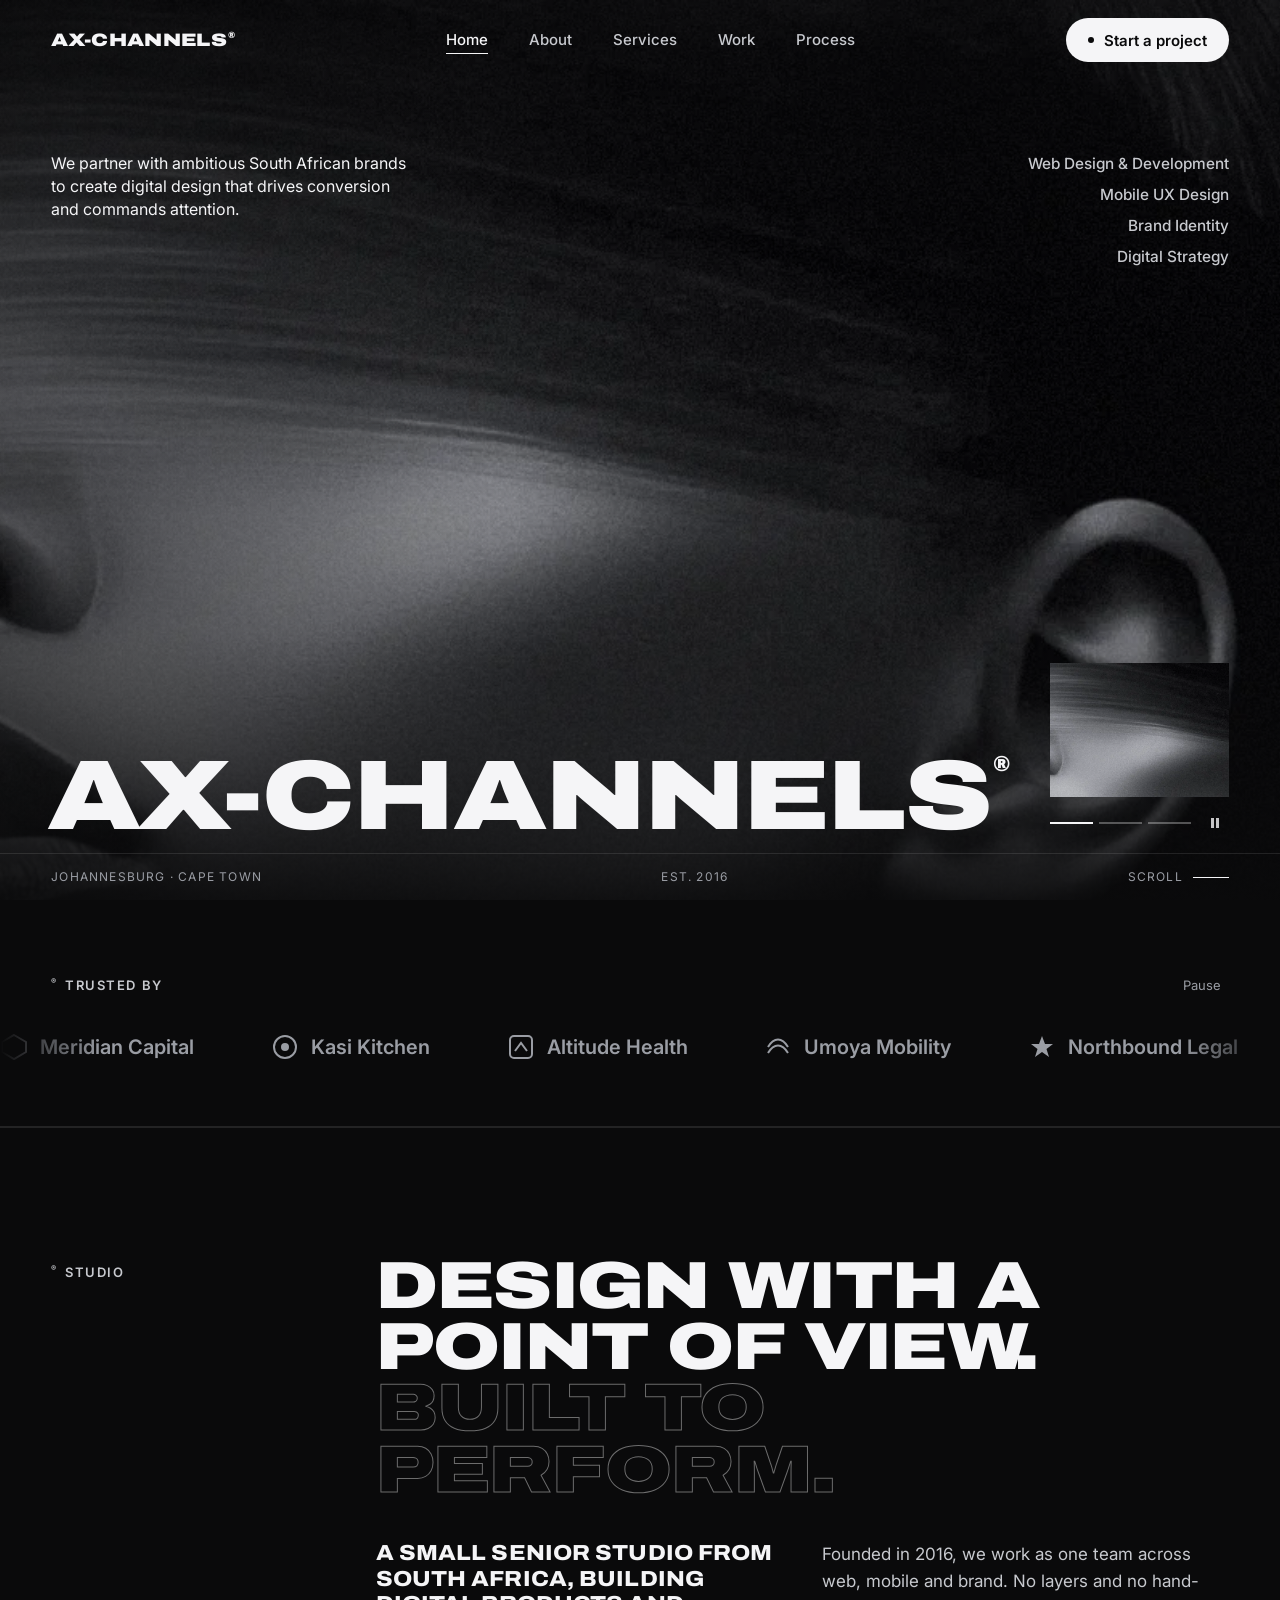
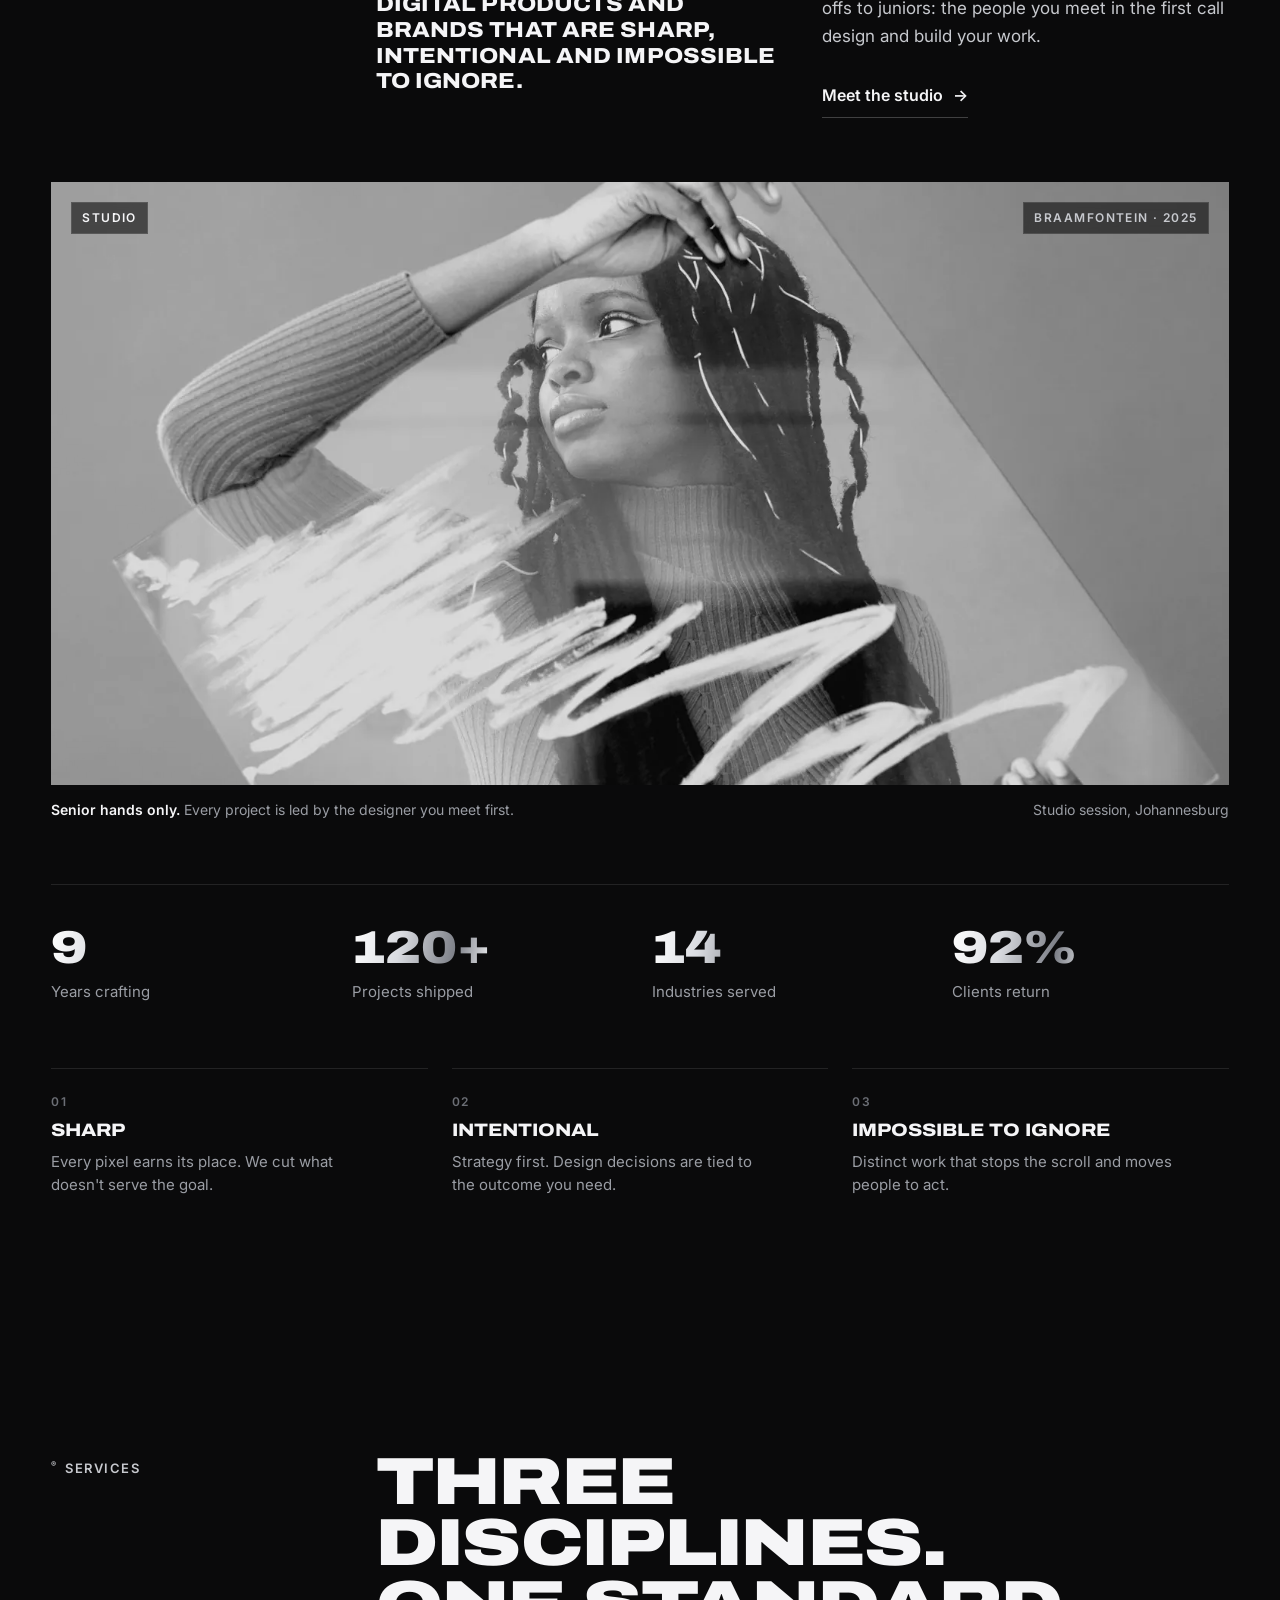
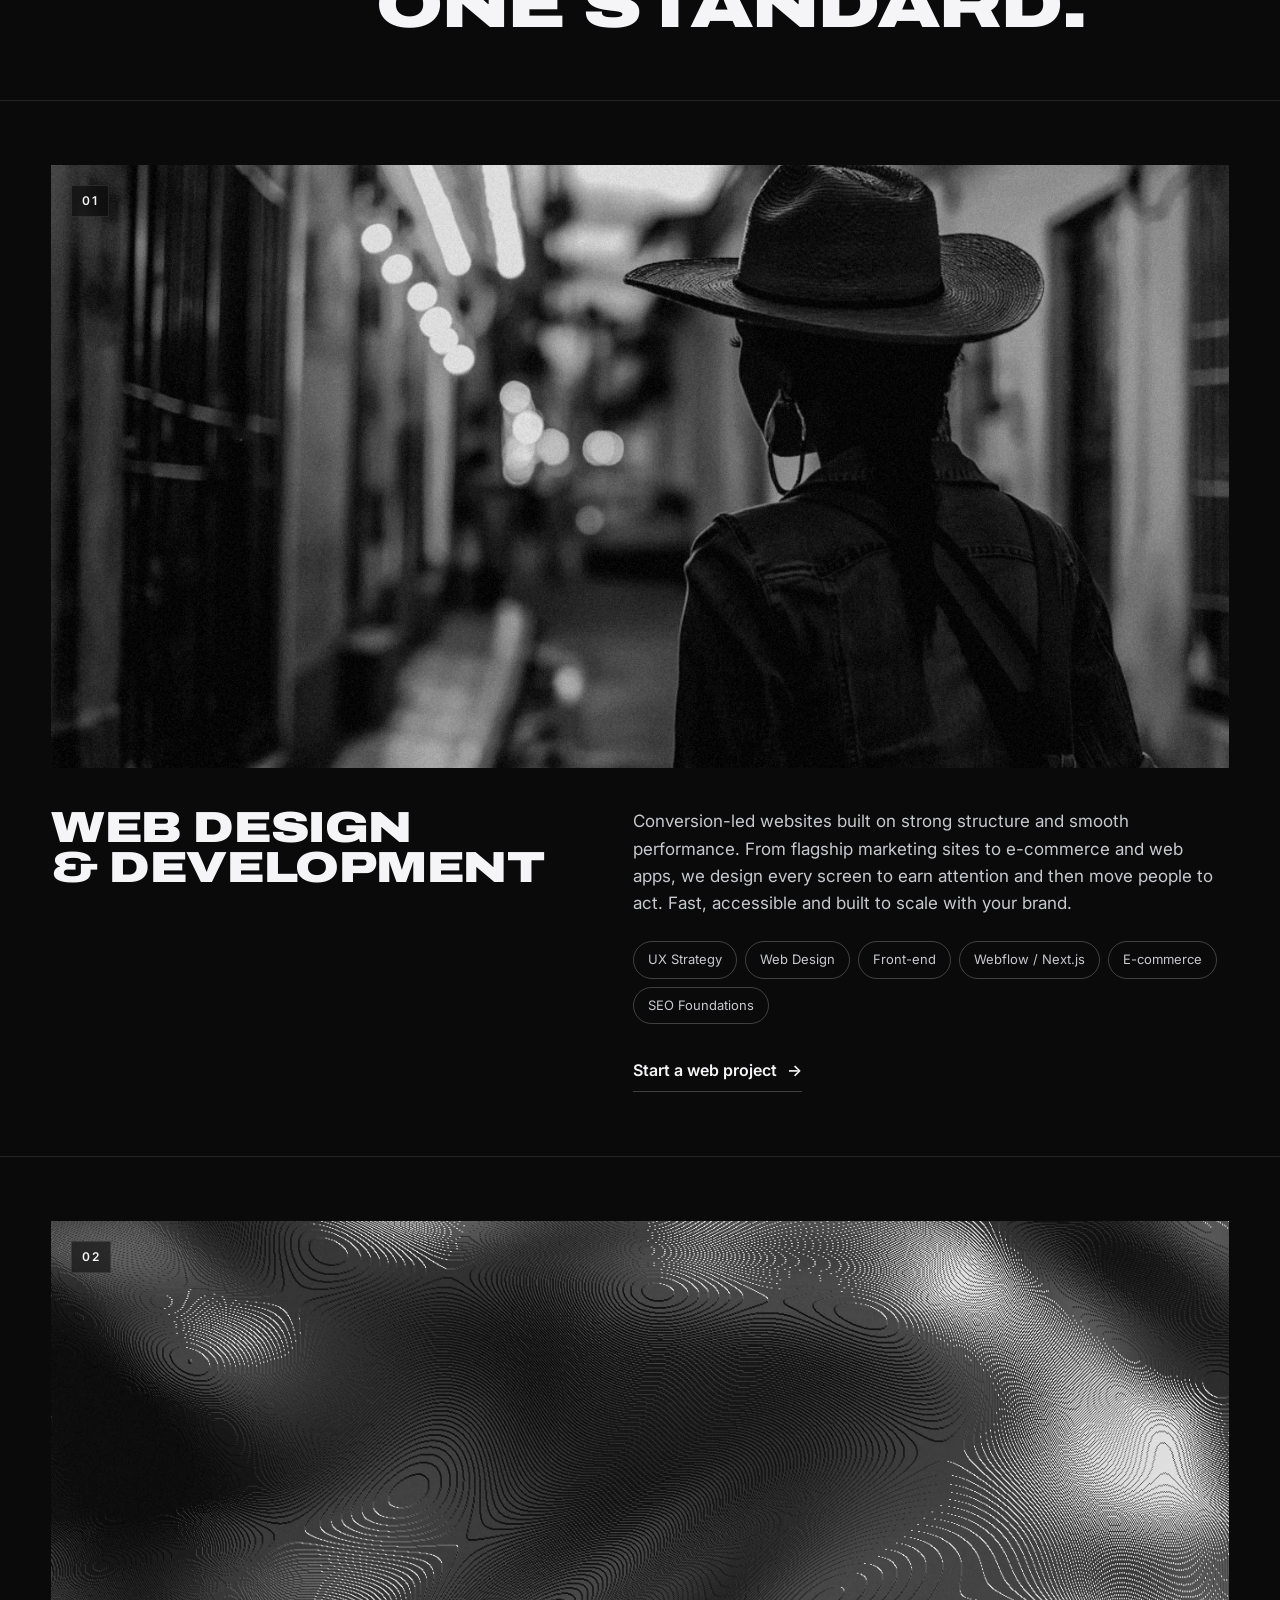
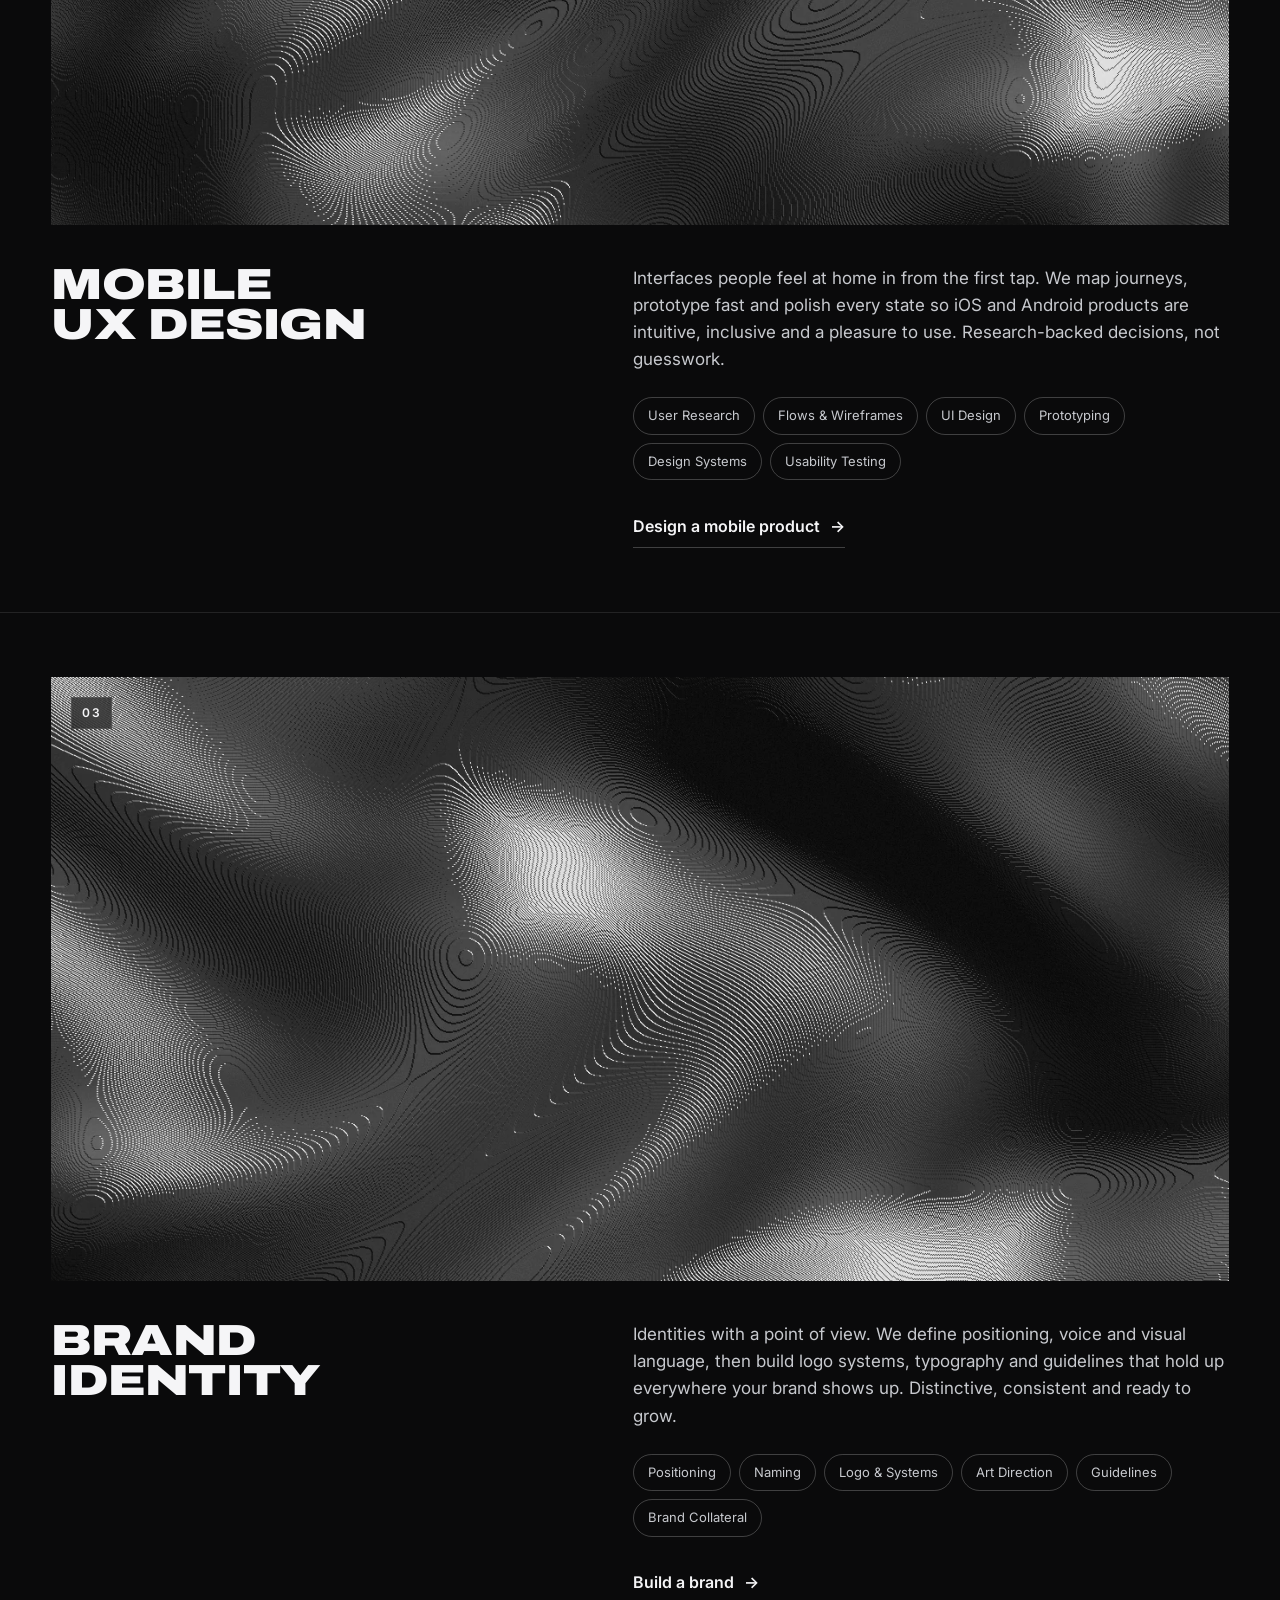
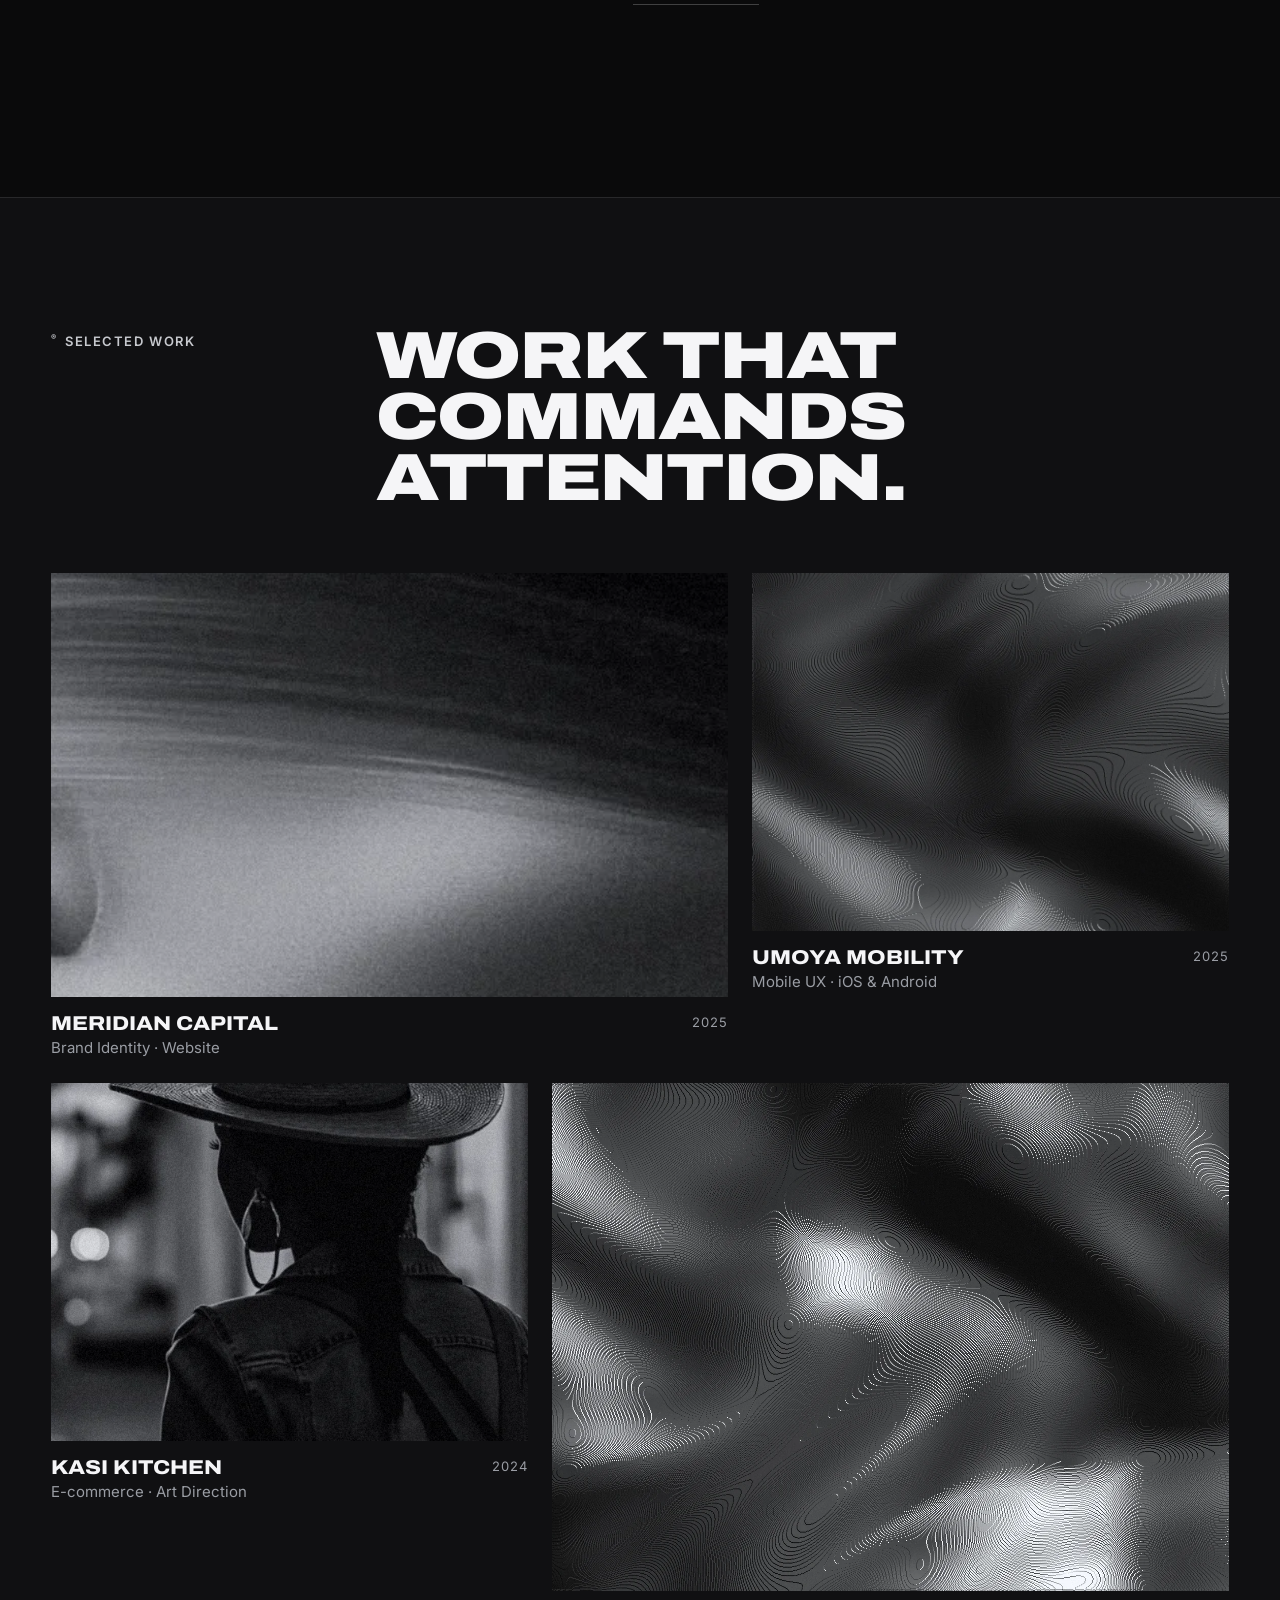
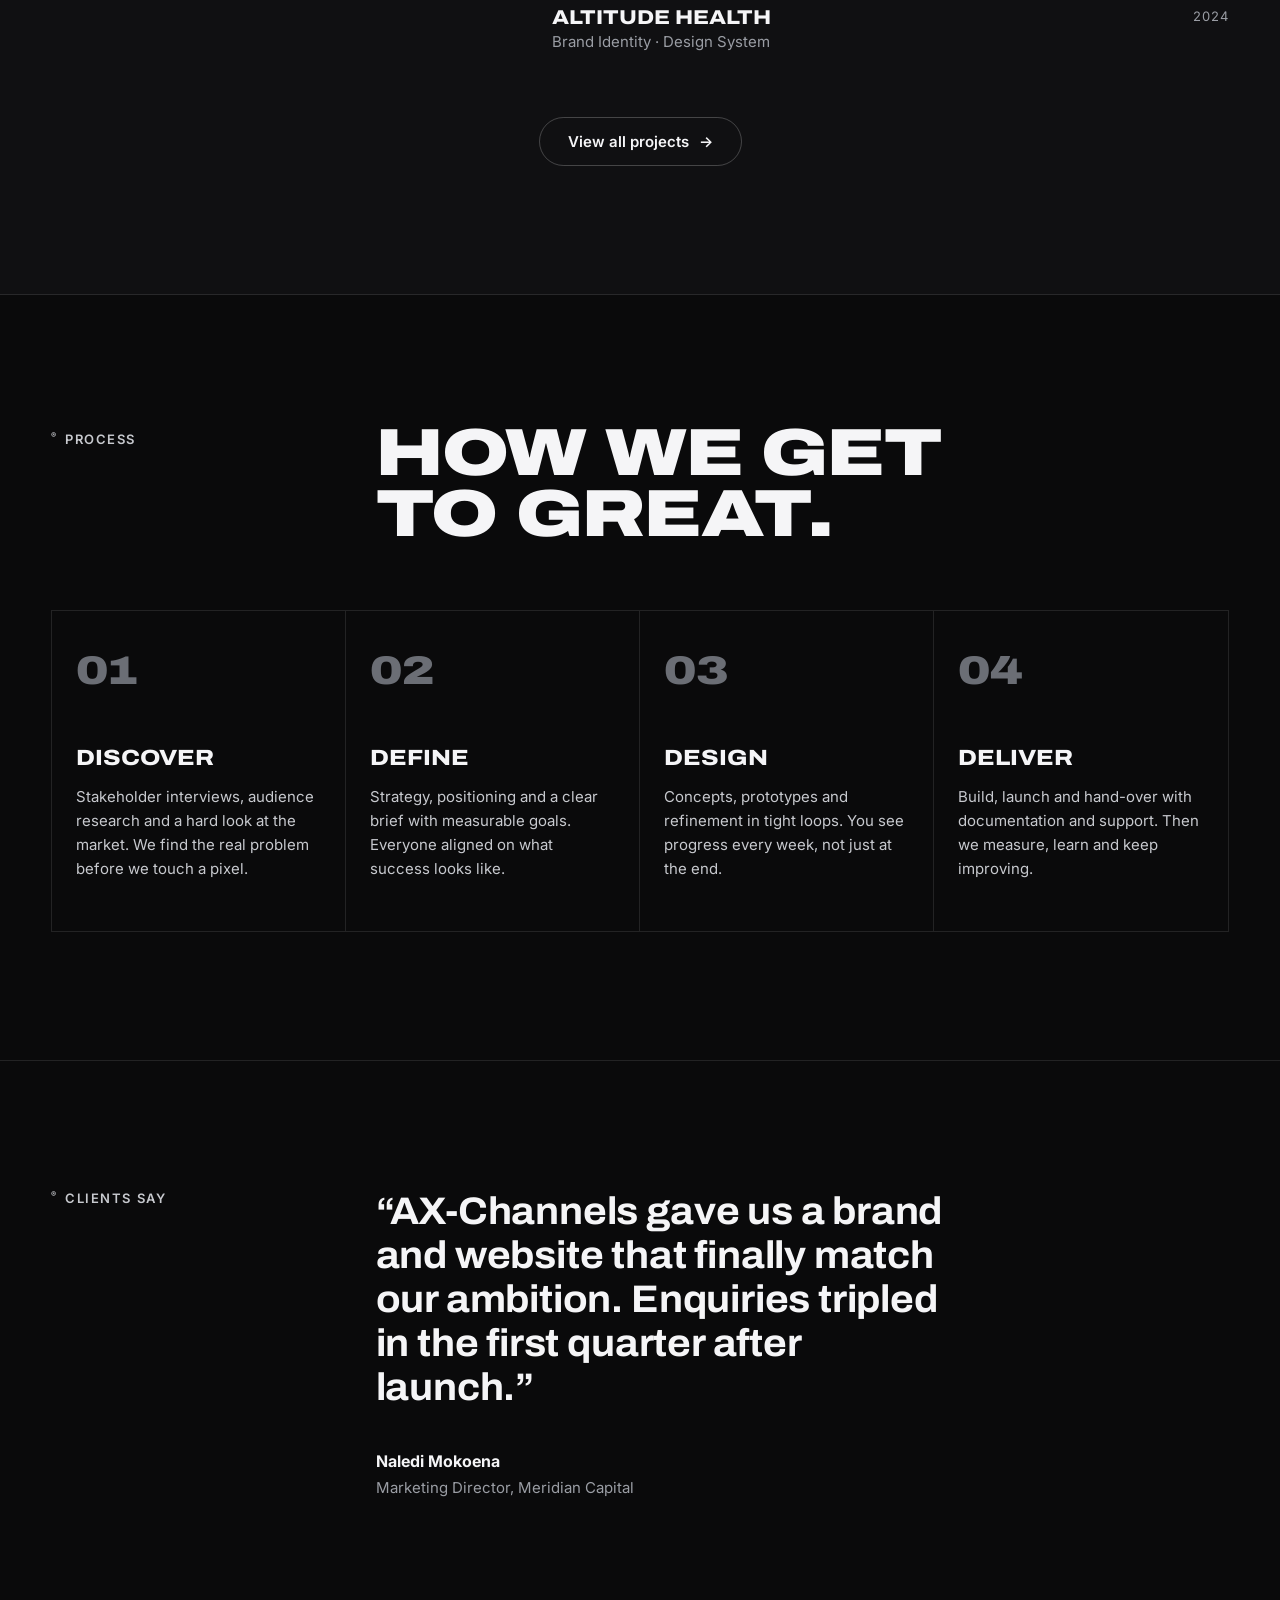
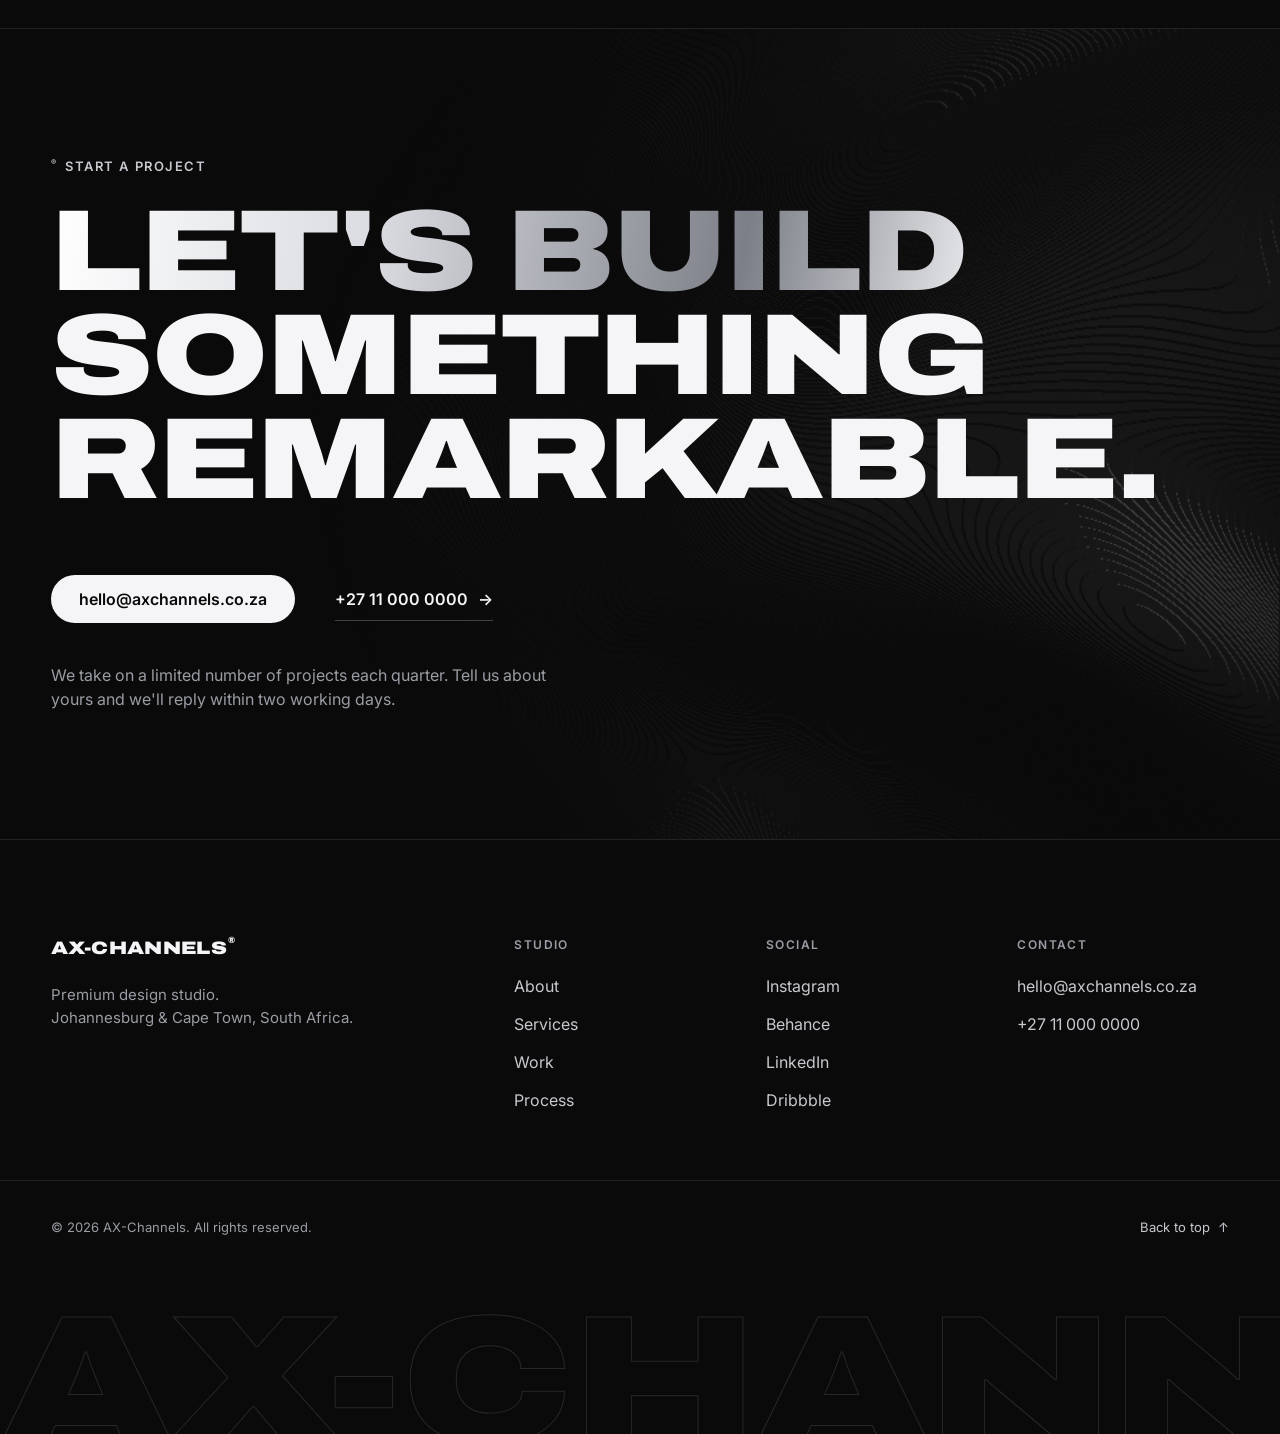
==== index.html @ a3851e59 "Rework About, Work and home studio section around a single image band system - Every photo now uses " ====
<!doctype html>
<html lang="en">
<head>
  <meta charset="utf-8">
  <meta name="viewport" content="width=device-width, initial-scale=1">
  <title>AX-Channels® — Premium Design Studio, South Africa</title>
  <meta name="description" content="AX-Channels is a premium South African design studio crafting web design & development, mobile UX and brand identities that command attention and convert.">
  <meta property="og:title" content="AX-Channels® — Premium Design Studio">
  <meta property="og:description" content="Web design & development, mobile UX and brand identity for ambitious brands.">
  <meta property="og:image" content="assets/img/og-base.webp">
  <meta property="og:type" content="website">
  <meta name="theme-color" content="#0a0a0b">
  <link rel="icon" href="favicon.svg" type="image/svg+xml">
  <link rel="preconnect" href="https://fonts.googleapis.com">
  <link rel="preconnect" href="https://fonts.gstatic.com" crossorigin>
  <link rel="preload" as="image" href="assets/img/hero-portrait.webp">
  <link href="https://fonts.googleapis.com/css2?family=Archivo:wdth,wght@100..125,500..900&family=Inter:wght@400;500;600&display=swap" rel="stylesheet">
  <link rel="stylesheet" href="assets/css/styles.css?v=20261105b">
</head>
<body>
  <a class="skip-link" href="#main">Skip to content</a>
  <div class="cursor" aria-hidden="true"></div>

  <!-- ============ HEADER ============ -->
  <header class="site-header" id="top">
    <div class="container header-inner">
      <a href="#top" class="brand" aria-label="AX-Channels home">AX-CHANNELS<sup>®</sup></a>

      <nav class="nav" aria-label="Primary">
        <ul class="nav-list">
          <li><a href="#top" class="nav-link is-active">Home</a></li>
          <li><a href="about.html" class="nav-link">About</a></li>
          <li><a href="#services" class="nav-link">Services</a></li>
          <li><a href="work.html" class="nav-link">Work</a></li>
          <li><a href="#process" class="nav-link">Process</a></li>
        </ul>
      </nav>

      <div class="header-actions">
        <a href="#contact" class="btn btn-pill"><span class="dot" aria-hidden="true"></span>Start a project</a>
        <button class="menu-toggle" type="button" aria-expanded="false" aria-controls="mobile-menu" aria-label="Open menu">
          <span></span><span></span>
        </button>
      </div>
    </div>

    <div class="mobile-menu" id="mobile-menu" hidden>
      <ul>
        <li><a href="#top">Home</a></li>
        <li><a href="about.html">About</a></li>
        <li><a href="#services">Services</a></li>
        <li><a href="work.html">Work</a></li>
        <li><a href="#process">Process</a></li>
        <li><a href="#contact" class="mobile-cta">Start a project</a></li>
      </ul>
    </div>
  </header>

  <main id="main">
    <!-- ============ HERO ============ -->
    <section class="hero" aria-labelledby="hero-title">
      <div class="hero-media" aria-hidden="true">
        <img class="hero-slide is-active" src="assets/img/hero-portrait.webp" width="940" height="560" alt="" data-slide="0" fetchpriority="high">
        <img class="hero-slide" src="assets/img/chrome-1.webp" width="1400" height="1000" alt="" data-slide="1" loading="lazy">
        <img class="hero-slide" src="assets/img/work-street.webp" width="1435" height="750" alt="" data-slide="2" loading="lazy">
        <div class="hero-shade"></div>
      </div>

      <div class="container hero-grid">
        <p class="hero-lede reveal">
          We partner with ambitious South African brands to create digital design that drives conversion and commands attention.
        </p>

        <ul class="hero-services reveal" aria-label="What we do">
          <li>Web Design &amp; Development</li>
          <li>Mobile UX Design</li>
          <li>Brand Identity</li>
          <li>Digital Strategy</li>
        </ul>

        <div class="hero-bottom">
          <h1 class="wordmark" id="hero-title">
            <span class="wordmark-text">AX-CHANNELS<sup>®</sup></span>
          </h1>

          <div class="hero-carousel" role="region" aria-roledescription="carousel" aria-label="Studio highlights">
            <div class="carousel-frame">
              <img src="assets/img/hero-thumb.webp" width="450" height="560" alt="Silver-toned portrait with flowing hair, the AX-Channels hero visual" data-thumb="0" class="is-active">
              <img src="assets/img/chrome-2.webp" width="1000" height="1300" alt="Liquid chrome texture used across AX-Channels brand work" data-thumb="1" loading="lazy">
              <img src="assets/img/work-street-tall.webp" width="600" height="750" alt="Monochrome street scene from a recent campaign shoot" data-thumb="2" loading="lazy">
            </div>
            <div class="carousel-controls">
              <div class="carousel-progress" role="tablist" aria-label="Choose slide">
                <button role="tab" aria-selected="true" aria-label="Slide 1 of 3" data-go="0" class="is-active"><i></i></button>
                <button role="tab" aria-selected="false" aria-label="Slide 2 of 3" data-go="1"><i></i></button>
                <button role="tab" aria-selected="false" aria-label="Slide 3 of 3" data-go="2"><i></i></button>
              </div>
              <button class="carousel-pause" type="button" aria-pressed="false" aria-label="Pause slideshow">
                <svg class="ico-pause" width="12" height="12" viewBox="0 0 12 12" aria-hidden="true"><rect x="2" y="1" width="3" height="10" fill="currentColor"/><rect x="7" y="1" width="3" height="10" fill="currentColor"/></svg>
                <svg class="ico-play" width="12" height="12" viewBox="0 0 12 12" aria-hidden="true"><path d="M3 1l8 5-8 5z" fill="currentColor"/></svg>
              </button>
            </div>
            <p class="sr-only" aria-live="polite" data-live></p>
          </div>
        </div>
      </div>

      <div class="hero-meta container" aria-hidden="true">
        <span>Johannesburg · Cape Town</span>
        <span>Est. 2016</span>
        <span class="scroll-hint">Scroll <i></i></span>
      </div>
    </section>

    <!-- ============ TRUST MARQUEE ============ -->
    <section class="marquee-section" aria-label="Brands we have worked with">
      <div class="container marquee-head">
        <p class="eyebrow"><sup>®</sup> Trusted by</p>
        <button class="marquee-pause" type="button" aria-pressed="false">Pause</button>
      </div>
      <div class="marquee" data-marquee>
        <ul class="marquee-track">
          <li><svg width="28" height="28" viewBox="0 0 28 28" aria-hidden="true"><path d="M14 2l12 7v10l-12 7L2 19V9z" fill="none" stroke="currentColor" stroke-width="2"/></svg>Meridian Capital</li>
          <li><svg width="28" height="28" viewBox="0 0 28 28" aria-hidden="true"><circle cx="14" cy="14" r="11" fill="none" stroke="currentColor" stroke-width="2"/><circle cx="14" cy="14" r="4" fill="currentColor"/></svg>Kasi Kitchen</li>
          <li><svg width="28" height="28" viewBox="0 0 28 28" aria-hidden="true"><rect x="3" y="3" width="22" height="22" rx="4" fill="none" stroke="currentColor" stroke-width="2"/><path d="M8 18l6-8 6 8" fill="none" stroke="currentColor" stroke-width="2"/></svg>Altitude Health</li>
          <li><svg width="28" height="28" viewBox="0 0 28 28" aria-hidden="true"><path d="M4 20c6-10 14-10 20 0M4 14c6-10 14-10 20 0" fill="none" stroke="currentColor" stroke-width="2"/></svg>Umoya Mobility</li>
          <li><svg width="28" height="28" viewBox="0 0 28 28" aria-hidden="true"><path d="M14 3l3 8h8l-6.5 5 2.5 8-7-5-7 5 2.5-8L3 11h8z" fill="currentColor"/></svg>Northbound Legal</li>
          <li><svg width="28" height="28" viewBox="0 0 28 28" aria-hidden="true"><path d="M5 23L14 5l9 18H5z" fill="none" stroke="currentColor" stroke-width="2"/></svg>Vela Energy</li>
          <li><svg width="28" height="28" viewBox="0 0 28 28" aria-hidden="true"><path d="M4 14h20M14 4v20" stroke="currentColor" stroke-width="2"/></svg>Thandi &amp; Co.</li>
          <li><svg width="28" height="28" viewBox="0 0 28 28" aria-hidden="true"><path d="M4 8h20v12H4z" fill="none" stroke="currentColor" stroke-width="2"/><path d="M4 12h20" stroke="currentColor" stroke-width="2"/></svg>Harbour Bank</li>
        </ul>
      </div>
    </section>

    <!-- ============ STUDIO ============ -->
    <section class="studio section" id="about" aria-labelledby="studio-title">
      <div class="container">
        <div class="studio-head">
          <p class="eyebrow reveal" id="studio-title"><sup>®</sup> Studio</p>
          <div>
            <h2 class="display studio-title reveal">Design with a point of view. <span class="muted">Built to perform.</span></h2>
            <div class="studio-intro">
              <p class="statement reveal">A small senior studio from South Africa, building digital products and brands that are sharp, intentional and impossible to ignore.</p>
              <div class="reveal">
                <p>Founded in 2016, we work as one team across web, mobile and brand. No layers and no hand-offs to juniors: the people you meet in the first call design and build your work.</p>
                <a href="about.html" class="link-arrow">Meet the studio <span aria-hidden="true">→</span></a>
              </div>
            </div>
          </div>
        </div>

        <figure class="band reveal">
          <img src="assets/img/portrait-acrylic.webp" width="1600" height="1148" alt="A designer holding a sheet of acrylic marked with brush strokes, during a studio session" loading="lazy" style="--pos: 55% 30%">
          <span class="index">Studio</span>
          <span class="tag">Braamfontein · 2025</span>
        </figure>
        <figcaption class="band-caption reveal"><span><strong>Senior hands only.</strong> Every project is led by the designer you meet first.</span><span>Studio session, Johannesburg</span></figcaption>

        <div class="stats reveal" role="list" aria-label="Studio in numbers">
          <div role="listitem"><strong data-count="9">9</strong><span>Years crafting</span></div>
          <div role="listitem"><strong data-count="120" data-suffix="+">120+</strong><span>Projects shipped</span></div>
          <div role="listitem"><strong data-count="14">14</strong><span>Industries served</span></div>
          <div role="listitem"><strong data-count="92" data-suffix="%">92%</strong><span>Clients return</span></div>
        </div>

        <ol class="principles" aria-label="What we stand for">
          <li class="reveal"><span class="principle-no">01</span><h3>Sharp</h3><p>Every pixel earns its place. We cut what doesn't serve the goal.</p></li>
          <li class="reveal"><span class="principle-no">02</span><h3>Intentional</h3><p>Strategy first. Design decisions are tied to the outcome you need.</p></li>
          <li class="reveal"><span class="principle-no">03</span><h3>Impossible to ignore</h3><p>Distinct work that stops the scroll and moves people to act.</p></li>
        </ol>
      </div>
    </section>

    <!-- ============ SERVICES ============ -->
    <section class="services section" id="services" aria-labelledby="services-title">
      <div class="container">
        <div class="section-head">
          <p class="eyebrow reveal" id="services-title"><sup>®</sup> Services</p>
          <h2 class="display reveal">Three disciplines.<br>One standard.</h2>
        </div>
      </div>

      <article class="service reveal">
        <div class="container">
          <figure class="service-media">
            <img src="assets/img/work-street.webp" width="1435" height="750" alt="Monochrome street scene with neon light, representing web experiences built by AX-Channels" loading="lazy">
            <span class="index">01</span>
          </figure>
          <div class="service-body">
            <h3 class="display-sm">Web Design<br>&amp; Development</h3>
            <div>
              <p>Conversion-led websites built on strong structure and smooth performance. From flagship marketing sites to e-commerce and web apps, we design every screen to earn attention and then move people to act. Fast, accessible and built to scale with your brand.</p>
              <ul class="tags" aria-label="Capabilities">
                <li>UX Strategy</li><li>Web Design</li><li>Front-end</li><li>Webflow / Next.js</li><li>E-commerce</li><li>SEO Foundations</li>
              </ul>
              <a href="#contact" class="link-arrow">Start a web project <span aria-hidden="true">→</span></a>
            </div>
          </div>
        </div>
      </article>

      <article class="service reveal">
        <div class="container">
          <figure class="service-media">
            <img src="assets/img/chrome-3.webp" width="1600" height="700" alt="Flowing liquid chrome surface, representing refined mobile interfaces" loading="lazy">
            <span class="index">02</span>
          </figure>
          <div class="service-body">
            <h3 class="display-sm">Mobile<br>UX Design</h3>
            <div>
              <p>Interfaces people feel at home in from the first tap. We map journeys, prototype fast and polish every state so iOS and Android products are intuitive, inclusive and a pleasure to use. Research-backed decisions, not guesswork.</p>
              <ul class="tags" aria-label="Capabilities">
                <li>User Research</li><li>Flows &amp; Wireframes</li><li>UI Design</li><li>Prototyping</li><li>Design Systems</li><li>Usability Testing</li>
              </ul>
              <a href="#contact" class="link-arrow">Design a mobile product <span aria-hidden="true">→</span></a>
            </div>
          </div>
        </div>
      </article>

      <article class="service reveal">
        <div class="container">
          <figure class="service-media">
            <img src="assets/img/chrome-1.webp" width="1400" height="1000" alt="Sculpted silver chrome texture, representing a premium brand identity system" loading="lazy">
            <span class="index">03</span>
          </figure>
          <div class="service-body">
            <h3 class="display-sm">Brand<br>Identity</h3>
            <div>
              <p>Identities with a point of view. We define positioning, voice and visual language, then build logo systems, typography and guidelines that hold up everywhere your brand shows up. Distinctive, consistent and ready to grow.</p>
              <ul class="tags" aria-label="Capabilities">
                <li>Positioning</li><li>Naming</li><li>Logo &amp; Systems</li><li>Art Direction</li><li>Guidelines</li><li>Brand Collateral</li>
              </ul>
              <a href="#contact" class="link-arrow">Build a brand <span aria-hidden="true">→</span></a>
            </div>
          </div>
        </div>
      </article>
    </section>

    <!-- ============ WORK ============ -->
    <section class="work section" id="work" aria-labelledby="work-title">
      <div class="container">
        <div class="section-head">
          <p class="eyebrow reveal" id="work-title"><sup>®</sup> Selected work</p>
          <h2 class="display reveal">Work that<br>commands attention.</h2>
        </div>

        <div class="work-grid">
          <a href="#contact" class="work-card reveal span-7 tall">
            <figure><img src="assets/img/hero-thumb.webp" width="450" height="560" alt="Silver-toned campaign portrait for Meridian Capital" loading="lazy"></figure>
            <div class="work-meta">
              <h3>Meridian Capital</h3>
              <p>Brand Identity · Website</p>
              <span>2025</span>
            </div>
          </a>
          <a href="#contact" class="work-card reveal span-5">
            <figure><img src="assets/img/chrome-2.webp" width="1000" height="1300" alt="Liquid chrome key visual for the Umoya Mobility app" loading="lazy"></figure>
            <div class="work-meta">
              <h3>Umoya Mobility</h3>
              <p>Mobile UX · iOS &amp; Android</p>
              <span>2025</span>
            </div>
          </a>
          <a href="#contact" class="work-card reveal span-5">
            <figure><img src="assets/img/work-street-tall.webp" width="600" height="750" alt="Monochrome editorial photograph for Kasi Kitchen" loading="lazy"></figure>
            <div class="work-meta">
              <h3>Kasi Kitchen</h3>
              <p>E-commerce · Art Direction</p>
              <span>2024</span>
            </div>
          </a>
          <a href="#contact" class="work-card reveal span-7">
            <figure><img src="assets/img/chrome-1.webp" width="1400" height="1000" alt="Sculpted chrome texture from the Altitude Health identity" loading="lazy"></figure>
            <div class="work-meta">
              <h3>Altitude Health</h3>
              <p>Brand Identity · Design System</p>
              <span>2024</span>
            </div>
          </a>
        </div>

        <div class="work-foot reveal">
          <a href="work.html" class="btn btn-outline">View all projects <span aria-hidden="true">→</span></a>
        </div>
      </div>
    </section>

    <!-- ============ PROCESS ============ -->
    <section class="process section" id="process" aria-labelledby="process-title">
      <div class="container">
        <div class="section-head">
          <p class="eyebrow reveal" id="process-title"><sup>®</sup> Process</p>
          <h2 class="display reveal">How we get<br>to great.</h2>
        </div>
        <ol class="steps">
          <li class="reveal">
            <span class="step-no">01</span>
            <h3>Discover</h3>
            <p>Stakeholder interviews, audience research and a hard look at the market. We find the real problem before we touch a pixel.</p>
          </li>
          <li class="reveal">
            <span class="step-no">02</span>
            <h3>Define</h3>
            <p>Strategy, positioning and a clear brief with measurable goals. Everyone aligned on what success looks like.</p>
          </li>
          <li class="reveal">
            <span class="step-no">03</span>
            <h3>Design</h3>
            <p>Concepts, prototypes and refinement in tight loops. You see progress every week, not just at the end.</p>
          </li>
          <li class="reveal">
            <span class="step-no">04</span>
            <h3>Deliver</h3>
            <p>Build, launch and hand-over with documentation and support. Then we measure, learn and keep improving.</p>
          </li>
        </ol>
      </div>
    </section>

    <!-- ============ TESTIMONIAL ============ -->
    <section class="testimonial section" aria-labelledby="testimonial-title">
      <div class="container split">
        <p class="eyebrow reveal" id="testimonial-title"><sup>®</sup> Clients say</p>
        <figure class="quote reveal">
          <blockquote>
            “AX-Channels gave us a brand and website that finally match our ambition. Enquiries tripled in the first quarter after launch.”
          </blockquote>
          <figcaption>
            <strong>Naledi Mokoena</strong>
            <span>Marketing Director, Meridian Capital</span>
          </figcaption>
        </figure>
      </div>
    </section>

    <!-- ============ CTA ============ -->
    <section class="cta section" id="contact" aria-labelledby="cta-title">
      <div class="cta-bg" aria-hidden="true"></div>
      <div class="container">
        <p class="eyebrow reveal"><sup>®</sup> Start a project</p>
        <h2 class="display-xl reveal" id="cta-title">
          <span class="chrome-text">Let's build</span><br>something<br>remarkable.
        </h2>
        <div class="cta-row reveal">
          <a href="mailto:hello@axchannels.co.za" class="btn btn-solid">hello@axchannels.co.za</a>
          <a href="tel:+27110000000" class="link-arrow">+27 11 000 0000 <span aria-hidden="true">→</span></a>
        </div>
        <p class="cta-note reveal">We take on a limited number of projects each quarter. Tell us about yours and we'll reply within two working days.</p>
      </div>
    </section>
  </main>

  <!-- ============ FOOTER ============ -->
  <footer class="site-footer">
    <div class="container footer-grid">
      <div class="footer-brand">
        <a href="#top" class="brand">AX-CHANNELS<sup>®</sup></a>
        <p>Premium design studio.<br>Johannesburg &amp; Cape Town, South Africa.</p>
      </div>
      <nav aria-label="Footer">
        <h4>Studio</h4>
        <ul>
          <li><a href="about.html">About</a></li>
          <li><a href="#services">Services</a></li>
          <li><a href="work.html">Work</a></li>
          <li><a href="#process">Process</a></li>
        </ul>
      </nav>
      <div>
        <h4>Social</h4>
        <ul>
          <li><a href="#" rel="noopener">Instagram</a></li>
          <li><a href="#" rel="noopener">Behance</a></li>
          <li><a href="#" rel="noopener">LinkedIn</a></li>
          <li><a href="#" rel="noopener">Dribbble</a></li>
        </ul>
      </div>
      <div>
        <h4>Contact</h4>
        <ul>
          <li><a href="mailto:hello@axchannels.co.za">hello@axchannels.co.za</a></li>
          <li><a href="tel:+27110000000">+27 11 000 0000</a></li>
        </ul>
      </div>
    </div>
    <div class="container footer-bottom">
      <span>© <span data-year>2026</span> AX-Channels. All rights reserved.</span>
      <a href="#top" class="back-top">Back to top <span aria-hidden="true">↑</span></a>
    </div>
    <div class="footer-wordmark" aria-hidden="true">AX-CHANNELS</div>
  </footer>

  <script src="assets/js/main.js?v=20261105b" defer></script>
</body>
</html>
---- assets/css/styles.css ----
/* ==========================================================================
   AX-Channels® — Design tokens
   Dark · Silver · White. Display: Archivo (wide, heavy). Body: Inter.
   ========================================================================== */
:root {
  --ink: #0a0a0b;
  --ink-2: #101012;
  --ink-3: #18181b;
  --ink-4: #232327;
  --white: #f5f5f7;
  --silver: #c7c9ce;
  --silver-2: #9a9da4;
  --silver-3: #6b6e75;
  --line: rgba(255, 255, 255, 0.10);
  --line-strong: rgba(255, 255, 255, 0.22);
  --chrome: linear-gradient(100deg, #ffffff 0%, #d9dbe0 18%, #7c7f87 38%, #f2f3f5 52%, #8f929a 68%, #ffffff 84%, #c2c4ca 100%);

  --font-display: "Archivo", "Arial Black", Impact, sans-serif;
  --font-body: "Inter", system-ui, -apple-system, "Segoe UI", sans-serif;

  --container: 1440px;
  --gutter: clamp(16px, 4vw, 64px);
  --space-1: 8px;
  --space-2: 16px;
  --space-3: 24px;
  --space-4: 40px;
  --space-5: 64px;
  --space-6: 96px;
  --space-7: 144px;

  --ease-out: cubic-bezier(0.16, 1, 0.3, 1);
  --dur-fast: 180ms;
  --dur: 320ms;
  --dur-slow: 900ms;
  --radius-pill: 999px;
}

/* --------------------------------------------------------------------------
   Reset
   -------------------------------------------------------------------------- */
*, *::before, *::after { box-sizing: border-box; }
html { scroll-behavior: smooth; -webkit-text-size-adjust: 100%; }
body {
  margin: 0;
  background: var(--ink);
  color: var(--white);
  font-family: var(--font-body);
  font-size: 1rem;
  line-height: 1.5;
  -webkit-font-smoothing: antialiased;
  overflow-x: hidden;
}
img { display: block; max-width: 100%; height: auto; }
a { color: inherit; text-decoration: none; }
ul, ol { margin: 0; padding: 0; list-style: none; }
h1, h2, h3, h4, p, figure, blockquote { margin: 0; }
button { font: inherit; color: inherit; background: none; border: 0; padding: 0; cursor: pointer; }
a, button, [role="tab"] { touch-action: manipulation; }

:focus-visible { outline: 2px solid var(--white); outline-offset: 4px; }
.sr-only { position: absolute; width: 1px; height: 1px; overflow: hidden; clip: rect(0 0 0 0); white-space: nowrap; }
.skip-link {
  position: fixed; top: 12px; left: 12px; z-index: 1000;
  padding: 12px 16px; background: var(--white); color: var(--ink);
  font-weight: 600; transform: translateY(-200%);
}
.skip-link:focus { transform: none; }

.container { width: 100%; max-width: var(--container); margin-inline: auto; padding-inline: var(--gutter); }
.section { padding-block: clamp(var(--space-6), 10vw, var(--space-7)); }

/* --------------------------------------------------------------------------
   Typography
   -------------------------------------------------------------------------- */
.eyebrow {
  font-size: 0.8125rem; font-weight: 600; letter-spacing: 0.12em; text-transform: uppercase;
  color: var(--silver);
}
.eyebrow sup { font-size: 0.6em; vertical-align: top; margin-right: 0.35em; }

.display, .display-sm, .display-xl, .wordmark, .brand {
  font-family: var(--font-display);
  font-weight: 900;
  font-variation-settings: "wdth" 125;
  text-transform: uppercase;
  line-height: 0.92;
  letter-spacing: -0.01em;
}
.display { font-size: clamp(2.25rem, 5.2vw, 4.75rem); }
.display-sm { font-size: clamp(1.75rem, 3.4vw, 3rem); }
.display-xl { font-size: clamp(2.75rem, 9vw, 9rem); line-height: 0.9; }

.statement {
  font-family: var(--font-display);
  font-weight: 800;
  font-variation-settings: "wdth" 110;
  text-transform: uppercase;
  font-size: clamp(1.25rem, 2.3vw, 2.125rem);
  line-height: 1.18;
  letter-spacing: 0.005em;
}

.chrome-text {
  background: var(--chrome);
  background-size: 200% 100%;
  -webkit-background-clip: text; background-clip: text;
  color: transparent;
  animation: chrome-sweep 7s linear infinite;
}
@keyframes chrome-sweep { to { background-position: -200% 0; } }

/* --------------------------------------------------------------------------
   Buttons & links
   -------------------------------------------------------------------------- */
.btn {
  display: inline-flex; align-items: center; gap: 10px;
  min-height: 44px; padding: 10px 22px;
  font-weight: 600; font-size: 0.9375rem; line-height: 1;
  border-radius: var(--radius-pill);
  transition: background-color var(--dur) var(--ease-out), color var(--dur) var(--ease-out), transform var(--dur) var(--ease-out), border-color var(--dur) var(--ease-out);
}
.btn-pill { background: var(--white); color: var(--ink); }
.btn-pill .dot { width: 6px; height: 6px; border-radius: 50%; background: currentColor; transition: transform var(--dur) var(--ease-out); }
.btn-pill:hover { background: var(--silver); }
.btn-pill:hover .dot { transform: scale(1.6); }
.btn-solid { background: var(--white); color: var(--ink); padding: 16px 28px; font-size: 1rem; }
.btn-solid:hover { background: var(--silver); transform: translateY(-2px); }
.btn-outline { border: 1px solid var(--line-strong); color: var(--white); padding: 16px 28px; }
.btn-outline:hover { border-color: var(--white); background: rgba(255,255,255,0.05); }

.link-arrow {
  display: inline-flex; align-items: center; gap: 10px; min-height: 44px;
  font-weight: 600; color: var(--white);
  border-bottom: 1px solid var(--line-strong);
  transition: border-color var(--dur) var(--ease-out), gap var(--dur) var(--ease-out);
}
.link-arrow:hover { border-color: var(--white); gap: 16px; }

/* --------------------------------------------------------------------------
   Header
   -------------------------------------------------------------------------- */
.site-header {
  position: fixed; inset: 0 0 auto 0; z-index: 100;
  border-bottom: 1px solid transparent;
  transition: background-color var(--dur) var(--ease-out), border-color var(--dur) var(--ease-out), backdrop-filter var(--dur);
}
.site-header.is-scrolled {
  background: rgba(10, 10, 11, 0.72);
  backdrop-filter: blur(14px); -webkit-backdrop-filter: blur(14px);
  border-color: var(--line);
}
.header-inner { display: flex; align-items: center; justify-content: space-between; gap: var(--space-3); height: 80px; }
.brand { font-size: 1.125rem; letter-spacing: 0.02em; line-height: 1; }
.brand sup { font-size: 0.5em; vertical-align: top; margin-left: 1px; }

.nav-list { display: flex; gap: clamp(20px, 3.2vw, 56px); }
.nav-link {
  display: inline-flex; align-items: center; min-height: 44px;
  font-size: 0.9375rem; font-weight: 500; color: var(--silver);
  position: relative; transition: color var(--dur-fast);
}
.nav-link::after {
  content: ""; position: absolute; left: 0; bottom: 8px; width: 100%; height: 1px;
  background: var(--white); transform: scaleX(0); transform-origin: left;
  transition: transform var(--dur) var(--ease-out);
}
.nav-link:hover, .nav-link.is-active { color: var(--white); }
.nav-link:hover::after, .nav-link.is-active::after { transform: scaleX(1); }

.header-actions { display: flex; align-items: center; gap: var(--space-2); }
.menu-toggle {
  display: none; width: 44px; height: 44px; flex-direction: column; justify-content: center; align-items: center; gap: 6px;
}
.menu-toggle span { display: block; width: 22px; height: 2px; background: var(--white); transition: transform var(--dur) var(--ease-out); }
.menu-toggle[aria-expanded="true"] span:first-child { transform: translateY(4px) rotate(45deg); }
.menu-toggle[aria-expanded="true"] span:last-child { transform: translateY(-4px) rotate(-45deg); }

.mobile-menu {
  background: var(--ink); border-top: 1px solid var(--line);
  padding: var(--space-3) var(--gutter) var(--space-4);
}
.mobile-menu ul { display: grid; gap: 4px; }
.mobile-menu a {
  display: block; padding: 14px 0; font-family: var(--font-display); font-weight: 800;
  font-variation-settings: "wdth" 115; text-transform: uppercase; font-size: 1.75rem; line-height: 1;
  border-bottom: 1px solid var(--line);
}
.mobile-menu .mobile-cta { color: var(--silver); font-family: var(--font-body); font-size: 1rem; font-weight: 600; text-transform: none; border: 0; padding-top: 24px; }

/* --------------------------------------------------------------------------
   Hero
   -------------------------------------------------------------------------- */
.hero {
  position: relative; min-height: 100svh;
  display: flex; flex-direction: column; justify-content: flex-end;
  padding-top: 80px; overflow: hidden; isolation: isolate;
}
.hero-media { position: absolute; inset: 0; z-index: -1; background: var(--ink); }
.hero-slide {
  position: absolute; inset: 0; width: 100%; height: 100%; object-fit: cover; object-position: 42% 45%;
  opacity: 0; transform: scale(1.06);
  transition: opacity 1.1s var(--ease-out), transform 7s linear;
}
.hero-slide.is-active { opacity: 1; transform: scale(1); }
.hero-shade {
  position: absolute; inset: 0;
  background:
    linear-gradient(180deg, rgba(10,10,11,0.5) 0%, rgba(10,10,11,0.08) 35%, rgba(10,10,11,0.3) 70%, rgba(10,10,11,0.94) 100%),
    linear-gradient(90deg, rgba(10,10,11,0.45) 0%, rgba(10,10,11,0) 40%);
}

.hero-grid {
  display: grid; grid-template-columns: minmax(0, 420px) 1fr auto; grid-template-rows: auto 1fr auto;
  gap: var(--space-3); flex: 1; padding-top: clamp(32px, 8vh, 96px);
}
.hero-lede { grid-column: 1; grid-row: 1; max-width: 36ch; font-size: clamp(1rem, 1.25vw, 1.25rem); line-height: 1.45; color: var(--white); }
.hero-services {
  grid-column: 3; grid-row: 1; text-align: right; display: grid; gap: 8px;
  font-size: clamp(0.9375rem, 1.2vw, 1.25rem); font-weight: 500; color: var(--silver);
}
.hero-services li { transition: color var(--dur-fast), transform var(--dur) var(--ease-out); }
.hero-services li:hover { color: var(--white); transform: translateX(-6px); }

.hero-bottom {
  grid-column: 1 / -1; grid-row: 3;
  display: flex; align-items: flex-end; justify-content: space-between; gap: var(--space-4);
  padding-bottom: clamp(56px, 7vh, 80px);
}
.wordmark {
  font-size: clamp(2.5rem, 7vw, 9rem);
  line-height: 0.82; margin-left: -0.04em; flex: 1 1 auto; min-width: 0;
  display: flex; align-items: flex-start;
}
.wordmark.is-fitted { font-size: var(--wordmark-size); }
.wordmark-text { display: inline-block; white-space: nowrap; }
.wordmark sup { font-size: 0.22em; vertical-align: top; margin-top: 0.12em; margin-left: 0.06em; }

.hero-carousel { flex: 0 0 auto; width: clamp(140px, 14vw, 220px); }
.carousel-frame { position: relative; aspect-ratio: 4 / 3; overflow: hidden; background: var(--ink-3); }
.carousel-frame img {
  position: absolute; inset: 0; width: 100%; height: 100%; object-fit: cover;
  opacity: 0; transition: opacity 700ms var(--ease-out);
}
.carousel-frame img.is-active { opacity: 1; }
.carousel-controls { display: flex; align-items: center; gap: 10px; margin-top: 12px; }
.carousel-progress { display: flex; gap: 6px; flex: 1; }
.carousel-progress button { flex: 1; height: 24px; display: flex; align-items: center; }
.carousel-progress i { display: block; width: 100%; height: 2px; background: rgba(255,255,255,0.3); position: relative; overflow: hidden; }
.carousel-progress i::after {
  content: ""; position: absolute; inset: 0; background: var(--white);
  transform: scaleX(0); transform-origin: left;
}
.carousel-progress button.is-active i::after { transform: scaleX(1); transition: transform var(--carousel-dur, 6000ms) linear; }
.carousel-progress button.is-done i::after { transform: scaleX(1); }
.carousel-pause { width: 28px; height: 28px; display: grid; place-items: center; color: var(--white); opacity: 0.8; }
.carousel-pause:hover { opacity: 1; }
.carousel-pause .ico-play { display: none; }
.carousel-pause[aria-pressed="true"] .ico-play { display: block; }
.carousel-pause[aria-pressed="true"] .ico-pause { display: none; }
.hero-carousel.is-paused .carousel-progress button.is-active i::after { transition: none; transform: scaleX(1); }

.hero-meta {
  position: absolute; left: 0; right: 0; bottom: 0;
  display: flex; justify-content: space-between; gap: var(--space-3);
  padding-block: 14px; border-top: 1px solid var(--line);
  font-size: 0.75rem; letter-spacing: 0.1em; text-transform: uppercase; color: var(--silver-2);
}
.scroll-hint { display: inline-flex; align-items: center; gap: 10px; }
.scroll-hint i { width: 36px; height: 1px; background: var(--silver-2); position: relative; overflow: hidden; }
.scroll-hint i::after { content: ""; position: absolute; inset: 0; background: var(--white); animation: slide-x 1.8s var(--ease-out) infinite; }
@keyframes slide-x { from { transform: translateX(-100%); } to { transform: translateX(100%); } }

/* --------------------------------------------------------------------------
   Marquee
   -------------------------------------------------------------------------- */
.marquee-section { padding-block: var(--space-5); border-bottom: 1px solid var(--line); }
.marquee-head { display: flex; justify-content: space-between; align-items: center; margin-bottom: var(--space-3); }
.marquee-pause { font-size: 0.8125rem; color: var(--silver-2); min-height: 44px; padding-inline: 8px; }
.marquee-pause:hover { color: var(--white); }
.marquee { overflow: hidden; mask-image: linear-gradient(90deg, transparent, #000 8%, #000 92%, transparent); -webkit-mask-image: linear-gradient(90deg, transparent, #000 8%, #000 92%, transparent); }
.marquee-track {
  display: flex; gap: clamp(40px, 6vw, 96px); width: max-content;
  animation: marquee 40s linear infinite;
}
.marquee.is-paused .marquee-track, .marquee:hover .marquee-track, .marquee:focus-within .marquee-track { animation-play-state: paused; }
.marquee-track li {
  display: inline-flex; align-items: center; gap: 12px; white-space: nowrap;
  font-weight: 600; font-size: 1.25rem; color: var(--silver-2);
  transition: color var(--dur-fast);
}
.marquee-track li:hover { color: var(--white); }
@keyframes marquee { to { transform: translateX(-50%); } }

/* --------------------------------------------------------------------------
   Layout helpers
   -------------------------------------------------------------------------- */
.split { display: grid; grid-template-columns: minmax(180px, 1fr) minmax(0, 3fr); gap: var(--space-4); align-items: start; }
.section-head { display: grid; grid-template-columns: minmax(180px, 1fr) minmax(0, 3fr); gap: var(--space-4); margin-bottom: var(--space-5); align-items: start; }
.section-head .eyebrow { padding-top: 0.5em; }

/* --------------------------------------------------------------------------
   Media band — the single image treatment used across the site
   (same proportions as the service views: wide, grayscale, indexed)
   -------------------------------------------------------------------------- */
.band { position: relative; overflow: hidden; aspect-ratio: 16 / 8.2; background: var(--ink-3); }
.band img {
  width: 100%; height: 100%; object-fit: cover; object-position: var(--pos, 50% 35%);
  filter: grayscale(1) brightness(0.9); transform: scale(1.03);
  transition: transform 1.2s var(--ease-out), filter 1.2s var(--ease-out);
}
.band:hover img, a:hover > .band img { transform: scale(1); filter: grayscale(1) brightness(1); }
.band .index, .band .tag {
  position: absolute; top: 20px; left: 20px; padding: 6px 10px;
  font-size: 0.75rem; letter-spacing: 0.12em; font-weight: 600; text-transform: uppercase;
  background: rgba(10,10,11,0.6); backdrop-filter: blur(8px); -webkit-backdrop-filter: blur(8px); border: 1px solid var(--line);
}
.band .tag { left: auto; right: 20px; color: var(--silver); }
.band-caption {
  display: flex; justify-content: space-between; gap: var(--space-3); flex-wrap: wrap;
  padding-top: 14px; font-size: 0.875rem; color: var(--silver-2);
}
.band-caption strong { color: var(--white); font-weight: 600; }

/* --------------------------------------------------------------------------
   Studio (home)
   -------------------------------------------------------------------------- */
.studio { border-top: 1px solid var(--line); }
.studio-head { display: grid; grid-template-columns: minmax(180px, 1fr) minmax(0, 3fr); gap: var(--space-4); align-items: start; }
.studio-head .eyebrow { padding-top: 0.5em; }
.studio-title { max-width: 16ch; text-wrap: balance; }
.studio-title .muted { display: block; color: transparent; -webkit-text-stroke: 1px rgba(255,255,255,0.4); }
.studio-intro { display: grid; grid-template-columns: minmax(0, 1fr) minmax(0, 1fr); gap: var(--space-4); margin-top: var(--space-4); }
.studio-intro .statement { font-size: clamp(1.125rem, 1.7vw, 1.5rem); max-width: 30ch; }
.studio-intro p:not(.statement) { color: var(--silver); font-size: 1.0625rem; line-height: 1.6; max-width: 56ch; }
.studio-intro .link-arrow { margin-top: var(--space-3); }
.studio .band { margin-top: var(--space-5); }

.stats {
  display: grid; grid-template-columns: repeat(4, 1fr); gap: var(--space-3);
  margin-top: var(--space-5); padding-top: var(--space-4); border-top: 1px solid var(--line);
}
.stats strong {
  display: block; font-family: var(--font-display); font-weight: 900; font-variation-settings: "wdth" 120;
  font-size: clamp(2rem, 3.6vw, 3.5rem); line-height: 1;
  background: var(--chrome); -webkit-background-clip: text; background-clip: text; color: transparent;
}
.stats span { display: block; margin-top: 10px; color: var(--silver-2); font-size: 0.9375rem; }

.principles { display: grid; grid-template-columns: repeat(3, 1fr); gap: var(--space-3); margin-top: var(--space-5); }
.principles li { padding: var(--space-3) 0 0; border-top: 1px solid var(--line); display: grid; gap: 10px; align-content: start; }
.principle-no { font-size: 0.75rem; letter-spacing: 0.12em; color: var(--silver-3); font-weight: 600; }
.principles h3 { font-family: var(--font-display); font-weight: 800; font-variation-settings: "wdth" 115; text-transform: uppercase; font-size: 1.125rem; line-height: 1.05; }
.principles p { color: var(--silver-2); font-size: 0.9375rem; line-height: 1.55; max-width: 36ch; }

/* --------------------------------------------------------------------------
   Services
   -------------------------------------------------------------------------- */
.service { padding-block: var(--space-5); border-top: 1px solid var(--line); }
.service-media { position: relative; overflow: hidden; aspect-ratio: 16 / 8.2; background: var(--ink-3); }
.service-media img { width: 100%; height: 100%; object-fit: cover; transform: scale(1.03); transition: transform 1.2s var(--ease-out), filter 1.2s var(--ease-out); filter: grayscale(1) brightness(0.9); }
.service:hover .service-media img { transform: scale(1); filter: grayscale(1) brightness(1); }
.service-media .index {
  position: absolute; top: 20px; left: 20px; padding: 6px 10px;
  font-size: 0.75rem; letter-spacing: 0.12em; font-weight: 600;
  background: rgba(10,10,11,0.6); backdrop-filter: blur(8px); border: 1px solid var(--line);
}
.service-body {
  display: grid; grid-template-columns: minmax(0, 1fr) minmax(0, 1.1fr); gap: var(--space-4);
  padding-top: var(--space-4);
}
.service-body p { font-size: 1.0625rem; line-height: 1.6; color: var(--silver); max-width: 60ch; }
.tags { display: flex; flex-wrap: wrap; gap: 8px; margin-block: var(--space-3); }
.tags li { padding: 8px 14px; border: 1px solid var(--line-strong); border-radius: var(--radius-pill); font-size: 0.8125rem; color: var(--silver); white-space: nowrap; }

/* --------------------------------------------------------------------------
   Work
   -------------------------------------------------------------------------- */
.work { background: var(--ink-2); border-block: 1px solid var(--line); }
.work-grid { display: grid; grid-template-columns: repeat(12, 1fr); gap: var(--space-3); }
.work-card { display: block; position: relative; }
.span-7 { grid-column: span 7; }
.span-5 { grid-column: span 5; }
.work-card figure { overflow: hidden; aspect-ratio: 4 / 3; background: var(--ink-3); }
.work-card.tall figure { aspect-ratio: 16 / 10; }
.work-card img { width: 100%; height: 100%; object-fit: cover; transition: transform 1.2s var(--ease-out); }
.work-card:hover img { transform: scale(1.04); }
.work-meta { display: grid; grid-template-columns: 1fr auto; gap: 4px 16px; padding-top: 16px; }
.work-meta h3 { font-family: var(--font-display); font-weight: 800; font-variation-settings: "wdth" 115; text-transform: uppercase; font-size: 1.25rem; line-height: 1; }
.work-meta p { grid-column: 1; color: var(--silver-2); font-size: 0.9375rem; }
.work-meta span { grid-column: 2; grid-row: 1 / span 2; color: var(--silver-2); font-size: 0.8125rem; letter-spacing: 0.08em; }
.work-foot { margin-top: var(--space-5); display: flex; justify-content: center; }

/* --------------------------------------------------------------------------
   Process
   -------------------------------------------------------------------------- */
.steps { display: grid; grid-template-columns: repeat(4, 1fr); border: 1px solid var(--line); }
.steps li { padding: var(--space-4) var(--space-3); border-right: 1px solid var(--line); display: grid; align-content: start; gap: var(--space-2); min-height: 320px; transition: background-color var(--dur); }
.steps li:last-child { border-right: 0; }
.steps li:hover { background: rgba(255,255,255,0.03); }
.step-no { font-family: var(--font-display); font-weight: 900; font-variation-settings: "wdth" 125; font-size: 2.5rem; line-height: 1; color: var(--silver-3); margin-bottom: var(--space-4); }
.steps h3 { font-family: var(--font-display); font-weight: 800; font-variation-settings: "wdth" 115; text-transform: uppercase; font-size: 1.375rem; line-height: 1; }
.steps p { color: var(--silver); font-size: 0.9375rem; line-height: 1.6; }

/* --------------------------------------------------------------------------
   Testimonial
   -------------------------------------------------------------------------- */
.testimonial { border-top: 1px solid var(--line); }
.quote blockquote {
  font-family: var(--font-display); font-weight: 700; font-variation-settings: "wdth" 105;
  font-size: clamp(1.5rem, 3vw, 2.75rem); line-height: 1.15; letter-spacing: -0.005em; max-width: 24ch;
}
.quote figcaption { margin-top: var(--space-4); display: grid; gap: 4px; }
.quote figcaption span { color: var(--silver-2); font-size: 0.9375rem; }

/* --------------------------------------------------------------------------
   CTA
   -------------------------------------------------------------------------- */
.cta { position: relative; overflow: hidden; border-top: 1px solid var(--line); }
.cta-bg {
  position: absolute; inset: 0; z-index: -1;
  background: url("../img/chrome-2.webp") center / cover no-repeat;
  opacity: 0.22; filter: grayscale(1);
  mask-image: radial-gradient(70% 90% at 80% 50%, #000 20%, transparent 80%);
  -webkit-mask-image: radial-gradient(70% 90% at 80% 50%, #000 20%, transparent 80%);
}
.cta .display-xl { margin-top: var(--space-3); }
.cta-row { display: flex; flex-wrap: wrap; align-items: center; gap: var(--space-3) var(--space-4); margin-top: var(--space-5); }
.cta-note { margin-top: var(--space-4); color: var(--silver-2); max-width: 52ch; }

/* --------------------------------------------------------------------------
   Inner pages — hero (text first, proof second, image band third)
   -------------------------------------------------------------------------- */
.page-hero { padding-top: calc(80px + clamp(48px, 7vw, 96px)); padding-bottom: clamp(var(--space-5), 7vw, var(--space-6)); border-bottom: 1px solid var(--line); }
.page-hero-grid { display: grid; grid-template-columns: minmax(180px, 1fr) minmax(0, 3fr); gap: var(--space-4); align-items: start; }
.page-hero-grid .eyebrow { padding-top: 0.5em; }
.page-hero h1 { max-width: 14ch; text-wrap: balance; }
.page-hero .lede { margin-top: var(--space-4); max-width: 52ch; color: var(--silver); font-size: clamp(1.0625rem, 1.3vw, 1.25rem); line-height: 1.55; }
.hero-actions { display: flex; flex-wrap: wrap; align-items: center; gap: var(--space-2) var(--space-4); margin-top: var(--space-4); }
.proof { display: flex; flex-wrap: wrap; gap: var(--space-3) var(--space-5); margin-top: var(--space-5); padding-top: var(--space-3); border-top: 1px solid var(--line); }
.proof div { display: grid; gap: 4px; }
.proof strong { font-family: var(--font-display); font-weight: 900; font-variation-settings: "wdth" 120; font-size: 1.75rem; line-height: 1; }
.proof span { font-size: 0.8125rem; color: var(--silver-2); }
.page-hero .band { margin-top: clamp(var(--space-5), 6vw, var(--space-6)); }

/* --------------------------------------------------------------------------
   About
   -------------------------------------------------------------------------- */
.story .split p { color: var(--silver); font-size: 1.0625rem; line-height: 1.65; max-width: 60ch; }
.story .split p + p { margin-top: var(--space-3); }
.story .statement { color: var(--white); margin-bottom: var(--space-4); max-width: 24ch; }

.values { background: var(--ink-2); border-block: 1px solid var(--line); }
.values .steps li { min-height: 280px; }

.craft .band { margin-top: 0; }
.facts { display: grid; grid-template-columns: repeat(3, 1fr); gap: 0 var(--space-4); margin-top: var(--space-5); border-top: 1px solid var(--line); }
.facts > div { display: grid; gap: 6px; padding: 20px 0; border-bottom: 1px solid var(--line); }
.facts dt { font-size: 0.75rem; letter-spacing: 0.12em; text-transform: uppercase; color: var(--silver-2); font-weight: 600; }
.facts dd { margin: 0; font-weight: 500; }

.studios { border-top: 1px solid var(--line); }
.studios-grid { display: grid; grid-template-columns: minmax(0, 5fr) minmax(0, 7fr); gap: var(--space-4); align-items: start; }
.studios-grid .band { aspect-ratio: 4 / 3; }
.locations { display: grid; gap: 0; margin-top: var(--space-4); border-top: 1px solid var(--line); }
.locations li { display: grid; grid-template-columns: 1fr auto; gap: var(--space-3); align-items: baseline; padding: 20px 0; border-bottom: 1px solid var(--line); }
.locations h3 { font-family: var(--font-display); font-weight: 800; font-variation-settings: "wdth" 115; text-transform: uppercase; font-size: 1.25rem; line-height: 1; }
.locations p { color: var(--silver-2); font-size: 0.9375rem; margin-top: 6px; }
.locations span { font-size: 0.75rem; letter-spacing: 0.1em; text-transform: uppercase; color: var(--silver-2); }

.timeline { border-top: 1px solid var(--line); }
.timeline-track { display: grid; grid-template-columns: repeat(5, 1fr); gap: var(--space-3); border-top: 1px solid var(--line-strong); }
.timeline-track li { padding-top: var(--space-3); position: relative; }
.timeline-track li::before { content: ""; position: absolute; top: -1px; left: 0; width: 32px; height: 1px; background: var(--white); }
.timeline-track .year { font-family: var(--font-display); font-weight: 900; font-variation-settings: "wdth" 120; font-size: clamp(1.75rem, 3vw, 2.5rem); line-height: 1; background: var(--chrome); -webkit-background-clip: text; background-clip: text; color: transparent; }
.timeline-track h3 { margin-top: 14px; font-weight: 600; font-size: 1rem; }
.timeline-track p { margin-top: 6px; color: var(--silver-2); font-size: 0.9375rem; line-height: 1.5; max-width: 28ch; }

/* --------------------------------------------------------------------------
   Work
   -------------------------------------------------------------------------- */
.filters { display: flex; flex-wrap: wrap; gap: 8px; margin-top: var(--space-4); }
.filters button {
  min-height: 44px; padding: 10px 18px; border: 1px solid var(--line-strong); border-radius: var(--radius-pill);
  font-size: 0.875rem; font-weight: 600; color: var(--silver);
  transition: background-color var(--dur-fast), color var(--dur-fast), border-color var(--dur-fast);
}
.filters button:hover { color: var(--white); border-color: var(--white); }
.filters button[aria-pressed="true"] { background: var(--white); color: var(--ink); border-color: var(--white); }
.filters .count { margin-left: 6px; font-size: 0.75rem; opacity: 0.6; }

.featured { display: block; }
.featured .band-caption { align-items: baseline; }
.featured .band-caption .result { font-family: var(--font-display); font-weight: 800; font-variation-settings: "wdth" 115; text-transform: uppercase; color: var(--white); font-size: 1rem; }

.work-page { border-top: 1px solid var(--line); background: var(--ink); }
.work-page .work-grid { grid-template-columns: repeat(2, 1fr); gap: var(--space-4) var(--space-3); }
.work-page .work-card figure { aspect-ratio: 3 / 2; }
.work-page .work-card img { filter: grayscale(1) brightness(0.9); object-position: var(--pos, 50% 35%); transition: transform 1.2s var(--ease-out), filter 1.2s var(--ease-out); }
.work-page .work-card:hover img { filter: grayscale(1) brightness(1); transform: scale(1.03); }
.work-card figure { position: relative; }
.work-card .ref { position: absolute; top: 14px; left: 14px; font-size: 0.75rem; letter-spacing: 0.12em; font-weight: 600; padding: 6px 10px; background: rgba(10,10,11,0.6); backdrop-filter: blur(8px); -webkit-backdrop-filter: blur(8px); border: 1px solid var(--line); }
.work-card .hover-cta {
  position: absolute; right: 14px; bottom: 14px; display: inline-flex; align-items: center; gap: 8px;
  padding: 10px 16px; border-radius: var(--radius-pill); background: var(--white); color: var(--ink);
  font-size: 0.8125rem; font-weight: 600; opacity: 0; transform: translateY(6px);
  transition: opacity var(--dur) var(--ease-out), transform var(--dur) var(--ease-out);
}
.work-card:hover .hover-cta, .work-card:focus-visible .hover-cta { opacity: 1; transform: none; }
.work-page .work-meta { grid-template-columns: 1fr auto; }
.work-meta .result { grid-column: 1 / -1; margin-top: 8px; padding-top: 10px; border-top: 1px solid var(--line); font-size: 0.875rem; color: var(--silver); }
.work-meta .result strong { color: var(--white); font-weight: 600; }
.work-card.is-hidden { display: none; }
.work-card.is-entering { animation: card-in 500ms var(--ease-out) both; }
@keyframes card-in { from { opacity: 0; transform: translateY(12px); } }
.work-empty { padding: var(--space-5) 0; color: var(--silver-2); text-align: center; }

.outcomes { border-top: 1px solid var(--line); }
.outcomes .stats { margin-top: var(--space-4); }

/* --------------------------------------------------------------------------
   Footer
   -------------------------------------------------------------------------- */
.site-footer { border-top: 1px solid var(--line); padding-top: var(--space-6); overflow: hidden; }
.footer-grid { display: grid; grid-template-columns: 2fr 1fr 1fr 1fr; gap: var(--space-4); }
.footer-brand p { margin-top: var(--space-3); color: var(--silver-2); font-size: 0.9375rem; }
.site-footer h4 { font-size: 0.75rem; letter-spacing: 0.12em; text-transform: uppercase; color: var(--silver-2); margin-bottom: var(--space-2); font-weight: 600; }
.site-footer ul { display: grid; gap: 6px; }
.site-footer ul a { display: inline-block; min-height: 32px; line-height: 32px; color: var(--silver); transition: color var(--dur-fast); }
.site-footer ul a:hover { color: var(--white); }
.footer-bottom {
  display: flex; justify-content: space-between; align-items: center; gap: var(--space-3); flex-wrap: wrap;
  margin-top: var(--space-5); padding-block: var(--space-3); border-top: 1px solid var(--line);
  font-size: 0.8125rem; color: var(--silver-2);
}
.back-top { color: var(--silver); min-height: 44px; display: inline-flex; align-items: center; gap: 8px; }
.back-top:hover { color: var(--white); }
.footer-wordmark {
  font-family: var(--font-display); font-weight: 900; font-variation-settings: "wdth" 125;
  font-size: clamp(3rem, 14.2vw, 16rem); line-height: 0.75; text-align: center; white-space: nowrap;
  color: transparent; -webkit-text-stroke: 1px rgba(255,255,255,0.12);
  margin-top: var(--space-3); transform: translateY(12%);
  user-select: none;
}

/* --------------------------------------------------------------------------
   Motion: reveal & cursor
   -------------------------------------------------------------------------- */
.reveal { opacity: 0; transform: translateY(28px); transition: opacity var(--dur-slow) var(--ease-out), transform var(--dur-slow) var(--ease-out); }
.reveal.is-in { opacity: 1; transform: none; }
.no-js .reveal { opacity: 1; transform: none; }

.cursor {
  position: fixed; top: 0; left: 0; z-index: 999; width: 12px; height: 12px; border-radius: 50%;
  background: var(--white); mix-blend-mode: difference; pointer-events: none;
  transform: translate(-50%, -50%); opacity: 0;
  transition: width var(--dur) var(--ease-out), height var(--dur) var(--ease-out), opacity var(--dur);
}
body.has-cursor .cursor { opacity: 1; }
body.has-cursor .cursor.is-hover { width: 56px; height: 56px; }
@media (hover: none), (pointer: coarse) { .cursor { display: none; } }

/* --------------------------------------------------------------------------
   Responsive
   -------------------------------------------------------------------------- */
@media (max-width: 1024px) {
  .footer-grid { grid-template-columns: 1fr 1fr; }
  .timeline-track { grid-template-columns: repeat(3, 1fr); row-gap: var(--space-4); }
  .facts { grid-template-columns: repeat(2, 1fr); }
  .steps { grid-template-columns: repeat(2, 1fr); }
  .steps li { min-height: 260px; border-bottom: 1px solid var(--line); }
  .steps li:nth-child(2n) { border-right: 0; }
  .steps li:nth-last-child(-n+2) { border-bottom: 0; }
  .service-body { grid-template-columns: 1fr; gap: var(--space-3); }
}

@media (max-width: 860px) {
  .nav { display: none; }
  .menu-toggle { display: flex; }
  .header-actions .btn-pill { display: none; }
  .header-inner { height: 68px; }
  .hero { padding-top: 68px; }

  .hero-grid { grid-template-columns: 1fr; grid-template-rows: auto auto 1fr auto; }
  .hero-lede { grid-column: 1; grid-row: 1; }
  .hero-services { grid-column: 1; grid-row: 2; text-align: left; }
  .hero-bottom { grid-row: 4; flex-direction: column; align-items: flex-start; gap: var(--space-4); }
  .hero-carousel { width: 160px; }
  .hero-slide { object-position: 25% 50%; }
  .wordmark { display: block; font-size: 11vw; }
  .wordmark-text { white-space: normal; overflow-wrap: anywhere; }
  .hero-meta span:nth-child(2) { display: none; }

  .split, .section-head { grid-template-columns: 1fr; gap: var(--space-3); }
  .studio-head, .page-hero-grid { grid-template-columns: 1fr; gap: var(--space-3); }
  .studio-intro { grid-template-columns: 1fr; gap: var(--space-3); }
  .principles { grid-template-columns: 1fr; gap: var(--space-2); }
  .band { aspect-ratio: 4 / 3; }
  .page-hero { padding-top: calc(68px + var(--space-5)); }
  .proof { gap: var(--space-3) var(--space-4); }
  .values .steps li { min-height: 0; }
  .studios-grid { grid-template-columns: 1fr; }
  .work-page .work-grid { grid-template-columns: 1fr; }
  .work-card .hover-cta { display: none; }
  .section-head { margin-bottom: var(--space-4); }
  .stats { grid-template-columns: repeat(2, 1fr); }
  .work-grid { gap: var(--space-3); }
  .span-7, .span-5 { grid-column: span 12; }
  .work-card.tall figure, .work-card figure { aspect-ratio: 4 / 3; }
  .service-media { aspect-ratio: 4 / 3; }
}

@media (max-width: 520px) {
  .steps { grid-template-columns: 1fr; }
  .timeline-track { grid-template-columns: 1fr; }
  .facts { grid-template-columns: 1fr; }
  .steps li { border-right: 0; min-height: 0; }
  .steps li:nth-last-child(-n+2) { border-bottom: 1px solid var(--line); }
  .steps li:last-child { border-bottom: 0; }
  .footer-grid { grid-template-columns: 1fr; }
  .hero-carousel { width: 140px; }
}

/* --------------------------------------------------------------------------
   Reduced motion: render final states, no auto-rotation
   -------------------------------------------------------------------------- */
@media (prefers-reduced-motion: reduce) {
  html { scroll-behavior: auto; }
  *, *::before, *::after { animation-duration: 0.001ms !important; animation-iteration-count: 1 !important; transition-duration: 0.001ms !important; }
  .reveal { opacity: 1; transform: none; }
  .marquee-track { animation: none; }
  .hero-slide { transform: none; }
  .chrome-text, .stats strong { animation: none; }
  .band img { transform: none; }
  .scroll-hint i::after { animation: none; }
  .cursor { display: none; }
}
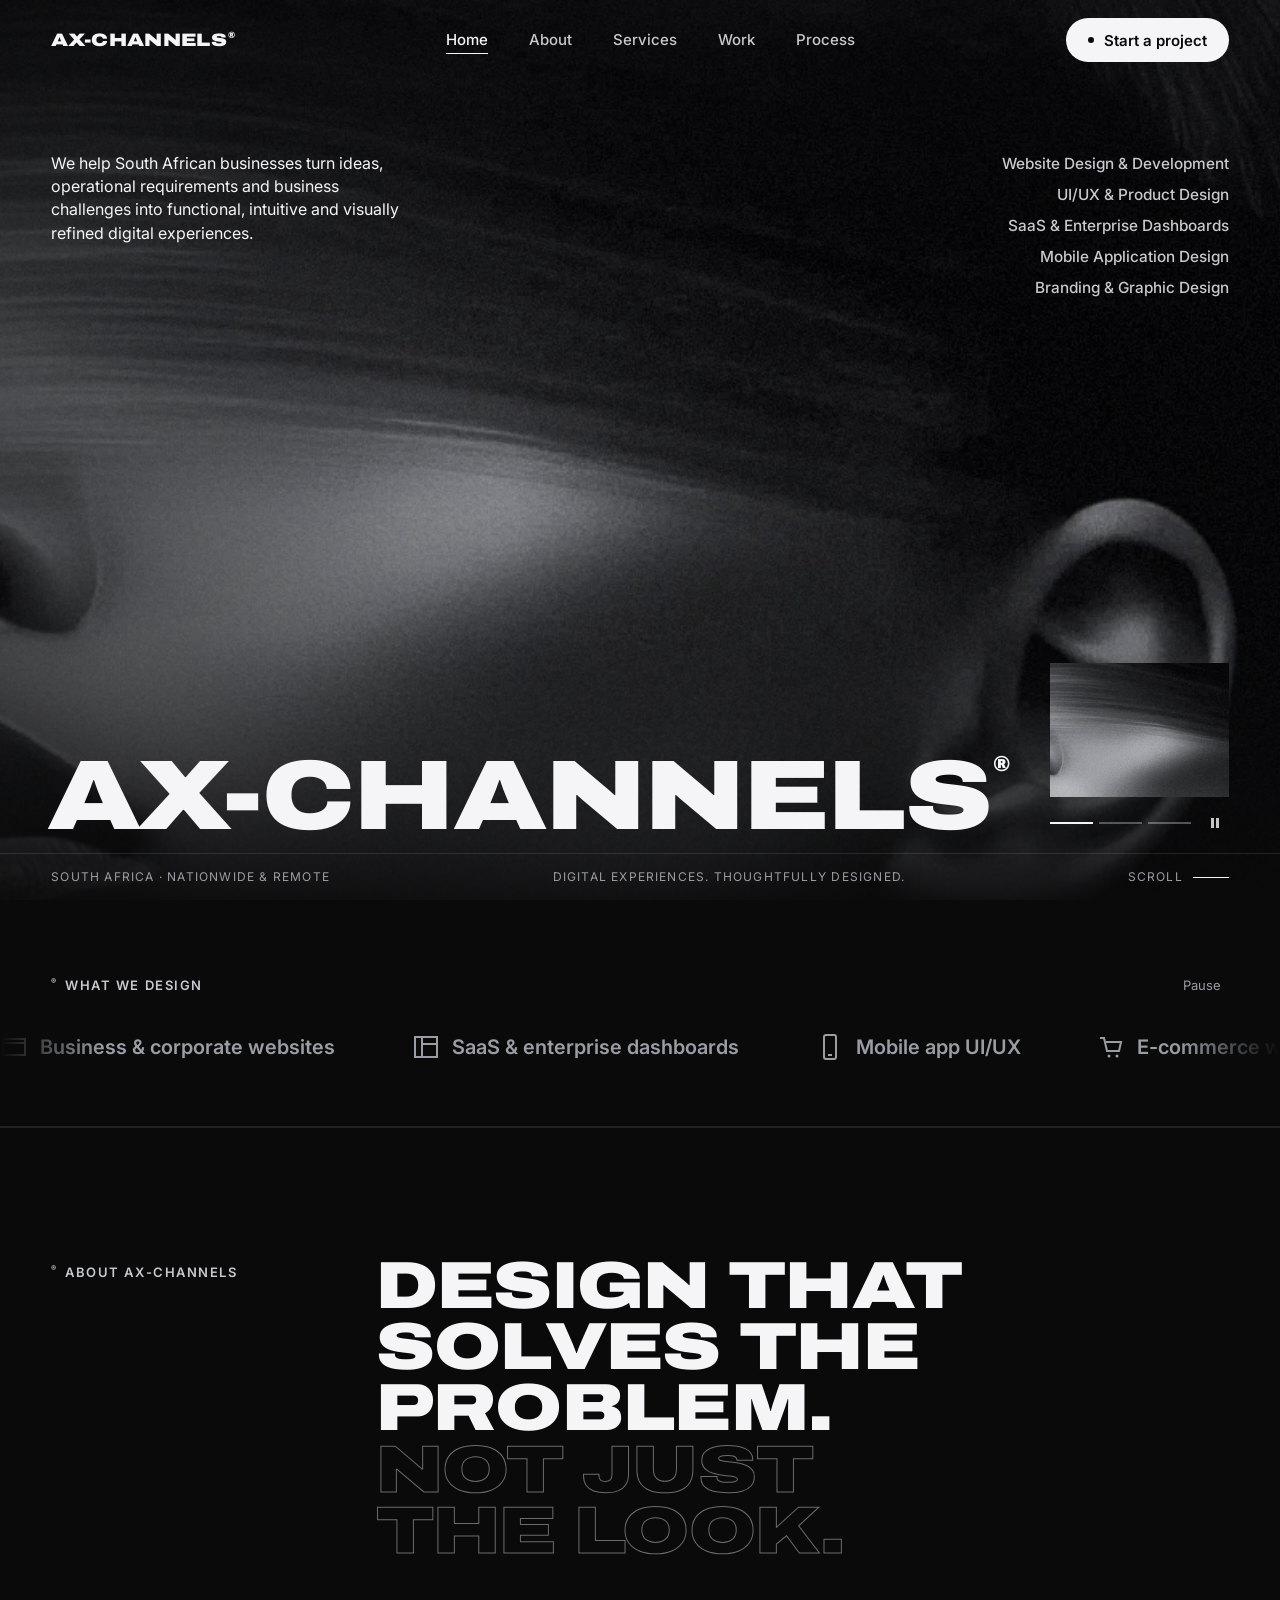
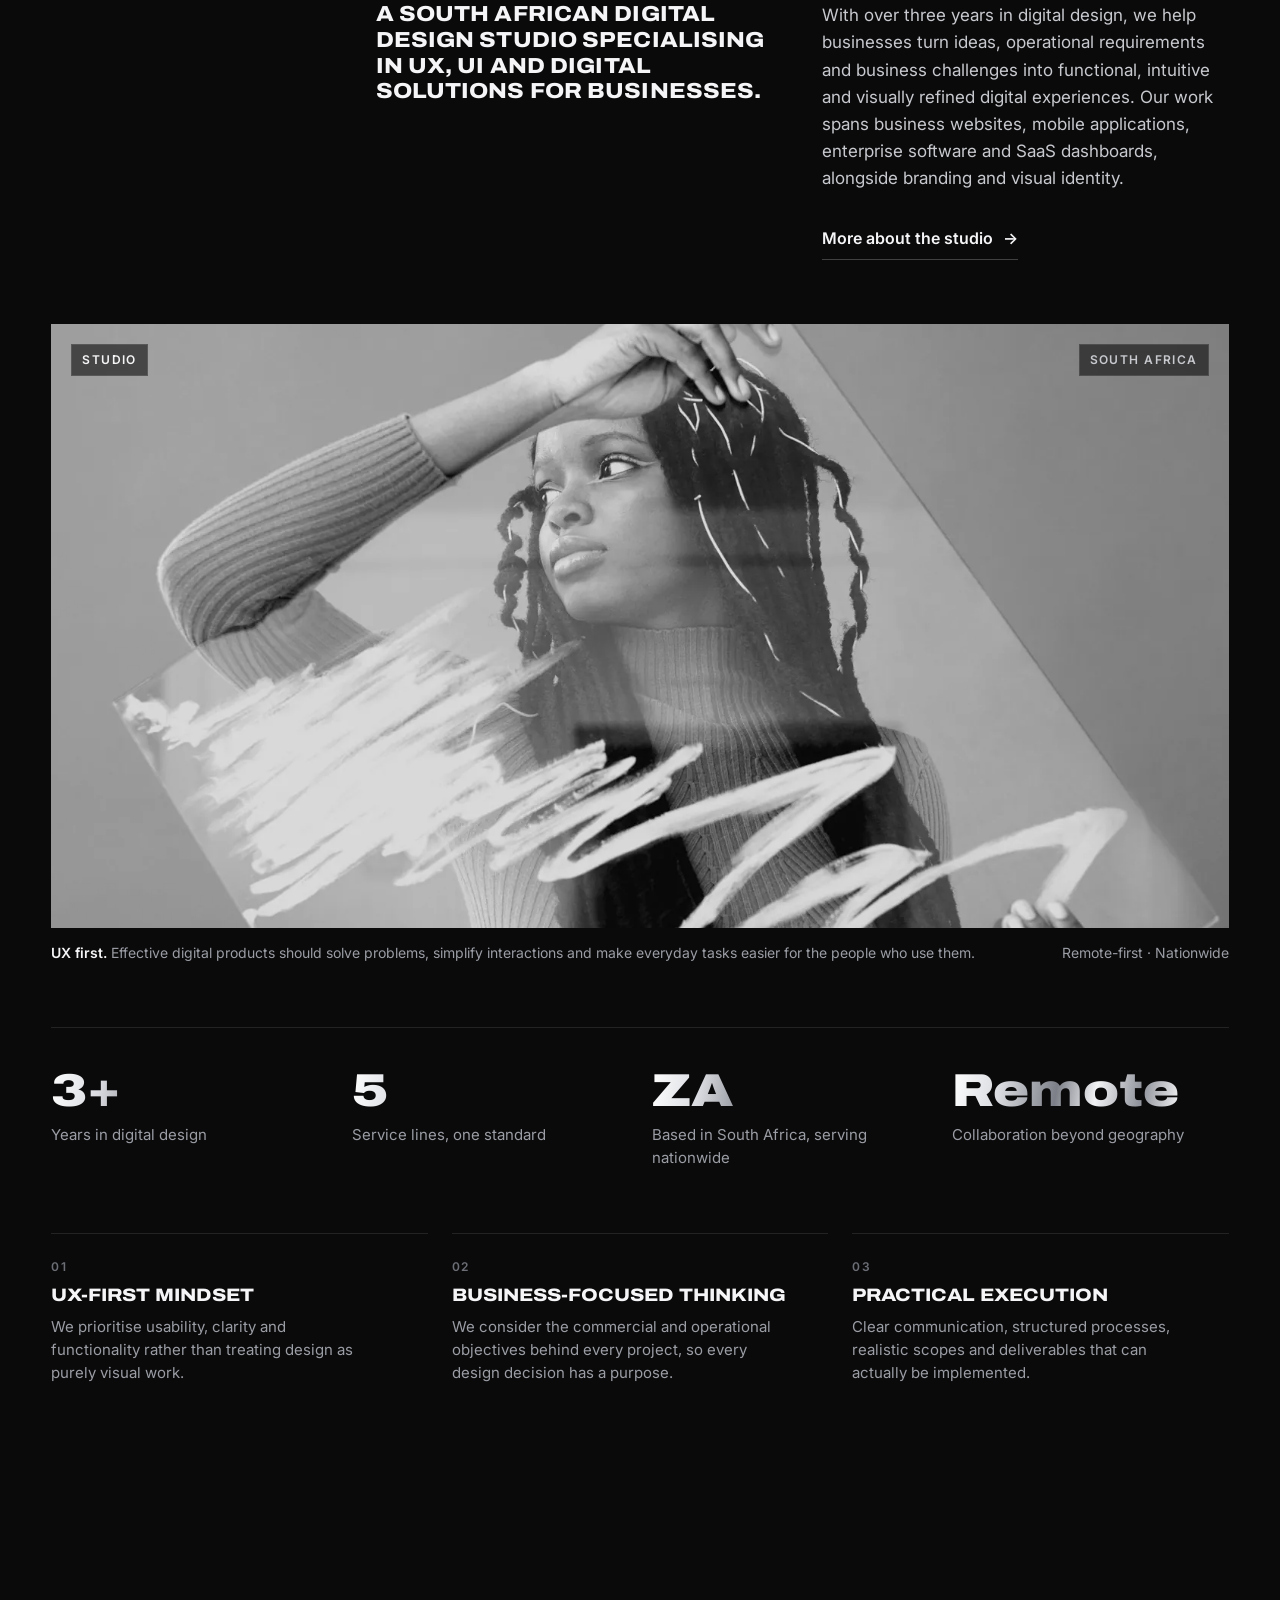
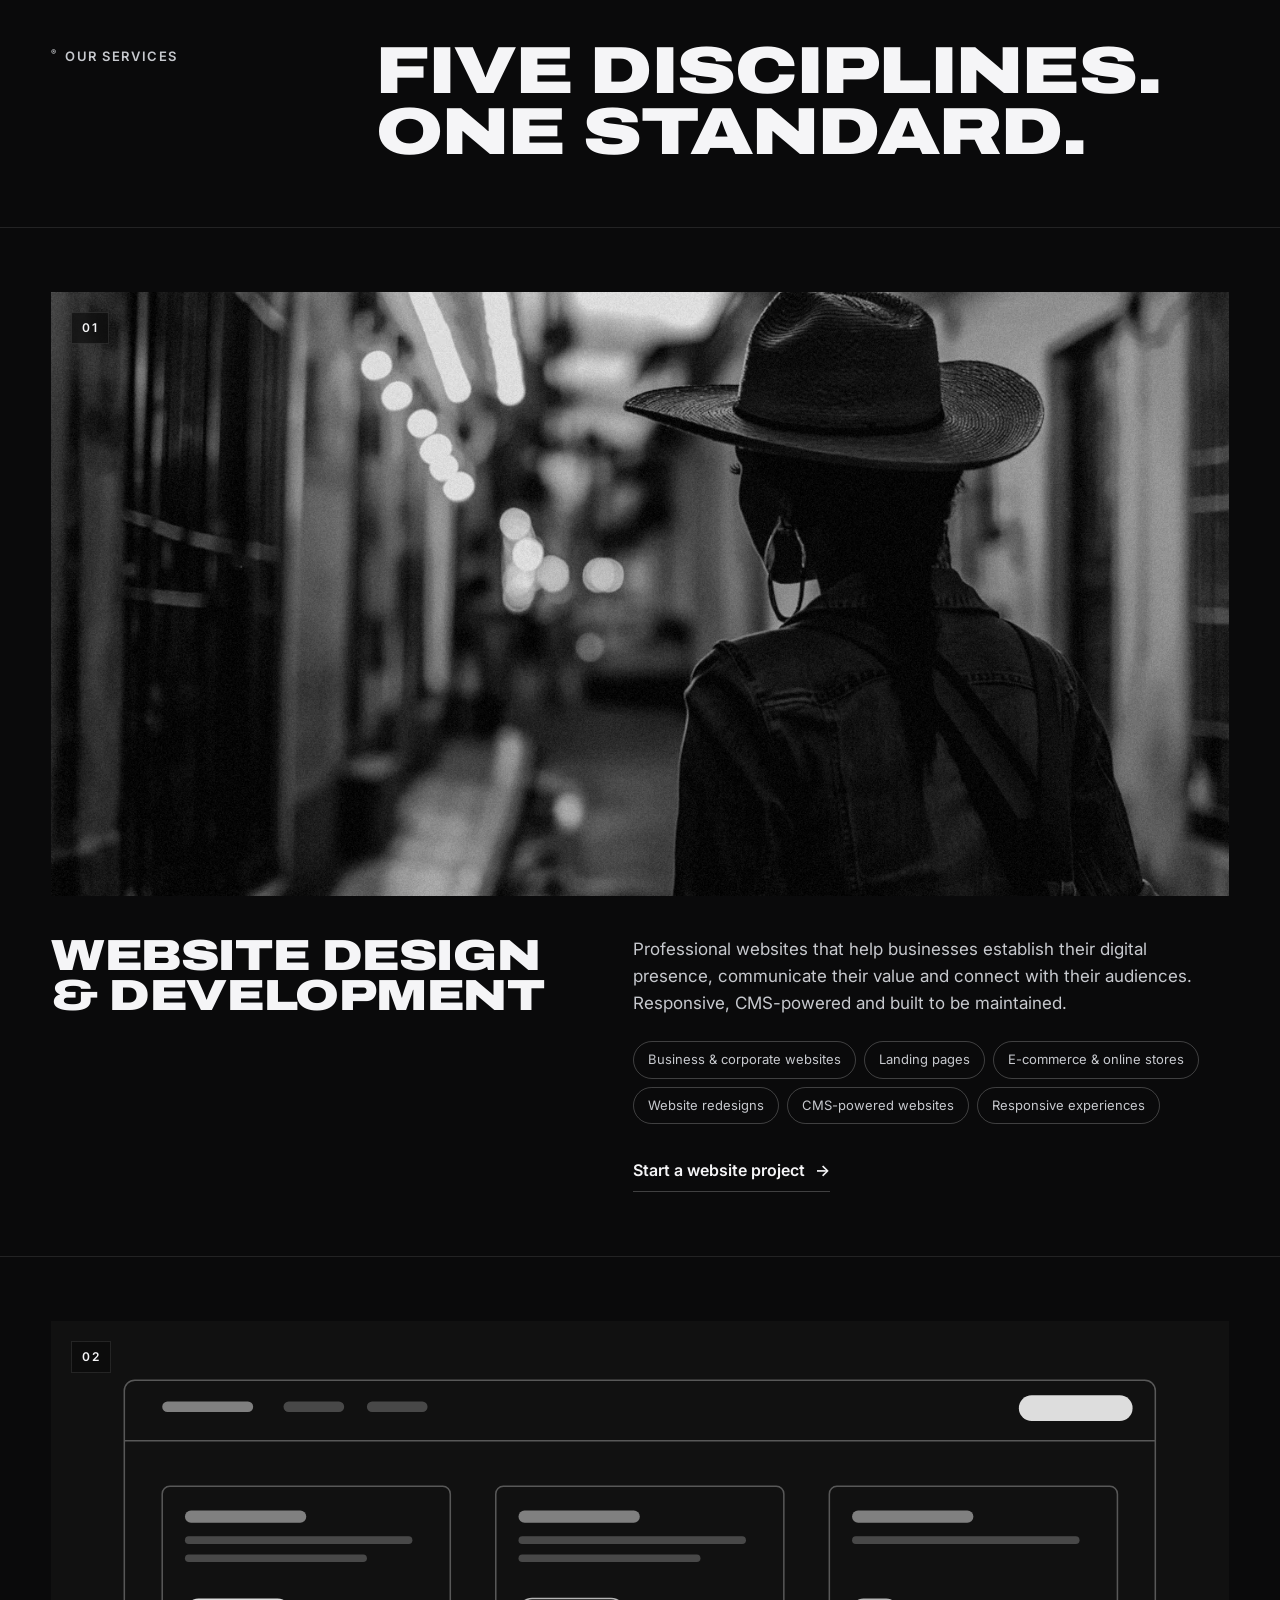
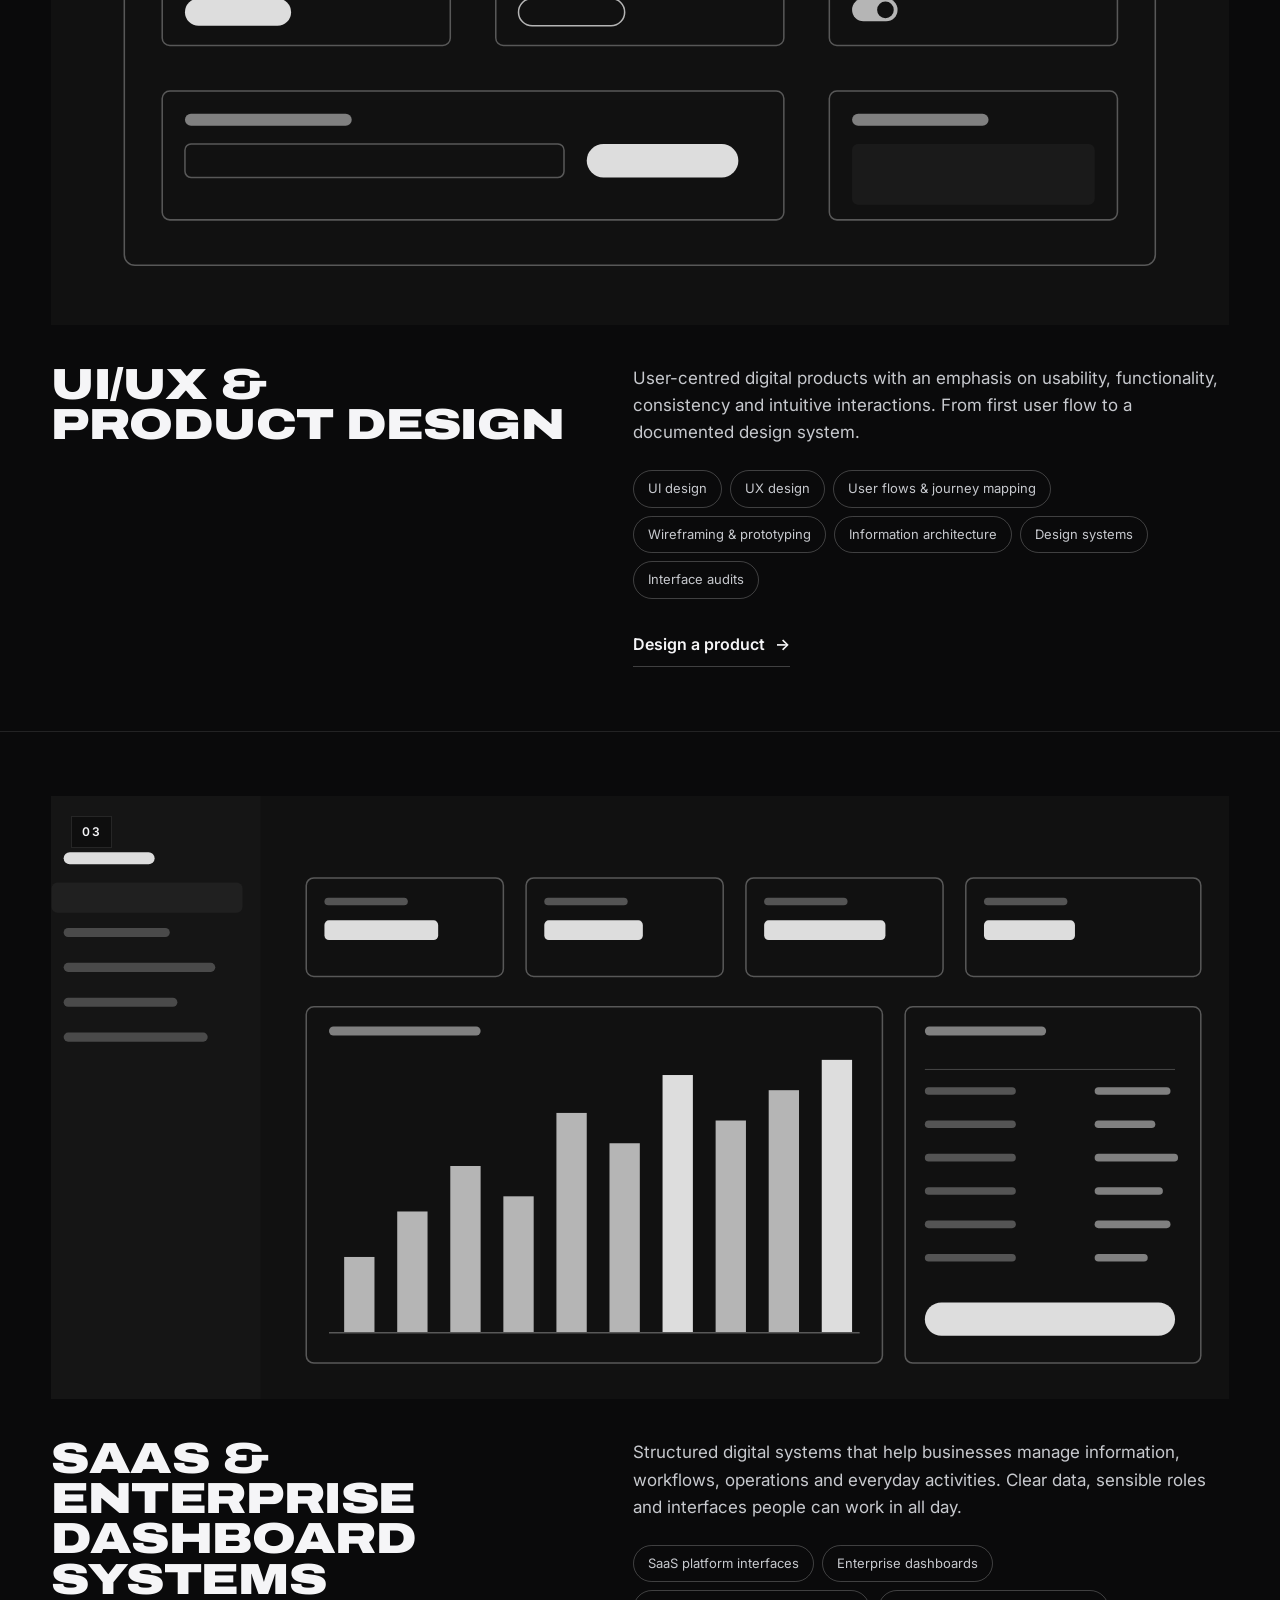
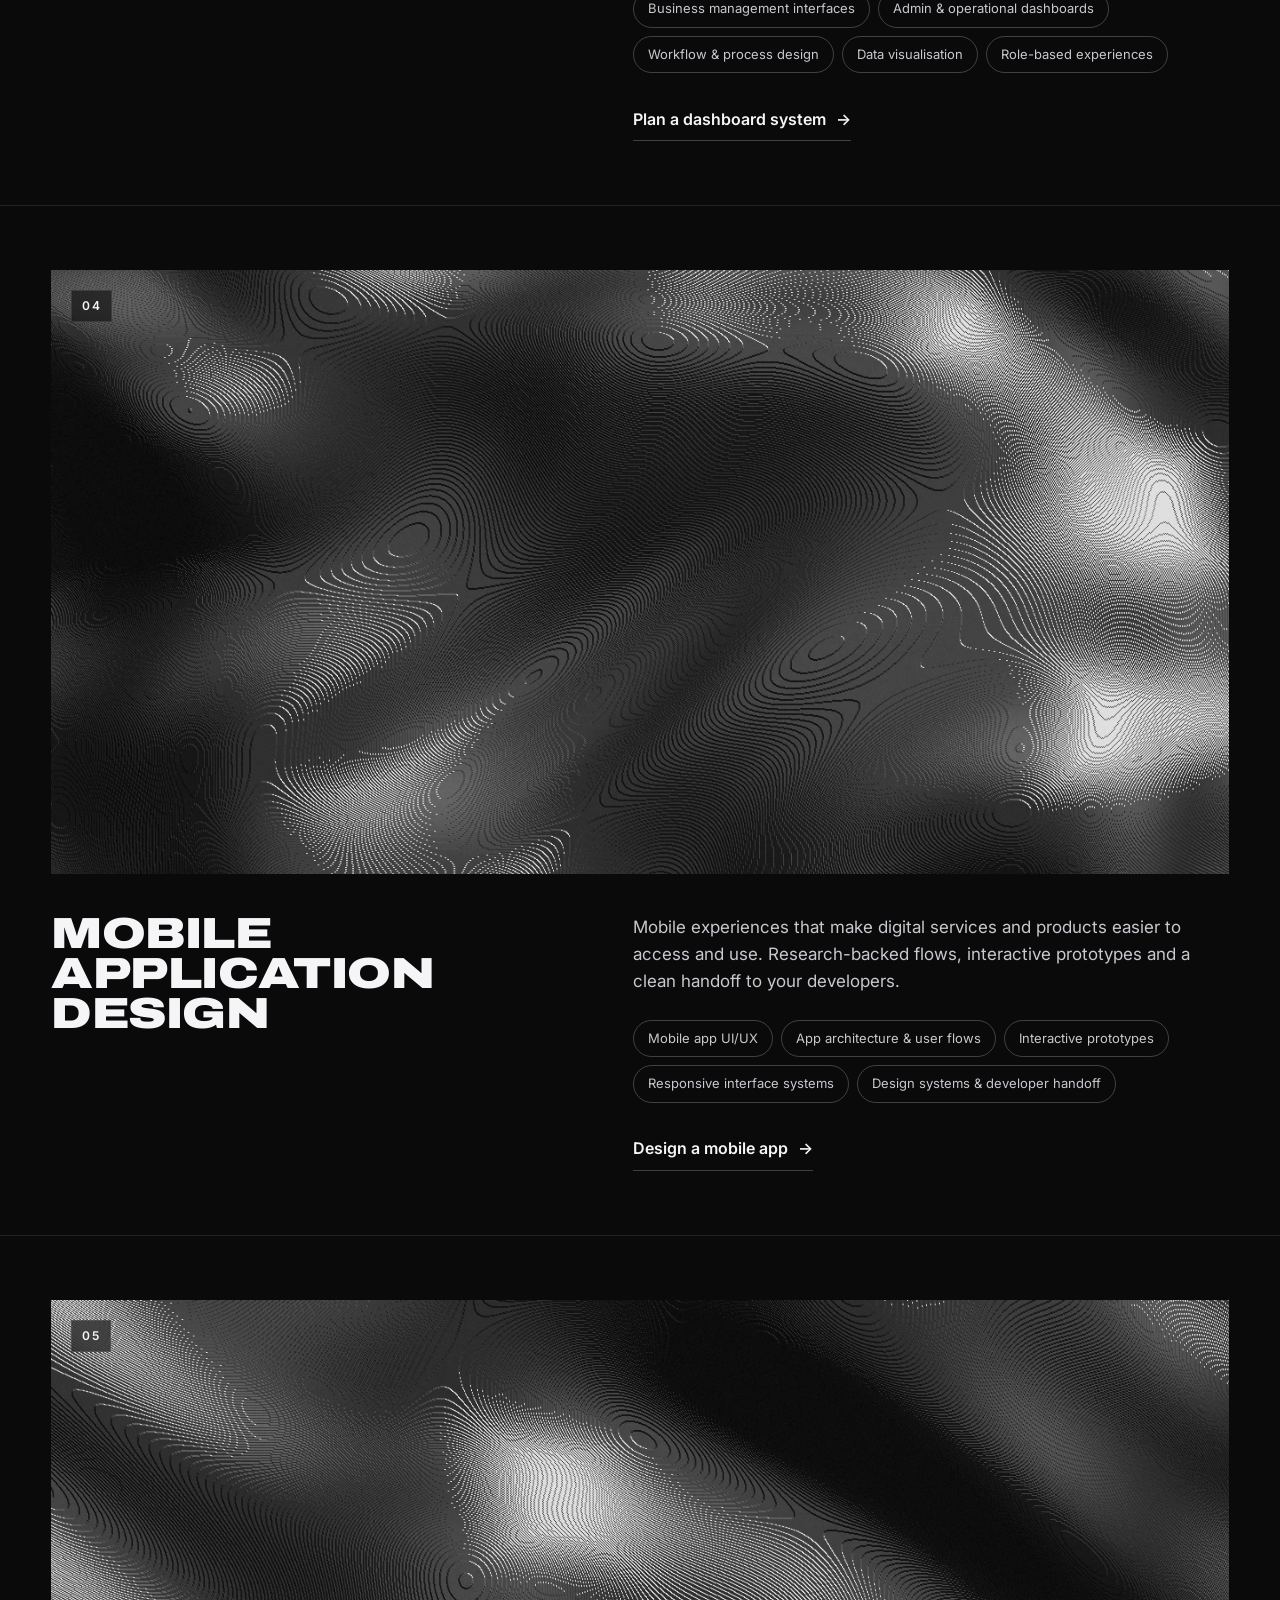
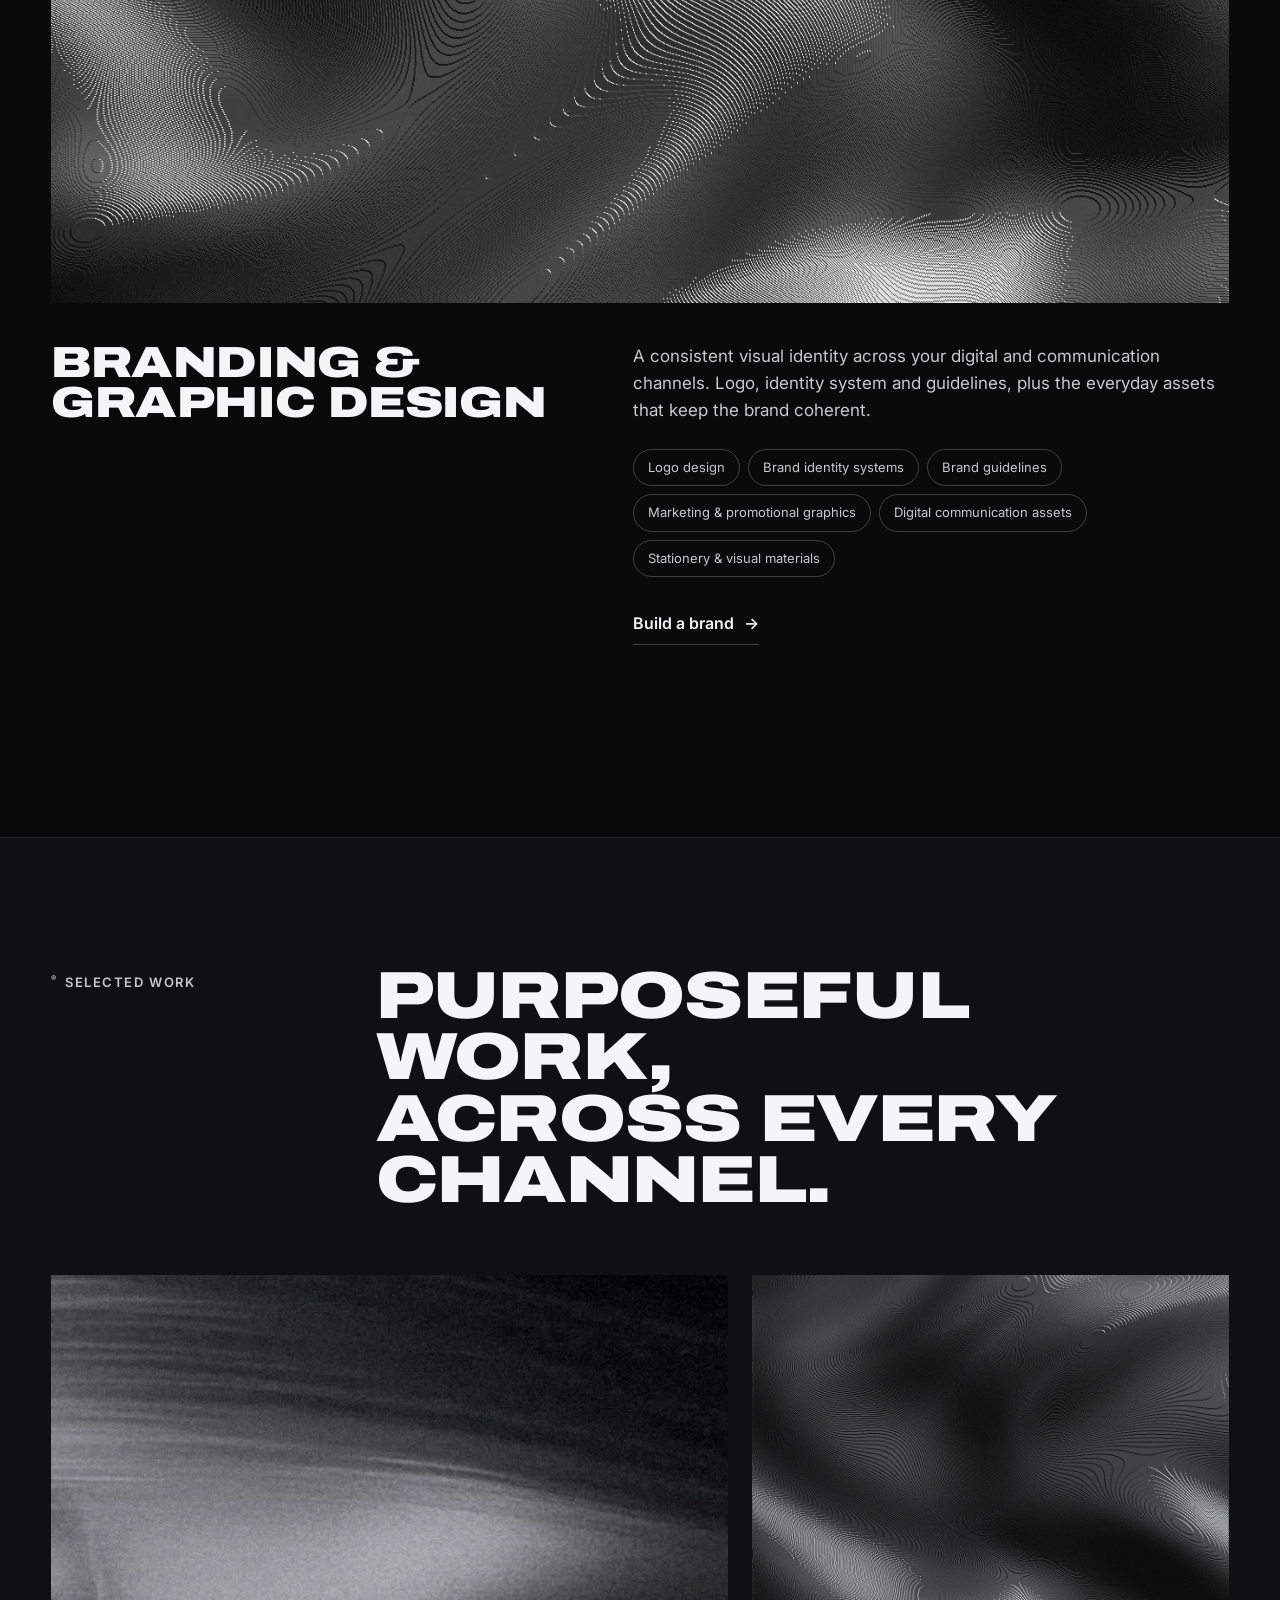
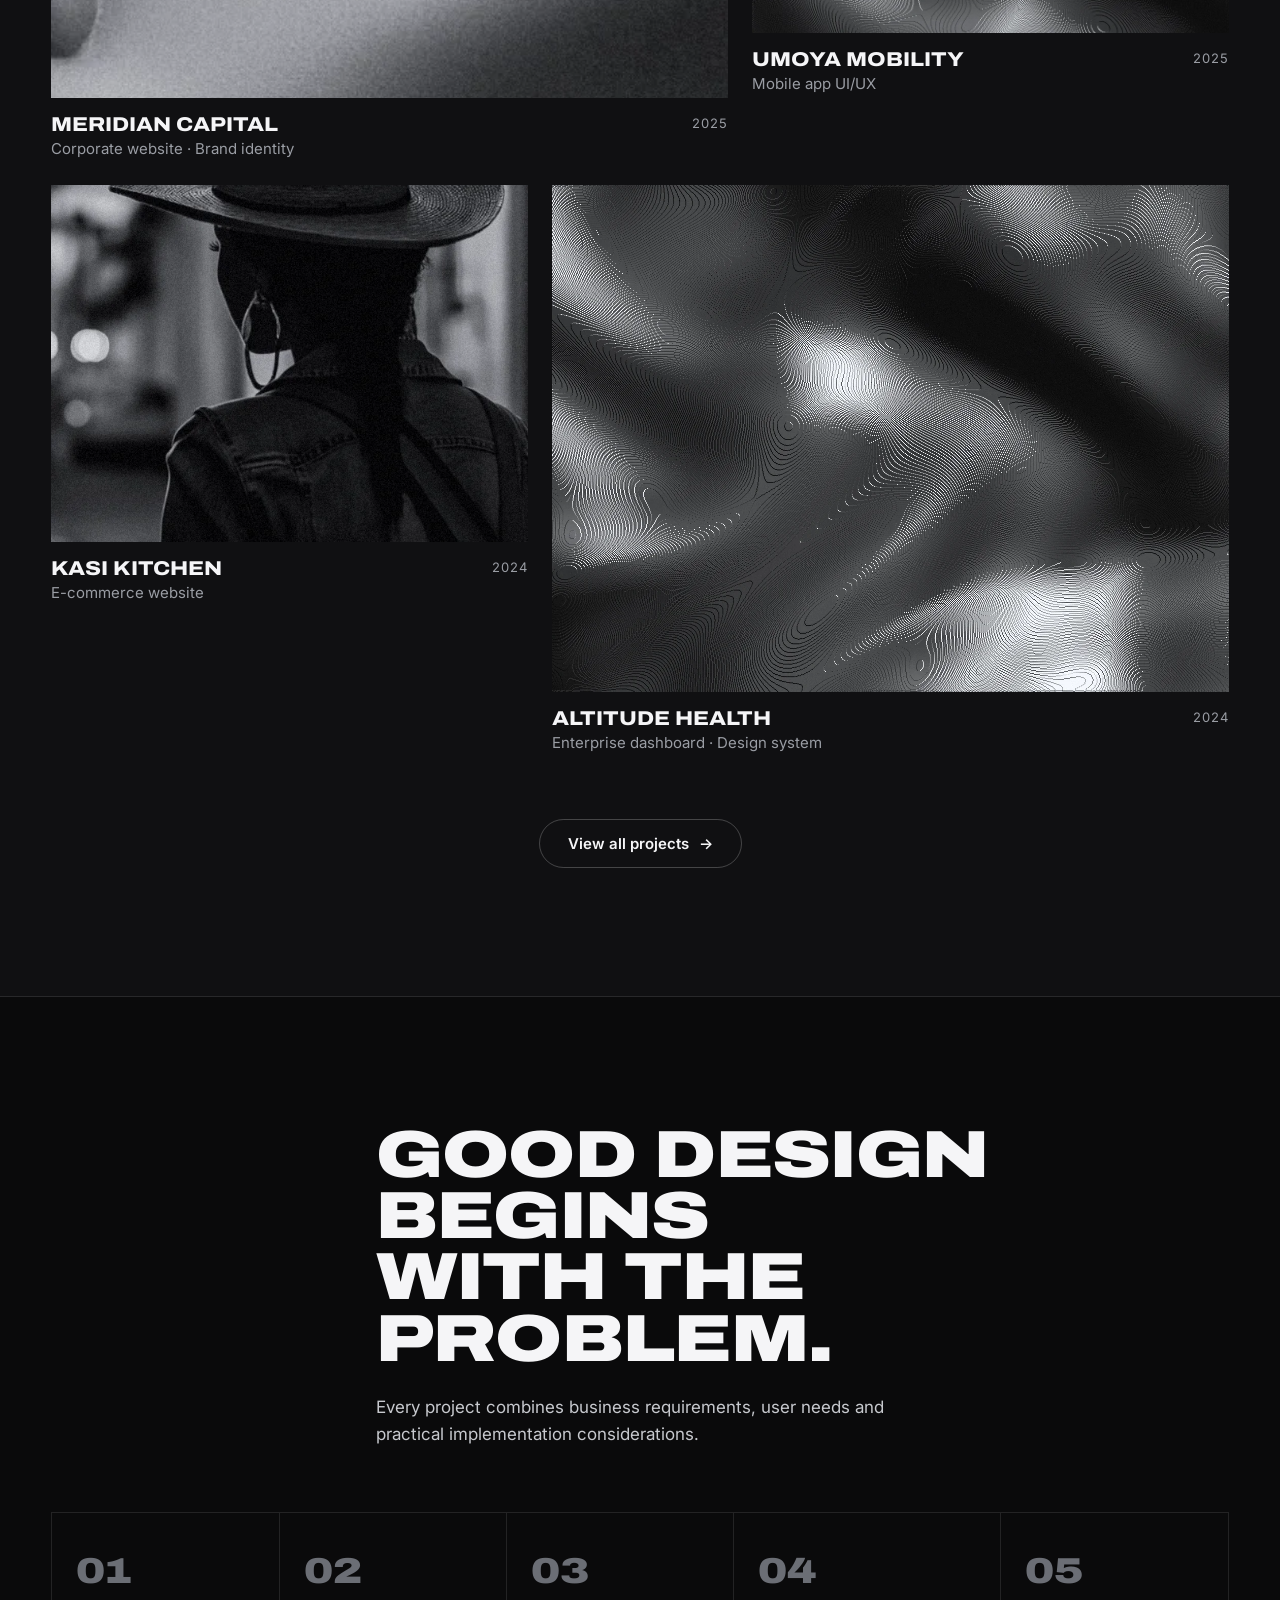
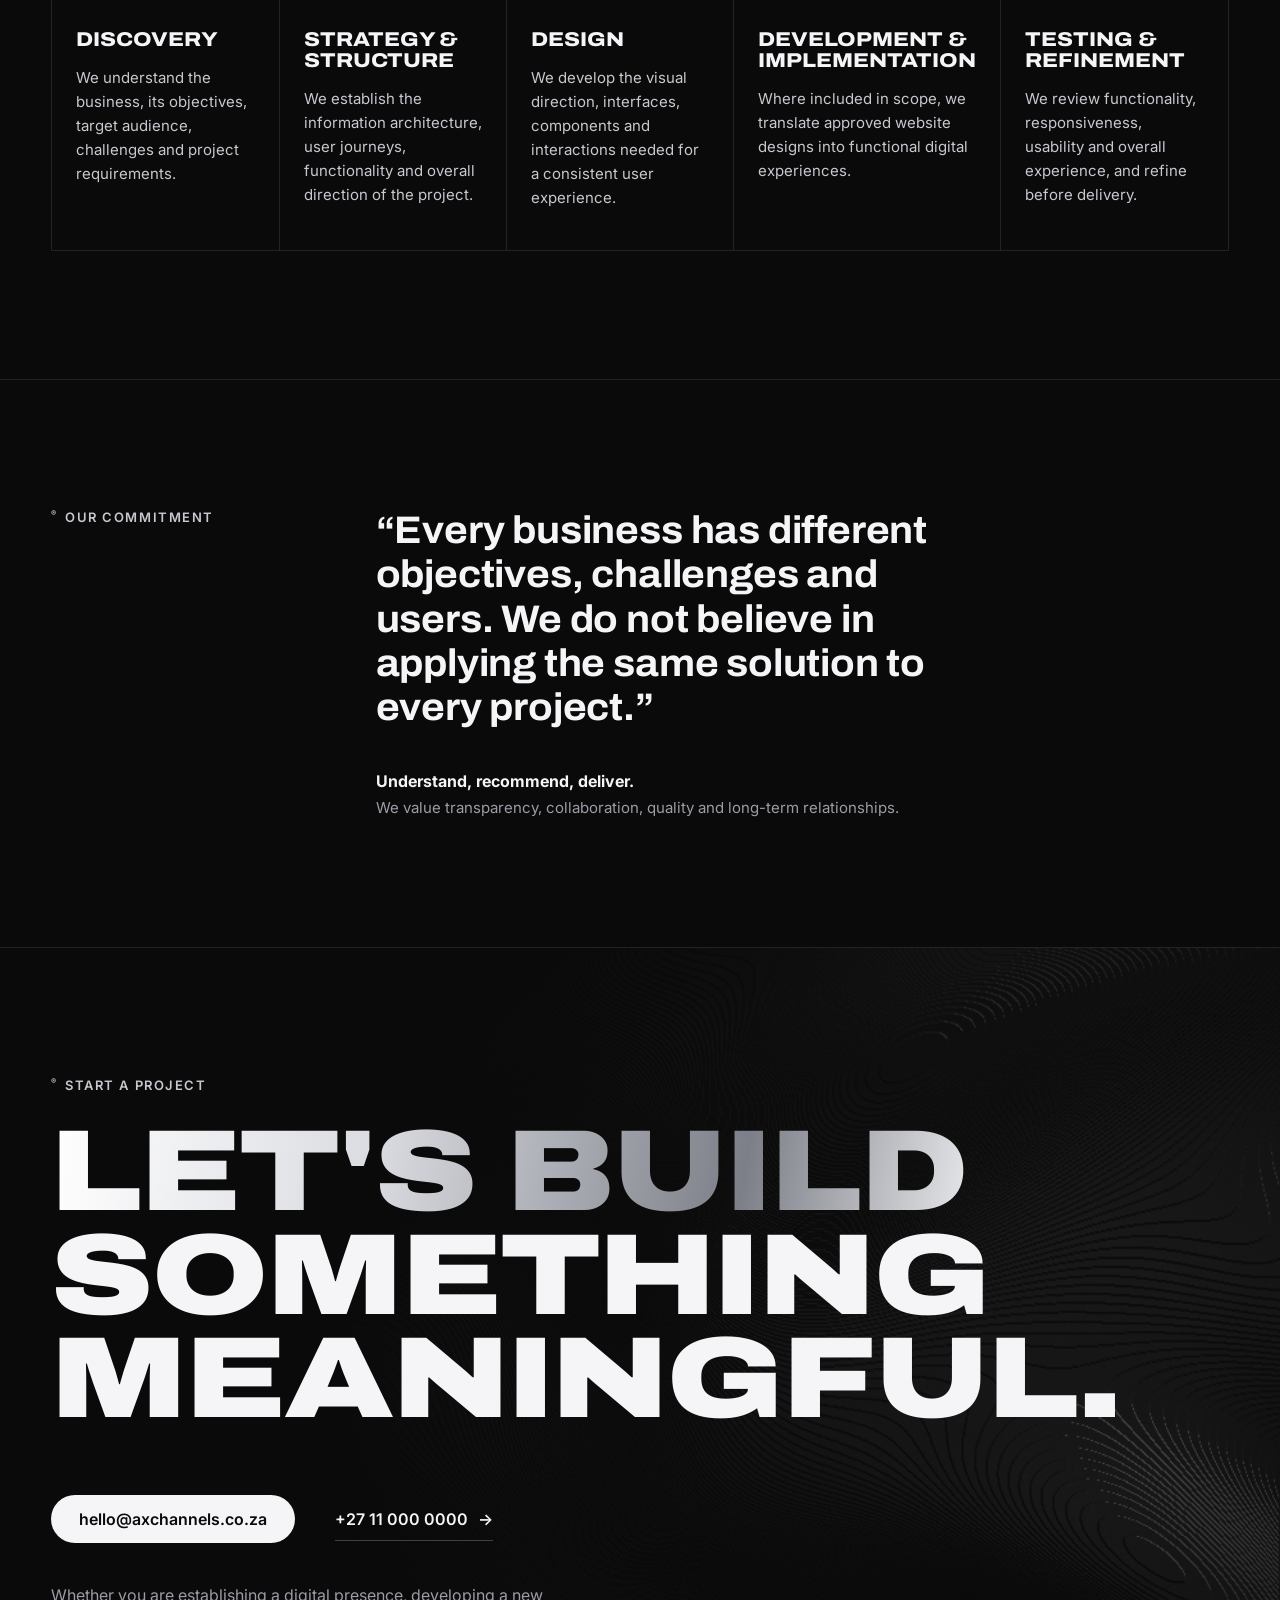
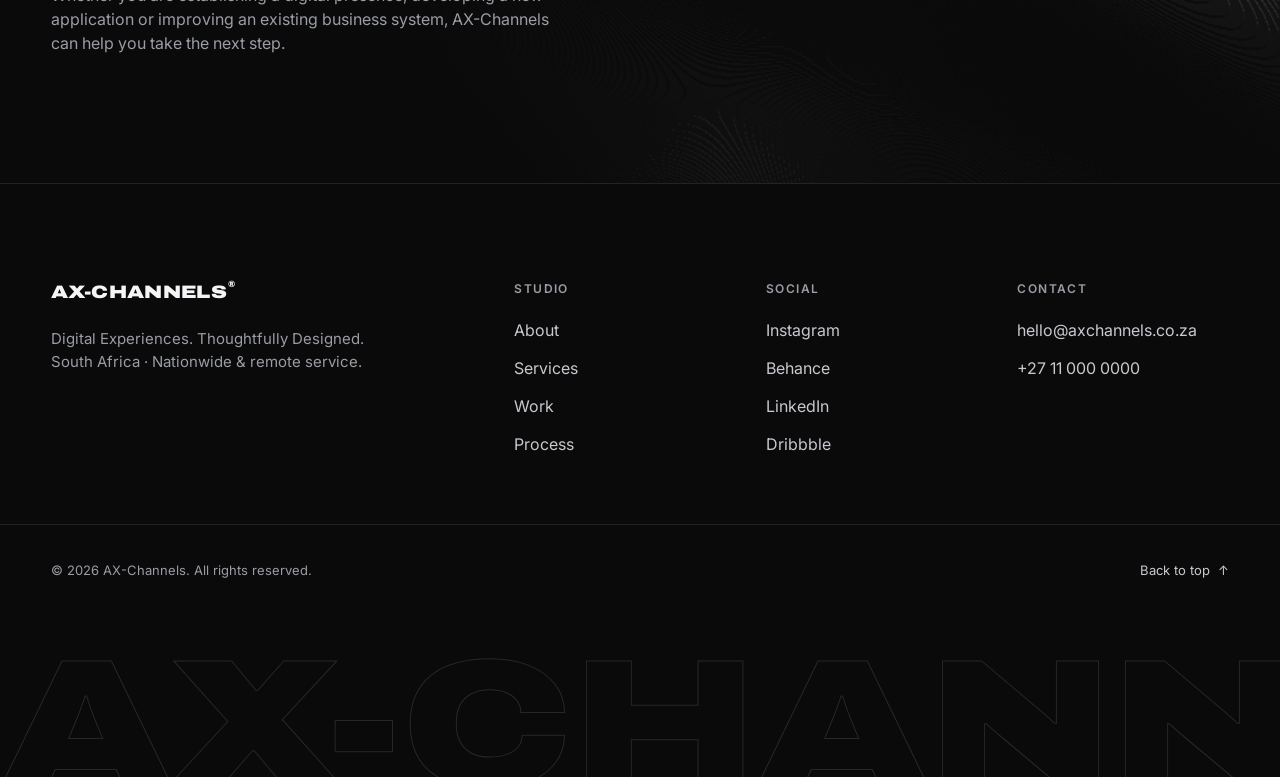
==== commit e49923be: "Update site content to the AX-Channels company profile - Positioning: "Digital Experiences. Thoughtf" ====
--- a/index.html
+++ b/index.html
@@ -3,10 +3,10 @@
 <head>
   <meta charset="utf-8">
   <meta name="viewport" content="width=device-width, initial-scale=1">
-  <title>AX-Channels® — Premium Design Studio, South Africa</title>
-  <meta name="description" content="AX-Channels is a premium South African design studio crafting web design & development, mobile UX and brand identities that command attention and convert.">
-  <meta property="og:title" content="AX-Channels® — Premium Design Studio">
-  <meta property="og:description" content="Web design & development, mobile UX and brand identity for ambitious brands.">
+  <title>AX-Channels® — Digital Experiences. Thoughtfully Designed.</title>
+  <meta name="description" content="AX-Channels is a South African digital design studio specialising in UX, UI and digital solutions: websites, mobile apps, SaaS and enterprise dashboards, and brand identity. Nationwide and remote.">
+  <meta property="og:title" content="AX-Channels® — Digital Experiences. Thoughtfully Designed.">
+  <meta property="og:description" content="UX, UI and digital solutions for South African businesses: websites, mobile apps, SaaS dashboards and branding.">
   <meta property="og:image" content="assets/img/og-base.webp">
   <meta property="og:type" content="website">
   <meta name="theme-color" content="#0a0a0b">
@@ -15,7 +15,7 @@
   <link rel="preconnect" href="https://fonts.gstatic.com" crossorigin>
   <link rel="preload" as="image" href="assets/img/hero-portrait.webp">
   <link href="https://fonts.googleapis.com/css2?family=Archivo:wdth,wght@100..125,500..900&family=Inter:wght@400;500;600&display=swap" rel="stylesheet">
-  <link rel="stylesheet" href="assets/css/styles.css?v=20261105b">
+  <link rel="stylesheet" href="assets/css/styles.css?v=20261106">
 </head>
 <body>
   <a class="skip-link" href="#main">Skip to content</a>
@@ -68,14 +68,15 @@
 
       <div class="container hero-grid">
         <p class="hero-lede reveal">
-          We partner with ambitious South African brands to create digital design that drives conversion and commands attention.
+          We help South African businesses turn ideas, operational requirements and business challenges into functional, intuitive and visually refined digital experiences.
         </p>
 
         <ul class="hero-services reveal" aria-label="What we do">
-          <li>Web Design &amp; Development</li>
-          <li>Mobile UX Design</li>
-          <li>Brand Identity</li>
-          <li>Digital Strategy</li>
+          <li>Website Design &amp; Development</li>
+          <li>UI/UX &amp; Product Design</li>
+          <li>SaaS &amp; Enterprise Dashboards</li>
+          <li>Mobile Application Design</li>
+          <li>Branding &amp; Graphic Design</li>
         </ul>
 
         <div class="hero-bottom">
@@ -106,28 +107,28 @@
       </div>
 
       <div class="hero-meta container" aria-hidden="true">
-        <span>Johannesburg · Cape Town</span>
-        <span>Est. 2016</span>
+        <span>South Africa · Nationwide &amp; remote</span>
+        <span>Digital Experiences. Thoughtfully Designed.</span>
         <span class="scroll-hint">Scroll <i></i></span>
       </div>
     </section>
 
-    <!-- ============ TRUST MARQUEE ============ -->
-    <section class="marquee-section" aria-label="Brands we have worked with">
+    <!-- ============ WHAT WE DESIGN ============ -->
+    <section class="marquee-section" aria-label="What we design">
       <div class="container marquee-head">
-        <p class="eyebrow"><sup>®</sup> Trusted by</p>
+        <p class="eyebrow"><sup>®</sup> What we design</p>
         <button class="marquee-pause" type="button" aria-pressed="false">Pause</button>
       </div>
       <div class="marquee" data-marquee>
         <ul class="marquee-track">
-          <li><svg width="28" height="28" viewBox="0 0 28 28" aria-hidden="true"><path d="M14 2l12 7v10l-12 7L2 19V9z" fill="none" stroke="currentColor" stroke-width="2"/></svg>Meridian Capital</li>
-          <li><svg width="28" height="28" viewBox="0 0 28 28" aria-hidden="true"><circle cx="14" cy="14" r="11" fill="none" stroke="currentColor" stroke-width="2"/><circle cx="14" cy="14" r="4" fill="currentColor"/></svg>Kasi Kitchen</li>
-          <li><svg width="28" height="28" viewBox="0 0 28 28" aria-hidden="true"><rect x="3" y="3" width="22" height="22" rx="4" fill="none" stroke="currentColor" stroke-width="2"/><path d="M8 18l6-8 6 8" fill="none" stroke="currentColor" stroke-width="2"/></svg>Altitude Health</li>
-          <li><svg width="28" height="28" viewBox="0 0 28 28" aria-hidden="true"><path d="M4 20c6-10 14-10 20 0M4 14c6-10 14-10 20 0" fill="none" stroke="currentColor" stroke-width="2"/></svg>Umoya Mobility</li>
-          <li><svg width="28" height="28" viewBox="0 0 28 28" aria-hidden="true"><path d="M14 3l3 8h8l-6.5 5 2.5 8-7-5-7 5 2.5-8L3 11h8z" fill="currentColor"/></svg>Northbound Legal</li>
-          <li><svg width="28" height="28" viewBox="0 0 28 28" aria-hidden="true"><path d="M5 23L14 5l9 18H5z" fill="none" stroke="currentColor" stroke-width="2"/></svg>Vela Energy</li>
-          <li><svg width="28" height="28" viewBox="0 0 28 28" aria-hidden="true"><path d="M4 14h20M14 4v20" stroke="currentColor" stroke-width="2"/></svg>Thandi &amp; Co.</li>
-          <li><svg width="28" height="28" viewBox="0 0 28 28" aria-hidden="true"><path d="M4 8h20v12H4z" fill="none" stroke="currentColor" stroke-width="2"/><path d="M4 12h20" stroke="currentColor" stroke-width="2"/></svg>Harbour Bank</li>
+          <li><svg width="28" height="28" viewBox="0 0 28 28" aria-hidden="true"><path d="M3 6h22v16H3z M3 10h22" fill="none" stroke="currentColor" stroke-width="2"/></svg>Business &amp; corporate websites</li>
+          <li><svg width="28" height="28" viewBox="0 0 28 28" aria-hidden="true"><path d="M3 4h22v20H3z M10 4v20 M10 11h15" fill="none" stroke="currentColor" stroke-width="2"/></svg>SaaS &amp; enterprise dashboards</li>
+          <li><svg width="28" height="28" viewBox="0 0 28 28" aria-hidden="true"><rect x="8" y="2" width="12" height="24" rx="2" fill="none" stroke="currentColor" stroke-width="2"/><path d="M12 22h4" stroke="currentColor" stroke-width="2"/></svg>Mobile app UI/UX</li>
+          <li><svg width="28" height="28" viewBox="0 0 28 28" aria-hidden="true"><path d="M3 5h4l3 13h12l2-9H9" fill="none" stroke="currentColor" stroke-width="2"/><circle cx="12" cy="23" r="1.5" fill="currentColor"/><circle cx="20" cy="23" r="1.5" fill="currentColor"/></svg>E-commerce websites</li>
+          <li><svg width="28" height="28" viewBox="0 0 28 28" aria-hidden="true"><circle cx="6" cy="14" r="3" fill="none" stroke="currentColor" stroke-width="2"/><circle cx="22" cy="14" r="3" fill="none" stroke="currentColor" stroke-width="2"/><path d="M9 14h10" stroke="currentColor" stroke-width="2"/></svg>User flows &amp; journey mapping</li>
+          <li><svg width="28" height="28" viewBox="0 0 28 28" aria-hidden="true"><rect x="3" y="3" width="9" height="9" fill="none" stroke="currentColor" stroke-width="2"/><rect x="16" y="3" width="9" height="9" fill="none" stroke="currentColor" stroke-width="2"/><rect x="3" y="16" width="9" height="9" fill="none" stroke="currentColor" stroke-width="2"/><rect x="16" y="16" width="9" height="9" fill="none" stroke="currentColor" stroke-width="2"/></svg>Design systems</li>
+          <li><svg width="28" height="28" viewBox="0 0 28 28" aria-hidden="true"><path d="M14 3l3 8h8l-6.5 5 2.5 8-7-5-7 5 2.5-8L3 11h8z" fill="none" stroke="currentColor" stroke-width="2"/></svg>Brand identity</li>
+          <li><svg width="28" height="28" viewBox="0 0 28 28" aria-hidden="true"><path d="M4 24V12M11 24V6M18 24v-8M25 24V9" stroke="currentColor" stroke-width="2"/></svg>Data visualisation</li>
         </ul>
       </div>
     </section>
@@ -136,14 +137,14 @@
     <section class="studio section" id="about" aria-labelledby="studio-title">
       <div class="container">
         <div class="studio-head">
-          <p class="eyebrow reveal" id="studio-title"><sup>®</sup> Studio</p>
+          <p class="eyebrow reveal" id="studio-title"><sup>®</sup> About AX-Channels</p>
           <div>
-            <h2 class="display studio-title reveal">Design with a point of view. <span class="muted">Built to perform.</span></h2>
+            <h2 class="display studio-title reveal">Design that solves the problem. <span class="muted">Not just the look.</span></h2>
             <div class="studio-intro">
-              <p class="statement reveal">A small senior studio from South Africa, building digital products and brands that are sharp, intentional and impossible to ignore.</p>
+              <p class="statement reveal">A South African digital design studio specialising in UX, UI and digital solutions for businesses.</p>
               <div class="reveal">
-                <p>Founded in 2016, we work as one team across web, mobile and brand. No layers and no hand-offs to juniors: the people you meet in the first call design and build your work.</p>
-                <a href="about.html" class="link-arrow">Meet the studio <span aria-hidden="true">→</span></a>
+                <p>With over three years in digital design, we help businesses turn ideas, operational requirements and business challenges into functional, intuitive and visually refined digital experiences. Our work spans business websites, mobile applications, enterprise software and SaaS dashboards, alongside branding and visual identity.</p>
+                <a href="about.html" class="link-arrow">More about the studio <span aria-hidden="true">→</span></a>
               </div>
             </div>
           </div>
@@ -152,21 +153,21 @@
         <figure class="band reveal">
           <img src="assets/img/portrait-acrylic.webp" width="1600" height="1148" alt="A designer holding a sheet of acrylic marked with brush strokes, during a studio session" loading="lazy" style="--pos: 55% 30%">
           <span class="index">Studio</span>
-          <span class="tag">Braamfontein · 2025</span>
+          <span class="tag">South Africa</span>
         </figure>
-        <figcaption class="band-caption reveal"><span><strong>Senior hands only.</strong> Every project is led by the designer you meet first.</span><span>Studio session, Johannesburg</span></figcaption>
-
-        <div class="stats reveal" role="list" aria-label="Studio in numbers">
-          <div role="listitem"><strong data-count="9">9</strong><span>Years crafting</span></div>
-          <div role="listitem"><strong data-count="120" data-suffix="+">120+</strong><span>Projects shipped</span></div>
-          <div role="listitem"><strong data-count="14">14</strong><span>Industries served</span></div>
-          <div role="listitem"><strong data-count="92" data-suffix="%">92%</strong><span>Clients return</span></div>
-        </div>
-
-        <ol class="principles" aria-label="What we stand for">
-          <li class="reveal"><span class="principle-no">01</span><h3>Sharp</h3><p>Every pixel earns its place. We cut what doesn't serve the goal.</p></li>
-          <li class="reveal"><span class="principle-no">02</span><h3>Intentional</h3><p>Strategy first. Design decisions are tied to the outcome you need.</p></li>
-          <li class="reveal"><span class="principle-no">03</span><h3>Impossible to ignore</h3><p>Distinct work that stops the scroll and moves people to act.</p></li>
+        <figcaption class="band-caption reveal"><span><strong>UX first.</strong> Effective digital products should solve problems, simplify interactions and make everyday tasks easier for the people who use them.</span><span>Remote-first · Nationwide</span></figcaption>
+
+        <div class="stats reveal" role="list" aria-label="Studio at a glance">
+          <div role="listitem"><strong data-count="3" data-suffix="+">3+</strong><span>Years in digital design</span></div>
+          <div role="listitem"><strong data-count="5">5</strong><span>Service lines, one standard</span></div>
+          <div role="listitem"><strong>ZA</strong><span>Based in South Africa, serving nationwide</span></div>
+          <div role="listitem"><strong>Remote</strong><span>Collaboration beyond geography</span></div>
+        </div>
+
+        <ol class="principles" aria-label="How we think">
+          <li class="reveal"><span class="principle-no">01</span><h3>UX-first mindset</h3><p>We prioritise usability, clarity and functionality rather than treating design as purely visual work.</p></li>
+          <li class="reveal"><span class="principle-no">02</span><h3>Business-focused thinking</h3><p>We consider the commercial and operational objectives behind every project, so every design decision has a purpose.</p></li>
+          <li class="reveal"><span class="principle-no">03</span><h3>Practical execution</h3><p>Clear communication, structured processes, realistic scopes and deliverables that can actually be implemented.</p></li>
         </ol>
       </div>
     </section>
@@ -175,25 +176,63 @@
     <section class="services section" id="services" aria-labelledby="services-title">
       <div class="container">
         <div class="section-head">
-          <p class="eyebrow reveal" id="services-title"><sup>®</sup> Services</p>
-          <h2 class="display reveal">Three disciplines.<br>One standard.</h2>
+          <p class="eyebrow reveal" id="services-title"><sup>®</sup> Our services</p>
+          <h2 class="display reveal">Five disciplines.<br>One standard.</h2>
         </div>
       </div>
 
       <article class="service reveal">
         <div class="container">
           <figure class="service-media">
-            <img src="assets/img/work-street.webp" width="1435" height="750" alt="Monochrome street scene with neon light, representing web experiences built by AX-Channels" loading="lazy">
+            <img src="assets/img/work-street.webp" width="1435" height="750" alt="Monochrome street scene with neon light, representing websites built by AX-Channels" loading="lazy">
             <span class="index">01</span>
           </figure>
           <div class="service-body">
-            <h3 class="display-sm">Web Design<br>&amp; Development</h3>
+            <h3 class="display-sm">Website Design<br>&amp; Development</h3>
             <div>
-              <p>Conversion-led websites built on strong structure and smooth performance. From flagship marketing sites to e-commerce and web apps, we design every screen to earn attention and then move people to act. Fast, accessible and built to scale with your brand.</p>
+              <p>Professional websites that help businesses establish their digital presence, communicate their value and connect with their audiences. Responsive, CMS-powered and built to be maintained.</p>
               <ul class="tags" aria-label="Capabilities">
-                <li>UX Strategy</li><li>Web Design</li><li>Front-end</li><li>Webflow / Next.js</li><li>E-commerce</li><li>SEO Foundations</li>
+                <li>Business &amp; corporate websites</li><li>Landing pages</li><li>E-commerce &amp; online stores</li><li>Website redesigns</li><li>CMS-powered websites</li><li>Responsive experiences</li>
               </ul>
-              <a href="#contact" class="link-arrow">Start a web project <span aria-hidden="true">→</span></a>
+              <a href="#contact" class="link-arrow">Start a website project <span aria-hidden="true">→</span></a>
+            </div>
+          </div>
+        </div>
+      </article>
+
+      <article class="service reveal">
+        <div class="container">
+          <figure class="service-media">
+            <svg viewBox="0 0 1600 820" role="img" aria-label="Wireframe of a product interface: navigation, cards, a form and buttons" preserveAspectRatio="xMidYMid slice"><rect width="1600" height="820" fill="#131316"/><g fill="none" stroke="#5e626b" stroke-width="2"><rect x="120" y="90" width="1360" height="640" rx="14"/><path d="M120 170h1360"/><rect x="170" y="230" width="380" height="210" rx="10"/><rect x="610" y="230" width="380" height="210" rx="10"/><rect x="1050" y="230" width="380" height="210" rx="10"/><rect x="170" y="500" width="820" height="170" rx="10"/><rect x="1050" y="500" width="380" height="170" rx="10"/></g><g fill="#8a8e97"><rect x="170" y="118" width="120" height="14" rx="7"/><rect x="330" y="118" width="80" height="14" rx="7" opacity=".5"/><rect x="440" y="118" width="80" height="14" rx="7" opacity=".5"/><rect x="200" y="262" width="160" height="16" rx="8"/><rect x="200" y="296" width="300" height="10" rx="5" opacity=".5"/><rect x="200" y="320" width="240" height="10" rx="5" opacity=".5"/><rect x="640" y="262" width="160" height="16" rx="8"/><rect x="640" y="296" width="300" height="10" rx="5" opacity=".5"/><rect x="640" y="320" width="240" height="10" rx="5" opacity=".5"/><rect x="1080" y="262" width="160" height="16" rx="8"/><rect x="1080" y="296" width="300" height="10" rx="5" opacity=".5"/><rect x="200" y="530" width="220" height="16" rx="8"/><rect x="200" y="570" width="500" height="44" rx="8" fill="none" stroke="#5e626b" stroke-width="2"/><rect x="1080" y="530" width="180" height="16" rx="8"/></g><rect x="1300" y="110" width="150" height="34" rx="17" fill="#f5f5f7"/><rect x="200" y="378" width="140" height="36" rx="18" fill="#f5f5f7"/><rect x="640" y="378" width="140" height="36" rx="18" fill="none" stroke="#c7c9ce" stroke-width="2"/><rect x="1080" y="378" width="60" height="30" rx="15" fill="#c7c9ce"/><circle cx="1124" cy="393" r="11" fill="#131316"/><rect x="730" y="570" width="200" height="44" rx="22" fill="#f5f5f7"/><rect x="1080" y="570" width="320" height="80" rx="8" fill="#1d1d21"/></svg>
+            <span class="index">02</span>
+          </figure>
+          <div class="service-body">
+            <h3 class="display-sm">UI/UX &amp;<br>Product Design</h3>
+            <div>
+              <p>User-centred digital products with an emphasis on usability, functionality, consistency and intuitive interactions. From first user flow to a documented design system.</p>
+              <ul class="tags" aria-label="Capabilities">
+                <li>UI design</li><li>UX design</li><li>User flows &amp; journey mapping</li><li>Wireframing &amp; prototyping</li><li>Information architecture</li><li>Design systems</li><li>Interface audits</li>
+              </ul>
+              <a href="#contact" class="link-arrow">Design a product <span aria-hidden="true">→</span></a>
+            </div>
+          </div>
+        </div>
+      </article>
+
+      <article class="service reveal">
+        <div class="container">
+          <figure class="service-media">
+            <svg viewBox="0 0 1600 820" role="img" aria-label="Wireframe of an enterprise dashboard: sidebar, metric tiles, a bar chart and a data table" preserveAspectRatio="xMidYMid slice"><rect width="1600" height="820" fill="#131316"/><rect x="0" y="0" width="300" height="820" fill="#17171a"/><g fill="#8a8e97"><rect x="40" y="86" width="120" height="16" rx="8" fill="#f5f5f7"/><rect x="40" y="140" width="180" height="12" rx="6"/><rect x="40" y="186" width="140" height="12" rx="6" opacity=".5"/><rect x="40" y="232" width="200" height="12" rx="6" opacity=".5"/><rect x="40" y="278" width="150" height="12" rx="6" opacity=".5"/><rect x="40" y="324" width="190" height="12" rx="6" opacity=".5"/></g><rect x="24" y="126" width="252" height="40" rx="8" fill="#232327"/><g fill="none" stroke="#5e626b" stroke-width="2"><rect x="360" y="120" width="260" height="130" rx="10"/><rect x="650" y="120" width="260" height="130" rx="10"/><rect x="940" y="120" width="260" height="130" rx="10"/><rect x="1230" y="120" width="310" height="130" rx="10"/><rect x="360" y="290" width="760" height="470" rx="10"/><rect x="1150" y="290" width="390" height="470" rx="10"/></g><g fill="#8a8e97"><rect x="384" y="146" width="110" height="10" rx="5" opacity=".6"/><rect x="384" y="176" width="150" height="26" rx="6" fill="#f5f5f7"/><rect x="674" y="146" width="110" height="10" rx="5" opacity=".6"/><rect x="674" y="176" width="130" height="26" rx="6" fill="#f5f5f7"/><rect x="964" y="146" width="110" height="10" rx="5" opacity=".6"/><rect x="964" y="176" width="160" height="26" rx="6" fill="#f5f5f7"/><rect x="1254" y="146" width="110" height="10" rx="5" opacity=".6"/><rect x="1254" y="176" width="120" height="26" rx="6" fill="#f5f5f7"/><rect x="390" y="316" width="200" height="12" rx="6"/></g><g fill="#c7c9ce"><rect x="410" y="620" width="40" height="100"/><rect x="480" y="560" width="40" height="160"/><rect x="550" y="500" width="40" height="220"/><rect x="620" y="540" width="40" height="180"/><rect x="690" y="430" width="40" height="290"/><rect x="760" y="470" width="40" height="250"/><rect x="830" y="380" width="40" height="340" fill="#f5f5f7"/><rect x="900" y="440" width="40" height="280"/><rect x="970" y="400" width="40" height="320"/><rect x="1040" y="360" width="40" height="360" fill="#f5f5f7"/></g><path d="M390 720h700" stroke="#5e626b" stroke-width="2"/><g fill="#8a8e97"><rect x="1176" y="316" width="160" height="12" rx="6"/><rect x="1176" y="372" width="330" height="1" fill="#5e626b"/><rect x="1176" y="396" width="120" height="10" rx="5" opacity=".6"/><rect x="1400" y="396" width="100" height="10" rx="5"/><rect x="1176" y="440" width="120" height="10" rx="5" opacity=".6"/><rect x="1400" y="440" width="80" height="10" rx="5"/><rect x="1176" y="484" width="120" height="10" rx="5" opacity=".6"/><rect x="1400" y="484" width="110" height="10" rx="5"/><rect x="1176" y="528" width="120" height="10" rx="5" opacity=".6"/><rect x="1400" y="528" width="90" height="10" rx="5"/><rect x="1176" y="572" width="120" height="10" rx="5" opacity=".6"/><rect x="1400" y="572" width="100" height="10" rx="5"/><rect x="1176" y="616" width="120" height="10" rx="5" opacity=".6"/><rect x="1400" y="616" width="70" height="10" rx="5"/></g><rect x="1176" y="680" width="330" height="44" rx="22" fill="#f5f5f7"/></svg>
+            <span class="index">03</span>
+          </figure>
+          <div class="service-body">
+            <h3 class="display-sm">SaaS &amp; Enterprise<br>Dashboard Systems</h3>
+            <div>
+              <p>Structured digital systems that help businesses manage information, workflows, operations and everyday activities. Clear data, sensible roles and interfaces people can work in all day.</p>
+              <ul class="tags" aria-label="Capabilities">
+                <li>SaaS platform interfaces</li><li>Enterprise dashboards</li><li>Business management interfaces</li><li>Admin &amp; operational dashboards</li><li>Workflow &amp; process design</li><li>Data visualisation</li><li>Role-based experiences</li>
+              </ul>
+              <a href="#contact" class="link-arrow">Plan a dashboard system <span aria-hidden="true">→</span></a>
             </div>
           </div>
         </div>
@@ -203,16 +242,16 @@
         <div class="container">
           <figure class="service-media">
             <img src="assets/img/chrome-3.webp" width="1600" height="700" alt="Flowing liquid chrome surface, representing refined mobile interfaces" loading="lazy">
-            <span class="index">02</span>
+            <span class="index">04</span>
           </figure>
           <div class="service-body">
-            <h3 class="display-sm">Mobile<br>UX Design</h3>
+            <h3 class="display-sm">Mobile Application<br>Design</h3>
             <div>
-              <p>Interfaces people feel at home in from the first tap. We map journeys, prototype fast and polish every state so iOS and Android products are intuitive, inclusive and a pleasure to use. Research-backed decisions, not guesswork.</p>
+              <p>Mobile experiences that make digital services and products easier to access and use. Research-backed flows, interactive prototypes and a clean handoff to your developers.</p>
               <ul class="tags" aria-label="Capabilities">
-                <li>User Research</li><li>Flows &amp; Wireframes</li><li>UI Design</li><li>Prototyping</li><li>Design Systems</li><li>Usability Testing</li>
+                <li>Mobile app UI/UX</li><li>App architecture &amp; user flows</li><li>Interactive prototypes</li><li>Responsive interface systems</li><li>Design systems &amp; developer handoff</li>
               </ul>
-              <a href="#contact" class="link-arrow">Design a mobile product <span aria-hidden="true">→</span></a>
+              <a href="#contact" class="link-arrow">Design a mobile app <span aria-hidden="true">→</span></a>
             </div>
           </div>
         </div>
@@ -221,21 +260,22 @@
       <article class="service reveal">
         <div class="container">
           <figure class="service-media">
-            <img src="assets/img/chrome-1.webp" width="1400" height="1000" alt="Sculpted silver chrome texture, representing a premium brand identity system" loading="lazy">
-            <span class="index">03</span>
+            <img src="assets/img/chrome-1.webp" width="1400" height="1000" alt="Sculpted silver chrome texture, representing a consistent brand identity system" loading="lazy">
+            <span class="index">05</span>
           </figure>
           <div class="service-body">
-            <h3 class="display-sm">Brand<br>Identity</h3>
+            <h3 class="display-sm">Branding &amp;<br>Graphic Design</h3>
             <div>
-              <p>Identities with a point of view. We define positioning, voice and visual language, then build logo systems, typography and guidelines that hold up everywhere your brand shows up. Distinctive, consistent and ready to grow.</p>
+              <p>A consistent visual identity across your digital and communication channels. Logo, identity system and guidelines, plus the everyday assets that keep the brand coherent.</p>
               <ul class="tags" aria-label="Capabilities">
-                <li>Positioning</li><li>Naming</li><li>Logo &amp; Systems</li><li>Art Direction</li><li>Guidelines</li><li>Brand Collateral</li>
+                <li>Logo design</li><li>Brand identity systems</li><li>Brand guidelines</li><li>Marketing &amp; promotional graphics</li><li>Digital communication assets</li><li>Stationery &amp; visual materials</li>
               </ul>
               <a href="#contact" class="link-arrow">Build a brand <span aria-hidden="true">→</span></a>
             </div>
           </div>
         </div>
       </article>
+
     </section>
 
     <!-- ============ WORK ============ -->
@@ -243,7 +283,7 @@
       <div class="container">
         <div class="section-head">
           <p class="eyebrow reveal" id="work-title"><sup>®</sup> Selected work</p>
-          <h2 class="display reveal">Work that<br>commands attention.</h2>
+          <h2 class="display reveal">Purposeful work,<br>across every channel.</h2>
         </div>
 
         <div class="work-grid">
@@ -251,7 +291,7 @@
             <figure><img src="assets/img/hero-thumb.webp" width="450" height="560" alt="Silver-toned campaign portrait for Meridian Capital" loading="lazy"></figure>
             <div class="work-meta">
               <h3>Meridian Capital</h3>
-              <p>Brand Identity · Website</p>
+              <p>Corporate website · Brand identity</p>
               <span>2025</span>
             </div>
           </a>
@@ -259,7 +299,7 @@
             <figure><img src="assets/img/chrome-2.webp" width="1000" height="1300" alt="Liquid chrome key visual for the Umoya Mobility app" loading="lazy"></figure>
             <div class="work-meta">
               <h3>Umoya Mobility</h3>
-              <p>Mobile UX · iOS &amp; Android</p>
+              <p>Mobile app UI/UX</p>
               <span>2025</span>
             </div>
           </a>
@@ -267,15 +307,15 @@
             <figure><img src="assets/img/work-street-tall.webp" width="600" height="750" alt="Monochrome editorial photograph for Kasi Kitchen" loading="lazy"></figure>
             <div class="work-meta">
               <h3>Kasi Kitchen</h3>
-              <p>E-commerce · Art Direction</p>
+              <p>E-commerce website</p>
               <span>2024</span>
             </div>
           </a>
           <a href="#contact" class="work-card reveal span-7">
-            <figure><img src="assets/img/chrome-1.webp" width="1400" height="1000" alt="Sculpted chrome texture from the Altitude Health identity" loading="lazy"></figure>
+            <figure><img src="assets/img/chrome-1.webp" width="1400" height="1000" alt="Sculpted chrome texture from the Altitude Health dashboard system" loading="lazy"></figure>
             <div class="work-meta">
               <h3>Altitude Health</h3>
-              <p>Brand Identity · Design System</p>
+              <p>Enterprise dashboard · Design system</p>
               <span>2024</span>
             </div>
           </a>
@@ -291,45 +331,33 @@
     <section class="process section" id="process" aria-labelledby="process-title">
       <div class="container">
         <div class="section-head">
-          <p class="eyebrow reveal" id="process-title"><sup>®</sup> Process</p>
-          <h2 class="display reveal">How we get<br>to great.</h2>
-        </div>
-        <ol class="steps">
-          <li class="reveal">
-            <span class="step-no">01</span>
-            <h3>Discover</h3>
-            <p>Stakeholder interviews, audience research and a hard look at the market. We find the real problem before we touch a pixel.</p>
-          </li>
-          <li class="reveal">
-            <span class="step-no">02</span>
-            <h3>Define</h3>
-            <p>Strategy, positioning and a clear brief with measurable goals. Everyone aligned on what success looks like.</p>
-          </li>
-          <li class="reveal">
-            <span class="step-no">03</span>
-            <h3>Design</h3>
-            <p>Concepts, prototypes and refinement in tight loops. You see progress every week, not just at the end.</p>
-          </li>
-          <li class="reveal">
-            <span class="step-no">04</span>
-            <h3>Deliver</h3>
-            <p>Build, launch and hand-over with documentation and support. Then we measure, learn and keep improving.</p>
-          </li>
+          <p class="eyebrow reveal" id="process-title"><sup>®</sup> Our approach</p>
+          <div>
+            <h2 class="display reveal">Good design begins<br>with the problem.</h2>
+            <p class="section-lede reveal">Every project combines business requirements, user needs and practical implementation considerations.</p>
+          </div>
+        </div>
+        <ol class="steps steps-5">
+          <li class="reveal"><span class="step-no">01</span><h3>Discovery</h3><p>We understand the business, its objectives, target audience, challenges and project requirements.</p></li>
+          <li class="reveal"><span class="step-no">02</span><h3>Strategy &amp; Structure</h3><p>We establish the information architecture, user journeys, functionality and overall direction of the project.</p></li>
+          <li class="reveal"><span class="step-no">03</span><h3>Design</h3><p>We develop the visual direction, interfaces, components and interactions needed for a consistent user experience.</p></li>
+          <li class="reveal"><span class="step-no">04</span><h3>Development &amp; Implementation</h3><p>Where included in scope, we translate approved website designs into functional digital experiences.</p></li>
+          <li class="reveal"><span class="step-no">05</span><h3>Testing &amp; Refinement</h3><p>We review functionality, responsiveness, usability and overall experience, and refine before delivery.</p></li>
         </ol>
       </div>
     </section>
 
-    <!-- ============ TESTIMONIAL ============ -->
-    <section class="testimonial section" aria-labelledby="testimonial-title">
+    <!-- ============ COMMITMENT ============ -->
+    <section class="testimonial section" aria-labelledby="commitment-title">
       <div class="container split">
-        <p class="eyebrow reveal" id="testimonial-title"><sup>®</sup> Clients say</p>
+        <p class="eyebrow reveal" id="commitment-title"><sup>®</sup> Our commitment</p>
         <figure class="quote reveal">
           <blockquote>
-            “AX-Channels gave us a brand and website that finally match our ambition. Enquiries tripled in the first quarter after launch.”
+            “Every business has different objectives, challenges and users. We do not believe in applying the same solution to every project.”
           </blockquote>
           <figcaption>
-            <strong>Naledi Mokoena</strong>
-            <span>Marketing Director, Meridian Capital</span>
+            <strong>Understand, recommend, deliver.</strong>
+            <span>We value transparency, collaboration, quality and long-term relationships.</span>
           </figcaption>
         </figure>
       </div>
@@ -341,13 +369,13 @@
       <div class="container">
         <p class="eyebrow reveal"><sup>®</sup> Start a project</p>
         <h2 class="display-xl reveal" id="cta-title">
-          <span class="chrome-text">Let's build</span><br>something<br>remarkable.
+          <span class="chrome-text">Let's build</span><br>something<br>meaningful.
         </h2>
         <div class="cta-row reveal">
           <a href="mailto:hello@axchannels.co.za" class="btn btn-solid">hello@axchannels.co.za</a>
           <a href="tel:+27110000000" class="link-arrow">+27 11 000 0000 <span aria-hidden="true">→</span></a>
         </div>
-        <p class="cta-note reveal">We take on a limited number of projects each quarter. Tell us about yours and we'll reply within two working days.</p>
+        <p class="cta-note reveal">Whether you are establishing a digital presence, developing a new application or improving an existing business system, AX-Channels can help you take the next step.</p>
       </div>
     </section>
   </main>
@@ -357,7 +385,7 @@
     <div class="container footer-grid">
       <div class="footer-brand">
         <a href="#top" class="brand">AX-CHANNELS<sup>®</sup></a>
-        <p>Premium design studio.<br>Johannesburg &amp; Cape Town, South Africa.</p>
+        <p>Digital Experiences. Thoughtfully Designed.<br>South Africa · Nationwide &amp; remote service.</p>
       </div>
       <nav aria-label="Footer">
         <h4>Studio</h4>
@@ -392,6 +420,6 @@
     <div class="footer-wordmark" aria-hidden="true">AX-CHANNELS</div>
   </footer>
 
-  <script src="assets/js/main.js?v=20261105b" defer></script>
+  <script src="assets/js/main.js?v=20261106" defer></script>
 </body>
 </html>
--- a/assets/css/styles.css
+++ b/assets/css/styles.css
@@ -297,6 +297,7 @@
 .split { display: grid; grid-template-columns: minmax(180px, 1fr) minmax(0, 3fr); gap: var(--space-4); align-items: start; }
 .section-head { display: grid; grid-template-columns: minmax(180px, 1fr) minmax(0, 3fr); gap: var(--space-4); margin-bottom: var(--space-5); align-items: start; }
 .section-head .eyebrow { padding-top: 0.5em; }
+.section-lede { margin-top: var(--space-3); color: var(--silver); font-size: 1.0625rem; line-height: 1.6; max-width: 52ch; }
 
 /* --------------------------------------------------------------------------
    Media band — the single image treatment used across the site
@@ -357,8 +358,8 @@
    -------------------------------------------------------------------------- */
 .service { padding-block: var(--space-5); border-top: 1px solid var(--line); }
 .service-media { position: relative; overflow: hidden; aspect-ratio: 16 / 8.2; background: var(--ink-3); }
-.service-media img { width: 100%; height: 100%; object-fit: cover; transform: scale(1.03); transition: transform 1.2s var(--ease-out), filter 1.2s var(--ease-out); filter: grayscale(1) brightness(0.9); }
-.service:hover .service-media img { transform: scale(1); filter: grayscale(1) brightness(1); }
+.service-media img, .service-media svg { width: 100%; height: 100%; object-fit: cover; transform: scale(1.03); transition: transform 1.2s var(--ease-out), filter 1.2s var(--ease-out); filter: grayscale(1) brightness(0.9); }
+.service:hover .service-media img, .service:hover .service-media svg { transform: scale(1); filter: grayscale(1) brightness(1); }
 .service-media .index {
   position: absolute; top: 20px; left: 20px; padding: 6px 10px;
   font-size: 0.75rem; letter-spacing: 0.12em; font-weight: 600;
@@ -393,12 +394,12 @@
 /* --------------------------------------------------------------------------
    Process
    -------------------------------------------------------------------------- */
-.steps { display: grid; grid-template-columns: repeat(4, 1fr); border: 1px solid var(--line); }
-.steps li { padding: var(--space-4) var(--space-3); border-right: 1px solid var(--line); display: grid; align-content: start; gap: var(--space-2); min-height: 320px; transition: background-color var(--dur); }
-.steps li:last-child { border-right: 0; }
+.steps { display: grid; grid-template-columns: repeat(4, 1fr); border-top: 1px solid var(--line); border-left: 1px solid var(--line); }
+.steps-5 { grid-template-columns: repeat(5, 1fr); }
+.steps li { padding: var(--space-4) var(--space-3); border-right: 1px solid var(--line); border-bottom: 1px solid var(--line); display: grid; align-content: start; gap: var(--space-2); min-height: 320px; transition: background-color var(--dur); }
 .steps li:hover { background: rgba(255,255,255,0.03); }
-.step-no { font-family: var(--font-display); font-weight: 900; font-variation-settings: "wdth" 125; font-size: 2.5rem; line-height: 1; color: var(--silver-3); margin-bottom: var(--space-4); }
-.steps h3 { font-family: var(--font-display); font-weight: 800; font-variation-settings: "wdth" 115; text-transform: uppercase; font-size: 1.375rem; line-height: 1; }
+.step-no { font-family: var(--font-display); font-weight: 900; font-variation-settings: "wdth" 125; font-size: 2.25rem; line-height: 1; color: var(--silver-3); margin-bottom: var(--space-3); }
+.steps h3 { font-family: var(--font-display); font-weight: 800; font-variation-settings: "wdth" 115; text-transform: uppercase; font-size: 1.25rem; line-height: 1.05; text-wrap: balance; }
 .steps p { color: var(--silver); font-size: 0.9375rem; line-height: 1.6; }
 
 /* --------------------------------------------------------------------------
@@ -445,6 +446,12 @@
 /* --------------------------------------------------------------------------
    About
    -------------------------------------------------------------------------- */
+.purpose { border-top: 1px solid var(--line); }
+.purpose-grid { display: grid; grid-template-columns: repeat(2, 1fr); gap: var(--space-3); }
+.purpose-card { padding: var(--space-4); border: 1px solid var(--line); background: var(--ink-2); display: grid; align-content: start; gap: var(--space-3); transition: border-color var(--dur); }
+.purpose-card:hover { border-color: var(--line-strong); }
+.purpose-card .display-sm { max-width: 18ch; text-wrap: balance; }
+.purpose-card p:not(.eyebrow) { color: var(--silver); font-size: 1.0625rem; line-height: 1.6; max-width: 52ch; }
 .story .split p { color: var(--silver); font-size: 1.0625rem; line-height: 1.65; max-width: 60ch; }
 .story .split p + p { margin-top: var(--space-3); }
 .story .statement { color: var(--white); margin-bottom: var(--space-4); max-width: 24ch; }
@@ -566,10 +573,8 @@
   .footer-grid { grid-template-columns: 1fr 1fr; }
   .timeline-track { grid-template-columns: repeat(3, 1fr); row-gap: var(--space-4); }
   .facts { grid-template-columns: repeat(2, 1fr); }
-  .steps { grid-template-columns: repeat(2, 1fr); }
-  .steps li { min-height: 260px; border-bottom: 1px solid var(--line); }
-  .steps li:nth-child(2n) { border-right: 0; }
-  .steps li:nth-last-child(-n+2) { border-bottom: 0; }
+  .steps, .steps-5 { grid-template-columns: repeat(2, 1fr); }
+  .steps li { min-height: 240px; }
   .service-body { grid-template-columns: 1fr; gap: var(--space-3); }
 }
 
@@ -596,9 +601,11 @@
   .principles { grid-template-columns: 1fr; gap: var(--space-2); }
   .band { aspect-ratio: 4 / 3; }
   .page-hero { padding-top: calc(68px + var(--space-5)); }
+  .page-hero h1, .studio-title { font-size: clamp(1.75rem, 8.2vw, 2.25rem); }
   .proof { gap: var(--space-3) var(--space-4); }
   .values .steps li { min-height: 0; }
   .studios-grid { grid-template-columns: 1fr; }
+  .purpose-grid { grid-template-columns: 1fr; }
   .work-page .work-grid { grid-template-columns: 1fr; }
   .work-card .hover-cta { display: none; }
   .section-head { margin-bottom: var(--space-4); }
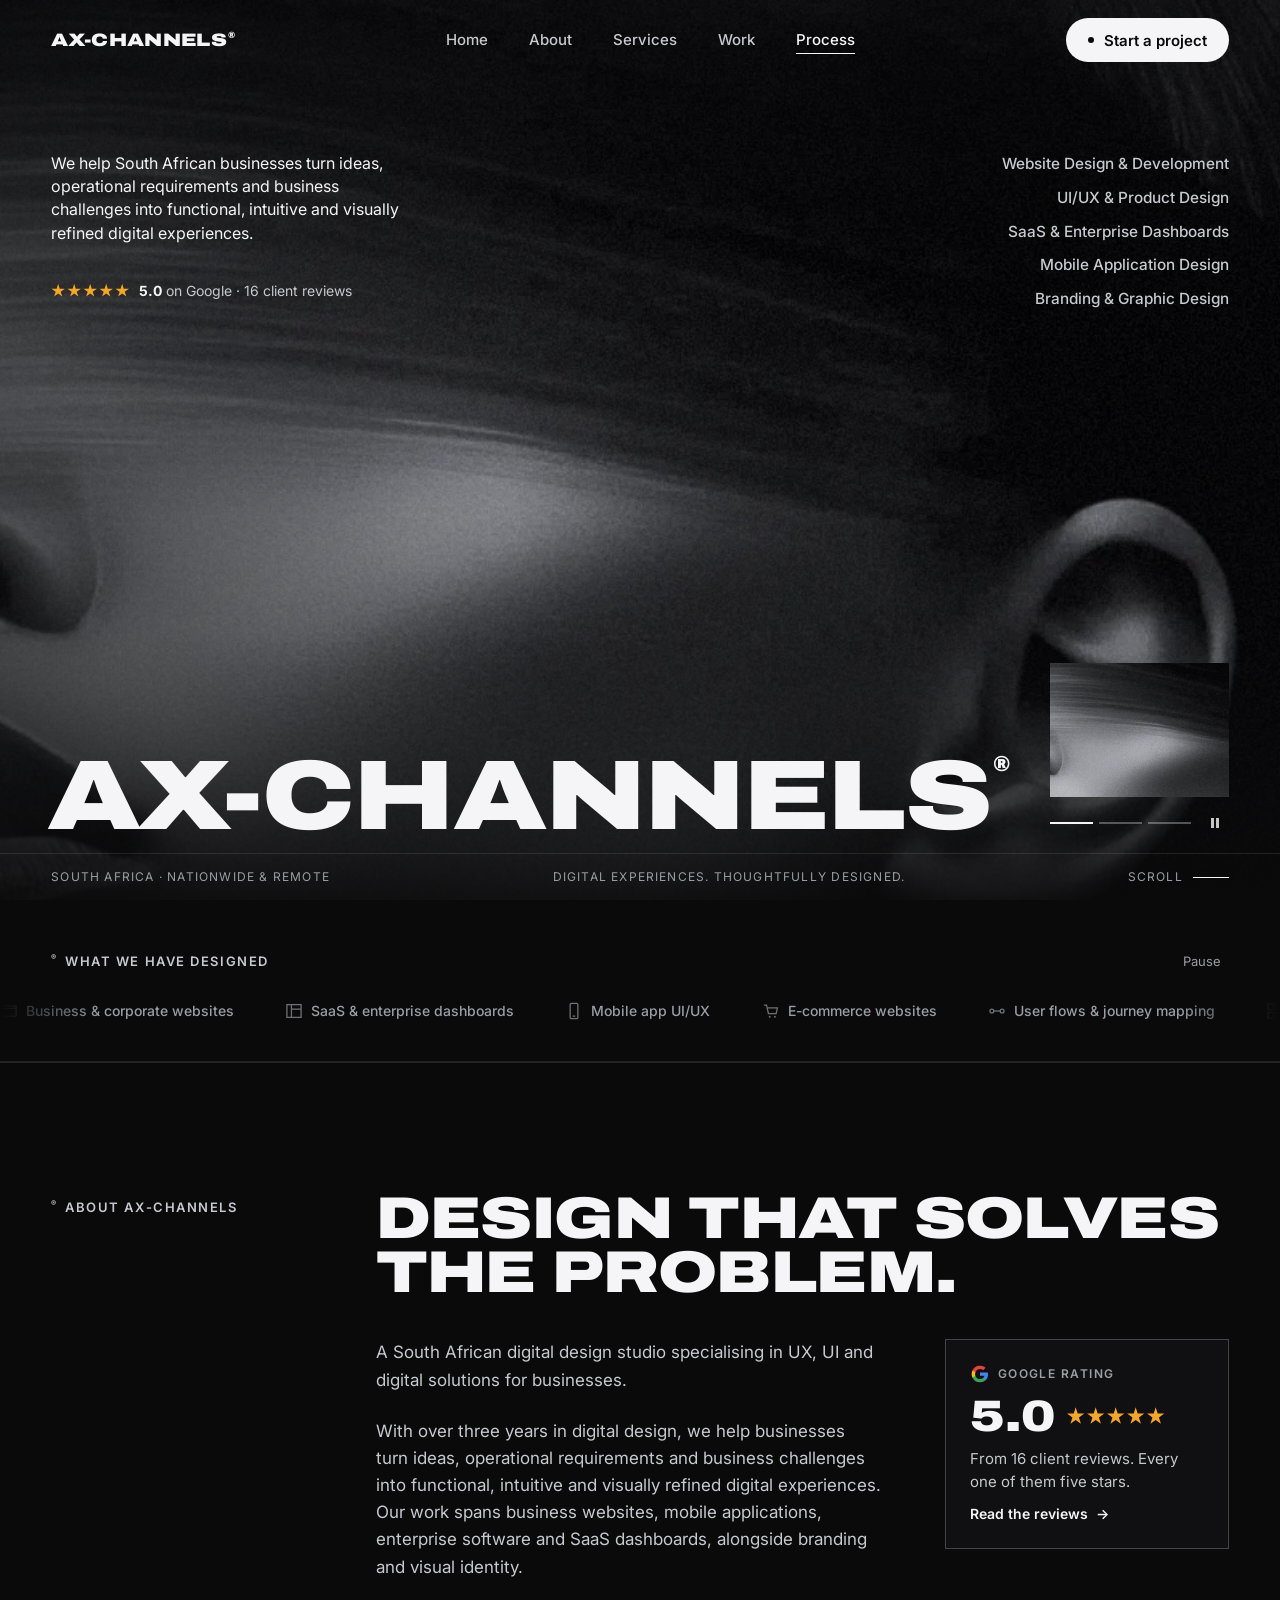
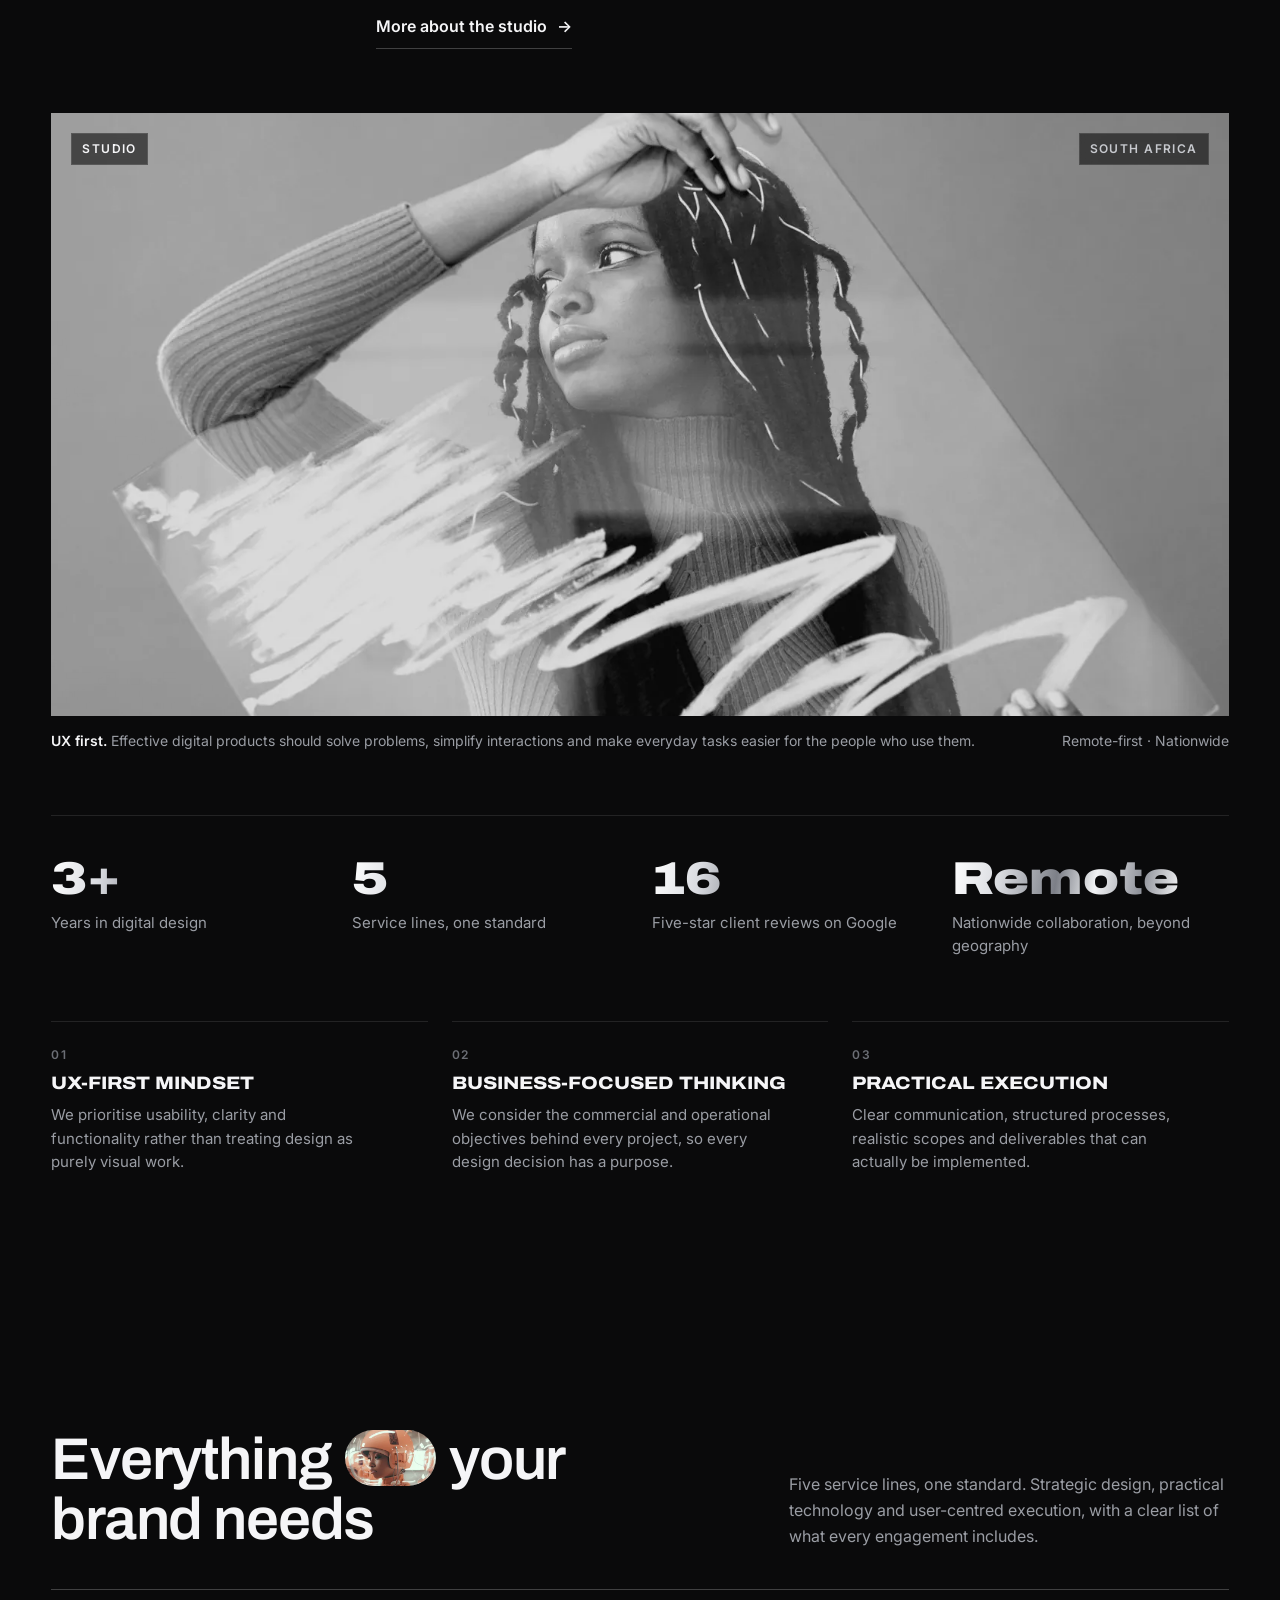
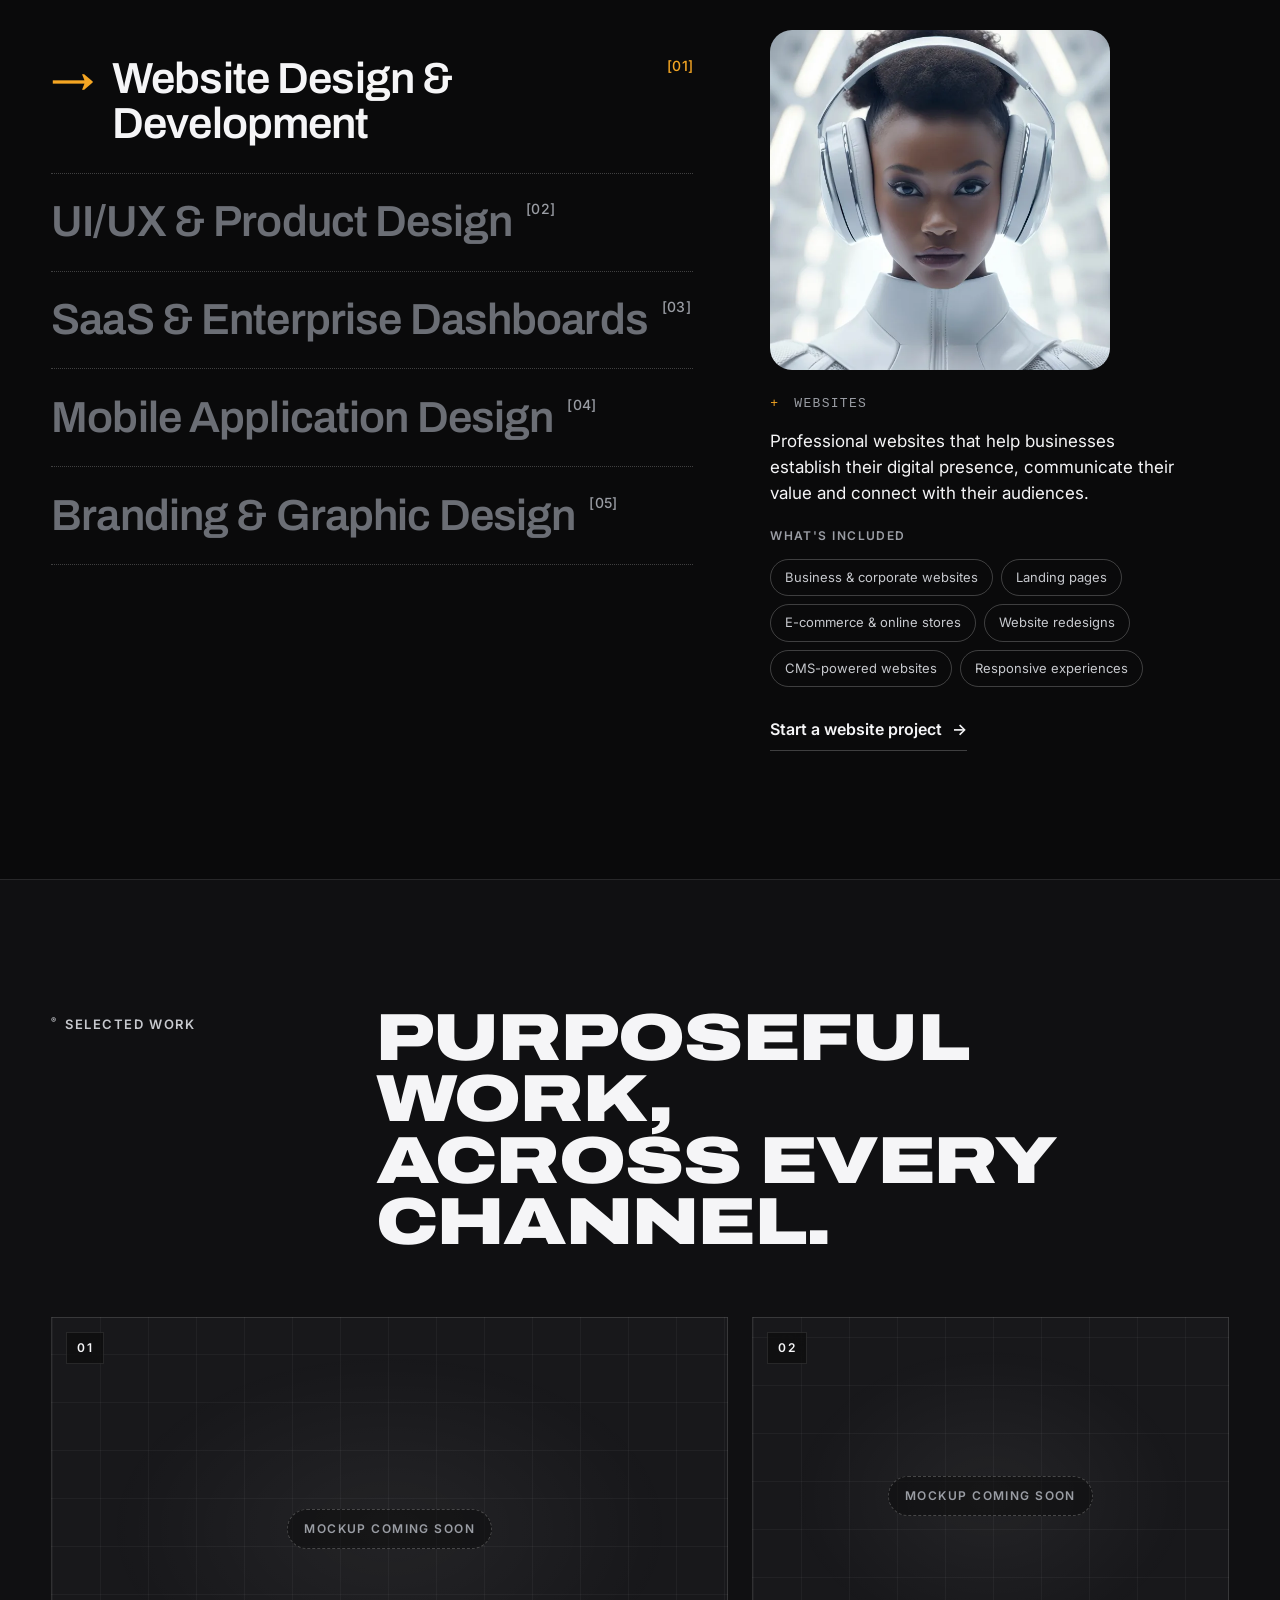
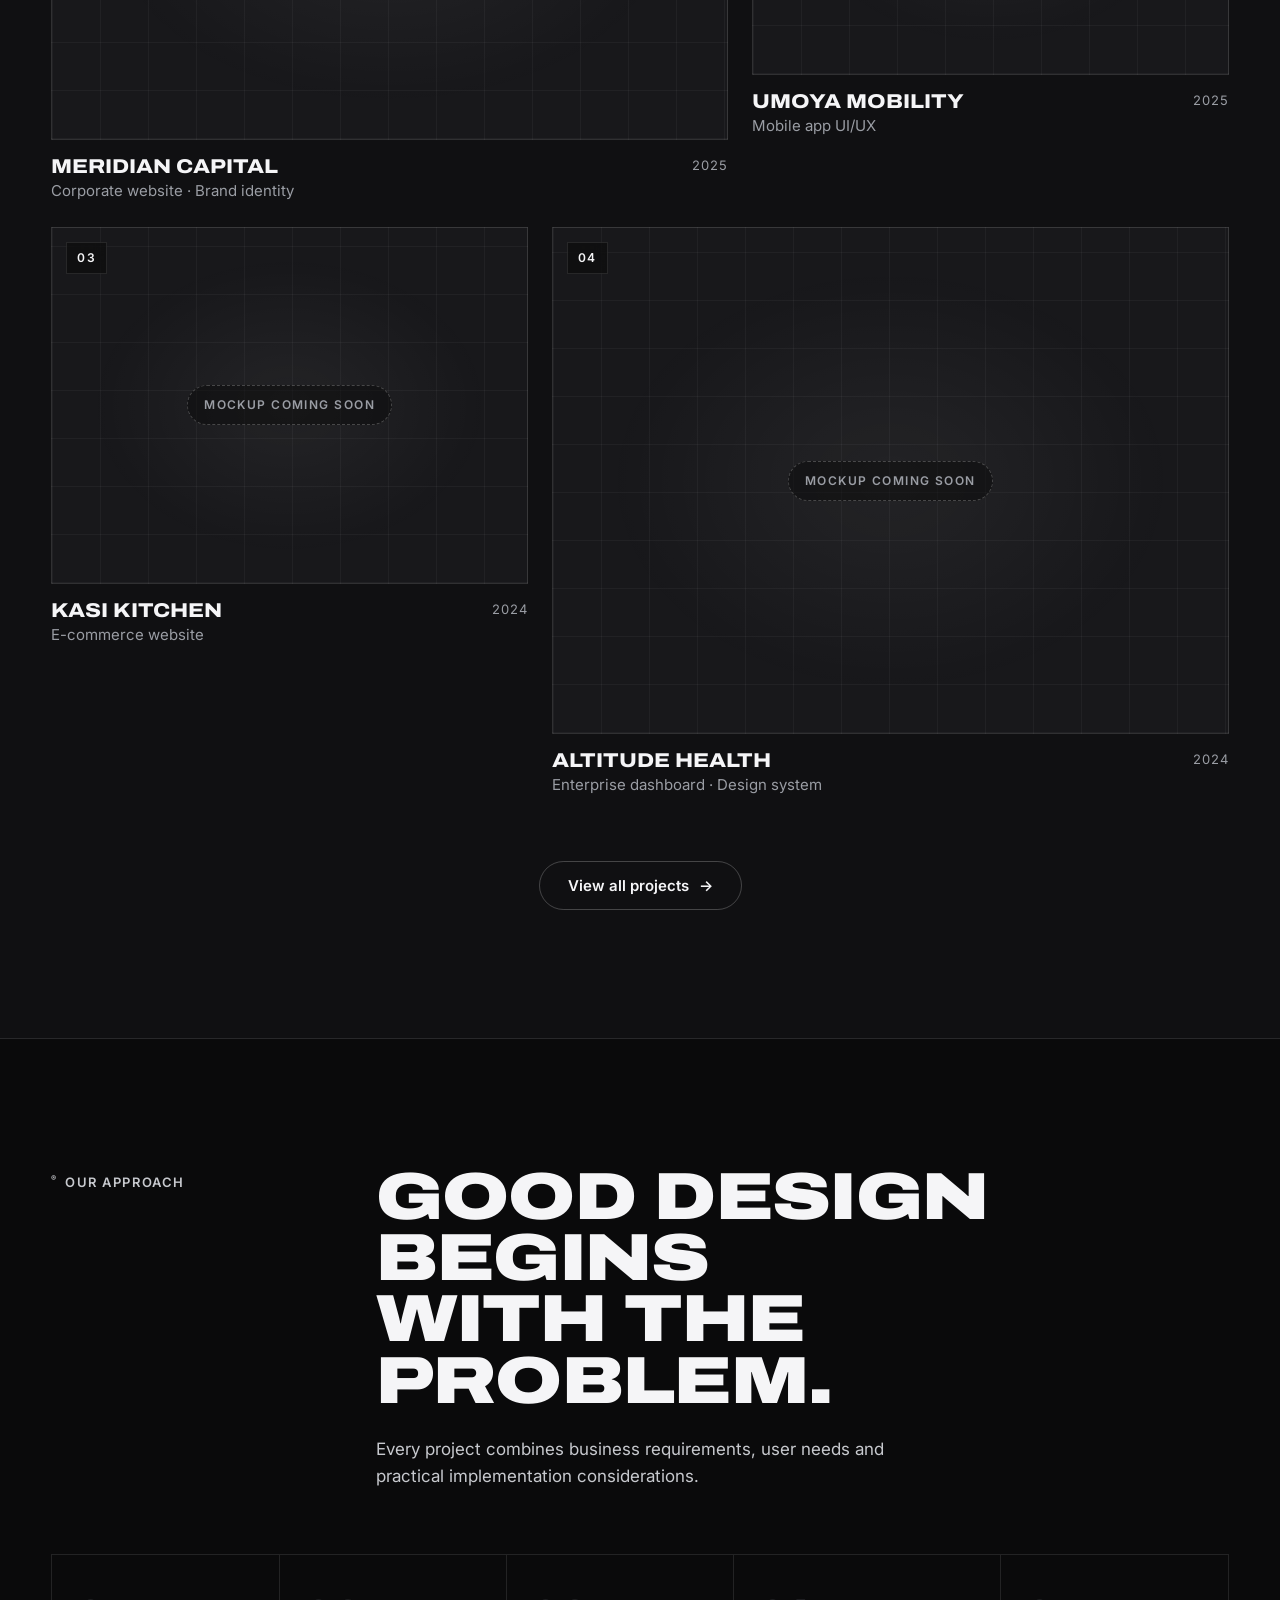
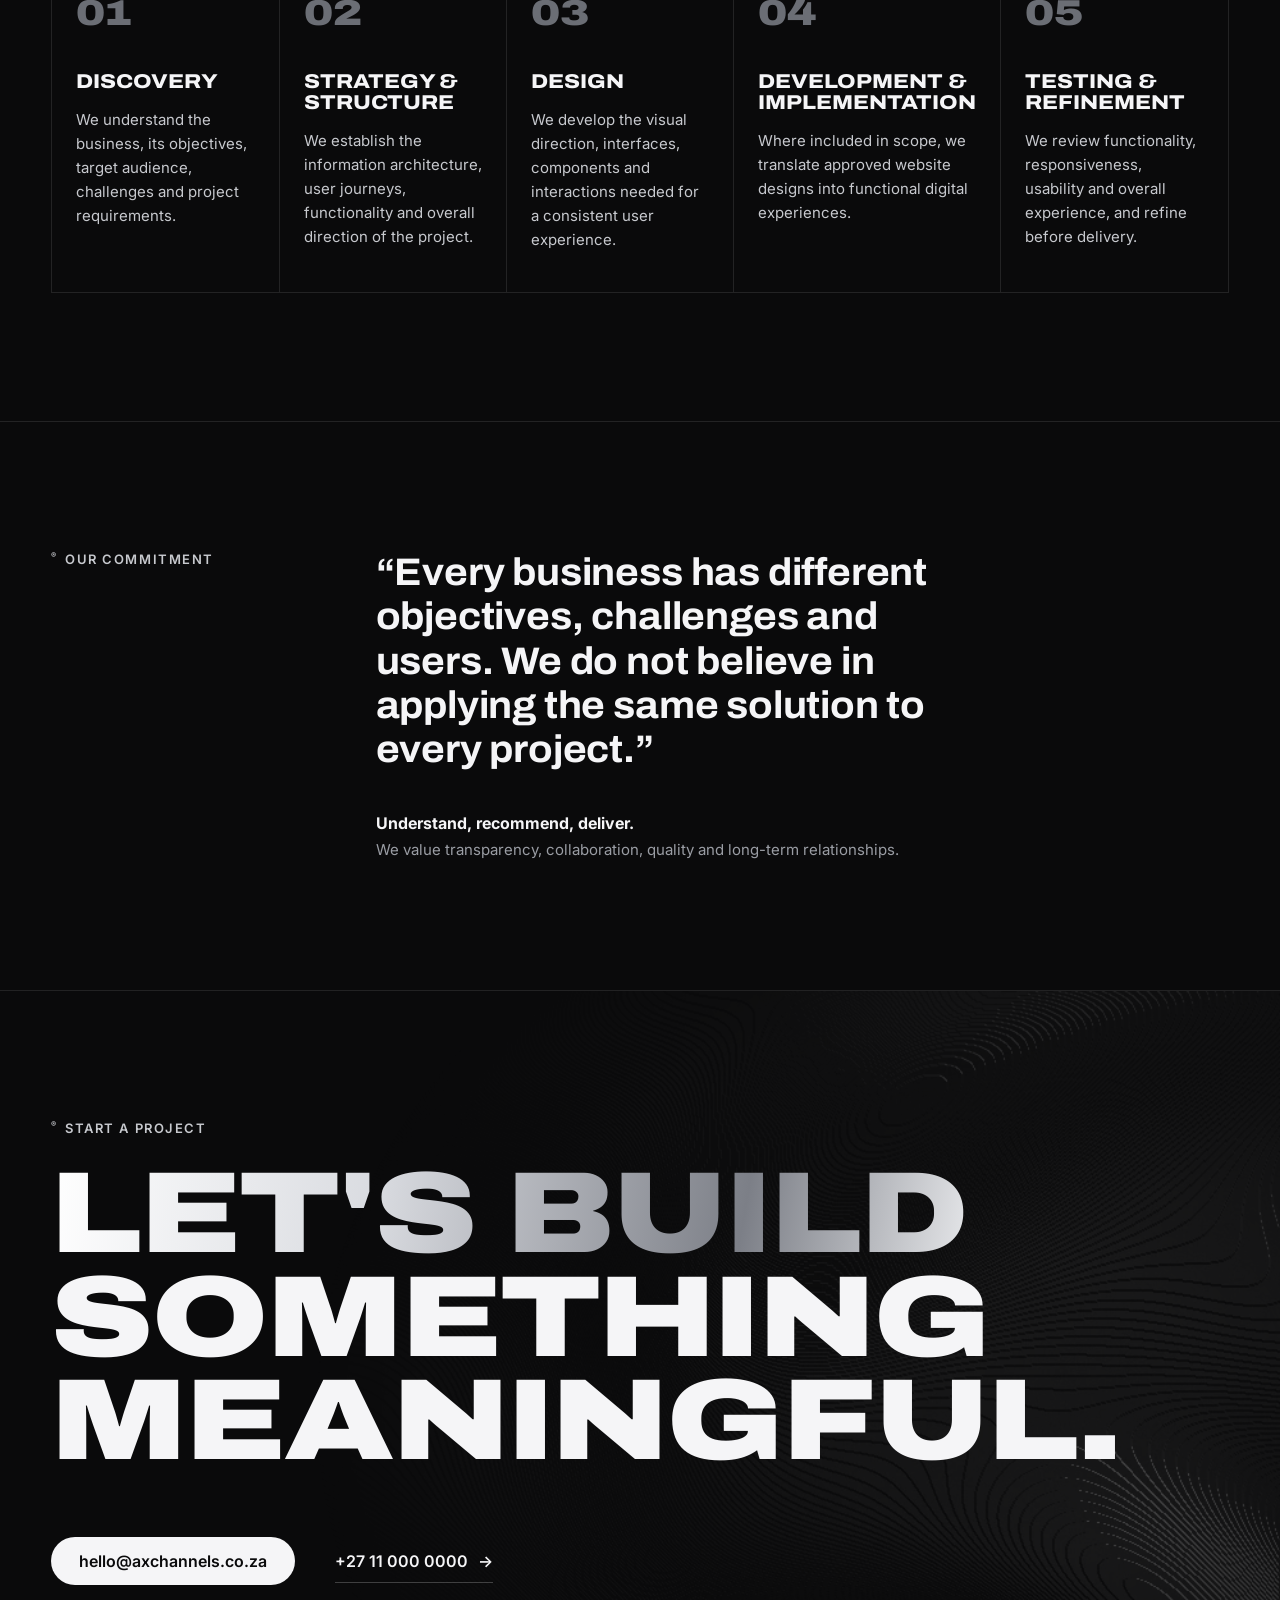
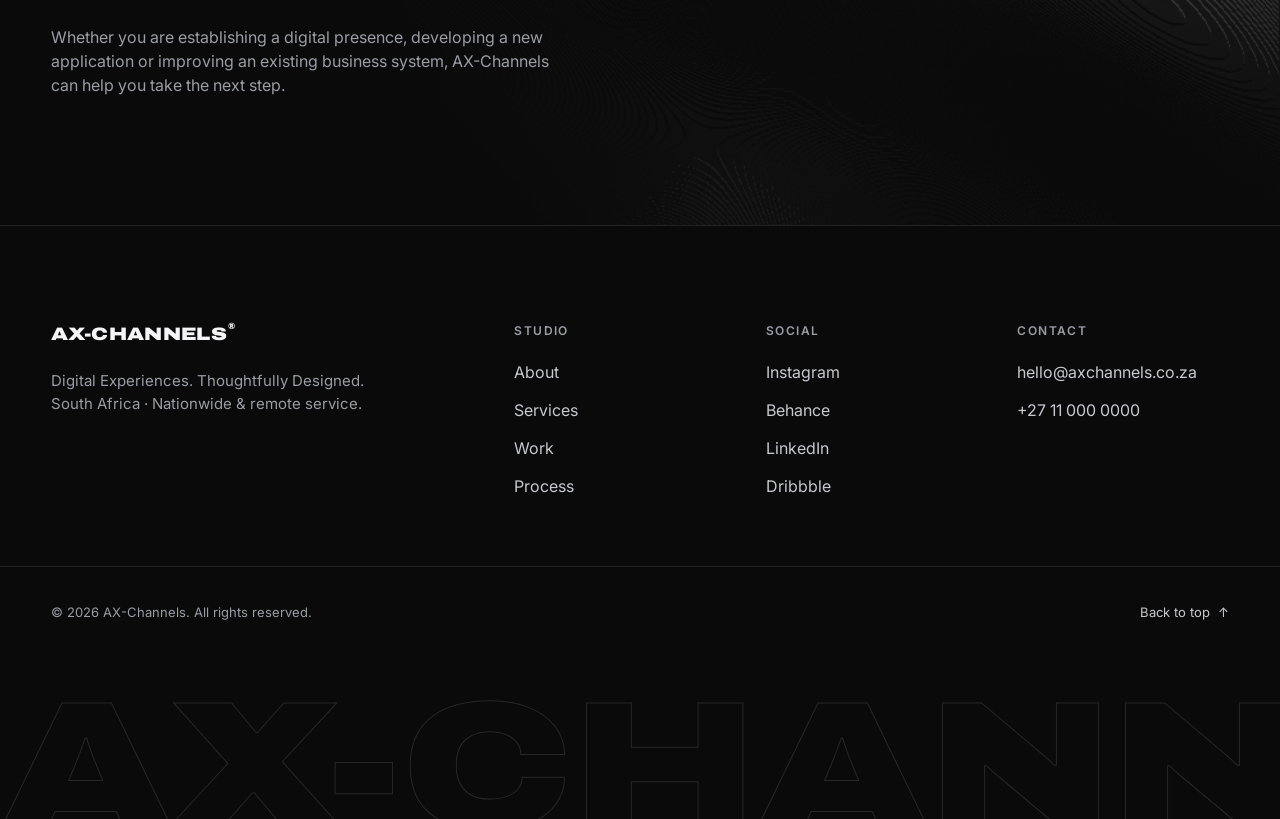
==== commit 93de0968: "Home: services list with detail panel, Google rating, about redesign, work placeholders - Services s" ====
--- a/index.html
+++ b/index.html
@@ -15,7 +15,7 @@
   <link rel="preconnect" href="https://fonts.gstatic.com" crossorigin>
   <link rel="preload" as="image" href="assets/img/hero-portrait.webp">
   <link href="https://fonts.googleapis.com/css2?family=Archivo:wdth,wght@100..125,500..900&family=Inter:wght@400;500;600&display=swap" rel="stylesheet">
-  <link rel="stylesheet" href="assets/css/styles.css?v=20261106">
+  <link rel="stylesheet" href="assets/css/styles.css?v=20261107">
 </head>
 <body>
   <a class="skip-link" href="#main">Skip to content</a>
@@ -67,9 +67,15 @@
       </div>
 
       <div class="container hero-grid">
+        <div class="hero-intro">
         <p class="hero-lede reveal">
           We help South African businesses turn ideas, operational requirements and business challenges into functional, intuitive and visually refined digital experiences.
         </p>
+        <a class="rating rating-compact reveal" href="#" aria-label="Rated 5.0 on Google from 16 client reviews">
+          <span class="stars" aria-hidden="true"><i></i><i></i><i></i><i></i><i></i></span>
+          <span><strong>5.0</strong> on Google · 16 client reviews</span>
+        </a>
+        </div>
 
         <ul class="hero-services reveal" aria-label="What we do">
           <li>Website Design &amp; Development</li>
@@ -114,9 +120,9 @@
     </section>
 
     <!-- ============ WHAT WE DESIGN ============ -->
-    <section class="marquee-section" aria-label="What we design">
+    <section class="marquee-section marquee-small" aria-label="What we have designed">
       <div class="container marquee-head">
-        <p class="eyebrow"><sup>®</sup> What we design</p>
+        <p class="eyebrow"><sup>®</sup> What we have designed</p>
         <button class="marquee-pause" type="button" aria-pressed="false">Pause</button>
       </div>
       <div class="marquee" data-marquee>
@@ -139,13 +145,19 @@
         <div class="studio-head">
           <p class="eyebrow reveal" id="studio-title"><sup>®</sup> About AX-Channels</p>
           <div>
-            <h2 class="display studio-title reveal">Design that solves the problem. <span class="muted">Not just the look.</span></h2>
+            <h2 class="display studio-title reveal">Design that solves<br>the problem.</h2>
             <div class="studio-intro">
-              <p class="statement reveal">A South African digital design studio specialising in UX, UI and digital solutions for businesses.</p>
               <div class="reveal">
+                <p class="studio-lede">A South African digital design studio specialising in UX, UI and digital solutions for businesses.</p>
                 <p>With over three years in digital design, we help businesses turn ideas, operational requirements and business challenges into functional, intuitive and visually refined digital experiences. Our work spans business websites, mobile applications, enterprise software and SaaS dashboards, alongside branding and visual identity.</p>
                 <a href="about.html" class="link-arrow">More about the studio <span aria-hidden="true">→</span></a>
               </div>
+              <a class="rating rating-card reveal" href="#" aria-label="Rated 5.0 on Google from 16 client reviews">
+                <span class="rating-google"><svg width="20" height="20" viewBox="0 0 24 24" aria-hidden="true"><path fill="#4285F4" d="M21.6 12.2c0-.7-.1-1.4-.2-2H12v3.9h5.4a4.6 4.6 0 0 1-2 3v2.5h3.2c1.9-1.7 3-4.3 3-7.4z"/><path fill="#34A853" d="M12 22c2.7 0 5-.9 6.6-2.4l-3.2-2.5c-.9.6-2 1-3.4 1-2.6 0-4.8-1.8-5.6-4.1H3.1v2.6A10 10 0 0 0 12 22z"/><path fill="#FBBC04" d="M6.4 14a6 6 0 0 1 0-3.9V7.5H3.1a10 10 0 0 0 0 9z"/><path fill="#EA4335" d="M12 6c1.5 0 2.8.5 3.8 1.5l2.9-2.9A10 10 0 0 0 3.1 7.5L6.4 10c.8-2.3 3-4 5.6-4z"/></svg> Google rating</span>
+                <span class="rating-score"><strong>5.0</strong><span class="stars" aria-hidden="true"><i></i><i></i><i></i><i></i><i></i></span></span>
+                <span class="rating-note">From 16 client reviews. Every one of them five stars.</span>
+                <span class="rating-link">Read the reviews <span aria-hidden="true">→</span></span>
+              </a>
             </div>
           </div>
         </div>
@@ -160,8 +172,8 @@
         <div class="stats reveal" role="list" aria-label="Studio at a glance">
           <div role="listitem"><strong data-count="3" data-suffix="+">3+</strong><span>Years in digital design</span></div>
           <div role="listitem"><strong data-count="5">5</strong><span>Service lines, one standard</span></div>
-          <div role="listitem"><strong>ZA</strong><span>Based in South Africa, serving nationwide</span></div>
-          <div role="listitem"><strong>Remote</strong><span>Collaboration beyond geography</span></div>
+          <div role="listitem"><strong data-count="16">16</strong><span>Five-star client reviews on Google</span></div>
+          <div role="listitem"><strong>Remote</strong><span>Nationwide collaboration, beyond geography</span></div>
         </div>
 
         <ol class="principles" aria-label="How we think">
@@ -175,107 +187,94 @@
     <!-- ============ SERVICES ============ -->
     <section class="services section" id="services" aria-labelledby="services-title">
       <div class="container">
-        <div class="section-head">
-          <p class="eyebrow reveal" id="services-title"><sup>®</sup> Our services</p>
-          <h2 class="display reveal">Five disciplines.<br>One standard.</h2>
-        </div>
-      </div>
-
-      <article class="service reveal">
-        <div class="container">
-          <figure class="service-media">
-            <img src="assets/img/work-street.webp" width="1435" height="750" alt="Monochrome street scene with neon light, representing websites built by AX-Channels" loading="lazy">
-            <span class="index">01</span>
-          </figure>
-          <div class="service-body">
-            <h3 class="display-sm">Website Design<br>&amp; Development</h3>
-            <div>
-              <p>Professional websites that help businesses establish their digital presence, communicate their value and connect with their audiences. Responsive, CMS-powered and built to be maintained.</p>
-              <ul class="tags" aria-label="Capabilities">
-                <li>Business &amp; corporate websites</li><li>Landing pages</li><li>E-commerce &amp; online stores</li><li>Website redesigns</li><li>CMS-powered websites</li><li>Responsive experiences</li>
-              </ul>
+        <div class="services-head">
+          <p class="eyebrow reveal sr-only" id="services-title">Our services</p>
+          <h2 class="services-title reveal">Everything <span class="pill" aria-hidden="true"><img src="assets/img/pill-saas.webp" width="320" height="320" alt="" loading="lazy"></span> your<br>brand needs</h2>
+          <p class="services-lede reveal">Five service lines, one standard. Strategic design, practical technology and user-centred execution, with a clear list of what every engagement includes.</p>
+        </div>
+
+        <div class="services-grid reveal" data-services>
+          <ul class="svc-list" role="tablist" aria-label="Services">
+            <li class="svc-item is-active">
+              <button type="button" class="svc-name" id="svc-tab-1" role="tab" aria-selected="true" aria-controls="svc-panel-1" data-svc="0">
+                <span class="svc-arrow" aria-hidden="true">→</span>
+                <span class="svc-label">Website Design &amp; Development</span>
+                <span class="svc-index" aria-hidden="true">[01]</span>
+              </button>
+            </li>
+            <li class="svc-item">
+              <button type="button" class="svc-name" id="svc-tab-2" role="tab" aria-selected="false" aria-controls="svc-panel-2" data-svc="1">
+                <span class="svc-arrow" aria-hidden="true">→</span>
+                <span class="svc-label">UI/UX &amp; Product Design</span>
+                <span class="svc-index" aria-hidden="true">[02]</span>
+              </button>
+            </li>
+            <li class="svc-item">
+              <button type="button" class="svc-name" id="svc-tab-3" role="tab" aria-selected="false" aria-controls="svc-panel-3" data-svc="2">
+                <span class="svc-arrow" aria-hidden="true">→</span>
+                <span class="svc-label">SaaS &amp; Enterprise Dashboards</span>
+                <span class="svc-index" aria-hidden="true">[03]</span>
+              </button>
+            </li>
+            <li class="svc-item">
+              <button type="button" class="svc-name" id="svc-tab-4" role="tab" aria-selected="false" aria-controls="svc-panel-4" data-svc="3">
+                <span class="svc-arrow" aria-hidden="true">→</span>
+                <span class="svc-label">Mobile Application Design</span>
+                <span class="svc-index" aria-hidden="true">[04]</span>
+              </button>
+            </li>
+            <li class="svc-item">
+              <button type="button" class="svc-name" id="svc-tab-5" role="tab" aria-selected="false" aria-controls="svc-panel-5" data-svc="4">
+                <span class="svc-arrow" aria-hidden="true">→</span>
+                <span class="svc-label">Branding &amp; Graphic Design</span>
+                <span class="svc-index" aria-hidden="true">[05]</span>
+              </button>
+            </li>
+          </ul>
+          <div class="svc-panels">
+            <div class="svc-detail is-active" id="svc-panel-1" role="tabpanel" aria-labelledby="svc-tab-1">
+              <figure class="svc-media"><img src="assets/img/service-web.webp" width="1000" height="667" alt="Portrait in white headphones inside a symmetrical white corridor" loading="eager" style="--pos: 50% 30%"></figure>
+              <p class="svc-kicker"><span aria-hidden="true">+</span> Websites</p>
+              <p class="svc-desc">Professional websites that help businesses establish their digital presence, communicate their value and connect with their audiences.</p>
+              <p class="svc-included">What's included</p>
+              <ul class="tags" aria-label="What's included"><li>Business &amp; corporate websites</li><li>Landing pages</li><li>E-commerce &amp; online stores</li><li>Website redesigns</li><li>CMS-powered websites</li><li>Responsive experiences</li></ul>
               <a href="#contact" class="link-arrow">Start a website project <span aria-hidden="true">→</span></a>
             </div>
+            <div class="svc-detail" id="svc-panel-2" role="tabpanel" aria-labelledby="svc-tab-2" hidden>
+              <figure class="svc-media"><img src="assets/img/service-ux.webp" width="707" height="608" alt="Portrait wearing a mixed-reality headset against a blue background" loading="lazy" style="--pos: 60% 40%"></figure>
+              <p class="svc-kicker"><span aria-hidden="true">+</span> UI/UX</p>
+              <p class="svc-desc">User-centred digital products with an emphasis on usability, functionality, consistency and intuitive interactions.</p>
+              <p class="svc-included">What's included</p>
+              <ul class="tags" aria-label="What's included"><li>UI design</li><li>UX design</li><li>User flows &amp; journey mapping</li><li>Wireframing &amp; prototyping</li><li>Information architecture</li><li>Design systems</li><li>Interface audits</li></ul>
+              <a href="#contact" class="link-arrow">Design a product <span aria-hidden="true">→</span></a>
+            </div>
+            <div class="svc-detail" id="svc-panel-3" role="tabpanel" aria-labelledby="svc-tab-3" hidden>
+              <figure class="svc-media"><img src="assets/img/service-saas.webp" width="1000" height="817" alt="Portrait in an orange helmet inside a clear glass dome" loading="lazy" style="--pos: 40% 40%"></figure>
+              <p class="svc-kicker"><span aria-hidden="true">+</span> SaaS &amp; Dashboards</p>
+              <p class="svc-desc">Structured digital systems that help businesses manage information, workflows, operations and everyday business activities.</p>
+              <p class="svc-included">What's included</p>
+              <ul class="tags" aria-label="What's included"><li>SaaS platform interfaces</li><li>Enterprise dashboards</li><li>Business management interfaces</li><li>Admin &amp; operational dashboards</li><li>Workflow &amp; process design</li><li>Data visualisation</li><li>Role-based experiences</li></ul>
+              <a href="#contact" class="link-arrow">Plan a dashboard system <span aria-hidden="true">→</span></a>
+            </div>
+            <div class="svc-detail" id="svc-panel-4" role="tabpanel" aria-labelledby="svc-tab-4" hidden>
+              <figure class="svc-media"><img src="assets/img/service-mobile.webp" width="995" height="1400" alt="Portrait holding a glowing neon heart against a yellow background" loading="lazy" style="--pos: 50% 35%"></figure>
+              <p class="svc-kicker"><span aria-hidden="true">+</span> Mobile apps</p>
+              <p class="svc-desc">Mobile application experiences that make digital services and products easier to access and use.</p>
+              <p class="svc-included">What's included</p>
+              <ul class="tags" aria-label="What's included"><li>Mobile app UI/UX</li><li>App architecture &amp; user flows</li><li>Interactive prototypes</li><li>Responsive interface systems</li><li>Design systems &amp; developer handoff</li></ul>
+              <a href="#contact" class="link-arrow">Design a mobile app <span aria-hidden="true">→</span></a>
+            </div>
+            <div class="svc-detail" id="svc-panel-5" role="tabpanel" aria-labelledby="svc-tab-5" hidden>
+              <figure class="svc-media"><img src="assets/img/service-brand.webp" width="1400" height="1147" alt="Portrait with a sculpted silver costume and white hair" loading="lazy" style="--pos: 55% 25%"></figure>
+              <p class="svc-kicker"><span aria-hidden="true">+</span> Branding</p>
+              <p class="svc-desc">A consistent visual identity across your digital and communication channels, from the logo to everyday assets.</p>
+              <p class="svc-included">What's included</p>
+              <ul class="tags" aria-label="What's included"><li>Logo design</li><li>Brand identity systems</li><li>Brand guidelines</li><li>Marketing &amp; promotional graphics</li><li>Digital communication assets</li><li>Stationery &amp; visual materials</li></ul>
+              <a href="#contact" class="link-arrow">Build a brand <span aria-hidden="true">→</span></a>
+            </div>
           </div>
         </div>
-      </article>
-
-      <article class="service reveal">
-        <div class="container">
-          <figure class="service-media">
-            <svg viewBox="0 0 1600 820" role="img" aria-label="Wireframe of a product interface: navigation, cards, a form and buttons" preserveAspectRatio="xMidYMid slice"><rect width="1600" height="820" fill="#131316"/><g fill="none" stroke="#5e626b" stroke-width="2"><rect x="120" y="90" width="1360" height="640" rx="14"/><path d="M120 170h1360"/><rect x="170" y="230" width="380" height="210" rx="10"/><rect x="610" y="230" width="380" height="210" rx="10"/><rect x="1050" y="230" width="380" height="210" rx="10"/><rect x="170" y="500" width="820" height="170" rx="10"/><rect x="1050" y="500" width="380" height="170" rx="10"/></g><g fill="#8a8e97"><rect x="170" y="118" width="120" height="14" rx="7"/><rect x="330" y="118" width="80" height="14" rx="7" opacity=".5"/><rect x="440" y="118" width="80" height="14" rx="7" opacity=".5"/><rect x="200" y="262" width="160" height="16" rx="8"/><rect x="200" y="296" width="300" height="10" rx="5" opacity=".5"/><rect x="200" y="320" width="240" height="10" rx="5" opacity=".5"/><rect x="640" y="262" width="160" height="16" rx="8"/><rect x="640" y="296" width="300" height="10" rx="5" opacity=".5"/><rect x="640" y="320" width="240" height="10" rx="5" opacity=".5"/><rect x="1080" y="262" width="160" height="16" rx="8"/><rect x="1080" y="296" width="300" height="10" rx="5" opacity=".5"/><rect x="200" y="530" width="220" height="16" rx="8"/><rect x="200" y="570" width="500" height="44" rx="8" fill="none" stroke="#5e626b" stroke-width="2"/><rect x="1080" y="530" width="180" height="16" rx="8"/></g><rect x="1300" y="110" width="150" height="34" rx="17" fill="#f5f5f7"/><rect x="200" y="378" width="140" height="36" rx="18" fill="#f5f5f7"/><rect x="640" y="378" width="140" height="36" rx="18" fill="none" stroke="#c7c9ce" stroke-width="2"/><rect x="1080" y="378" width="60" height="30" rx="15" fill="#c7c9ce"/><circle cx="1124" cy="393" r="11" fill="#131316"/><rect x="730" y="570" width="200" height="44" rx="22" fill="#f5f5f7"/><rect x="1080" y="570" width="320" height="80" rx="8" fill="#1d1d21"/></svg>
-            <span class="index">02</span>
-          </figure>
-          <div class="service-body">
-            <h3 class="display-sm">UI/UX &amp;<br>Product Design</h3>
-            <div>
-              <p>User-centred digital products with an emphasis on usability, functionality, consistency and intuitive interactions. From first user flow to a documented design system.</p>
-              <ul class="tags" aria-label="Capabilities">
-                <li>UI design</li><li>UX design</li><li>User flows &amp; journey mapping</li><li>Wireframing &amp; prototyping</li><li>Information architecture</li><li>Design systems</li><li>Interface audits</li>
-              </ul>
-              <a href="#contact" class="link-arrow">Design a product <span aria-hidden="true">→</span></a>
-            </div>
-          </div>
-        </div>
-      </article>
-
-      <article class="service reveal">
-        <div class="container">
-          <figure class="service-media">
-            <svg viewBox="0 0 1600 820" role="img" aria-label="Wireframe of an enterprise dashboard: sidebar, metric tiles, a bar chart and a data table" preserveAspectRatio="xMidYMid slice"><rect width="1600" height="820" fill="#131316"/><rect x="0" y="0" width="300" height="820" fill="#17171a"/><g fill="#8a8e97"><rect x="40" y="86" width="120" height="16" rx="8" fill="#f5f5f7"/><rect x="40" y="140" width="180" height="12" rx="6"/><rect x="40" y="186" width="140" height="12" rx="6" opacity=".5"/><rect x="40" y="232" width="200" height="12" rx="6" opacity=".5"/><rect x="40" y="278" width="150" height="12" rx="6" opacity=".5"/><rect x="40" y="324" width="190" height="12" rx="6" opacity=".5"/></g><rect x="24" y="126" width="252" height="40" rx="8" fill="#232327"/><g fill="none" stroke="#5e626b" stroke-width="2"><rect x="360" y="120" width="260" height="130" rx="10"/><rect x="650" y="120" width="260" height="130" rx="10"/><rect x="940" y="120" width="260" height="130" rx="10"/><rect x="1230" y="120" width="310" height="130" rx="10"/><rect x="360" y="290" width="760" height="470" rx="10"/><rect x="1150" y="290" width="390" height="470" rx="10"/></g><g fill="#8a8e97"><rect x="384" y="146" width="110" height="10" rx="5" opacity=".6"/><rect x="384" y="176" width="150" height="26" rx="6" fill="#f5f5f7"/><rect x="674" y="146" width="110" height="10" rx="5" opacity=".6"/><rect x="674" y="176" width="130" height="26" rx="6" fill="#f5f5f7"/><rect x="964" y="146" width="110" height="10" rx="5" opacity=".6"/><rect x="964" y="176" width="160" height="26" rx="6" fill="#f5f5f7"/><rect x="1254" y="146" width="110" height="10" rx="5" opacity=".6"/><rect x="1254" y="176" width="120" height="26" rx="6" fill="#f5f5f7"/><rect x="390" y="316" width="200" height="12" rx="6"/></g><g fill="#c7c9ce"><rect x="410" y="620" width="40" height="100"/><rect x="480" y="560" width="40" height="160"/><rect x="550" y="500" width="40" height="220"/><rect x="620" y="540" width="40" height="180"/><rect x="690" y="430" width="40" height="290"/><rect x="760" y="470" width="40" height="250"/><rect x="830" y="380" width="40" height="340" fill="#f5f5f7"/><rect x="900" y="440" width="40" height="280"/><rect x="970" y="400" width="40" height="320"/><rect x="1040" y="360" width="40" height="360" fill="#f5f5f7"/></g><path d="M390 720h700" stroke="#5e626b" stroke-width="2"/><g fill="#8a8e97"><rect x="1176" y="316" width="160" height="12" rx="6"/><rect x="1176" y="372" width="330" height="1" fill="#5e626b"/><rect x="1176" y="396" width="120" height="10" rx="5" opacity=".6"/><rect x="1400" y="396" width="100" height="10" rx="5"/><rect x="1176" y="440" width="120" height="10" rx="5" opacity=".6"/><rect x="1400" y="440" width="80" height="10" rx="5"/><rect x="1176" y="484" width="120" height="10" rx="5" opacity=".6"/><rect x="1400" y="484" width="110" height="10" rx="5"/><rect x="1176" y="528" width="120" height="10" rx="5" opacity=".6"/><rect x="1400" y="528" width="90" height="10" rx="5"/><rect x="1176" y="572" width="120" height="10" rx="5" opacity=".6"/><rect x="1400" y="572" width="100" height="10" rx="5"/><rect x="1176" y="616" width="120" height="10" rx="5" opacity=".6"/><rect x="1400" y="616" width="70" height="10" rx="5"/></g><rect x="1176" y="680" width="330" height="44" rx="22" fill="#f5f5f7"/></svg>
-            <span class="index">03</span>
-          </figure>
-          <div class="service-body">
-            <h3 class="display-sm">SaaS &amp; Enterprise<br>Dashboard Systems</h3>
-            <div>
-              <p>Structured digital systems that help businesses manage information, workflows, operations and everyday activities. Clear data, sensible roles and interfaces people can work in all day.</p>
-              <ul class="tags" aria-label="Capabilities">
-                <li>SaaS platform interfaces</li><li>Enterprise dashboards</li><li>Business management interfaces</li><li>Admin &amp; operational dashboards</li><li>Workflow &amp; process design</li><li>Data visualisation</li><li>Role-based experiences</li>
-              </ul>
-              <a href="#contact" class="link-arrow">Plan a dashboard system <span aria-hidden="true">→</span></a>
-            </div>
-          </div>
-        </div>
-      </article>
-
-      <article class="service reveal">
-        <div class="container">
-          <figure class="service-media">
-            <img src="assets/img/chrome-3.webp" width="1600" height="700" alt="Flowing liquid chrome surface, representing refined mobile interfaces" loading="lazy">
-            <span class="index">04</span>
-          </figure>
-          <div class="service-body">
-            <h3 class="display-sm">Mobile Application<br>Design</h3>
-            <div>
-              <p>Mobile experiences that make digital services and products easier to access and use. Research-backed flows, interactive prototypes and a clean handoff to your developers.</p>
-              <ul class="tags" aria-label="Capabilities">
-                <li>Mobile app UI/UX</li><li>App architecture &amp; user flows</li><li>Interactive prototypes</li><li>Responsive interface systems</li><li>Design systems &amp; developer handoff</li>
-              </ul>
-              <a href="#contact" class="link-arrow">Design a mobile app <span aria-hidden="true">→</span></a>
-            </div>
-          </div>
-        </div>
-      </article>
-
-      <article class="service reveal">
-        <div class="container">
-          <figure class="service-media">
-            <img src="assets/img/chrome-1.webp" width="1400" height="1000" alt="Sculpted silver chrome texture, representing a consistent brand identity system" loading="lazy">
-            <span class="index">05</span>
-          </figure>
-          <div class="service-body">
-            <h3 class="display-sm">Branding &amp;<br>Graphic Design</h3>
-            <div>
-              <p>A consistent visual identity across your digital and communication channels. Logo, identity system and guidelines, plus the everyday assets that keep the brand coherent.</p>
-              <ul class="tags" aria-label="Capabilities">
-                <li>Logo design</li><li>Brand identity systems</li><li>Brand guidelines</li><li>Marketing &amp; promotional graphics</li><li>Digital communication assets</li><li>Stationery &amp; visual materials</li>
-              </ul>
-              <a href="#contact" class="link-arrow">Build a brand <span aria-hidden="true">→</span></a>
-            </div>
-          </div>
-        </div>
-      </article>
-
+      </div>
     </section>
 
     <!-- ============ WORK ============ -->
@@ -288,7 +287,7 @@
 
         <div class="work-grid">
           <a href="#contact" class="work-card reveal span-7 tall">
-            <figure><img src="assets/img/hero-thumb.webp" width="450" height="560" alt="Silver-toned campaign portrait for Meridian Capital" loading="lazy"></figure>
+            <figure class="ph" aria-label="Project mockup coming soon"><span class="ref">01</span><span class="ph-label">Mockup coming soon</span></figure>
             <div class="work-meta">
               <h3>Meridian Capital</h3>
               <p>Corporate website · Brand identity</p>
@@ -296,7 +295,7 @@
             </div>
           </a>
           <a href="#contact" class="work-card reveal span-5">
-            <figure><img src="assets/img/chrome-2.webp" width="1000" height="1300" alt="Liquid chrome key visual for the Umoya Mobility app" loading="lazy"></figure>
+            <figure class="ph" aria-label="Project mockup coming soon"><span class="ref">02</span><span class="ph-label">Mockup coming soon</span></figure>
             <div class="work-meta">
               <h3>Umoya Mobility</h3>
               <p>Mobile app UI/UX</p>
@@ -304,7 +303,7 @@
             </div>
           </a>
           <a href="#contact" class="work-card reveal span-5">
-            <figure><img src="assets/img/work-street-tall.webp" width="600" height="750" alt="Monochrome editorial photograph for Kasi Kitchen" loading="lazy"></figure>
+            <figure class="ph" aria-label="Project mockup coming soon"><span class="ref">03</span><span class="ph-label">Mockup coming soon</span></figure>
             <div class="work-meta">
               <h3>Kasi Kitchen</h3>
               <p>E-commerce website</p>
@@ -312,7 +311,7 @@
             </div>
           </a>
           <a href="#contact" class="work-card reveal span-7">
-            <figure><img src="assets/img/chrome-1.webp" width="1400" height="1000" alt="Sculpted chrome texture from the Altitude Health dashboard system" loading="lazy"></figure>
+            <figure class="ph" aria-label="Project mockup coming soon"><span class="ref">04</span><span class="ph-label">Mockup coming soon</span></figure>
             <div class="work-meta">
               <h3>Altitude Health</h3>
               <p>Enterprise dashboard · Design system</p>
@@ -420,6 +419,6 @@
     <div class="footer-wordmark" aria-hidden="true">AX-CHANNELS</div>
   </footer>
 
-  <script src="assets/js/main.js?v=20261106" defer></script>
+  <script src="assets/js/main.js?v=20261107" defer></script>
 </body>
 </html>
--- a/assets/css/styles.css
+++ b/assets/css/styles.css
@@ -13,6 +13,7 @@
   --silver-3: #6b6e75;
   --line: rgba(255, 255, 255, 0.10);
   --line-strong: rgba(255, 255, 255, 0.22);
+  --accent: #f5a623;
   --chrome: linear-gradient(100deg, #ffffff 0%, #d9dbe0 18%, #7c7f87 38%, #f2f3f5 52%, #8f929a 68%, #ffffff 84%, #c2c4ca 100%);
 
   --font-display: "Archivo", "Arial Black", Impact, sans-serif;
@@ -213,7 +214,8 @@
   display: grid; grid-template-columns: minmax(0, 420px) 1fr auto; grid-template-rows: auto 1fr auto;
   gap: var(--space-3); flex: 1; padding-top: clamp(32px, 8vh, 96px);
 }
-.hero-lede { grid-column: 1; grid-row: 1; max-width: 36ch; font-size: clamp(1rem, 1.25vw, 1.25rem); line-height: 1.45; color: var(--white); }
+.hero-intro { grid-column: 1; grid-row: 1; }
+.hero-lede { max-width: 36ch; font-size: clamp(1rem, 1.25vw, 1.25rem); line-height: 1.45; color: var(--white); }
 .hero-services {
   grid-column: 3; grid-row: 1; text-align: right; display: grid; gap: 8px;
   font-size: clamp(0.9375rem, 1.2vw, 1.25rem); font-weight: 500; color: var(--silver);
@@ -290,6 +292,11 @@
 }
 .marquee-track li:hover { color: var(--white); }
 @keyframes marquee { to { transform: translateX(-50%); } }
+.marquee-small { padding-block: var(--space-4); }
+.marquee-small .marquee-head { margin-bottom: var(--space-2); }
+.marquee-small .marquee-track { gap: clamp(28px, 4vw, 56px); animation-duration: 55s; }
+.marquee-small .marquee-track li { font-size: 0.875rem; font-weight: 500; color: var(--silver-2); gap: 8px; }
+.marquee-small .marquee-track li svg { width: 18px; height: 18px; opacity: 0.7; }
 
 /* --------------------------------------------------------------------------
    Layout helpers
@@ -323,15 +330,36 @@
 .band-caption strong { color: var(--white); font-weight: 600; }
 
 /* --------------------------------------------------------------------------
+   Rating (Google)
+   -------------------------------------------------------------------------- */
+.stars { display: inline-flex; gap: 2px; }
+.stars i { width: 14px; height: 14px; background: var(--accent); clip-path: polygon(50% 0%, 61% 35%, 98% 35%, 68% 57%, 79% 91%, 50% 70%, 21% 91%, 32% 57%, 2% 35%, 39% 35%); }
+.rating-compact { display: inline-flex; align-items: center; gap: 10px; margin-top: var(--space-3); font-size: 0.875rem; color: var(--silver); min-height: 44px; }
+.rating-compact strong { color: var(--white); }
+.rating-compact:hover { color: var(--white); }
+.rating-card {
+  display: grid; align-content: start; gap: 10px; padding: var(--space-3);
+  border: 1px solid var(--line-strong); background: var(--ink-2);
+  transition: border-color var(--dur), transform var(--dur) var(--ease-out);
+}
+.rating-card:hover { border-color: var(--accent); transform: translateY(-2px); }
+.rating-google { display: inline-flex; align-items: center; gap: 8px; font-size: 0.75rem; letter-spacing: 0.12em; text-transform: uppercase; font-weight: 600; color: var(--silver-2); }
+.rating-score { display: flex; align-items: center; gap: 12px; }
+.rating-score strong { font-family: var(--font-display); font-weight: 900; font-variation-settings: "wdth" 120; font-size: 2.75rem; line-height: 1; }
+.rating-score .stars i { width: 18px; height: 18px; }
+.rating-note { color: var(--silver); font-size: 0.9375rem; line-height: 1.5; }
+.rating-link { font-size: 0.875rem; font-weight: 600; color: var(--white); display: inline-flex; gap: 8px; }
+
+/* --------------------------------------------------------------------------
    Studio (home)
    -------------------------------------------------------------------------- */
 .studio { border-top: 1px solid var(--line); }
 .studio-head { display: grid; grid-template-columns: minmax(180px, 1fr) minmax(0, 3fr); gap: var(--space-4); align-items: start; }
 .studio-head .eyebrow { padding-top: 0.5em; }
-.studio-title { max-width: 16ch; text-wrap: balance; }
+.studio-title { font-size: clamp(2.25rem, 4.6vw, 4.25rem); }
 .studio-title .muted { display: block; color: transparent; -webkit-text-stroke: 1px rgba(255,255,255,0.4); }
-.studio-intro { display: grid; grid-template-columns: minmax(0, 1fr) minmax(0, 1fr); gap: var(--space-4); margin-top: var(--space-4); }
-.studio-intro .statement { font-size: clamp(1.125rem, 1.7vw, 1.5rem); max-width: 30ch; }
+.studio-intro { display: grid; grid-template-columns: minmax(0, 1.6fr) minmax(260px, 0.9fr); gap: var(--space-4) var(--space-5); margin-top: var(--space-4); align-items: start; }
+.studio-lede { font-size: clamp(1.125rem, 1.5vw, 1.375rem); line-height: 1.45; color: var(--white); max-width: 40ch; margin-bottom: var(--space-3); }
 .studio-intro p:not(.statement) { color: var(--silver); font-size: 1.0625rem; line-height: 1.6; max-width: 56ch; }
 .studio-intro .link-arrow { margin-top: var(--space-3); }
 .studio .band { margin-top: var(--space-5); }
@@ -354,28 +382,61 @@
 .principles p { color: var(--silver-2); font-size: 0.9375rem; line-height: 1.55; max-width: 36ch; }
 
 /* --------------------------------------------------------------------------
-   Services
-   -------------------------------------------------------------------------- */
-.service { padding-block: var(--space-5); border-top: 1px solid var(--line); }
-.service-media { position: relative; overflow: hidden; aspect-ratio: 16 / 8.2; background: var(--ink-3); }
-.service-media img, .service-media svg { width: 100%; height: 100%; object-fit: cover; transform: scale(1.03); transition: transform 1.2s var(--ease-out), filter 1.2s var(--ease-out); filter: grayscale(1) brightness(0.9); }
-.service:hover .service-media img, .service:hover .service-media svg { transform: scale(1); filter: grayscale(1) brightness(1); }
-.service-media .index {
-  position: absolute; top: 20px; left: 20px; padding: 6px 10px;
-  font-size: 0.75rem; letter-spacing: 0.12em; font-weight: 600;
-  background: rgba(10,10,11,0.6); backdrop-filter: blur(8px); border: 1px solid var(--line);
-}
-.service-body {
-  display: grid; grid-template-columns: minmax(0, 1fr) minmax(0, 1.1fr); gap: var(--space-4);
-  padding-top: var(--space-4);
-}
-.service-body p { font-size: 1.0625rem; line-height: 1.6; color: var(--silver); max-width: 60ch; }
+   Services — stacked list with sticky detail panel
+   -------------------------------------------------------------------------- */
+.services-head { display: grid; grid-template-columns: minmax(0, 1.4fr) minmax(0, 1fr); gap: var(--space-4) var(--space-5); align-items: end; padding-bottom: var(--space-4); border-bottom: 1px solid var(--line-strong); }
+.services-title {
+  font-family: var(--font-display); font-weight: 600; font-variation-settings: "wdth" 100;
+  font-size: clamp(2.25rem, 4.6vw, 4.25rem); line-height: 1.02; letter-spacing: -0.02em;
+}
+.services-title .pill { display: inline-block; vertical-align: -0.12em; width: 1.55em; height: 0.95em; border-radius: var(--radius-pill); overflow: hidden; margin-inline: 0.04em; background: var(--ink-3); }
+.services-title .pill img { width: 100%; height: 100%; object-fit: cover; }
+.services-lede { color: var(--silver-2); font-size: 1rem; line-height: 1.6; max-width: 44ch; justify-self: end; }
+
+.services-grid { display: grid; grid-template-columns: minmax(0, 7fr) minmax(0, 5fr); gap: var(--space-5) clamp(var(--space-4), 6vw, var(--space-7)); margin-top: var(--space-4); align-items: start; }
+.svc-list { display: grid; }
+.svc-item { border-bottom: 1px dotted var(--line-strong); }
+.svc-name {
+  display: flex; align-items: baseline; width: 100%;
+  padding: clamp(16px, 2vw, 26px) 0; text-align: left; color: var(--silver-3);
+  font-family: var(--font-display); font-weight: 600; font-variation-settings: "wdth" 100;
+  font-size: clamp(1.625rem, 3.4vw, 2.875rem); line-height: 1.05; letter-spacing: -0.02em;
+  transition: color var(--dur) var(--ease-out);
+}
+.svc-name:hover { color: var(--silver); }
+.svc-arrow { flex: 0 0 auto; display: inline-block; width: 0; overflow: hidden; color: var(--accent); font-weight: 500; opacity: 0; transition: width var(--dur-slow) var(--ease-out), opacity var(--dur) var(--ease-out), margin var(--dur-slow) var(--ease-out); }
+.svc-label { flex: 0 1 auto; min-width: 0; }
+.svc-index { flex: 0 0 auto; align-self: flex-start; margin-left: 14px; margin-top: 0.2em; font-family: var(--font-body); font-size: 0.875rem; font-weight: 500; letter-spacing: 0.02em; color: var(--silver-2); }
+.svc-item.is-active .svc-name { color: var(--white); }
+.svc-item.is-active .svc-arrow { width: 1.05em; margin-right: 0.35em; opacity: 1; }
+.svc-item.is-active .svc-index { color: var(--accent); }
+
+.svc-panels { position: sticky; top: 112px; }
+.svc-detail { display: grid; gap: 14px; animation: panel-in 500ms var(--ease-out) both; }
+.svc-detail[hidden] { display: none; }
+@keyframes panel-in { from { opacity: 0; transform: translateY(10px); } }
+.svc-media { aspect-ratio: 1; max-width: 340px; width: 100%; border-radius: 22px; overflow: hidden; background: var(--ink-3); }
+.svc-media img { width: 100%; height: 100%; object-fit: cover; object-position: var(--pos, 50% 35%); }
+.svc-kicker { margin-top: 10px; font-family: ui-monospace, "SF Mono", Menlo, monospace; font-size: 0.8125rem; letter-spacing: 0.1em; text-transform: uppercase; color: var(--silver-2); }
+.svc-kicker span { color: var(--accent); margin-right: 6px; }
+.svc-desc { color: var(--white); font-size: 1.0625rem; line-height: 1.55; max-width: 38ch; }
+.svc-included { margin-top: 6px; font-size: 0.75rem; letter-spacing: 0.12em; text-transform: uppercase; font-weight: 600; color: var(--silver-2); }
+.svc-detail .tags { margin: 0; }
+.svc-detail .link-arrow { justify-self: start; margin-top: 6px; }
 .tags { display: flex; flex-wrap: wrap; gap: 8px; margin-block: var(--space-3); }
 .tags li { padding: 8px 14px; border: 1px solid var(--line-strong); border-radius: var(--radius-pill); font-size: 0.8125rem; color: var(--silver); white-space: nowrap; }
 
 /* --------------------------------------------------------------------------
    Work
    -------------------------------------------------------------------------- */
+.work-card figure.ph {
+  position: relative; display: grid; place-items: center; background: var(--ink-3);
+  background-image: repeating-linear-gradient(0deg, rgba(255,255,255,0.04) 0 1px, transparent 1px 48px), repeating-linear-gradient(90deg, rgba(255,255,255,0.04) 0 1px, transparent 1px 48px);
+  border: 1px solid var(--line);
+}
+.work-card figure.ph::after { content: ""; position: absolute; inset: 0; background: radial-gradient(60% 60% at 50% 50%, rgba(255,255,255,0.05), transparent 70%); pointer-events: none; }
+.ph-label { position: relative; z-index: 1; padding: 10px 16px; border: 1px dashed var(--line-strong); border-radius: var(--radius-pill); font-size: 0.75rem; letter-spacing: 0.12em; text-transform: uppercase; font-weight: 600; color: var(--silver-2); background: rgba(10,10,11,0.5); }
+.work-card:hover figure.ph { border-color: var(--line-strong); }
 .work { background: var(--ink-2); border-block: 1px solid var(--line); }
 .work-grid { display: grid; grid-template-columns: repeat(12, 1fr); gap: var(--space-3); }
 .work-card { display: block; position: relative; }
@@ -485,6 +546,14 @@
 /* --------------------------------------------------------------------------
    Work
    -------------------------------------------------------------------------- */
+.work-card figure.ph {
+  position: relative; display: grid; place-items: center; background: var(--ink-3);
+  background-image: repeating-linear-gradient(0deg, rgba(255,255,255,0.04) 0 1px, transparent 1px 48px), repeating-linear-gradient(90deg, rgba(255,255,255,0.04) 0 1px, transparent 1px 48px);
+  border: 1px solid var(--line);
+}
+.work-card figure.ph::after { content: ""; position: absolute; inset: 0; background: radial-gradient(60% 60% at 50% 50%, rgba(255,255,255,0.05), transparent 70%); pointer-events: none; }
+.ph-label { position: relative; z-index: 1; padding: 10px 16px; border: 1px dashed var(--line-strong); border-radius: var(--radius-pill); font-size: 0.75rem; letter-spacing: 0.12em; text-transform: uppercase; font-weight: 600; color: var(--silver-2); background: rgba(10,10,11,0.5); }
+.work-card:hover figure.ph { border-color: var(--line-strong); }
 .filters { display: flex; flex-wrap: wrap; gap: 8px; margin-top: var(--space-4); }
 .filters button {
   min-height: 44px; padding: 10px 18px; border: 1px solid var(--line-strong); border-radius: var(--radius-pill);
@@ -575,7 +644,8 @@
   .facts { grid-template-columns: repeat(2, 1fr); }
   .steps, .steps-5 { grid-template-columns: repeat(2, 1fr); }
   .steps li { min-height: 240px; }
-  .service-body { grid-template-columns: 1fr; gap: var(--space-3); }
+  .services-head { grid-template-columns: 1fr; align-items: start; }
+  .services-lede { justify-self: start; }
 }
 
 @media (max-width: 860px) {
@@ -586,7 +656,7 @@
   .hero { padding-top: 68px; }
 
   .hero-grid { grid-template-columns: 1fr; grid-template-rows: auto auto 1fr auto; }
-  .hero-lede { grid-column: 1; grid-row: 1; }
+  .hero-intro { grid-column: 1; grid-row: 1; }
   .hero-services { grid-column: 1; grid-row: 2; text-align: left; }
   .hero-bottom { grid-row: 4; flex-direction: column; align-items: flex-start; gap: var(--space-4); }
   .hero-carousel { width: 160px; }
@@ -598,6 +668,10 @@
   .split, .section-head { grid-template-columns: 1fr; gap: var(--space-3); }
   .studio-head, .page-hero-grid { grid-template-columns: 1fr; gap: var(--space-3); }
   .studio-intro { grid-template-columns: 1fr; gap: var(--space-3); }
+  .services-grid { grid-template-columns: 1fr; gap: 0; }
+  .svc-panels { position: static; }
+  .svc-detail { padding: 4px 0 var(--space-4); }
+  .svc-media { max-width: none; aspect-ratio: 4 / 3; }
   .principles { grid-template-columns: 1fr; gap: var(--space-2); }
   .band { aspect-ratio: 4 / 3; }
   .page-hero { padding-top: calc(68px + var(--space-5)); }
@@ -613,7 +687,6 @@
   .work-grid { gap: var(--space-3); }
   .span-7, .span-5 { grid-column: span 12; }
   .work-card.tall figure, .work-card figure { aspect-ratio: 4 / 3; }
-  .service-media { aspect-ratio: 4 / 3; }
 }
 
 @media (max-width: 520px) {
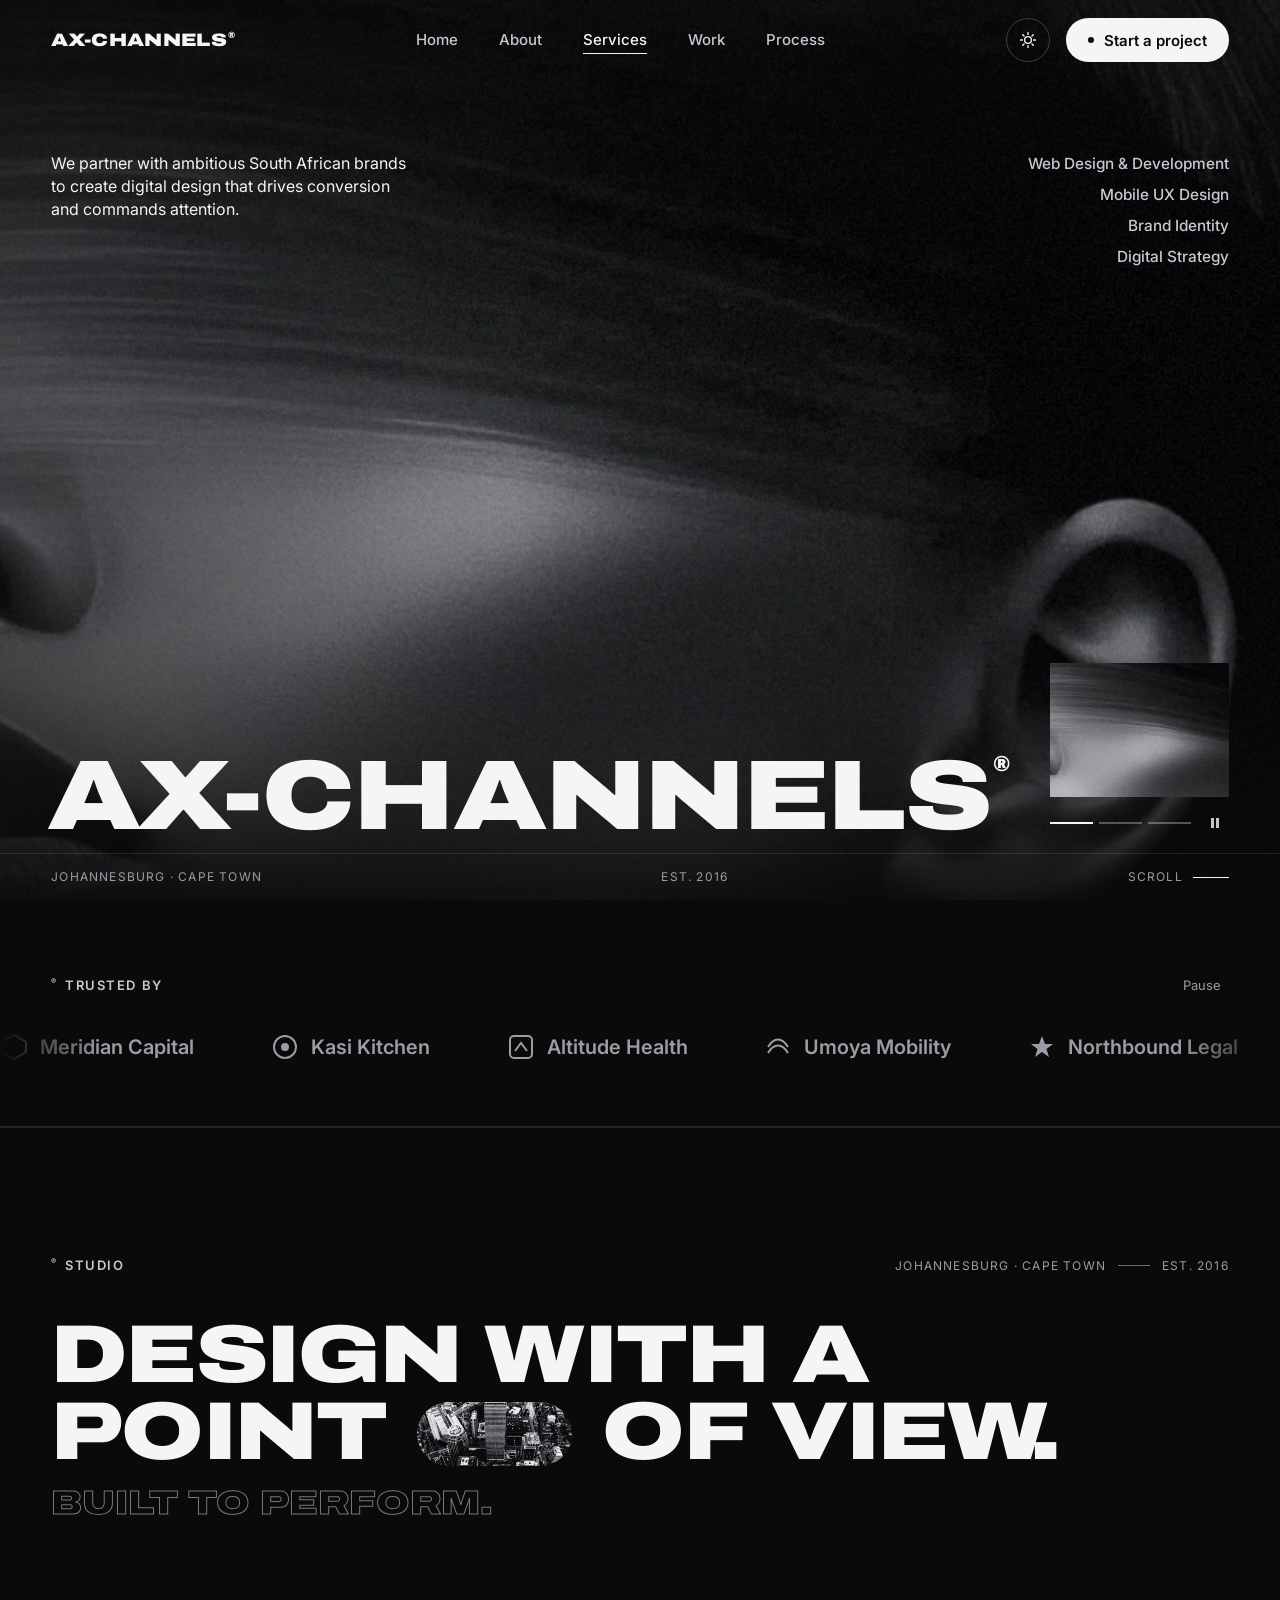
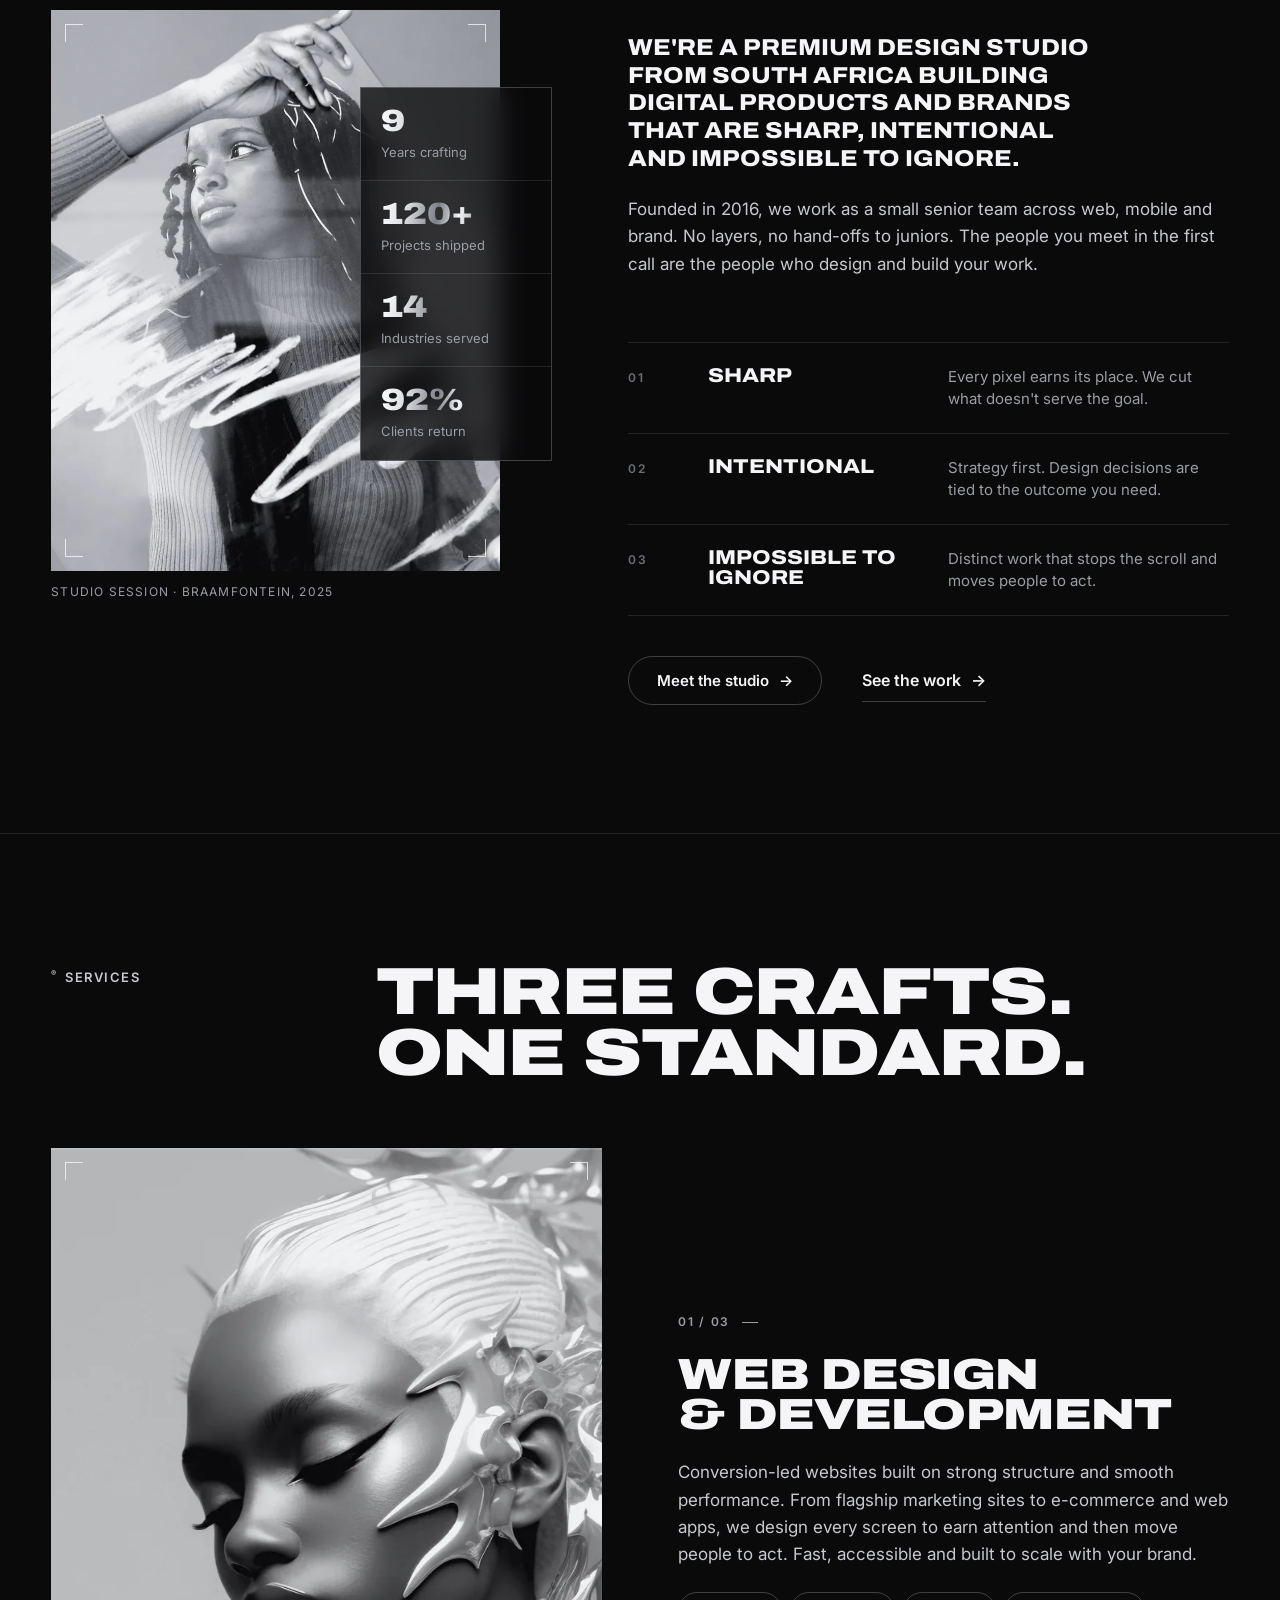
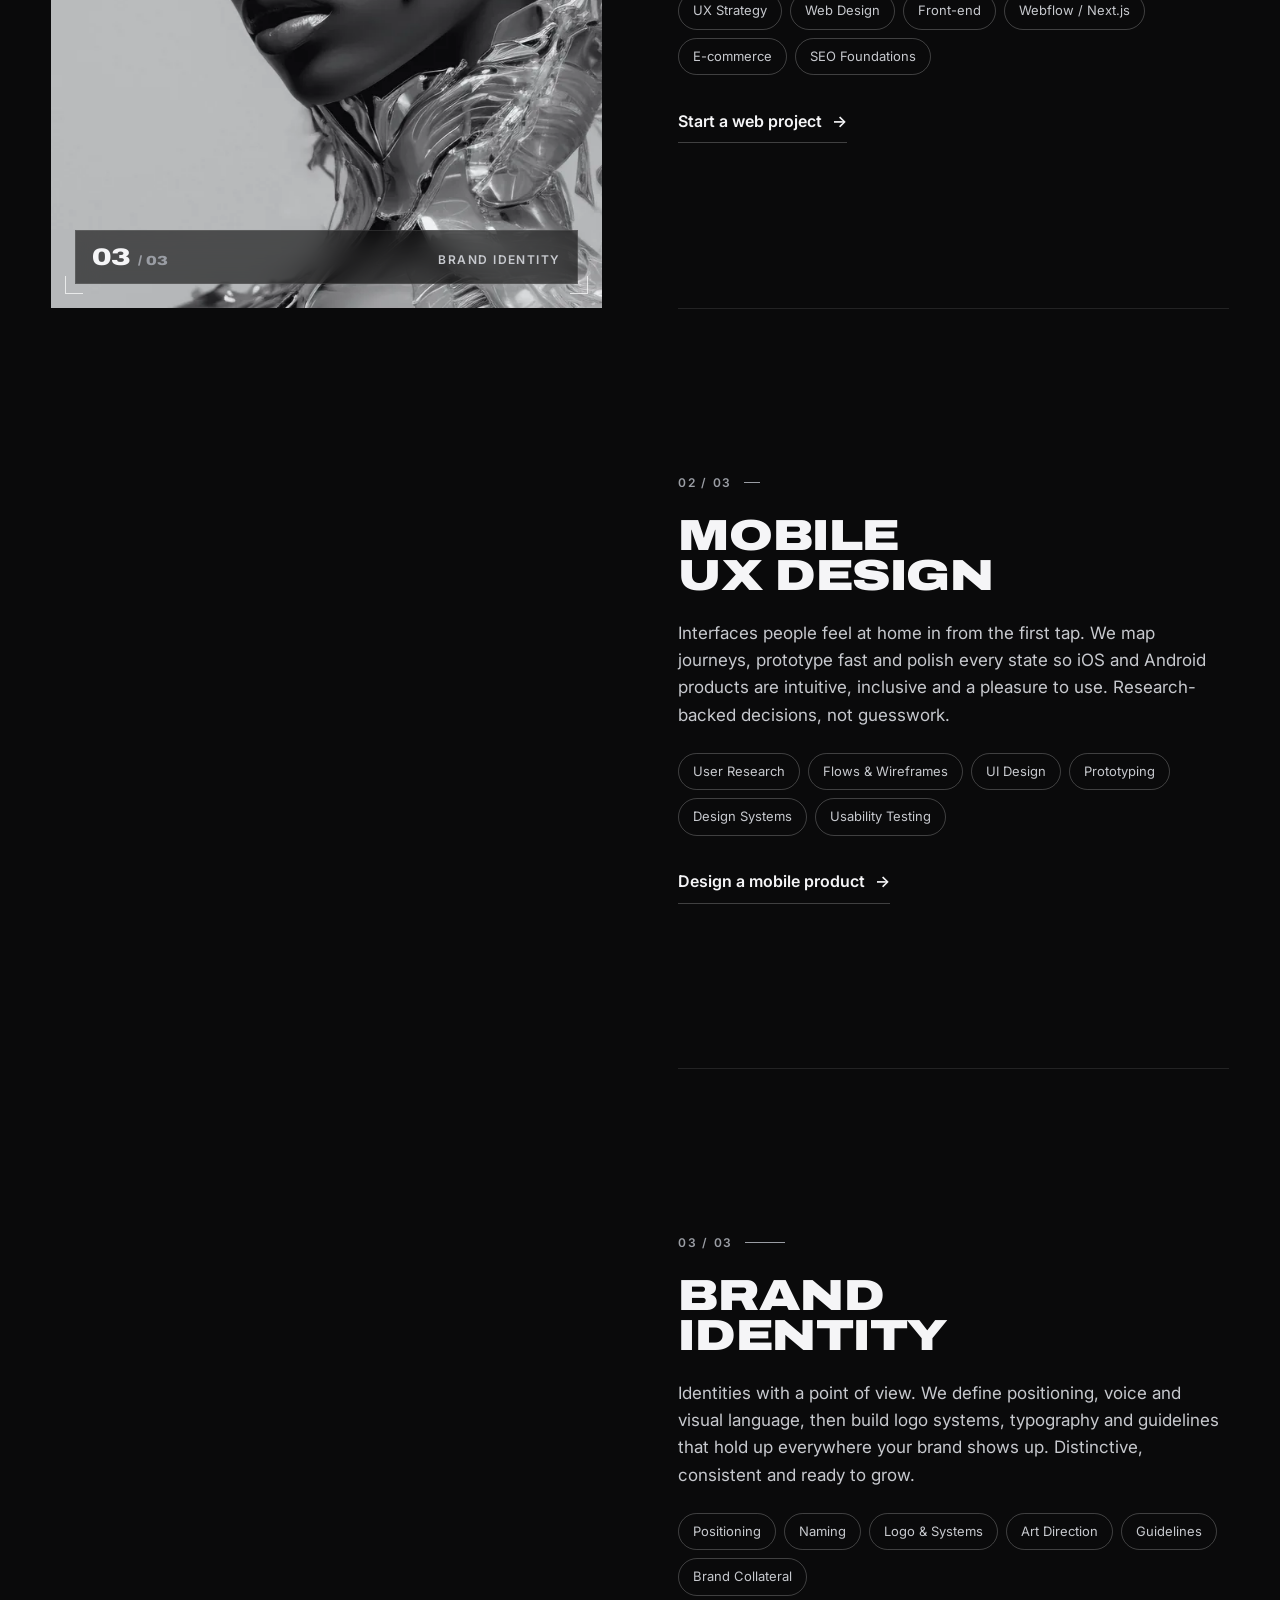
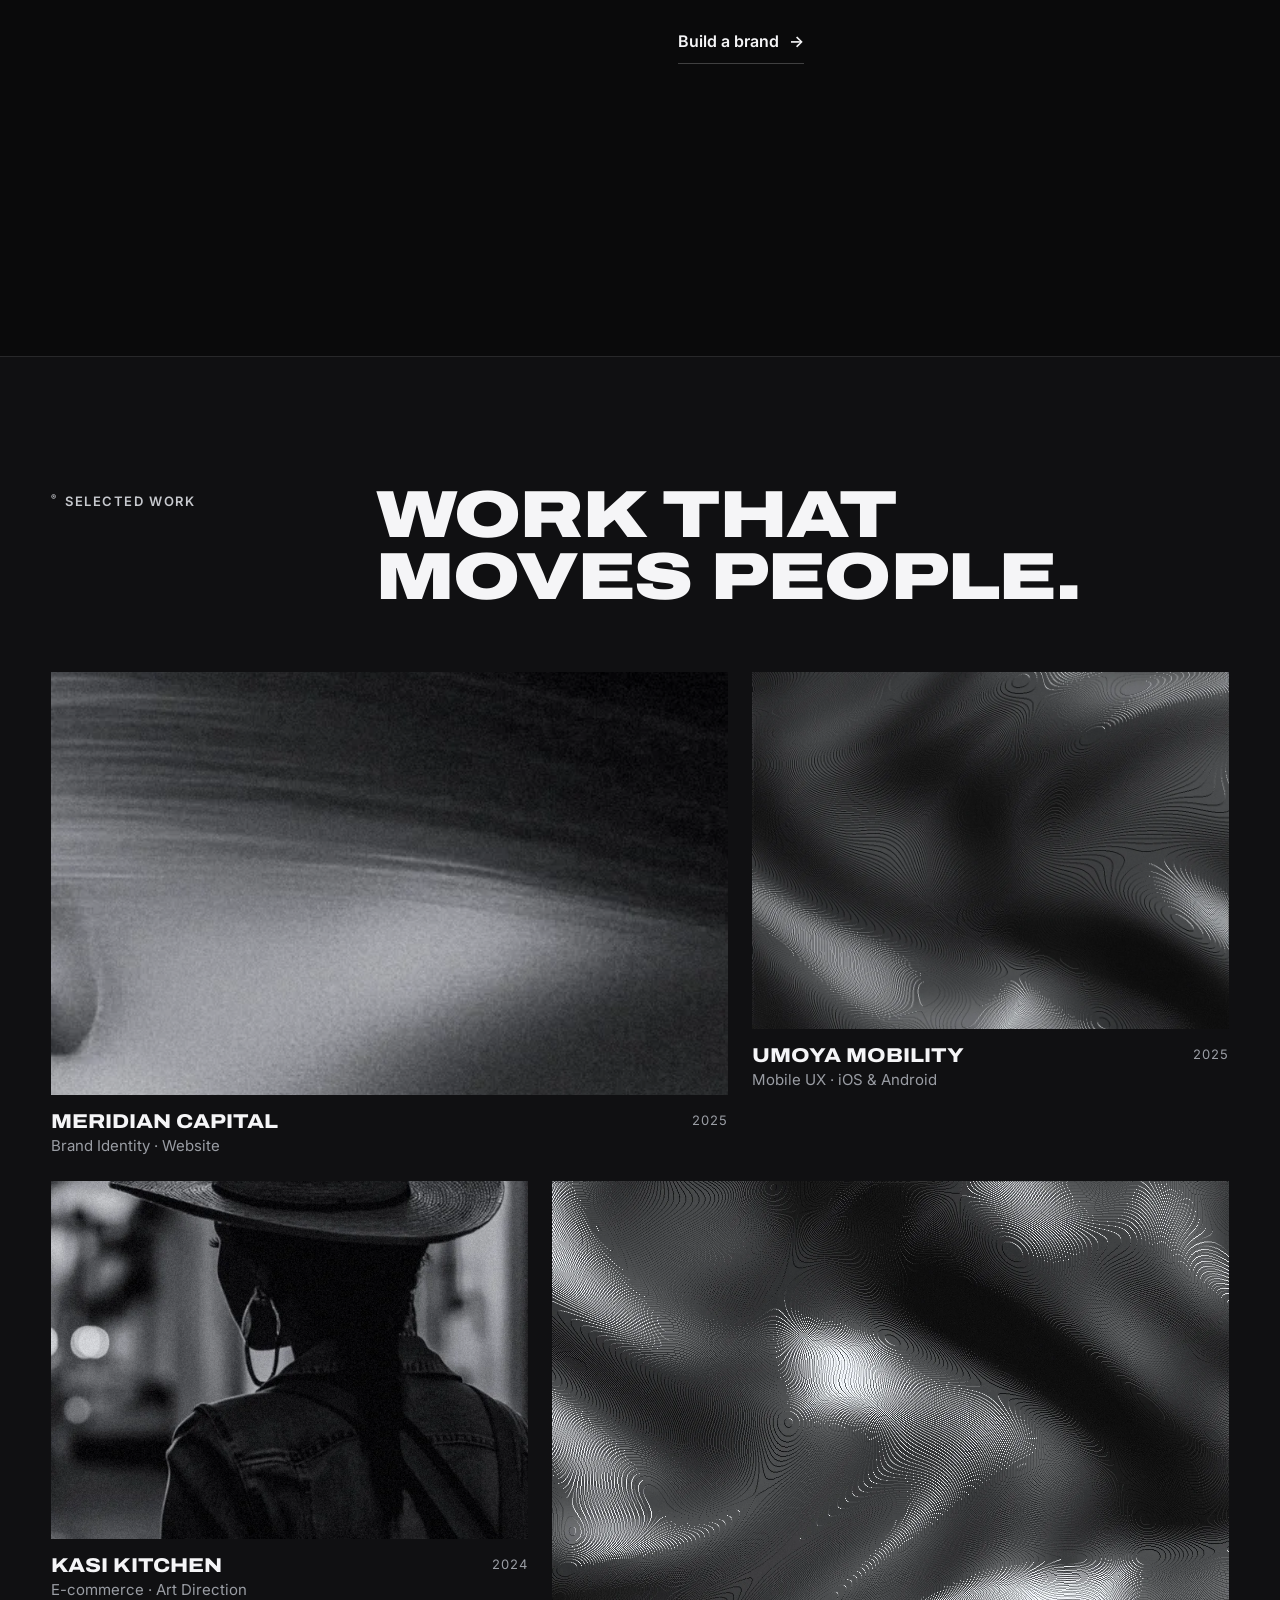
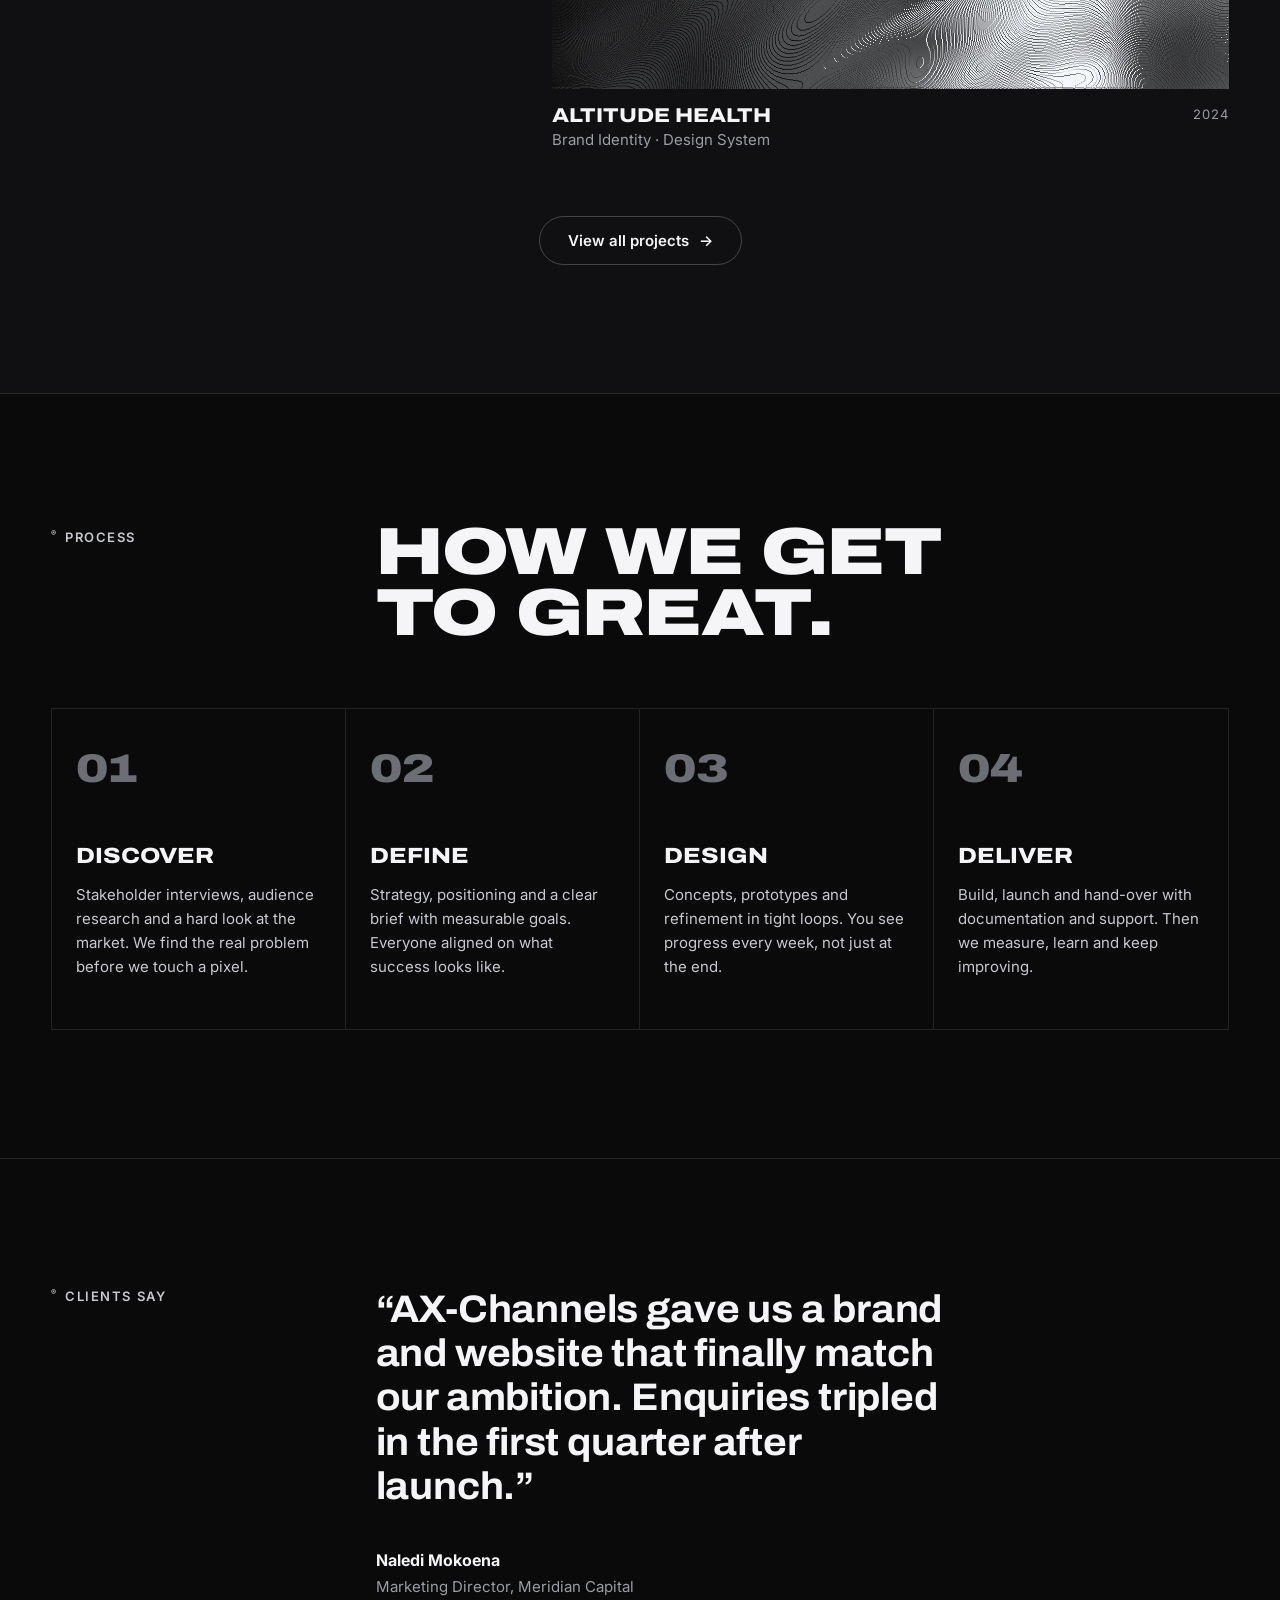
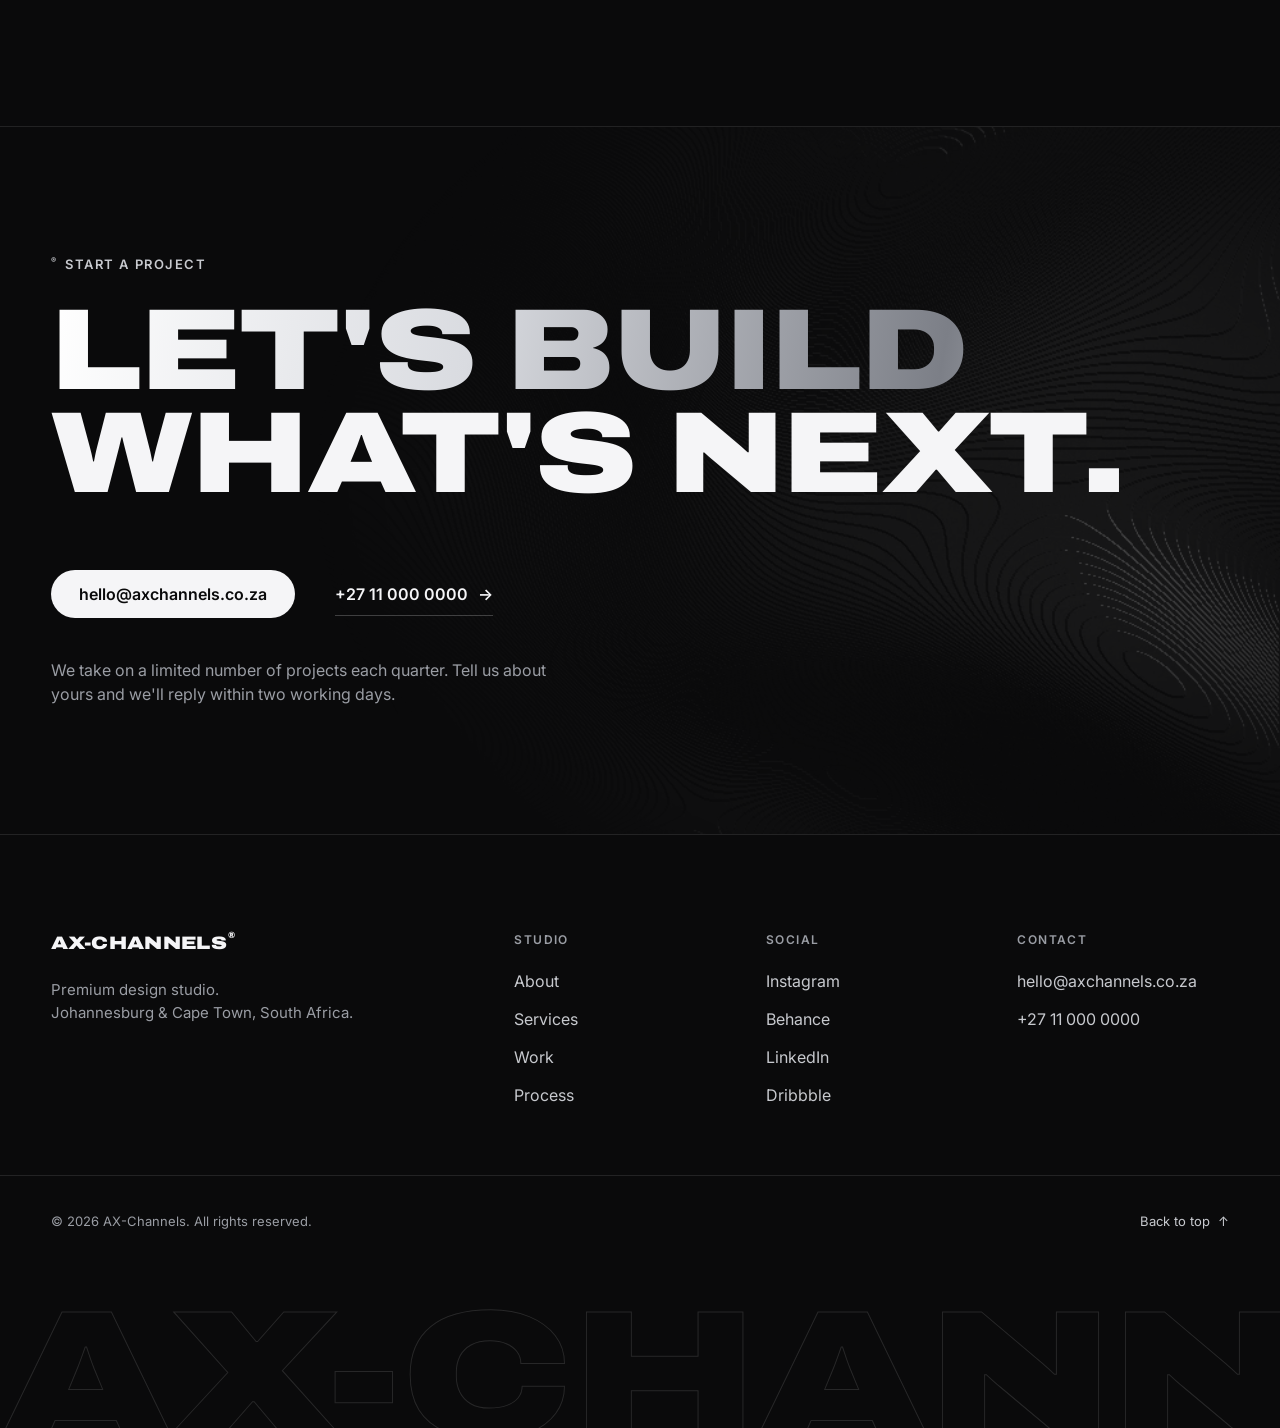
==== commit 27b48707: "Add dark/light theme switcher, two-line titles and redesigned services - Theme toggle (sun/moon) in " ====
--- a/index.html
+++ b/index.html
@@ -3,19 +3,28 @@
 <head>
   <meta charset="utf-8">
   <meta name="viewport" content="width=device-width, initial-scale=1">
-  <title>AX-Channels® — Digital Experiences. Thoughtfully Designed.</title>
-  <meta name="description" content="AX-Channels is a South African digital design studio specialising in UX, UI and digital solutions: websites, mobile apps, SaaS and enterprise dashboards, and brand identity. Nationwide and remote.">
-  <meta property="og:title" content="AX-Channels® — Digital Experiences. Thoughtfully Designed.">
-  <meta property="og:description" content="UX, UI and digital solutions for South African businesses: websites, mobile apps, SaaS dashboards and branding.">
+  <title>AX-Channels® — Premium Design Studio, South Africa</title>
+  <meta name="description" content="AX-Channels is a premium South African design studio crafting web design & development, mobile UX and brand identities that command attention and convert.">
+  <meta property="og:title" content="AX-Channels® — Premium Design Studio">
+  <meta property="og:description" content="Web design & development, mobile UX and brand identity for ambitious brands.">
   <meta property="og:image" content="assets/img/og-base.webp">
   <meta property="og:type" content="website">
   <meta name="theme-color" content="#0a0a0b">
+  <meta name="color-scheme" content="dark light">
   <link rel="icon" href="favicon.svg" type="image/svg+xml">
   <link rel="preconnect" href="https://fonts.googleapis.com">
   <link rel="preconnect" href="https://fonts.gstatic.com" crossorigin>
   <link rel="preload" as="image" href="assets/img/hero-portrait.webp">
   <link href="https://fonts.googleapis.com/css2?family=Archivo:wdth,wght@100..125,500..900&family=Inter:wght@400;500;600&display=swap" rel="stylesheet">
-  <link rel="stylesheet" href="assets/css/styles.css?v=20261107">
+  <script>
+    /* Apply the saved theme before first paint (dark is the default) */
+    (function () {
+      var t = 'dark';
+      try { var s = localStorage.getItem('ax-theme'); if (s === 'light' || s === 'dark') t = s; } catch (e) {}
+      document.documentElement.setAttribute('data-theme', t);
+    })();
+  </script>
+  <link rel="stylesheet" href="assets/css/styles.css">
 </head>
 <body>
   <a class="skip-link" href="#main">Skip to content</a>
@@ -37,6 +46,10 @@
       </nav>
 
       <div class="header-actions">
+        <button class="theme-toggle" type="button" data-theme-toggle aria-label="Switch to light theme">
+          <svg class="ico-sun" width="18" height="18" viewBox="0 0 24 24" fill="none" stroke="currentColor" stroke-width="1.8" stroke-linecap="round" aria-hidden="true"><circle cx="12" cy="12" r="4.5"/><path d="M12 2v2.5M12 19.5V22M2 12h2.5M19.5 12H22M4.9 4.9l1.8 1.8M17.3 17.3l1.8 1.8M4.9 19.1l1.8-1.8M17.3 6.7l1.8-1.8"/></svg>
+          <svg class="ico-moon" width="18" height="18" viewBox="0 0 24 24" fill="none" stroke="currentColor" stroke-width="1.8" stroke-linejoin="round" aria-hidden="true"><path d="M20.5 14.5A8.5 8.5 0 0 1 9.5 3.5a8.5 8.5 0 1 0 11 11z"/></svg>
+        </button>
         <a href="#contact" class="btn btn-pill"><span class="dot" aria-hidden="true"></span>Start a project</a>
         <button class="menu-toggle" type="button" aria-expanded="false" aria-controls="mobile-menu" aria-label="Open menu">
           <span></span><span></span>
@@ -67,22 +80,15 @@
       </div>
 
       <div class="container hero-grid">
-        <div class="hero-intro">
         <p class="hero-lede reveal">
-          We help South African businesses turn ideas, operational requirements and business challenges into functional, intuitive and visually refined digital experiences.
+          We partner with ambitious South African brands to create digital design that drives conversion and commands attention.
         </p>
-        <a class="rating rating-compact reveal" href="#" aria-label="Rated 5.0 on Google from 16 client reviews">
-          <span class="stars" aria-hidden="true"><i></i><i></i><i></i><i></i><i></i></span>
-          <span><strong>5.0</strong> on Google · 16 client reviews</span>
-        </a>
-        </div>
 
         <ul class="hero-services reveal" aria-label="What we do">
-          <li>Website Design &amp; Development</li>
-          <li>UI/UX &amp; Product Design</li>
-          <li>SaaS &amp; Enterprise Dashboards</li>
-          <li>Mobile Application Design</li>
-          <li>Branding &amp; Graphic Design</li>
+          <li>Web Design &amp; Development</li>
+          <li>Mobile UX Design</li>
+          <li>Brand Identity</li>
+          <li>Digital Strategy</li>
         </ul>
 
         <div class="hero-bottom">
@@ -113,28 +119,28 @@
       </div>
 
       <div class="hero-meta container" aria-hidden="true">
-        <span>South Africa · Nationwide &amp; remote</span>
-        <span>Digital Experiences. Thoughtfully Designed.</span>
+        <span>Johannesburg · Cape Town</span>
+        <span>Est. 2016</span>
         <span class="scroll-hint">Scroll <i></i></span>
       </div>
     </section>
 
-    <!-- ============ WHAT WE DESIGN ============ -->
-    <section class="marquee-section marquee-small" aria-label="What we have designed">
+    <!-- ============ TRUST MARQUEE ============ -->
+    <section class="marquee-section" aria-label="Brands we have worked with">
       <div class="container marquee-head">
-        <p class="eyebrow"><sup>®</sup> What we have designed</p>
+        <p class="eyebrow"><sup>®</sup> Trusted by</p>
         <button class="marquee-pause" type="button" aria-pressed="false">Pause</button>
       </div>
       <div class="marquee" data-marquee>
         <ul class="marquee-track">
-          <li><svg width="28" height="28" viewBox="0 0 28 28" aria-hidden="true"><path d="M3 6h22v16H3z M3 10h22" fill="none" stroke="currentColor" stroke-width="2"/></svg>Business &amp; corporate websites</li>
-          <li><svg width="28" height="28" viewBox="0 0 28 28" aria-hidden="true"><path d="M3 4h22v20H3z M10 4v20 M10 11h15" fill="none" stroke="currentColor" stroke-width="2"/></svg>SaaS &amp; enterprise dashboards</li>
-          <li><svg width="28" height="28" viewBox="0 0 28 28" aria-hidden="true"><rect x="8" y="2" width="12" height="24" rx="2" fill="none" stroke="currentColor" stroke-width="2"/><path d="M12 22h4" stroke="currentColor" stroke-width="2"/></svg>Mobile app UI/UX</li>
-          <li><svg width="28" height="28" viewBox="0 0 28 28" aria-hidden="true"><path d="M3 5h4l3 13h12l2-9H9" fill="none" stroke="currentColor" stroke-width="2"/><circle cx="12" cy="23" r="1.5" fill="currentColor"/><circle cx="20" cy="23" r="1.5" fill="currentColor"/></svg>E-commerce websites</li>
-          <li><svg width="28" height="28" viewBox="0 0 28 28" aria-hidden="true"><circle cx="6" cy="14" r="3" fill="none" stroke="currentColor" stroke-width="2"/><circle cx="22" cy="14" r="3" fill="none" stroke="currentColor" stroke-width="2"/><path d="M9 14h10" stroke="currentColor" stroke-width="2"/></svg>User flows &amp; journey mapping</li>
-          <li><svg width="28" height="28" viewBox="0 0 28 28" aria-hidden="true"><rect x="3" y="3" width="9" height="9" fill="none" stroke="currentColor" stroke-width="2"/><rect x="16" y="3" width="9" height="9" fill="none" stroke="currentColor" stroke-width="2"/><rect x="3" y="16" width="9" height="9" fill="none" stroke="currentColor" stroke-width="2"/><rect x="16" y="16" width="9" height="9" fill="none" stroke="currentColor" stroke-width="2"/></svg>Design systems</li>
-          <li><svg width="28" height="28" viewBox="0 0 28 28" aria-hidden="true"><path d="M14 3l3 8h8l-6.5 5 2.5 8-7-5-7 5 2.5-8L3 11h8z" fill="none" stroke="currentColor" stroke-width="2"/></svg>Brand identity</li>
-          <li><svg width="28" height="28" viewBox="0 0 28 28" aria-hidden="true"><path d="M4 24V12M11 24V6M18 24v-8M25 24V9" stroke="currentColor" stroke-width="2"/></svg>Data visualisation</li>
+          <li><svg width="28" height="28" viewBox="0 0 28 28" aria-hidden="true"><path d="M14 2l12 7v10l-12 7L2 19V9z" fill="none" stroke="currentColor" stroke-width="2"/></svg>Meridian Capital</li>
+          <li><svg width="28" height="28" viewBox="0 0 28 28" aria-hidden="true"><circle cx="14" cy="14" r="11" fill="none" stroke="currentColor" stroke-width="2"/><circle cx="14" cy="14" r="4" fill="currentColor"/></svg>Kasi Kitchen</li>
+          <li><svg width="28" height="28" viewBox="0 0 28 28" aria-hidden="true"><rect x="3" y="3" width="22" height="22" rx="4" fill="none" stroke="currentColor" stroke-width="2"/><path d="M8 18l6-8 6 8" fill="none" stroke="currentColor" stroke-width="2"/></svg>Altitude Health</li>
+          <li><svg width="28" height="28" viewBox="0 0 28 28" aria-hidden="true"><path d="M4 20c6-10 14-10 20 0M4 14c6-10 14-10 20 0" fill="none" stroke="currentColor" stroke-width="2"/></svg>Umoya Mobility</li>
+          <li><svg width="28" height="28" viewBox="0 0 28 28" aria-hidden="true"><path d="M14 3l3 8h8l-6.5 5 2.5 8-7-5-7 5 2.5-8L3 11h8z" fill="currentColor"/></svg>Northbound Legal</li>
+          <li><svg width="28" height="28" viewBox="0 0 28 28" aria-hidden="true"><path d="M5 23L14 5l9 18H5z" fill="none" stroke="currentColor" stroke-width="2"/></svg>Vela Energy</li>
+          <li><svg width="28" height="28" viewBox="0 0 28 28" aria-hidden="true"><path d="M4 14h20M14 4v20" stroke="currentColor" stroke-width="2"/></svg>Thandi &amp; Co.</li>
+          <li><svg width="28" height="28" viewBox="0 0 28 28" aria-hidden="true"><path d="M4 8h20v12H4z" fill="none" stroke="currentColor" stroke-width="2"/><path d="M4 12h20" stroke="currentColor" stroke-width="2"/></svg>Harbour Bank</li>
         </ul>
       </div>
     </section>
@@ -142,136 +148,116 @@
     <!-- ============ STUDIO ============ -->
     <section class="studio section" id="about" aria-labelledby="studio-title">
       <div class="container">
-        <div class="studio-head">
-          <p class="eyebrow reveal" id="studio-title"><sup>®</sup> About AX-Channels</p>
-          <div>
-            <h2 class="display studio-title reveal">Design that solves<br>the problem.</h2>
-            <div class="studio-intro">
-              <div class="reveal">
-                <p class="studio-lede">A South African digital design studio specialising in UX, UI and digital solutions for businesses.</p>
-                <p>With over three years in digital design, we help businesses turn ideas, operational requirements and business challenges into functional, intuitive and visually refined digital experiences. Our work spans business websites, mobile applications, enterprise software and SaaS dashboards, alongside branding and visual identity.</p>
-                <a href="about.html" class="link-arrow">More about the studio <span aria-hidden="true">→</span></a>
-              </div>
-              <a class="rating rating-card reveal" href="#" aria-label="Rated 5.0 on Google from 16 client reviews">
-                <span class="rating-google"><svg width="20" height="20" viewBox="0 0 24 24" aria-hidden="true"><path fill="#4285F4" d="M21.6 12.2c0-.7-.1-1.4-.2-2H12v3.9h5.4a4.6 4.6 0 0 1-2 3v2.5h3.2c1.9-1.7 3-4.3 3-7.4z"/><path fill="#34A853" d="M12 22c2.7 0 5-.9 6.6-2.4l-3.2-2.5c-.9.6-2 1-3.4 1-2.6 0-4.8-1.8-5.6-4.1H3.1v2.6A10 10 0 0 0 12 22z"/><path fill="#FBBC04" d="M6.4 14a6 6 0 0 1 0-3.9V7.5H3.1a10 10 0 0 0 0 9z"/><path fill="#EA4335" d="M12 6c1.5 0 2.8.5 3.8 1.5l2.9-2.9A10 10 0 0 0 3.1 7.5L6.4 10c.8-2.3 3-4 5.6-4z"/></svg> Google rating</span>
-                <span class="rating-score"><strong>5.0</strong><span class="stars" aria-hidden="true"><i></i><i></i><i></i><i></i><i></i></span></span>
-                <span class="rating-note">From 16 client reviews. Every one of them five stars.</span>
-                <span class="rating-link">Read the reviews <span aria-hidden="true">→</span></span>
-              </a>
+        <div class="studio-top">
+          <p class="eyebrow reveal" id="studio-title"><sup>®</sup> Studio</p>
+          <p class="studio-tag reveal">Johannesburg · Cape Town <i aria-hidden="true"></i> Est. 2016</p>
+        </div>
+
+        <h2 class="display studio-manifesto reveal" data-fit>
+          <span class="ln">Design with a</span>
+          <span class="ln">point <span class="inline-media" aria-hidden="true"><img src="assets/img/city-aerial.webp" width="1280" height="1600" alt="" loading="lazy"></span> of view.</span>
+        </h2>
+        <p class="studio-sub reveal">Built to perform.</p>
+
+        <div class="studio-grid">
+          <figure class="studio-figure reveal">
+            <div class="studio-frame">
+              <img src="assets/img/portrait-acrylic.webp" width="1600" height="1148" alt="Studio portrait of a creative holding a sheet of acrylic marked with brush strokes" loading="lazy">
+              <span class="corner tl" aria-hidden="true"></span><span class="corner tr" aria-hidden="true"></span>
+              <span class="corner bl" aria-hidden="true"></span><span class="corner br" aria-hidden="true"></span>
+            </div>
+            <figcaption>Studio session · Braamfontein, 2025</figcaption>
+            <div class="ledger" role="list" aria-label="Studio in numbers">
+              <div role="listitem"><strong data-count="9">9</strong><span>Years crafting</span></div>
+              <div role="listitem"><strong data-count="120" data-suffix="+">120+</strong><span>Projects shipped</span></div>
+              <div role="listitem"><strong data-count="14">14</strong><span>Industries served</span></div>
+              <div role="listitem"><strong data-count="92" data-suffix="%">92%</strong><span>Clients return</span></div>
+            </div>
+          </figure>
+
+          <div class="studio-body">
+            <p class="studio-lede reveal">
+              We're a premium design studio from South Africa building digital products and brands that are sharp, intentional and impossible to ignore.
+            </p>
+            <p class="studio-copy reveal">
+              Founded in 2016, we work as a small senior team across web, mobile and brand. No layers, no hand-offs to juniors. The people you meet in the first call are the people who design and build your work.
+            </p>
+
+            <ol class="principles reveal" aria-label="What we stand for">
+              <li>
+                <span class="principle-no">01</span>
+                <h3>Sharp</h3>
+                <p>Every pixel earns its place. We cut what doesn't serve the goal.</p>
+              </li>
+              <li>
+                <span class="principle-no">02</span>
+                <h3>Intentional</h3>
+                <p>Strategy first. Design decisions are tied to the outcome you need.</p>
+              </li>
+              <li>
+                <span class="principle-no">03</span>
+                <h3>Impossible to ignore</h3>
+                <p>Distinct work that stops the scroll and moves people to act.</p>
+              </li>
+            </ol>
+
+            <div class="studio-actions reveal">
+              <a href="about.html" class="btn btn-outline">Meet the studio <span aria-hidden="true">→</span></a>
+              <a href="work.html" class="link-arrow">See the work <span aria-hidden="true">→</span></a>
             </div>
           </div>
         </div>
-
-        <figure class="band reveal">
-          <img src="assets/img/portrait-acrylic.webp" width="1600" height="1148" alt="A designer holding a sheet of acrylic marked with brush strokes, during a studio session" loading="lazy" style="--pos: 55% 30%">
-          <span class="index">Studio</span>
-          <span class="tag">South Africa</span>
-        </figure>
-        <figcaption class="band-caption reveal"><span><strong>UX first.</strong> Effective digital products should solve problems, simplify interactions and make everyday tasks easier for the people who use them.</span><span>Remote-first · Nationwide</span></figcaption>
-
-        <div class="stats reveal" role="list" aria-label="Studio at a glance">
-          <div role="listitem"><strong data-count="3" data-suffix="+">3+</strong><span>Years in digital design</span></div>
-          <div role="listitem"><strong data-count="5">5</strong><span>Service lines, one standard</span></div>
-          <div role="listitem"><strong data-count="16">16</strong><span>Five-star client reviews on Google</span></div>
-          <div role="listitem"><strong>Remote</strong><span>Nationwide collaboration, beyond geography</span></div>
-        </div>
-
-        <ol class="principles" aria-label="How we think">
-          <li class="reveal"><span class="principle-no">01</span><h3>UX-first mindset</h3><p>We prioritise usability, clarity and functionality rather than treating design as purely visual work.</p></li>
-          <li class="reveal"><span class="principle-no">02</span><h3>Business-focused thinking</h3><p>We consider the commercial and operational objectives behind every project, so every design decision has a purpose.</p></li>
-          <li class="reveal"><span class="principle-no">03</span><h3>Practical execution</h3><p>Clear communication, structured processes, realistic scopes and deliverables that can actually be implemented.</p></li>
-        </ol>
       </div>
     </section>
 
     <!-- ============ SERVICES ============ -->
     <section class="services section" id="services" aria-labelledby="services-title">
       <div class="container">
-        <div class="services-head">
-          <p class="eyebrow reveal sr-only" id="services-title">Our services</p>
-          <h2 class="services-title reveal">Everything <span class="pill" aria-hidden="true"><img src="assets/img/pill-saas.webp" width="320" height="320" alt="" loading="lazy"></span> your<br>brand needs</h2>
-          <p class="services-lede reveal">Five service lines, one standard. Strategic design, practical technology and user-centred execution, with a clear list of what every engagement includes.</p>
-        </div>
-
-        <div class="services-grid reveal" data-services>
-          <ul class="svc-list" role="tablist" aria-label="Services">
-            <li class="svc-item is-active">
-              <button type="button" class="svc-name" id="svc-tab-1" role="tab" aria-selected="true" aria-controls="svc-panel-1" data-svc="0">
-                <span class="svc-arrow" aria-hidden="true">→</span>
-                <span class="svc-label">Website Design &amp; Development</span>
-                <span class="svc-index" aria-hidden="true">[01]</span>
-              </button>
-            </li>
-            <li class="svc-item">
-              <button type="button" class="svc-name" id="svc-tab-2" role="tab" aria-selected="false" aria-controls="svc-panel-2" data-svc="1">
-                <span class="svc-arrow" aria-hidden="true">→</span>
-                <span class="svc-label">UI/UX &amp; Product Design</span>
-                <span class="svc-index" aria-hidden="true">[02]</span>
-              </button>
-            </li>
-            <li class="svc-item">
-              <button type="button" class="svc-name" id="svc-tab-3" role="tab" aria-selected="false" aria-controls="svc-panel-3" data-svc="2">
-                <span class="svc-arrow" aria-hidden="true">→</span>
-                <span class="svc-label">SaaS &amp; Enterprise Dashboards</span>
-                <span class="svc-index" aria-hidden="true">[03]</span>
-              </button>
-            </li>
-            <li class="svc-item">
-              <button type="button" class="svc-name" id="svc-tab-4" role="tab" aria-selected="false" aria-controls="svc-panel-4" data-svc="3">
-                <span class="svc-arrow" aria-hidden="true">→</span>
-                <span class="svc-label">Mobile Application Design</span>
-                <span class="svc-index" aria-hidden="true">[04]</span>
-              </button>
-            </li>
-            <li class="svc-item">
-              <button type="button" class="svc-name" id="svc-tab-5" role="tab" aria-selected="false" aria-controls="svc-panel-5" data-svc="4">
-                <span class="svc-arrow" aria-hidden="true">→</span>
-                <span class="svc-label">Branding &amp; Graphic Design</span>
-                <span class="svc-index" aria-hidden="true">[05]</span>
-              </button>
-            </li>
-          </ul>
-          <div class="svc-panels">
-            <div class="svc-detail is-active" id="svc-panel-1" role="tabpanel" aria-labelledby="svc-tab-1">
-              <figure class="svc-media"><img src="assets/img/service-web.webp" width="1000" height="667" alt="Portrait in white headphones inside a symmetrical white corridor" loading="eager" style="--pos: 50% 30%"></figure>
-              <p class="svc-kicker"><span aria-hidden="true">+</span> Websites</p>
-              <p class="svc-desc">Professional websites that help businesses establish their digital presence, communicate their value and connect with their audiences.</p>
-              <p class="svc-included">What's included</p>
-              <ul class="tags" aria-label="What's included"><li>Business &amp; corporate websites</li><li>Landing pages</li><li>E-commerce &amp; online stores</li><li>Website redesigns</li><li>CMS-powered websites</li><li>Responsive experiences</li></ul>
-              <a href="#contact" class="link-arrow">Start a website project <span aria-hidden="true">→</span></a>
-            </div>
-            <div class="svc-detail" id="svc-panel-2" role="tabpanel" aria-labelledby="svc-tab-2" hidden>
-              <figure class="svc-media"><img src="assets/img/service-ux.webp" width="707" height="608" alt="Portrait wearing a mixed-reality headset against a blue background" loading="lazy" style="--pos: 60% 40%"></figure>
-              <p class="svc-kicker"><span aria-hidden="true">+</span> UI/UX</p>
-              <p class="svc-desc">User-centred digital products with an emphasis on usability, functionality, consistency and intuitive interactions.</p>
-              <p class="svc-included">What's included</p>
-              <ul class="tags" aria-label="What's included"><li>UI design</li><li>UX design</li><li>User flows &amp; journey mapping</li><li>Wireframing &amp; prototyping</li><li>Information architecture</li><li>Design systems</li><li>Interface audits</li></ul>
-              <a href="#contact" class="link-arrow">Design a product <span aria-hidden="true">→</span></a>
-            </div>
-            <div class="svc-detail" id="svc-panel-3" role="tabpanel" aria-labelledby="svc-tab-3" hidden>
-              <figure class="svc-media"><img src="assets/img/service-saas.webp" width="1000" height="817" alt="Portrait in an orange helmet inside a clear glass dome" loading="lazy" style="--pos: 40% 40%"></figure>
-              <p class="svc-kicker"><span aria-hidden="true">+</span> SaaS &amp; Dashboards</p>
-              <p class="svc-desc">Structured digital systems that help businesses manage information, workflows, operations and everyday business activities.</p>
-              <p class="svc-included">What's included</p>
-              <ul class="tags" aria-label="What's included"><li>SaaS platform interfaces</li><li>Enterprise dashboards</li><li>Business management interfaces</li><li>Admin &amp; operational dashboards</li><li>Workflow &amp; process design</li><li>Data visualisation</li><li>Role-based experiences</li></ul>
-              <a href="#contact" class="link-arrow">Plan a dashboard system <span aria-hidden="true">→</span></a>
-            </div>
-            <div class="svc-detail" id="svc-panel-4" role="tabpanel" aria-labelledby="svc-tab-4" hidden>
-              <figure class="svc-media"><img src="assets/img/service-mobile.webp" width="995" height="1400" alt="Portrait holding a glowing neon heart against a yellow background" loading="lazy" style="--pos: 50% 35%"></figure>
-              <p class="svc-kicker"><span aria-hidden="true">+</span> Mobile apps</p>
-              <p class="svc-desc">Mobile application experiences that make digital services and products easier to access and use.</p>
-              <p class="svc-included">What's included</p>
-              <ul class="tags" aria-label="What's included"><li>Mobile app UI/UX</li><li>App architecture &amp; user flows</li><li>Interactive prototypes</li><li>Responsive interface systems</li><li>Design systems &amp; developer handoff</li></ul>
-              <a href="#contact" class="link-arrow">Design a mobile app <span aria-hidden="true">→</span></a>
-            </div>
-            <div class="svc-detail" id="svc-panel-5" role="tabpanel" aria-labelledby="svc-tab-5" hidden>
-              <figure class="svc-media"><img src="assets/img/service-brand.webp" width="1400" height="1147" alt="Portrait with a sculpted silver costume and white hair" loading="lazy" style="--pos: 55% 25%"></figure>
-              <p class="svc-kicker"><span aria-hidden="true">+</span> Branding</p>
-              <p class="svc-desc">A consistent visual identity across your digital and communication channels, from the logo to everyday assets.</p>
-              <p class="svc-included">What's included</p>
-              <ul class="tags" aria-label="What's included"><li>Logo design</li><li>Brand identity systems</li><li>Brand guidelines</li><li>Marketing &amp; promotional graphics</li><li>Digital communication assets</li><li>Stationery &amp; visual materials</li></ul>
+        <div class="section-head">
+          <p class="eyebrow reveal" id="services-title"><sup>®</sup> Services</p>
+          <h2 class="display reveal" data-fit><span class="ln">Three crafts.</span><span class="ln">One standard.</span></h2>
+        </div>
+
+        <div class="services-stage" data-services>
+          <div class="services-visual" aria-hidden="true">
+            <div class="sv-frame">
+              <figure class="sv-slide is-active" data-sv-slide style="--pos: 50% 30%"><img src="assets/img/service-web.webp" width="1000" height="667" alt="" loading="lazy" decoding="async"></figure>
+              <figure class="sv-slide" data-sv-slide style="--pos: 62% 50%"><img src="assets/img/service-mobile.webp" width="707" height="608" alt="" loading="lazy" decoding="async"></figure>
+              <figure class="sv-slide" data-sv-slide style="--pos: 40% 35%"><img src="assets/img/service-brand.webp" width="1200" height="983" alt="" loading="lazy" decoding="async"></figure>
+              <span class="corner tl"></span><span class="corner tr"></span><span class="corner bl"></span><span class="corner br"></span>
+              <div class="sv-progress"><i></i></div>
+              <div class="sv-hud">
+                <span class="sv-count"><span class="roll" data-sv-roll><span>01</span><span>02</span><span>03</span></span> <small>/ 03</small></span>
+                <span class="sv-label"><span class="is-active" data-sv-label>Web Design &amp; Development</span><span data-sv-label>Mobile UX Design</span><span data-sv-label>Brand Identity</span></span>
+              </div>
+            </div>
+          </div>
+
+          <div class="services-list">
+            <article class="service reveal is-active" data-service>
+              <figure class="service-media" style="--pos: 50% 30%"><img src="assets/img/service-web.webp" width="1000" height="667" alt="Futuristic portrait of a woman in white headphones inside a bright arched corridor, representing web experiences built by AX-Channels" loading="lazy" decoding="async"></figure>
+              <span class="service-no">01 / 03</span>
+              <h3 class="display-sm" data-fit><span class="ln">Web Design</span><span class="ln">&amp; Development</span></h3>
+              <p>Conversion-led websites built on strong structure and smooth performance. From flagship marketing sites to e-commerce and web apps, we design every screen to earn attention and then move people to act. Fast, accessible and built to scale with your brand.</p>
+              <ul class="tags" aria-label="Capabilities"><li>UX Strategy</li><li>Web Design</li><li>Front-end</li><li>Webflow / Next.js</li><li>E-commerce</li><li>SEO Foundations</li></ul>
+              <a href="#contact" class="link-arrow">Start a web project <span aria-hidden="true">→</span></a>
+            </article>
+            <article class="service reveal" data-service>
+              <figure class="service-media" style="--pos: 62% 50%"><img src="assets/img/service-mobile.webp" width="707" height="608" alt="Side profile of a woman wearing a sleek virtual-reality headset, representing refined mobile and product interfaces" loading="lazy" decoding="async"></figure>
+              <span class="service-no">02 / 03</span>
+              <h3 class="display-sm" data-fit><span class="ln">Mobile</span><span class="ln">UX Design</span></h3>
+              <p>Interfaces people feel at home in from the first tap. We map journeys, prototype fast and polish every state so iOS and Android products are intuitive, inclusive and a pleasure to use. Research-backed decisions, not guesswork.</p>
+              <ul class="tags" aria-label="Capabilities"><li>User Research</li><li>Flows &amp; Wireframes</li><li>UI Design</li><li>Prototyping</li><li>Design Systems</li><li>Usability Testing</li></ul>
+              <a href="#contact" class="link-arrow">Design a mobile product <span aria-hidden="true">→</span></a>
+            </article>
+            <article class="service reveal" data-service>
+              <figure class="service-media" style="--pos: 40% 35%"><img src="assets/img/service-brand.webp" width="1200" height="983" alt="Portrait of a woman wearing a sculpted liquid-silver headpiece, representing a premium brand identity system" loading="lazy" decoding="async"></figure>
+              <span class="service-no">03 / 03</span>
+              <h3 class="display-sm" data-fit><span class="ln">Brand</span><span class="ln">Identity</span></h3>
+              <p>Identities with a point of view. We define positioning, voice and visual language, then build logo systems, typography and guidelines that hold up everywhere your brand shows up. Distinctive, consistent and ready to grow.</p>
+              <ul class="tags" aria-label="Capabilities"><li>Positioning</li><li>Naming</li><li>Logo &amp; Systems</li><li>Art Direction</li><li>Guidelines</li><li>Brand Collateral</li></ul>
               <a href="#contact" class="link-arrow">Build a brand <span aria-hidden="true">→</span></a>
-            </div>
+            </article>
           </div>
         </div>
       </div>
@@ -282,39 +268,39 @@
       <div class="container">
         <div class="section-head">
           <p class="eyebrow reveal" id="work-title"><sup>®</sup> Selected work</p>
-          <h2 class="display reveal">Purposeful work,<br>across every channel.</h2>
+          <h2 class="display reveal" data-fit><span class="ln">Work that</span><span class="ln">moves people.</span></h2>
         </div>
 
         <div class="work-grid">
           <a href="#contact" class="work-card reveal span-7 tall">
-            <figure class="ph" aria-label="Project mockup coming soon"><span class="ref">01</span><span class="ph-label">Mockup coming soon</span></figure>
+            <figure><img src="assets/img/hero-thumb.webp" width="450" height="560" alt="Silver-toned campaign portrait for Meridian Capital" loading="lazy"></figure>
             <div class="work-meta">
               <h3>Meridian Capital</h3>
-              <p>Corporate website · Brand identity</p>
+              <p>Brand Identity · Website</p>
               <span>2025</span>
             </div>
           </a>
           <a href="#contact" class="work-card reveal span-5">
-            <figure class="ph" aria-label="Project mockup coming soon"><span class="ref">02</span><span class="ph-label">Mockup coming soon</span></figure>
+            <figure><img src="assets/img/chrome-2.webp" width="1000" height="1300" alt="Liquid chrome key visual for the Umoya Mobility app" loading="lazy"></figure>
             <div class="work-meta">
               <h3>Umoya Mobility</h3>
-              <p>Mobile app UI/UX</p>
+              <p>Mobile UX · iOS &amp; Android</p>
               <span>2025</span>
             </div>
           </a>
           <a href="#contact" class="work-card reveal span-5">
-            <figure class="ph" aria-label="Project mockup coming soon"><span class="ref">03</span><span class="ph-label">Mockup coming soon</span></figure>
+            <figure><img src="assets/img/work-street-tall.webp" width="600" height="750" alt="Monochrome editorial photograph for Kasi Kitchen" loading="lazy"></figure>
             <div class="work-meta">
               <h3>Kasi Kitchen</h3>
-              <p>E-commerce website</p>
+              <p>E-commerce · Art Direction</p>
               <span>2024</span>
             </div>
           </a>
           <a href="#contact" class="work-card reveal span-7">
-            <figure class="ph" aria-label="Project mockup coming soon"><span class="ref">04</span><span class="ph-label">Mockup coming soon</span></figure>
+            <figure><img src="assets/img/chrome-1.webp" width="1400" height="1000" alt="Sculpted chrome texture from the Altitude Health identity" loading="lazy"></figure>
             <div class="work-meta">
               <h3>Altitude Health</h3>
-              <p>Enterprise dashboard · Design system</p>
+              <p>Brand Identity · Design System</p>
               <span>2024</span>
             </div>
           </a>
@@ -330,33 +316,45 @@
     <section class="process section" id="process" aria-labelledby="process-title">
       <div class="container">
         <div class="section-head">
-          <p class="eyebrow reveal" id="process-title"><sup>®</sup> Our approach</p>
-          <div>
-            <h2 class="display reveal">Good design begins<br>with the problem.</h2>
-            <p class="section-lede reveal">Every project combines business requirements, user needs and practical implementation considerations.</p>
-          </div>
-        </div>
-        <ol class="steps steps-5">
-          <li class="reveal"><span class="step-no">01</span><h3>Discovery</h3><p>We understand the business, its objectives, target audience, challenges and project requirements.</p></li>
-          <li class="reveal"><span class="step-no">02</span><h3>Strategy &amp; Structure</h3><p>We establish the information architecture, user journeys, functionality and overall direction of the project.</p></li>
-          <li class="reveal"><span class="step-no">03</span><h3>Design</h3><p>We develop the visual direction, interfaces, components and interactions needed for a consistent user experience.</p></li>
-          <li class="reveal"><span class="step-no">04</span><h3>Development &amp; Implementation</h3><p>Where included in scope, we translate approved website designs into functional digital experiences.</p></li>
-          <li class="reveal"><span class="step-no">05</span><h3>Testing &amp; Refinement</h3><p>We review functionality, responsiveness, usability and overall experience, and refine before delivery.</p></li>
+          <p class="eyebrow reveal" id="process-title"><sup>®</sup> Process</p>
+          <h2 class="display reveal" data-fit><span class="ln">How we get</span><span class="ln">to great.</span></h2>
+        </div>
+        <ol class="steps">
+          <li class="reveal">
+            <span class="step-no">01</span>
+            <h3>Discover</h3>
+            <p>Stakeholder interviews, audience research and a hard look at the market. We find the real problem before we touch a pixel.</p>
+          </li>
+          <li class="reveal">
+            <span class="step-no">02</span>
+            <h3>Define</h3>
+            <p>Strategy, positioning and a clear brief with measurable goals. Everyone aligned on what success looks like.</p>
+          </li>
+          <li class="reveal">
+            <span class="step-no">03</span>
+            <h3>Design</h3>
+            <p>Concepts, prototypes and refinement in tight loops. You see progress every week, not just at the end.</p>
+          </li>
+          <li class="reveal">
+            <span class="step-no">04</span>
+            <h3>Deliver</h3>
+            <p>Build, launch and hand-over with documentation and support. Then we measure, learn and keep improving.</p>
+          </li>
         </ol>
       </div>
     </section>
 
-    <!-- ============ COMMITMENT ============ -->
-    <section class="testimonial section" aria-labelledby="commitment-title">
+    <!-- ============ TESTIMONIAL ============ -->
+    <section class="testimonial section" aria-labelledby="testimonial-title">
       <div class="container split">
-        <p class="eyebrow reveal" id="commitment-title"><sup>®</sup> Our commitment</p>
+        <p class="eyebrow reveal" id="testimonial-title"><sup>®</sup> Clients say</p>
         <figure class="quote reveal">
           <blockquote>
-            “Every business has different objectives, challenges and users. We do not believe in applying the same solution to every project.”
+            “AX-Channels gave us a brand and website that finally match our ambition. Enquiries tripled in the first quarter after launch.”
           </blockquote>
           <figcaption>
-            <strong>Understand, recommend, deliver.</strong>
-            <span>We value transparency, collaboration, quality and long-term relationships.</span>
+            <strong>Naledi Mokoena</strong>
+            <span>Marketing Director, Meridian Capital</span>
           </figcaption>
         </figure>
       </div>
@@ -367,14 +365,12 @@
       <div class="cta-bg" aria-hidden="true"></div>
       <div class="container">
         <p class="eyebrow reveal"><sup>®</sup> Start a project</p>
-        <h2 class="display-xl reveal" id="cta-title">
-          <span class="chrome-text">Let's build</span><br>something<br>meaningful.
-        </h2>
+        <h2 class="display-xl reveal" id="cta-title" data-fit><span class="ln chrome-text">Let's build</span><span class="ln">what's next.</span></h2>
         <div class="cta-row reveal">
           <a href="mailto:hello@axchannels.co.za" class="btn btn-solid">hello@axchannels.co.za</a>
           <a href="tel:+27110000000" class="link-arrow">+27 11 000 0000 <span aria-hidden="true">→</span></a>
         </div>
-        <p class="cta-note reveal">Whether you are establishing a digital presence, developing a new application or improving an existing business system, AX-Channels can help you take the next step.</p>
+        <p class="cta-note reveal">We take on a limited number of projects each quarter. Tell us about yours and we'll reply within two working days.</p>
       </div>
     </section>
   </main>
@@ -384,7 +380,7 @@
     <div class="container footer-grid">
       <div class="footer-brand">
         <a href="#top" class="brand">AX-CHANNELS<sup>®</sup></a>
-        <p>Digital Experiences. Thoughtfully Designed.<br>South Africa · Nationwide &amp; remote service.</p>
+        <p>Premium design studio.<br>Johannesburg &amp; Cape Town, South Africa.</p>
       </div>
       <nav aria-label="Footer">
         <h4>Studio</h4>
@@ -419,6 +415,6 @@
     <div class="footer-wordmark" aria-hidden="true">AX-CHANNELS</div>
   </footer>
 
-  <script src="assets/js/main.js?v=20261107" defer></script>
+  <script src="assets/js/main.js" defer></script>
 </body>
 </html>
--- a/assets/css/styles.css
+++ b/assets/css/styles.css
@@ -11,10 +11,14 @@
   --silver: #c7c9ce;
   --silver-2: #9a9da4;
   --silver-3: #6b6e75;
-  --line: rgba(255, 255, 255, 0.10);
-  --line-strong: rgba(255, 255, 255, 0.22);
-  --accent: #f5a623;
+  --ink-rgb: 10, 10, 11;
+  --fg-rgb: 255, 255, 255;
+  --line: rgba(var(--fg-rgb), 0.10);
+  --line-strong: rgba(var(--fg-rgb), 0.22);
   --chrome: linear-gradient(100deg, #ffffff 0%, #d9dbe0 18%, #7c7f87 38%, #f2f3f5 52%, #8f929a 68%, #ffffff 84%, #c2c4ca 100%);
+  --cta-image: url("../img/chrome-2.webp");
+  --cta-image-opacity: 0.22;
+  color-scheme: dark;
 
   --font-display: "Archivo", "Arial Black", Impact, sans-serif;
   --font-body: "Inter", system-ui, -apple-system, "Segoe UI", sans-serif;
@@ -35,6 +39,45 @@
   --dur-slow: 900ms;
   --radius-pill: 999px;
 }
+
+/* Light theme — white, graphite and soft silver; images swap to high-key variants */
+:root[data-theme="light"] {
+  --ink: #f6f6f8;
+  --ink-2: #eeeef1;
+  --ink-3: #e3e4e8;
+  --ink-4: #d6d7dc;
+  --white: #0c0c0e;
+  --silver: #3d3f45;
+  --silver-2: #5c5f67;
+  --silver-3: #8b8e96;
+  --ink-rgb: 246, 246, 248;
+  --fg-rgb: 12, 12, 14;
+  --line: rgba(var(--fg-rgb), 0.10);
+  --line-strong: rgba(var(--fg-rgb), 0.22);
+  --chrome: linear-gradient(100deg, #0c0c0e 0%, #4a4c53 18%, #9a9da4 36%, #1b1c20 52%, #6b6e75 68%, #0c0c0e 84%, #3d3f45 100%);
+  --cta-image: url("../img/light/chrome-2.webp");
+  --cta-image-opacity: 0.55;
+  color-scheme: light;
+}
+
+/* Theme switch: circular reveal (View Transitions) with a colour cross-fade fallback */
+::view-transition-old(root), ::view-transition-new(root) { animation: none; mix-blend-mode: normal; }
+html.theme-fade, html.theme-fade *, html.theme-fade *::before, html.theme-fade *::after {
+  transition: background-color 500ms var(--ease-out), color 500ms var(--ease-out), border-color 500ms var(--ease-out) !important;
+}
+
+.theme-toggle {
+  position: relative; width: 44px; height: 44px; border-radius: 50%; flex: 0 0 auto;
+  display: grid; place-items: center; color: var(--white);
+  border: 1px solid var(--line-strong);
+  transition: border-color var(--dur) var(--ease-out), background-color var(--dur) var(--ease-out);
+}
+.theme-toggle:hover { border-color: var(--white); background: rgba(var(--fg-rgb), 0.06); }
+.theme-toggle svg { position: absolute; transition: transform 600ms var(--ease-out), opacity 400ms var(--ease-out); }
+.theme-toggle .ico-sun { opacity: 1; transform: rotate(0) scale(1); }
+.theme-toggle .ico-moon { opacity: 0; transform: rotate(-90deg) scale(0.5); }
+:root[data-theme="light"] .theme-toggle .ico-sun { opacity: 0; transform: rotate(90deg) scale(0.5); }
+:root[data-theme="light"] .theme-toggle .ico-moon { opacity: 1; transform: rotate(0) scale(1); }
 
 /* --------------------------------------------------------------------------
    Reset
@@ -88,6 +131,11 @@
   letter-spacing: -0.01em;
 }
 .display { font-size: clamp(2.25rem, 5.2vw, 4.75rem); }
+/* Two-line titles: each .ln is one unbroken line; main.js scales the heading down if a line would overflow */
+.ln { display: block; white-space: nowrap; }
+[data-fit].is-fitted { font-size: var(--fit-size) !important; }
+[data-fit] { min-width: 0; max-width: 100%; }
+.section-head > *, .page-hero-grid > *, .culture-grid > *, .services-stage > *, .split > * { min-width: 0; }
 .display-sm { font-size: clamp(1.75rem, 3.4vw, 3rem); }
 .display-xl { font-size: clamp(2.75rem, 9vw, 9rem); line-height: 0.9; }
 
@@ -127,7 +175,7 @@
 .btn-solid { background: var(--white); color: var(--ink); padding: 16px 28px; font-size: 1rem; }
 .btn-solid:hover { background: var(--silver); transform: translateY(-2px); }
 .btn-outline { border: 1px solid var(--line-strong); color: var(--white); padding: 16px 28px; }
-.btn-outline:hover { border-color: var(--white); background: rgba(255,255,255,0.05); }
+.btn-outline:hover { border-color: var(--white); background: rgba(var(--fg-rgb), 0.05); }
 
 .link-arrow {
   display: inline-flex; align-items: center; gap: 10px; min-height: 44px;
@@ -146,7 +194,7 @@
   transition: background-color var(--dur) var(--ease-out), border-color var(--dur) var(--ease-out), backdrop-filter var(--dur);
 }
 .site-header.is-scrolled {
-  background: rgba(10, 10, 11, 0.72);
+  background: rgba(var(--ink-rgb), 0.72);
   backdrop-filter: blur(14px); -webkit-backdrop-filter: blur(14px);
   border-color: var(--line);
 }
@@ -206,16 +254,15 @@
 .hero-shade {
   position: absolute; inset: 0;
   background:
-    linear-gradient(180deg, rgba(10,10,11,0.5) 0%, rgba(10,10,11,0.08) 35%, rgba(10,10,11,0.3) 70%, rgba(10,10,11,0.94) 100%),
-    linear-gradient(90deg, rgba(10,10,11,0.45) 0%, rgba(10,10,11,0) 40%);
+    linear-gradient(180deg, rgba(var(--ink-rgb), 0.5) 0%, rgba(var(--ink-rgb), 0.08) 35%, rgba(var(--ink-rgb), 0.3) 70%, rgba(var(--ink-rgb), 0.94) 100%),
+    linear-gradient(90deg, rgba(var(--ink-rgb), 0.45) 0%, rgba(var(--ink-rgb), 0) 40%);
 }
 
 .hero-grid {
   display: grid; grid-template-columns: minmax(0, 420px) 1fr auto; grid-template-rows: auto 1fr auto;
   gap: var(--space-3); flex: 1; padding-top: clamp(32px, 8vh, 96px);
 }
-.hero-intro { grid-column: 1; grid-row: 1; }
-.hero-lede { max-width: 36ch; font-size: clamp(1rem, 1.25vw, 1.25rem); line-height: 1.45; color: var(--white); }
+.hero-lede { grid-column: 1; grid-row: 1; max-width: 36ch; font-size: clamp(1rem, 1.25vw, 1.25rem); line-height: 1.45; color: var(--white); }
 .hero-services {
   grid-column: 3; grid-row: 1; text-align: right; display: grid; gap: 8px;
   font-size: clamp(0.9375rem, 1.2vw, 1.25rem); font-weight: 500; color: var(--silver);
@@ -247,7 +294,7 @@
 .carousel-controls { display: flex; align-items: center; gap: 10px; margin-top: 12px; }
 .carousel-progress { display: flex; gap: 6px; flex: 1; }
 .carousel-progress button { flex: 1; height: 24px; display: flex; align-items: center; }
-.carousel-progress i { display: block; width: 100%; height: 2px; background: rgba(255,255,255,0.3); position: relative; overflow: hidden; }
+.carousel-progress i { display: block; width: 100%; height: 2px; background: rgba(var(--fg-rgb), 0.3); position: relative; overflow: hidden; }
 .carousel-progress i::after {
   content: ""; position: absolute; inset: 0; background: var(--white);
   transform: scaleX(0); transform-origin: left;
@@ -292,11 +339,6 @@
 }
 .marquee-track li:hover { color: var(--white); }
 @keyframes marquee { to { transform: translateX(-50%); } }
-.marquee-small { padding-block: var(--space-4); }
-.marquee-small .marquee-head { margin-bottom: var(--space-2); }
-.marquee-small .marquee-track { gap: clamp(28px, 4vw, 56px); animation-duration: 55s; }
-.marquee-small .marquee-track li { font-size: 0.875rem; font-weight: 500; color: var(--silver-2); gap: 8px; }
-.marquee-small .marquee-track li svg { width: 18px; height: 18px; opacity: 0.7; }
 
 /* --------------------------------------------------------------------------
    Layout helpers
@@ -304,66 +346,77 @@
 .split { display: grid; grid-template-columns: minmax(180px, 1fr) minmax(0, 3fr); gap: var(--space-4); align-items: start; }
 .section-head { display: grid; grid-template-columns: minmax(180px, 1fr) minmax(0, 3fr); gap: var(--space-4); margin-bottom: var(--space-5); align-items: start; }
 .section-head .eyebrow { padding-top: 0.5em; }
-.section-lede { margin-top: var(--space-3); color: var(--silver); font-size: 1.0625rem; line-height: 1.6; max-width: 52ch; }
-
-/* --------------------------------------------------------------------------
-   Media band — the single image treatment used across the site
-   (same proportions as the service views: wide, grayscale, indexed)
-   -------------------------------------------------------------------------- */
-.band { position: relative; overflow: hidden; aspect-ratio: 16 / 8.2; background: var(--ink-3); }
-.band img {
-  width: 100%; height: 100%; object-fit: cover; object-position: var(--pos, 50% 35%);
-  filter: grayscale(1) brightness(0.9); transform: scale(1.03);
-  transition: transform 1.2s var(--ease-out), filter 1.2s var(--ease-out);
-}
-.band:hover img, a:hover > .band img { transform: scale(1); filter: grayscale(1) brightness(1); }
-.band .index, .band .tag {
-  position: absolute; top: 20px; left: 20px; padding: 6px 10px;
-  font-size: 0.75rem; letter-spacing: 0.12em; font-weight: 600; text-transform: uppercase;
-  background: rgba(10,10,11,0.6); backdrop-filter: blur(8px); -webkit-backdrop-filter: blur(8px); border: 1px solid var(--line);
-}
-.band .tag { left: auto; right: 20px; color: var(--silver); }
-.band-caption {
-  display: flex; justify-content: space-between; gap: var(--space-3); flex-wrap: wrap;
-  padding-top: 14px; font-size: 0.875rem; color: var(--silver-2);
-}
-.band-caption strong { color: var(--white); font-weight: 600; }
-
-/* --------------------------------------------------------------------------
-   Rating (Google)
-   -------------------------------------------------------------------------- */
-.stars { display: inline-flex; gap: 2px; }
-.stars i { width: 14px; height: 14px; background: var(--accent); clip-path: polygon(50% 0%, 61% 35%, 98% 35%, 68% 57%, 79% 91%, 50% 70%, 21% 91%, 32% 57%, 2% 35%, 39% 35%); }
-.rating-compact { display: inline-flex; align-items: center; gap: 10px; margin-top: var(--space-3); font-size: 0.875rem; color: var(--silver); min-height: 44px; }
-.rating-compact strong { color: var(--white); }
-.rating-compact:hover { color: var(--white); }
-.rating-card {
-  display: grid; align-content: start; gap: 10px; padding: var(--space-3);
-  border: 1px solid var(--line-strong); background: var(--ink-2);
-  transition: border-color var(--dur), transform var(--dur) var(--ease-out);
-}
-.rating-card:hover { border-color: var(--accent); transform: translateY(-2px); }
-.rating-google { display: inline-flex; align-items: center; gap: 8px; font-size: 0.75rem; letter-spacing: 0.12em; text-transform: uppercase; font-weight: 600; color: var(--silver-2); }
-.rating-score { display: flex; align-items: center; gap: 12px; }
-.rating-score strong { font-family: var(--font-display); font-weight: 900; font-variation-settings: "wdth" 120; font-size: 2.75rem; line-height: 1; }
-.rating-score .stars i { width: 18px; height: 18px; }
-.rating-note { color: var(--silver); font-size: 0.9375rem; line-height: 1.5; }
-.rating-link { font-size: 0.875rem; font-weight: 600; color: var(--white); display: inline-flex; gap: 8px; }
-
-/* --------------------------------------------------------------------------
-   Studio (home)
-   -------------------------------------------------------------------------- */
-.studio { border-top: 1px solid var(--line); }
-.studio-head { display: grid; grid-template-columns: minmax(180px, 1fr) minmax(0, 3fr); gap: var(--space-4); align-items: start; }
-.studio-head .eyebrow { padding-top: 0.5em; }
-.studio-title { font-size: clamp(2.25rem, 4.6vw, 4.25rem); }
-.studio-title .muted { display: block; color: transparent; -webkit-text-stroke: 1px rgba(255,255,255,0.4); }
-.studio-intro { display: grid; grid-template-columns: minmax(0, 1.6fr) minmax(260px, 0.9fr); gap: var(--space-4) var(--space-5); margin-top: var(--space-4); align-items: start; }
-.studio-lede { font-size: clamp(1.125rem, 1.5vw, 1.375rem); line-height: 1.45; color: var(--white); max-width: 40ch; margin-bottom: var(--space-3); }
-.studio-intro p:not(.statement) { color: var(--silver); font-size: 1.0625rem; line-height: 1.6; max-width: 56ch; }
-.studio-intro .link-arrow { margin-top: var(--space-3); }
-.studio .band { margin-top: var(--space-5); }
-
+
+/* --------------------------------------------------------------------------
+   Studio (home) — editorial manifesto + framed portrait with ledger
+   -------------------------------------------------------------------------- */
+.studio { border-top: 1px solid var(--line); overflow: hidden; }
+.studio-top { display: flex; justify-content: space-between; align-items: center; gap: var(--space-3); margin-bottom: var(--space-4); }
+.studio-tag { display: inline-flex; align-items: center; gap: 12px; font-size: 0.75rem; letter-spacing: 0.1em; text-transform: uppercase; color: var(--silver-2); }
+.studio-tag i { width: 32px; height: 1px; background: var(--silver-3); }
+
+.studio-manifesto { font-size: clamp(2.25rem, 6.4vw, 6.25rem); line-height: 0.95; }
+.studio-sub {
+  margin-top: var(--space-2); font-family: var(--font-display); font-weight: 900; font-variation-settings: "wdth" 125;
+  text-transform: uppercase; font-size: clamp(1.25rem, 2.6vw, 2.5rem); line-height: 1;
+  color: transparent; -webkit-text-stroke: 1px rgba(var(--fg-rgb), 0.45);
+}
+.inline-media {
+  display: inline-block; vertical-align: -0.08em; width: 1.9em; height: 0.78em; margin-inline: 0.08em;
+  overflow: hidden; border-radius: var(--radius-pill); background: var(--ink-3);
+  transition: width var(--dur-slow) var(--ease-out);
+}
+.inline-media img { width: 100%; height: 100%; object-fit: cover; object-position: 50% 40%; transform: scale(1.15); transition: transform 6s linear; }
+.studio-manifesto:hover .inline-media img { transform: scale(1); }
+
+.studio-grid {
+  display: grid; grid-template-columns: minmax(0, 5fr) minmax(0, 6fr);
+  gap: clamp(var(--space-4), 6vw, var(--space-7)); margin-top: clamp(var(--space-5), 7vw, var(--space-6)); align-items: start;
+}
+.studio-figure { position: relative; padding-right: clamp(24px, 4vw, 56px); }
+.studio-frame { position: relative; aspect-ratio: 4 / 5; overflow: hidden; background: var(--ink-3); }
+.studio-frame img { width: 100%; height: 100%; object-fit: cover; object-position: 55% 30%; transform: scale(1.04); transition: transform 1.4s var(--ease-out); }
+.studio-figure:hover .studio-frame img { transform: scale(1); }
+.studio-frame .corner { position: absolute; width: 18px; height: 18px; border: 1px solid rgba(var(--fg-rgb), 0.7); }
+.studio-frame .tl { top: 14px; left: 14px; border-right: 0; border-bottom: 0; }
+.studio-frame .tr { top: 14px; right: 14px; border-left: 0; border-bottom: 0; }
+.studio-frame .bl { bottom: 14px; left: 14px; border-right: 0; border-top: 0; }
+.studio-frame .br { bottom: 14px; right: 14px; border-left: 0; border-top: 0; }
+.studio-figure figcaption { margin-top: 12px; font-size: 0.75rem; letter-spacing: 0.1em; text-transform: uppercase; color: var(--silver-2); }
+
+.ledger {
+  position: absolute; right: 0; top: clamp(32px, 6vw, 80px); width: clamp(150px, 15vw, 210px);
+  display: grid; background: rgba(var(--ink-rgb), 0.78); backdrop-filter: blur(14px); -webkit-backdrop-filter: blur(14px);
+  border: 1px solid var(--line-strong);
+}
+.ledger > div { padding: 18px 20px; border-bottom: 1px solid var(--line); }
+.ledger > div:last-child { border-bottom: 0; }
+.ledger strong {
+  display: block; font-family: var(--font-display); font-weight: 900; font-variation-settings: "wdth" 120;
+  font-size: clamp(1.625rem, 2.4vw, 2.25rem); line-height: 1;
+  background: var(--chrome); -webkit-background-clip: text; background-clip: text; color: transparent;
+}
+.ledger span { display: block; margin-top: 6px; color: var(--silver-2); font-size: 0.8125rem; }
+
+.studio-body { padding-top: clamp(0px, 2vw, 24px); }
+.studio-lede {
+  font-family: var(--font-display); font-weight: 800; font-variation-settings: "wdth" 110; text-transform: uppercase;
+  font-size: clamp(1.125rem, 1.8vw, 1.625rem); line-height: 1.2; max-width: 30ch;
+}
+.studio-copy { margin-top: var(--space-3); color: var(--silver); font-size: 1.0625rem; line-height: 1.6; max-width: 54ch; }
+
+.principles { margin-top: var(--space-5); border-top: 1px solid var(--line); }
+.principles li {
+  display: grid; grid-template-columns: 56px minmax(0, 1fr) minmax(0, 1.3fr); gap: var(--space-3); align-items: baseline;
+  padding: 22px 0; border-bottom: 1px solid var(--line); transition: padding-left var(--dur) var(--ease-out);
+}
+.principles li:hover { padding-left: 8px; }
+.principle-no { font-size: 0.75rem; letter-spacing: 0.12em; color: var(--silver-3); font-weight: 600; }
+.principles h3 { font-family: var(--font-display); font-weight: 800; font-variation-settings: "wdth" 115; text-transform: uppercase; font-size: 1.25rem; line-height: 1; }
+.principles p { color: var(--silver-2); font-size: 0.9375rem; line-height: 1.5; }
+.studio-actions { display: flex; flex-wrap: wrap; align-items: center; gap: var(--space-3) var(--space-4); margin-top: var(--space-4); }
+
+/* legacy stats (kept for inner pages) */
 .stats {
   display: grid; grid-template-columns: repeat(4, 1fr); gap: var(--space-3);
   margin-top: var(--space-5); padding-top: var(--space-4); border-top: 1px solid var(--line);
@@ -375,68 +428,81 @@
 }
 .stats span { display: block; margin-top: 10px; color: var(--silver-2); font-size: 0.9375rem; }
 
-.principles { display: grid; grid-template-columns: repeat(3, 1fr); gap: var(--space-3); margin-top: var(--space-5); }
-.principles li { padding: var(--space-3) 0 0; border-top: 1px solid var(--line); display: grid; gap: 10px; align-content: start; }
-.principle-no { font-size: 0.75rem; letter-spacing: 0.12em; color: var(--silver-3); font-weight: 600; }
-.principles h3 { font-family: var(--font-display); font-weight: 800; font-variation-settings: "wdth" 115; text-transform: uppercase; font-size: 1.125rem; line-height: 1.05; }
-.principles p { color: var(--silver-2); font-size: 0.9375rem; line-height: 1.55; max-width: 36ch; }
-
-/* --------------------------------------------------------------------------
-   Services — stacked list with sticky detail panel
-   -------------------------------------------------------------------------- */
-.services-head { display: grid; grid-template-columns: minmax(0, 1.4fr) minmax(0, 1fr); gap: var(--space-4) var(--space-5); align-items: end; padding-bottom: var(--space-4); border-bottom: 1px solid var(--line-strong); }
-.services-title {
-  font-family: var(--font-display); font-weight: 600; font-variation-settings: "wdth" 100;
-  font-size: clamp(2.25rem, 4.6vw, 4.25rem); line-height: 1.02; letter-spacing: -0.02em;
-}
-.services-title .pill { display: inline-block; vertical-align: -0.12em; width: 1.55em; height: 0.95em; border-radius: var(--radius-pill); overflow: hidden; margin-inline: 0.04em; background: var(--ink-3); }
-.services-title .pill img { width: 100%; height: 100%; object-fit: cover; }
-.services-lede { color: var(--silver-2); font-size: 1rem; line-height: 1.6; max-width: 44ch; justify-self: end; }
-
-.services-grid { display: grid; grid-template-columns: minmax(0, 7fr) minmax(0, 5fr); gap: var(--space-5) clamp(var(--space-4), 6vw, var(--space-7)); margin-top: var(--space-4); align-items: start; }
-.svc-list { display: grid; }
-.svc-item { border-bottom: 1px dotted var(--line-strong); }
-.svc-name {
-  display: flex; align-items: baseline; width: 100%;
-  padding: clamp(16px, 2vw, 26px) 0; text-align: left; color: var(--silver-3);
-  font-family: var(--font-display); font-weight: 600; font-variation-settings: "wdth" 100;
-  font-size: clamp(1.625rem, 3.4vw, 2.875rem); line-height: 1.05; letter-spacing: -0.02em;
-  transition: color var(--dur) var(--ease-out);
-}
-.svc-name:hover { color: var(--silver); }
-.svc-arrow { flex: 0 0 auto; display: inline-block; width: 0; overflow: hidden; color: var(--accent); font-weight: 500; opacity: 0; transition: width var(--dur-slow) var(--ease-out), opacity var(--dur) var(--ease-out), margin var(--dur-slow) var(--ease-out); }
-.svc-label { flex: 0 1 auto; min-width: 0; }
-.svc-index { flex: 0 0 auto; align-self: flex-start; margin-left: 14px; margin-top: 0.2em; font-family: var(--font-body); font-size: 0.875rem; font-weight: 500; letter-spacing: 0.02em; color: var(--silver-2); }
-.svc-item.is-active .svc-name { color: var(--white); }
-.svc-item.is-active .svc-arrow { width: 1.05em; margin-right: 0.35em; opacity: 1; }
-.svc-item.is-active .svc-index { color: var(--accent); }
-
-.svc-panels { position: sticky; top: 112px; }
-.svc-detail { display: grid; gap: 14px; animation: panel-in 500ms var(--ease-out) both; }
-.svc-detail[hidden] { display: none; }
-@keyframes panel-in { from { opacity: 0; transform: translateY(10px); } }
-.svc-media { aspect-ratio: 1; max-width: 340px; width: 100%; border-radius: 22px; overflow: hidden; background: var(--ink-3); }
-.svc-media img { width: 100%; height: 100%; object-fit: cover; object-position: var(--pos, 50% 35%); }
-.svc-kicker { margin-top: 10px; font-family: ui-monospace, "SF Mono", Menlo, monospace; font-size: 0.8125rem; letter-spacing: 0.1em; text-transform: uppercase; color: var(--silver-2); }
-.svc-kicker span { color: var(--accent); margin-right: 6px; }
-.svc-desc { color: var(--white); font-size: 1.0625rem; line-height: 1.55; max-width: 38ch; }
-.svc-included { margin-top: 6px; font-size: 0.75rem; letter-spacing: 0.12em; text-transform: uppercase; font-weight: 600; color: var(--silver-2); }
-.svc-detail .tags { margin: 0; }
-.svc-detail .link-arrow { justify-self: start; margin-top: 6px; }
-.tags { display: flex; flex-wrap: wrap; gap: 8px; margin-block: var(--space-3); }
+/* --------------------------------------------------------------------------
+   Services — sticky visual stage + scrolling service panels
+   -------------------------------------------------------------------------- */
+.services { border-top: 1px solid var(--line); }
+.services-stage {
+  --stage-top: calc(80px + var(--space-3));
+  --stage-h: min(calc(100svh - 80px - var(--space-3) * 2), 760px);
+  display: grid; grid-template-columns: minmax(0, 1fr) minmax(0, 1fr);
+  gap: clamp(var(--space-4), 6vw, var(--space-7)); align-items: start;
+}
+.services-visual { position: sticky; top: var(--stage-top); height: var(--stage-h); }
+.sv-frame { position: relative; width: 100%; height: 100%; overflow: hidden; background: var(--ink-3); isolation: isolate; }
+.sv-slide {
+  position: absolute; inset: 0; margin: 0; z-index: 1;
+  clip-path: inset(100% 0 0 0);
+  transition: clip-path 1100ms var(--ease-out);
+}
+.sv-slide.is-past { clip-path: inset(0 0 100% 0); }
+.sv-slide.is-active { clip-path: inset(0 0 0 0); z-index: 2; }
+.sv-slide img {
+  width: 100%; height: 100%; object-fit: cover; object-position: var(--pos, 50% 35%);
+  transform: scale(1.18) translateY(var(--shift, 0px));
+  transition: transform 1600ms var(--ease-out);
+  will-change: transform;
+}
+.sv-slide.is-active img { transform: scale(1.04) translateY(var(--shift, 0px)); }
+.sv-frame .corner { position: absolute; z-index: 3; width: 18px; height: 18px; border: 1px solid rgba(var(--fg-rgb), 0.7); }
+.sv-frame .tl { top: 14px; left: 14px; border-right: 0; border-bottom: 0; }
+.sv-frame .tr { top: 14px; right: 14px; border-left: 0; border-bottom: 0; }
+.sv-frame .bl { bottom: 14px; left: 14px; border-right: 0; border-top: 0; }
+.sv-frame .br { bottom: 14px; right: 14px; border-left: 0; border-top: 0; }
+.sv-hud {
+  position: absolute; z-index: 3; left: 24px; right: 24px; bottom: 24px;
+  display: flex; align-items: flex-end; justify-content: space-between; gap: var(--space-2);
+  padding: 14px 16px; background: rgba(var(--ink-rgb), 0.62);
+  backdrop-filter: blur(12px); -webkit-backdrop-filter: blur(12px); border: 1px solid var(--line);
+}
+.sv-count { font-family: var(--font-display); font-weight: 900; font-variation-settings: "wdth" 125; font-size: 1.5rem; line-height: 1; white-space: nowrap; }
+.sv-count small { font-size: 0.55em; color: var(--silver-2); }
+.sv-count .roll { display: inline-block; height: 1em; overflow: hidden; vertical-align: bottom; }
+.sv-count .roll span { display: block; transition: transform 700ms var(--ease-out); transform: translateY(calc(var(--i, 0) * -1em)); }
+.sv-label { position: relative; flex: 1; min-width: 0; height: 1.3em; overflow: hidden; text-align: right; font-size: 0.75rem; letter-spacing: 0.12em; text-transform: uppercase; color: var(--silver); font-weight: 600; }
+.sv-label span { position: absolute; right: 0; bottom: 0; white-space: nowrap; transform: translateY(110%); opacity: 0; transition: transform 700ms var(--ease-out), opacity 500ms var(--ease-out); }
+.sv-label span.is-active { transform: none; opacity: 1; }
+.sv-progress { position: absolute; z-index: 3; left: 0; right: 0; top: 0; height: 2px; background: rgba(var(--fg-rgb), 0.15); }
+.sv-progress i { display: block; height: 100%; background: var(--white); transform-origin: left; transform: scaleX(var(--progress, 0)); }
+
+.services-list { display: grid; }
+.service {
+  min-height: var(--stage-h, auto);
+  display: flex; flex-direction: column; justify-content: center; gap: var(--space-3);
+  padding-block: var(--space-5); border-top: 1px solid var(--line);
+}
+.service:first-child { border-top: 0; }
+.service-media { display: none; }
+.service-no { font-size: 0.75rem; letter-spacing: 0.14em; font-weight: 600; color: var(--silver-2); display: inline-flex; align-items: center; gap: 12px; }
+.service-no::after { content: ""; width: 40px; height: 1px; background: currentColor; transform-origin: left; transform: scaleX(0.4); transition: transform 900ms var(--ease-out); }
+.service p { font-size: 1.0625rem; line-height: 1.6; color: var(--silver); max-width: 52ch; }
+.tags { display: flex; flex-wrap: wrap; gap: 8px; }
 .tags li { padding: 8px 14px; border: 1px solid var(--line-strong); border-radius: var(--radius-pill); font-size: 0.8125rem; color: var(--silver); white-space: nowrap; }
+.service .link-arrow { align-self: flex-start; }
+
+/* panels dim until they reach the centre of the viewport; children rise in sequence */
+.services-stage.is-live .service > * { opacity: 0.22; transform: translateY(14px); transition: opacity 700ms var(--ease-out), transform 900ms var(--ease-out); }
+.services-stage.is-live .service.is-active > * { opacity: 1; transform: none; }
+.services-stage.is-live .service.is-active > :nth-child(2) { transition-delay: 40ms; }
+.services-stage.is-live .service.is-active > :nth-child(3) { transition-delay: 100ms; }
+.services-stage.is-live .service.is-active > :nth-child(4) { transition-delay: 160ms; }
+.services-stage.is-live .service.is-active > :nth-child(5) { transition-delay: 220ms; }
+.services-stage.is-live .service.is-active > :nth-child(6) { transition-delay: 280ms; }
+.service.is-active .service-no::after { transform: scaleX(1); }
 
 /* --------------------------------------------------------------------------
    Work
    -------------------------------------------------------------------------- */
-.work-card figure.ph {
-  position: relative; display: grid; place-items: center; background: var(--ink-3);
-  background-image: repeating-linear-gradient(0deg, rgba(255,255,255,0.04) 0 1px, transparent 1px 48px), repeating-linear-gradient(90deg, rgba(255,255,255,0.04) 0 1px, transparent 1px 48px);
-  border: 1px solid var(--line);
-}
-.work-card figure.ph::after { content: ""; position: absolute; inset: 0; background: radial-gradient(60% 60% at 50% 50%, rgba(255,255,255,0.05), transparent 70%); pointer-events: none; }
-.ph-label { position: relative; z-index: 1; padding: 10px 16px; border: 1px dashed var(--line-strong); border-radius: var(--radius-pill); font-size: 0.75rem; letter-spacing: 0.12em; text-transform: uppercase; font-weight: 600; color: var(--silver-2); background: rgba(10,10,11,0.5); }
-.work-card:hover figure.ph { border-color: var(--line-strong); }
 .work { background: var(--ink-2); border-block: 1px solid var(--line); }
 .work-grid { display: grid; grid-template-columns: repeat(12, 1fr); gap: var(--space-3); }
 .work-card { display: block; position: relative; }
@@ -455,12 +521,12 @@
 /* --------------------------------------------------------------------------
    Process
    -------------------------------------------------------------------------- */
-.steps { display: grid; grid-template-columns: repeat(4, 1fr); border-top: 1px solid var(--line); border-left: 1px solid var(--line); }
-.steps-5 { grid-template-columns: repeat(5, 1fr); }
-.steps li { padding: var(--space-4) var(--space-3); border-right: 1px solid var(--line); border-bottom: 1px solid var(--line); display: grid; align-content: start; gap: var(--space-2); min-height: 320px; transition: background-color var(--dur); }
-.steps li:hover { background: rgba(255,255,255,0.03); }
-.step-no { font-family: var(--font-display); font-weight: 900; font-variation-settings: "wdth" 125; font-size: 2.25rem; line-height: 1; color: var(--silver-3); margin-bottom: var(--space-3); }
-.steps h3 { font-family: var(--font-display); font-weight: 800; font-variation-settings: "wdth" 115; text-transform: uppercase; font-size: 1.25rem; line-height: 1.05; text-wrap: balance; }
+.steps { display: grid; grid-template-columns: repeat(4, 1fr); border: 1px solid var(--line); }
+.steps li { padding: var(--space-4) var(--space-3); border-right: 1px solid var(--line); display: grid; align-content: start; gap: var(--space-2); min-height: 320px; transition: background-color var(--dur); }
+.steps li:last-child { border-right: 0; }
+.steps li:hover { background: rgba(var(--fg-rgb), 0.03); }
+.step-no { font-family: var(--font-display); font-weight: 900; font-variation-settings: "wdth" 125; font-size: 2.5rem; line-height: 1; color: var(--silver-3); margin-bottom: var(--space-4); }
+.steps h3 { font-family: var(--font-display); font-weight: 800; font-variation-settings: "wdth" 115; text-transform: uppercase; font-size: 1.375rem; line-height: 1; }
 .steps p { color: var(--silver); font-size: 0.9375rem; line-height: 1.6; }
 
 /* --------------------------------------------------------------------------
@@ -480,8 +546,8 @@
 .cta { position: relative; overflow: hidden; border-top: 1px solid var(--line); }
 .cta-bg {
   position: absolute; inset: 0; z-index: -1;
-  background: url("../img/chrome-2.webp") center / cover no-repeat;
-  opacity: 0.22; filter: grayscale(1);
+  background: var(--cta-image) center / cover no-repeat;
+  opacity: var(--cta-image-opacity); filter: grayscale(1);
   mask-image: radial-gradient(70% 90% at 80% 50%, #000 20%, transparent 80%);
   -webkit-mask-image: radial-gradient(70% 90% at 80% 50%, #000 20%, transparent 80%);
 }
@@ -490,70 +556,87 @@
 .cta-note { margin-top: var(--space-4); color: var(--silver-2); max-width: 52ch; }
 
 /* --------------------------------------------------------------------------
-   Inner pages — hero (text first, proof second, image band third)
-   -------------------------------------------------------------------------- */
-.page-hero { padding-top: calc(80px + clamp(48px, 7vw, 96px)); padding-bottom: clamp(var(--space-5), 7vw, var(--space-6)); border-bottom: 1px solid var(--line); }
-.page-hero-grid { display: grid; grid-template-columns: minmax(180px, 1fr) minmax(0, 3fr); gap: var(--space-4); align-items: start; }
-.page-hero-grid .eyebrow { padding-top: 0.5em; }
-.page-hero h1 { max-width: 14ch; text-wrap: balance; }
-.page-hero .lede { margin-top: var(--space-4); max-width: 52ch; color: var(--silver); font-size: clamp(1.0625rem, 1.3vw, 1.25rem); line-height: 1.55; }
-.hero-actions { display: flex; flex-wrap: wrap; align-items: center; gap: var(--space-2) var(--space-4); margin-top: var(--space-4); }
-.proof { display: flex; flex-wrap: wrap; gap: var(--space-3) var(--space-5); margin-top: var(--space-5); padding-top: var(--space-3); border-top: 1px solid var(--line); }
-.proof div { display: grid; gap: 4px; }
-.proof strong { font-family: var(--font-display); font-weight: 900; font-variation-settings: "wdth" 120; font-size: 1.75rem; line-height: 1; }
-.proof span { font-size: 0.8125rem; color: var(--silver-2); }
-.page-hero .band { margin-top: clamp(var(--space-5), 6vw, var(--space-6)); }
-
-/* --------------------------------------------------------------------------
-   About
-   -------------------------------------------------------------------------- */
-.purpose { border-top: 1px solid var(--line); }
-.purpose-grid { display: grid; grid-template-columns: repeat(2, 1fr); gap: var(--space-3); }
-.purpose-card { padding: var(--space-4); border: 1px solid var(--line); background: var(--ink-2); display: grid; align-content: start; gap: var(--space-3); transition: border-color var(--dur); }
-.purpose-card:hover { border-color: var(--line-strong); }
-.purpose-card .display-sm { max-width: 18ch; text-wrap: balance; }
-.purpose-card p:not(.eyebrow) { color: var(--silver); font-size: 1.0625rem; line-height: 1.6; max-width: 52ch; }
-.story .split p { color: var(--silver); font-size: 1.0625rem; line-height: 1.65; max-width: 60ch; }
-.story .split p + p { margin-top: var(--space-3); }
-.story .statement { color: var(--white); margin-bottom: var(--space-4); max-width: 24ch; }
-
+   Inner pages — hero
+   -------------------------------------------------------------------------- */
+.page-hero { position: relative; padding-top: calc(80px + clamp(48px, 8vw, 112px)); padding-bottom: clamp(var(--space-5), 7vw, var(--space-6)); overflow: hidden; }
+.page-hero-grid { display: grid; grid-template-columns: minmax(0, 7fr) minmax(0, 5fr); gap: clamp(var(--space-4), 5vw, var(--space-6)); align-items: end; }
+.page-hero .display-xl { margin-top: var(--space-3); font-size: clamp(2.5rem, 6.1vw, 5.75rem); overflow-wrap: anywhere; }
+.page-hero .lede { margin-top: var(--space-4); max-width: 46ch; color: var(--silver); font-size: clamp(1rem, 1.3vw, 1.25rem); line-height: 1.55; }
+.page-hero-figure { position: relative; aspect-ratio: 4 / 5; overflow: hidden; background: var(--ink-3); }
+.page-hero-figure img { width: 100%; height: 100%; object-fit: cover; object-position: 50% 20%; transform: scale(1.06); animation: settle 2.4s var(--ease-out) forwards; }
+@keyframes settle { to { transform: scale(1); } }
+.page-hero-figure .tag {
+  position: absolute; left: 16px; bottom: 16px; padding: 8px 12px;
+  font-size: 0.75rem; letter-spacing: 0.12em; text-transform: uppercase; font-weight: 600;
+  background: rgba(var(--ink-rgb), 0.6); backdrop-filter: blur(8px); border: 1px solid var(--line);
+}
+.page-meta {
+  display: flex; justify-content: space-between; gap: var(--space-3); flex-wrap: wrap;
+  margin-top: clamp(var(--space-4), 5vw, var(--space-5)); padding-top: 14px; border-top: 1px solid var(--line);
+  font-size: 0.75rem; letter-spacing: 0.1em; text-transform: uppercase; color: var(--silver-2);
+}
+
+/* --------------------------------------------------------------------------
+   About — story
+   -------------------------------------------------------------------------- */
+.story { border-top: 1px solid var(--line); }
+.story-grid { display: grid; grid-template-columns: minmax(180px, 1fr) minmax(0, 2fr) minmax(0, 1.4fr); gap: var(--space-4); align-items: start; }
+.story-copy p { color: var(--silver); font-size: 1.0625rem; line-height: 1.65; max-width: 56ch; }
+.story-copy p + p { margin-top: var(--space-3); }
+.story-copy .statement { color: var(--white); margin-bottom: var(--space-4); max-width: 22ch; }
+.story-figure { position: relative; margin-top: clamp(0px, 6vw, 96px); }
+.story-figure .frame { aspect-ratio: 3 / 4; overflow: hidden; background: var(--ink-3); }
+.story-figure img { width: 100%; height: 100%; object-fit: cover; object-position: 50% 15%; }
+.story-figure .pull {
+  position: absolute; left: clamp(-48px, -4vw, -24px); bottom: clamp(24px, 4vw, 56px); max-width: 22ch;
+  padding: 20px 22px; background: var(--ink); border: 1px solid var(--line-strong);
+  font-family: var(--font-display); font-weight: 700; font-variation-settings: "wdth" 105; font-size: 1.0625rem; line-height: 1.25;
+}
+.story-figure figcaption { margin-top: 12px; font-size: 0.75rem; letter-spacing: 0.1em; text-transform: uppercase; color: var(--silver-2); }
+
+/* --------------------------------------------------------------------------
+   About — values
+   -------------------------------------------------------------------------- */
 .values { background: var(--ink-2); border-block: 1px solid var(--line); }
-.values .steps li { min-height: 280px; }
-
-.craft .band { margin-top: 0; }
-.facts { display: grid; grid-template-columns: repeat(3, 1fr); gap: 0 var(--space-4); margin-top: var(--space-5); border-top: 1px solid var(--line); }
-.facts > div { display: grid; gap: 6px; padding: 20px 0; border-bottom: 1px solid var(--line); }
+.values-grid { display: grid; grid-template-columns: repeat(2, 1fr); border: 1px solid var(--line); }
+.values-grid li { padding: var(--space-4); border-right: 1px solid var(--line); border-bottom: 1px solid var(--line); display: grid; grid-template-columns: 64px 1fr; gap: var(--space-3); transition: background-color var(--dur); }
+.values-grid li:nth-child(2n) { border-right: 0; }
+.values-grid li:nth-last-child(-n+2) { border-bottom: 0; }
+.values-grid li:hover { background: rgba(var(--fg-rgb), 0.03); }
+.values-grid .no { font-family: var(--font-display); font-weight: 900; font-variation-settings: "wdth" 125; font-size: 2rem; line-height: 1; color: var(--silver-3); }
+.values-grid h3 { font-family: var(--font-display); font-weight: 800; font-variation-settings: "wdth" 115; text-transform: uppercase; font-size: clamp(1.375rem, 2.2vw, 1.875rem); line-height: 1; }
+.values-grid p { margin-top: 14px; color: var(--silver); font-size: 0.9375rem; line-height: 1.6; max-width: 44ch; }
+
+/* --------------------------------------------------------------------------
+   About — culture
+   -------------------------------------------------------------------------- */
+.culture-grid { display: grid; grid-template-columns: minmax(0, 5fr) minmax(0, 7fr); gap: clamp(var(--space-4), 6vw, var(--space-7)); align-items: center; }
+.culture-figure { aspect-ratio: 1; overflow: hidden; background: var(--ink-3); position: relative; }
+.culture-figure img { width: 100%; height: 100%; object-fit: cover; object-position: 60% 30%; filter: brightness(0.95); transition: transform 1.4s var(--ease-out); }
+.culture-figure:hover img { transform: scale(1.03); }
+.culture-figure::after { content: ""; position: absolute; inset: 0; background: linear-gradient(180deg, transparent 60%, rgba(var(--ink-rgb), 0.6)); pointer-events: none; }
+.culture-figure .tag { position: absolute; left: 16px; bottom: 16px; font-size: 0.75rem; letter-spacing: 0.1em; text-transform: uppercase; color: var(--silver); }
+.culture-body .display { margin-top: var(--space-3); }
+.facts { display: grid; grid-template-columns: repeat(2, 1fr); gap: 0 var(--space-4); margin-top: var(--space-5); border-top: 1px solid var(--line); }
+.facts > div { display: grid; gap: 4px; padding: 18px 0; border-bottom: 1px solid var(--line); }
 .facts dt { font-size: 0.75rem; letter-spacing: 0.12em; text-transform: uppercase; color: var(--silver-2); font-weight: 600; }
 .facts dd { margin: 0; font-weight: 500; }
 
-.studios { border-top: 1px solid var(--line); }
-.studios-grid { display: grid; grid-template-columns: minmax(0, 5fr) minmax(0, 7fr); gap: var(--space-4); align-items: start; }
-.studios-grid .band { aspect-ratio: 4 / 3; }
-.locations { display: grid; gap: 0; margin-top: var(--space-4); border-top: 1px solid var(--line); }
-.locations li { display: grid; grid-template-columns: 1fr auto; gap: var(--space-3); align-items: baseline; padding: 20px 0; border-bottom: 1px solid var(--line); }
-.locations h3 { font-family: var(--font-display); font-weight: 800; font-variation-settings: "wdth" 115; text-transform: uppercase; font-size: 1.25rem; line-height: 1; }
-.locations p { color: var(--silver-2); font-size: 0.9375rem; margin-top: 6px; }
-.locations span { font-size: 0.75rem; letter-spacing: 0.1em; text-transform: uppercase; color: var(--silver-2); }
-
+/* --------------------------------------------------------------------------
+   About — timeline
+   -------------------------------------------------------------------------- */
 .timeline { border-top: 1px solid var(--line); }
-.timeline-track { display: grid; grid-template-columns: repeat(5, 1fr); gap: var(--space-3); border-top: 1px solid var(--line-strong); }
-.timeline-track li { padding-top: var(--space-3); position: relative; }
+.timeline-track { display: grid; grid-template-columns: repeat(5, 1fr); border-top: 1px solid var(--line-strong); }
+.timeline-track li { padding: var(--space-3) var(--space-3) var(--space-3) 0; border-right: 1px solid var(--line); margin-right: var(--space-3); position: relative; }
 .timeline-track li::before { content: ""; position: absolute; top: -1px; left: 0; width: 32px; height: 1px; background: var(--white); }
-.timeline-track .year { font-family: var(--font-display); font-weight: 900; font-variation-settings: "wdth" 120; font-size: clamp(1.75rem, 3vw, 2.5rem); line-height: 1; background: var(--chrome); -webkit-background-clip: text; background-clip: text; color: transparent; }
+.timeline-track li:last-child { border-right: 0; margin-right: 0; }
+.timeline-track .year { font-family: var(--font-display); font-weight: 900; font-variation-settings: "wdth" 120; font-size: clamp(1.75rem, 3vw, 2.75rem); line-height: 1; background: var(--chrome); -webkit-background-clip: text; background-clip: text; color: transparent; }
 .timeline-track h3 { margin-top: 14px; font-weight: 600; font-size: 1rem; }
-.timeline-track p { margin-top: 6px; color: var(--silver-2); font-size: 0.9375rem; line-height: 1.5; max-width: 28ch; }
-
-/* --------------------------------------------------------------------------
-   Work
-   -------------------------------------------------------------------------- */
-.work-card figure.ph {
-  position: relative; display: grid; place-items: center; background: var(--ink-3);
-  background-image: repeating-linear-gradient(0deg, rgba(255,255,255,0.04) 0 1px, transparent 1px 48px), repeating-linear-gradient(90deg, rgba(255,255,255,0.04) 0 1px, transparent 1px 48px);
-  border: 1px solid var(--line);
-}
-.work-card figure.ph::after { content: ""; position: absolute; inset: 0; background: radial-gradient(60% 60% at 50% 50%, rgba(255,255,255,0.05), transparent 70%); pointer-events: none; }
-.ph-label { position: relative; z-index: 1; padding: 10px 16px; border: 1px dashed var(--line-strong); border-radius: var(--radius-pill); font-size: 0.75rem; letter-spacing: 0.12em; text-transform: uppercase; font-weight: 600; color: var(--silver-2); background: rgba(10,10,11,0.5); }
-.work-card:hover figure.ph { border-color: var(--line-strong); }
+.timeline-track p { margin-top: 6px; color: var(--silver-2); font-size: 0.9375rem; line-height: 1.5; }
+
+/* --------------------------------------------------------------------------
+   Work page — filters & grid
+   -------------------------------------------------------------------------- */
 .filters { display: flex; flex-wrap: wrap; gap: 8px; margin-top: var(--space-4); }
 .filters button {
   min-height: 44px; padding: 10px 18px; border: 1px solid var(--line-strong); border-radius: var(--radius-pill);
@@ -562,36 +645,36 @@
 }
 .filters button:hover { color: var(--white); border-color: var(--white); }
 .filters button[aria-pressed="true"] { background: var(--white); color: var(--ink); border-color: var(--white); }
-.filters .count { margin-left: 6px; font-size: 0.75rem; opacity: 0.6; }
-
-.featured { display: block; }
-.featured .band-caption { align-items: baseline; }
-.featured .band-caption .result { font-family: var(--font-display); font-weight: 800; font-variation-settings: "wdth" 115; text-transform: uppercase; color: var(--white); font-size: 1rem; }
-
-.work-page { border-top: 1px solid var(--line); background: var(--ink); }
-.work-page .work-grid { grid-template-columns: repeat(2, 1fr); gap: var(--space-4) var(--space-3); }
-.work-page .work-card figure { aspect-ratio: 3 / 2; }
-.work-page .work-card img { filter: grayscale(1) brightness(0.9); object-position: var(--pos, 50% 35%); transition: transform 1.2s var(--ease-out), filter 1.2s var(--ease-out); }
-.work-page .work-card:hover img { filter: grayscale(1) brightness(1); transform: scale(1.03); }
+.filters .count { margin-left: 8px; font-size: 0.75rem; color: var(--silver-3); }
+.filters button[aria-pressed="true"] .count { color: var(--silver-3); }
+
+.work-page { padding-top: 0; background: var(--ink); border: 0; }
+.work-page .work-grid { grid-auto-flow: dense; }
+.work-card.span-4 { grid-column: span 4; }
+.work-card.span-6 { grid-column: span 6; }
+.work-card.span-8 { grid-column: span 8; }
+/* row-matched ratios: every card in a row resolves to the same height */
+.work-card.ar-7-5 figure { aspect-ratio: 7 / 5; }
+.work-card.ar-8-5 figure { aspect-ratio: 8 / 5; }
+.work-card.ar-6-5 figure { aspect-ratio: 6 / 5; }
+.work-card.ar-4-5 figure { aspect-ratio: 4 / 5; }
+.work-card.ar-1 figure { aspect-ratio: 1; }
 .work-card figure { position: relative; }
-.work-card .ref { position: absolute; top: 14px; left: 14px; font-size: 0.75rem; letter-spacing: 0.12em; font-weight: 600; padding: 6px 10px; background: rgba(10,10,11,0.6); backdrop-filter: blur(8px); -webkit-backdrop-filter: blur(8px); border: 1px solid var(--line); }
+.work-card .ref { position: absolute; top: 14px; left: 14px; font-size: 0.75rem; letter-spacing: 0.12em; font-weight: 600; padding: 6px 10px; background: rgba(var(--ink-rgb), 0.6); backdrop-filter: blur(8px); border: 1px solid var(--line); }
 .work-card .hover-cta {
   position: absolute; right: 14px; bottom: 14px; display: inline-flex; align-items: center; gap: 8px;
   padding: 10px 16px; border-radius: var(--radius-pill); background: var(--white); color: var(--ink);
-  font-size: 0.8125rem; font-weight: 600; opacity: 0; transform: translateY(6px);
+  font-size: 0.8125rem; font-weight: 600; opacity: 0; transform: translateY(8px);
   transition: opacity var(--dur) var(--ease-out), transform var(--dur) var(--ease-out);
 }
 .work-card:hover .hover-cta, .work-card:focus-visible .hover-cta { opacity: 1; transform: none; }
-.work-page .work-meta { grid-template-columns: 1fr auto; }
-.work-meta .result { grid-column: 1 / -1; margin-top: 8px; padding-top: 10px; border-top: 1px solid var(--line); font-size: 0.875rem; color: var(--silver); }
-.work-meta .result strong { color: var(--white); font-weight: 600; }
 .work-card.is-hidden { display: none; }
-.work-card.is-entering { animation: card-in 500ms var(--ease-out) both; }
-@keyframes card-in { from { opacity: 0; transform: translateY(12px); } }
+.work-card.is-entering { animation: card-in 600ms var(--ease-out) both; }
+@keyframes card-in { from { opacity: 0; transform: translateY(16px); } }
 .work-empty { padding: var(--space-5) 0; color: var(--silver-2); text-align: center; }
 
 .outcomes { border-top: 1px solid var(--line); }
-.outcomes .stats { margin-top: var(--space-4); }
+.outcomes .stats { margin-top: 0; padding-top: 0; border: 0; }
 
 /* --------------------------------------------------------------------------
    Footer
@@ -613,7 +696,7 @@
 .footer-wordmark {
   font-family: var(--font-display); font-weight: 900; font-variation-settings: "wdth" 125;
   font-size: clamp(3rem, 14.2vw, 16rem); line-height: 0.75; text-align: center; white-space: nowrap;
-  color: transparent; -webkit-text-stroke: 1px rgba(255,255,255,0.12);
+  color: transparent; -webkit-text-stroke: 1px rgba(var(--fg-rgb), 0.12);
   margin-top: var(--space-3); transform: translateY(12%);
   user-select: none;
 }
@@ -640,12 +723,15 @@
    -------------------------------------------------------------------------- */
 @media (max-width: 1024px) {
   .footer-grid { grid-template-columns: 1fr 1fr; }
-  .timeline-track { grid-template-columns: repeat(3, 1fr); row-gap: var(--space-4); }
-  .facts { grid-template-columns: repeat(2, 1fr); }
-  .steps, .steps-5 { grid-template-columns: repeat(2, 1fr); }
-  .steps li { min-height: 240px; }
-  .services-head { grid-template-columns: 1fr; align-items: start; }
-  .services-lede { justify-self: start; }
+  .story-grid { grid-template-columns: 1fr 1.4fr; }
+  .story-grid > .eyebrow { grid-column: 1 / -1; }
+  .timeline-track { grid-template-columns: repeat(3, 1fr); }
+  .timeline-track li { margin-bottom: var(--space-3); }
+  .timeline-track li:nth-child(3n) { border-right: 0; }
+  .steps { grid-template-columns: repeat(2, 1fr); }
+  .steps li { min-height: 260px; border-bottom: 1px solid var(--line); }
+  .steps li:nth-child(2n) { border-right: 0; }
+  .steps li:nth-last-child(-n+2) { border-bottom: 0; }
 }
 
 @media (max-width: 860px) {
@@ -656,7 +742,7 @@
   .hero { padding-top: 68px; }
 
   .hero-grid { grid-template-columns: 1fr; grid-template-rows: auto auto 1fr auto; }
-  .hero-intro { grid-column: 1; grid-row: 1; }
+  .hero-lede { grid-column: 1; grid-row: 1; }
   .hero-services { grid-column: 1; grid-row: 2; text-align: left; }
   .hero-bottom { grid-row: 4; flex-direction: column; align-items: flex-start; gap: var(--space-4); }
   .hero-carousel { width: 160px; }
@@ -666,33 +752,50 @@
   .hero-meta span:nth-child(2) { display: none; }
 
   .split, .section-head { grid-template-columns: 1fr; gap: var(--space-3); }
-  .studio-head, .page-hero-grid { grid-template-columns: 1fr; gap: var(--space-3); }
-  .studio-intro { grid-template-columns: 1fr; gap: var(--space-3); }
-  .services-grid { grid-template-columns: 1fr; gap: 0; }
-  .svc-panels { position: static; }
-  .svc-detail { padding: 4px 0 var(--space-4); }
-  .svc-media { max-width: none; aspect-ratio: 4 / 3; }
-  .principles { grid-template-columns: 1fr; gap: var(--space-2); }
-  .band { aspect-ratio: 4 / 3; }
+  .studio-top { flex-direction: column; align-items: flex-start; gap: 12px; }
+  .studio-grid { grid-template-columns: 1fr; gap: var(--space-4); }
+  .studio-figure { padding-right: 0; }
+  .ledger { position: static; width: auto; grid-template-columns: repeat(2, 1fr); margin-top: var(--space-3); backdrop-filter: none; }
+  .ledger > div:nth-child(odd) { border-right: 1px solid var(--line); }
+  .ledger > div:nth-last-child(-n+2) { border-bottom: 0; }
+  .principles li { grid-template-columns: 40px 1fr; gap: 8px var(--space-2); }
+  .principles p { grid-column: 2; }
   .page-hero { padding-top: calc(68px + var(--space-5)); }
-  .page-hero h1, .studio-title { font-size: clamp(1.75rem, 8.2vw, 2.25rem); }
-  .proof { gap: var(--space-3) var(--space-4); }
-  .values .steps li { min-height: 0; }
-  .studios-grid { grid-template-columns: 1fr; }
-  .purpose-grid { grid-template-columns: 1fr; }
-  .work-page .work-grid { grid-template-columns: 1fr; }
+  .page-hero-grid { grid-template-columns: 1fr; }
+  .page-hero .display-xl { font-size: clamp(2.5rem, 11vw, 4.5rem); }
+  .page-hero-figure { aspect-ratio: 4 / 3; }
+  .story-grid { grid-template-columns: 1fr; }
+  .story-figure { margin-top: 0; }
+  .story-figure .pull { position: static; margin-top: 12px; max-width: none; }
+  .values-grid { grid-template-columns: 1fr; }
+  .values-grid li { border-right: 0; padding: var(--space-3); }
+  .values-grid li:nth-last-child(-n+2) { border-bottom: 1px solid var(--line); }
+  .values-grid li:last-child { border-bottom: 0; }
+  .culture-grid { grid-template-columns: 1fr; }
+  .facts { grid-template-columns: 1fr; }
+  .work-card.span-4, .work-card.span-6, .work-card.span-8 { grid-column: span 12; }
+  .work-card.ar-7-5 figure, .work-card.ar-8-5 figure, .work-card.ar-6-5 figure, .work-card.ar-4-5 figure, .work-card.ar-1 figure { aspect-ratio: 4 / 3; }
   .work-card .hover-cta { display: none; }
   .section-head { margin-bottom: var(--space-4); }
   .stats { grid-template-columns: repeat(2, 1fr); }
   .work-grid { gap: var(--space-3); }
   .span-7, .span-5 { grid-column: span 12; }
   .work-card.tall figure, .work-card figure { aspect-ratio: 4 / 3; }
+  .services-stage { grid-template-columns: 1fr; gap: 0; }
+  .services-visual { display: none; }
+  .services-stage.is-live .service > * { opacity: 1; transform: none; }
+  .service { min-height: 0; padding-block: var(--space-4) var(--space-5); }
+  .service:first-child { border-top: 1px solid var(--line); }
+  .service-media { display: block; position: relative; aspect-ratio: 4 / 3; overflow: hidden; background: var(--ink-3); margin-bottom: var(--space-1); }
+  .service-media img { width: 100%; height: 100%; object-fit: cover; object-position: var(--pos, 50% 35%); transform: scale(1.12); transition: transform 1400ms var(--ease-out); }
+  .service.is-active .service-media img, .service-media.is-in img { transform: scale(1); }
 }
 
 @media (max-width: 520px) {
   .steps { grid-template-columns: 1fr; }
   .timeline-track { grid-template-columns: 1fr; }
-  .facts { grid-template-columns: 1fr; }
+  .timeline-track li { border-right: 0; margin-right: 0; }
+  .ledger > div { padding: 14px 16px; }
   .steps li { border-right: 0; min-height: 0; }
   .steps li:nth-last-child(-n+2) { border-bottom: 1px solid var(--line); }
   .steps li:last-child { border-bottom: 0; }
@@ -709,8 +812,10 @@
   .reveal { opacity: 1; transform: none; }
   .marquee-track { animation: none; }
   .hero-slide { transform: none; }
-  .chrome-text, .stats strong { animation: none; }
-  .band img { transform: none; }
+  .chrome-text, .stats strong, .ledger strong { animation: none; }
+  .sv-slide img, .services-stage.is-live .service > * { transform: none !important; }
+  .services-stage.is-live .service > * { opacity: 1; }
+  .page-hero-figure img { animation: none; transform: none; }
   .scroll-hint i::after { animation: none; }
   .cursor { display: none; }
 }
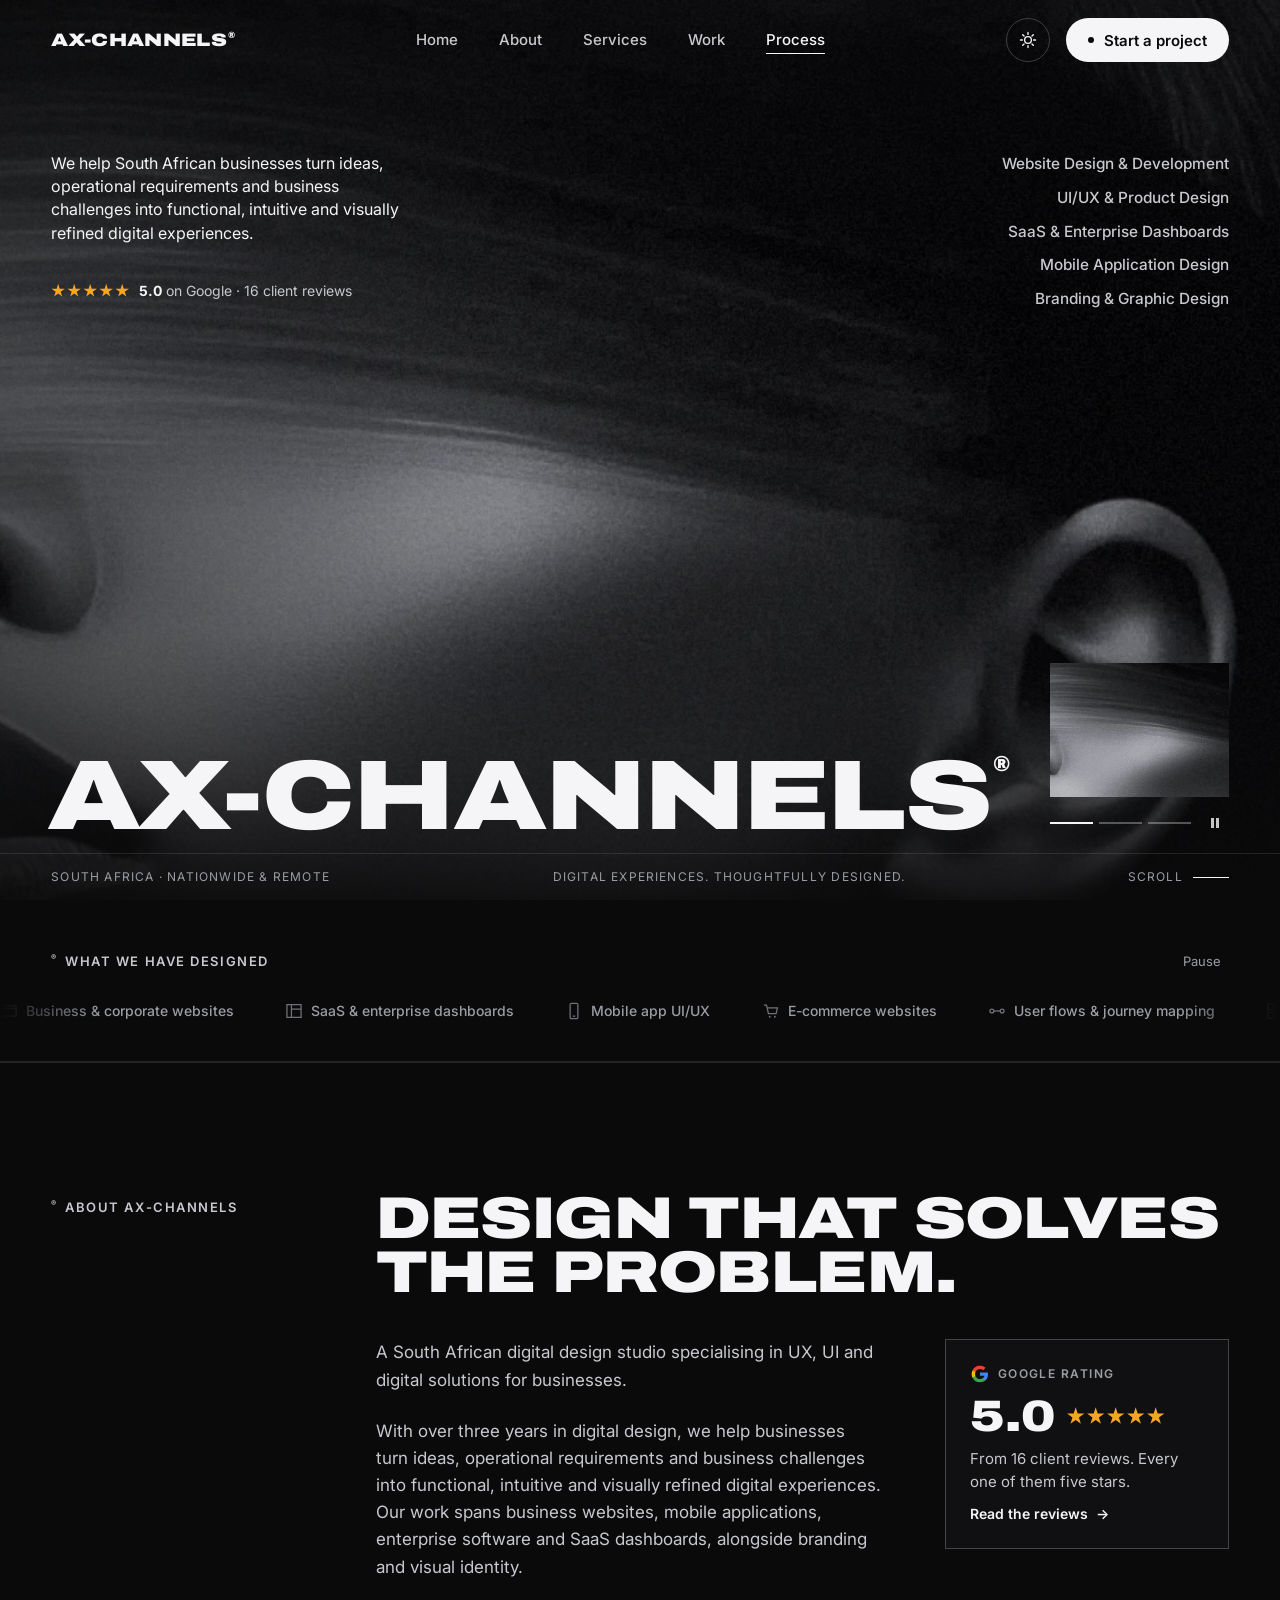
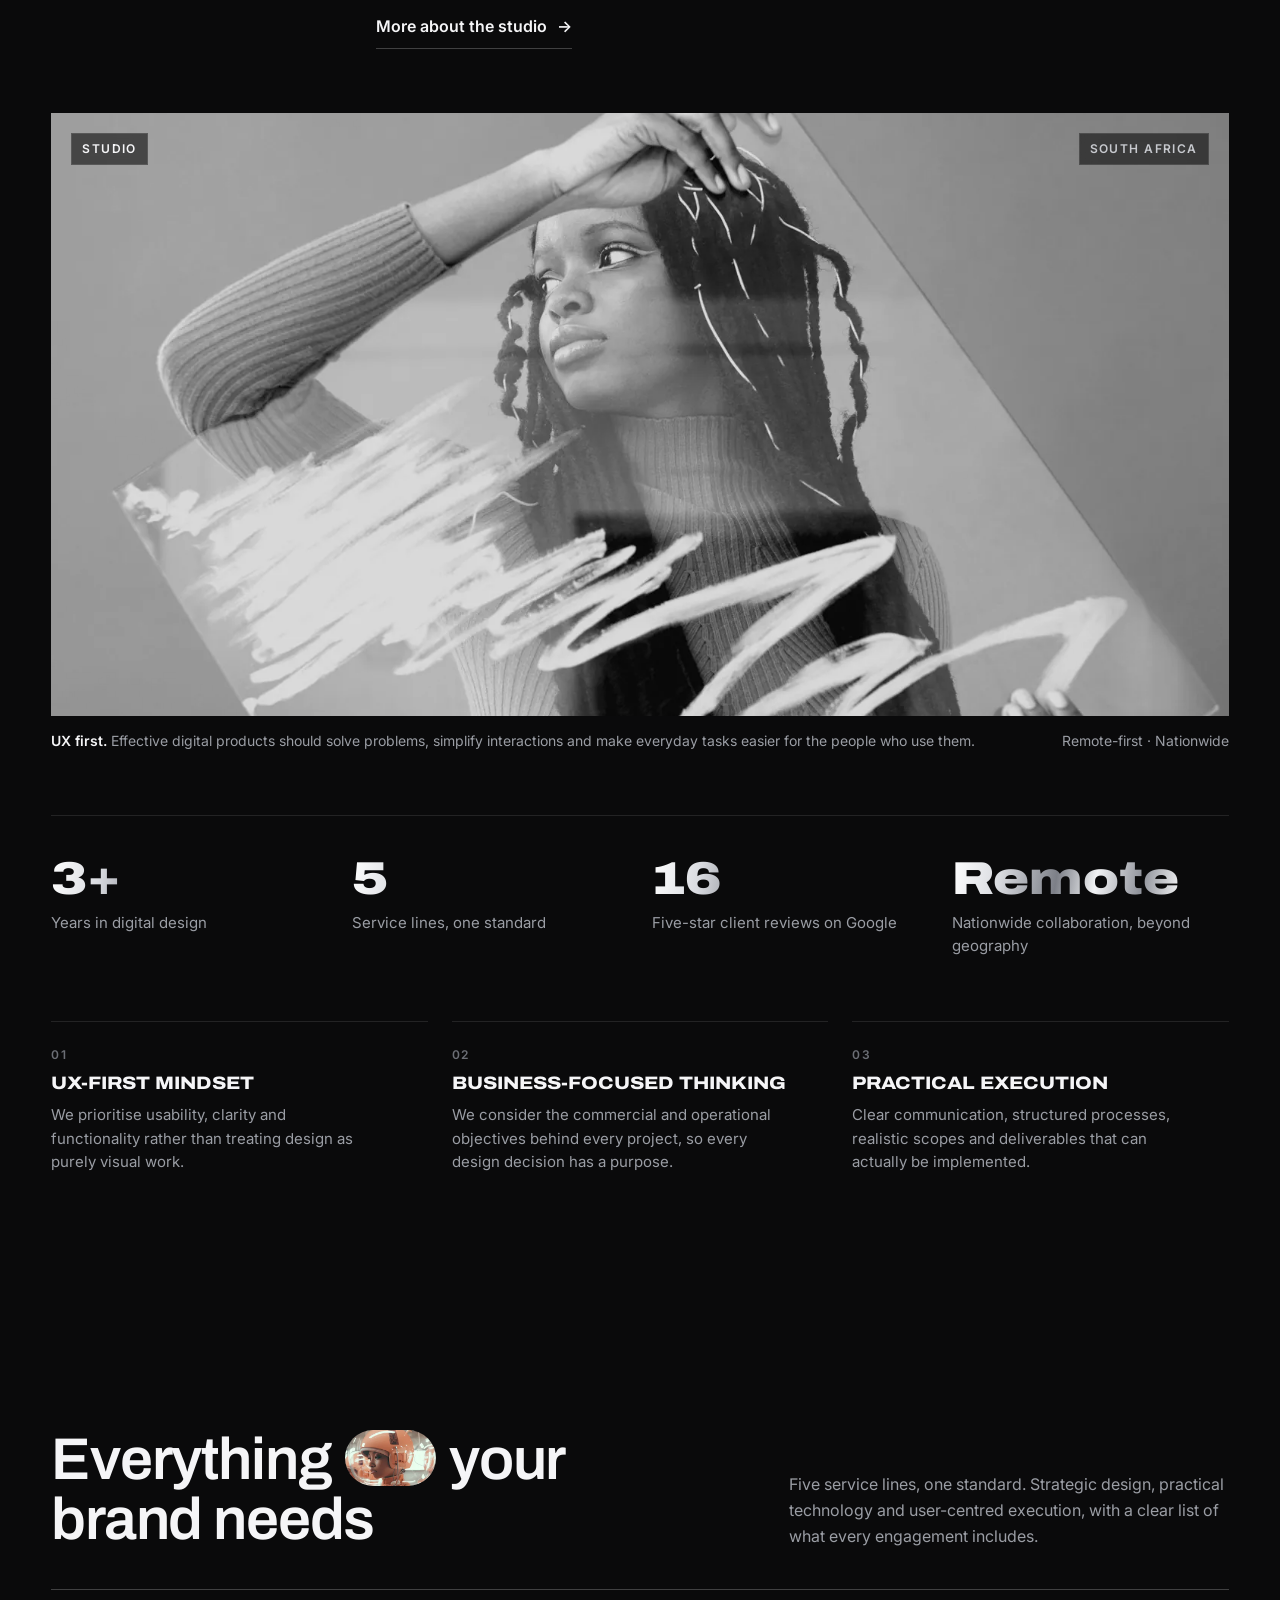
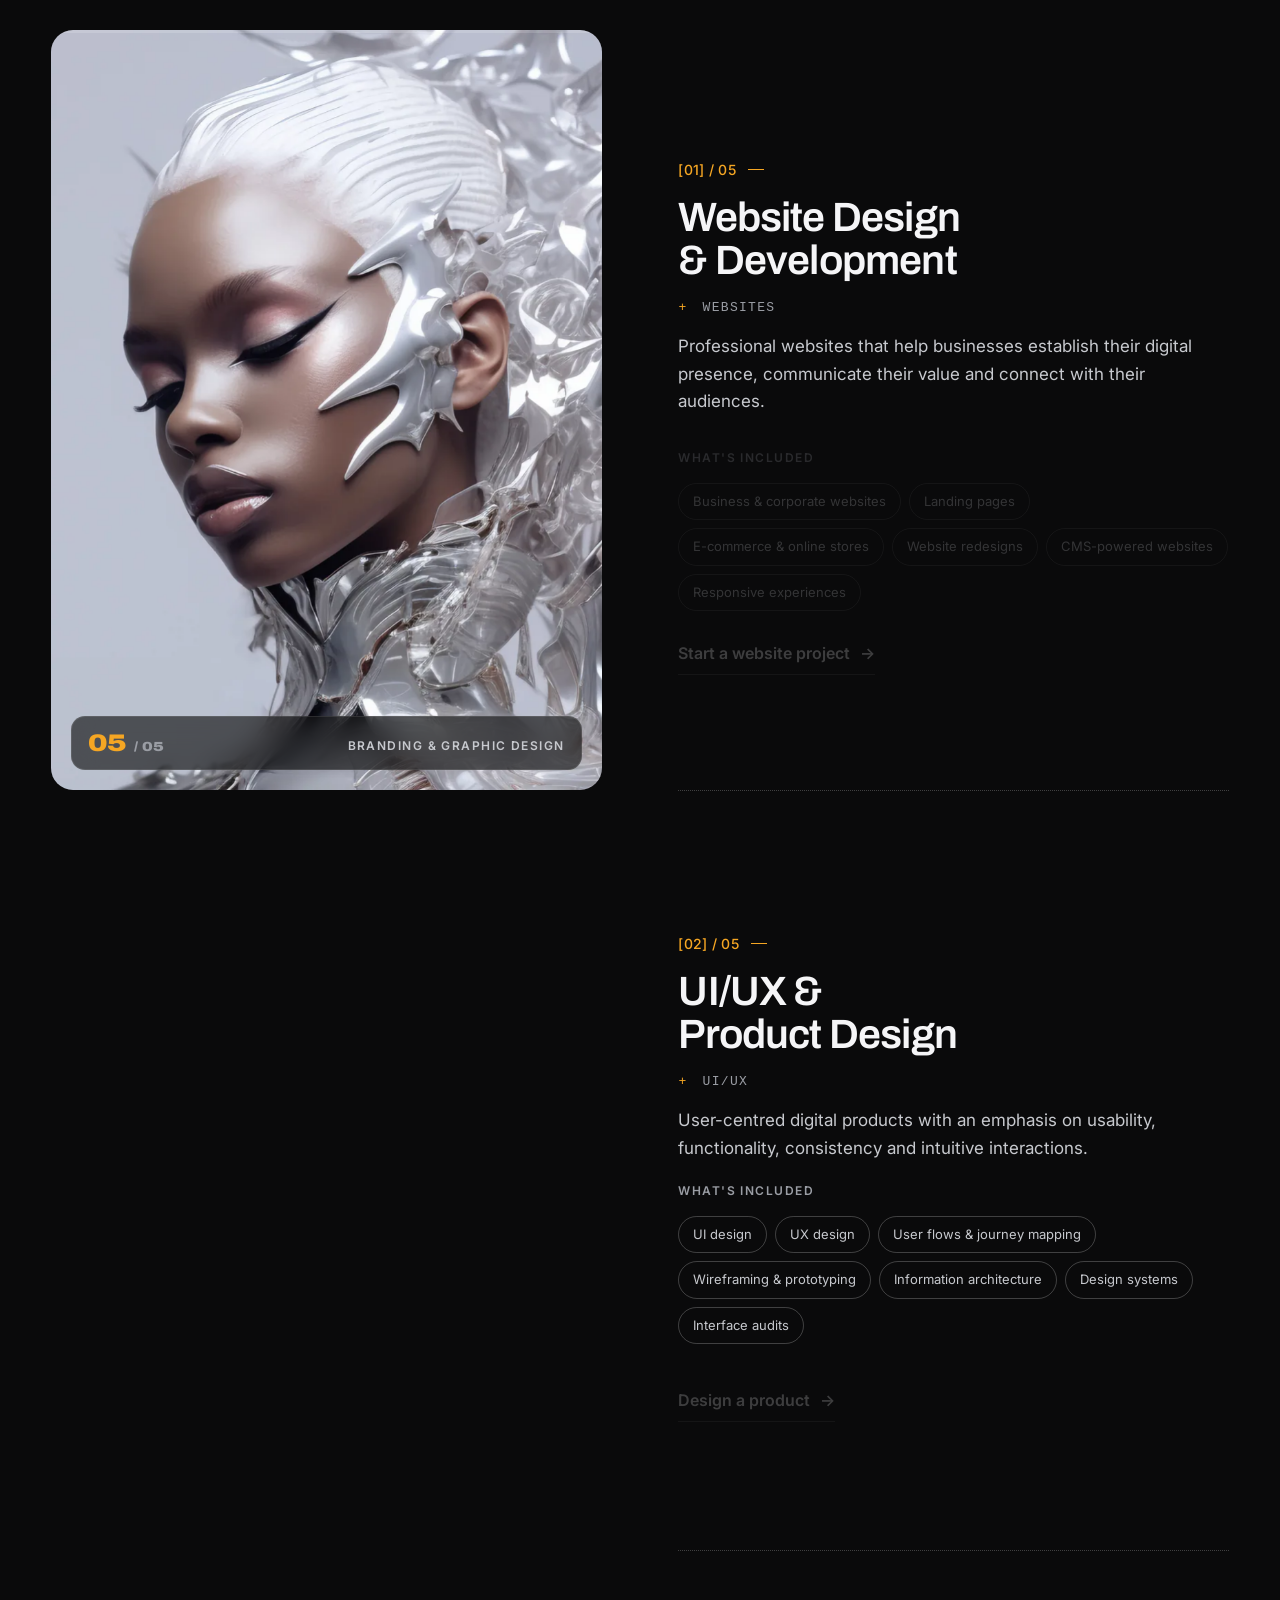
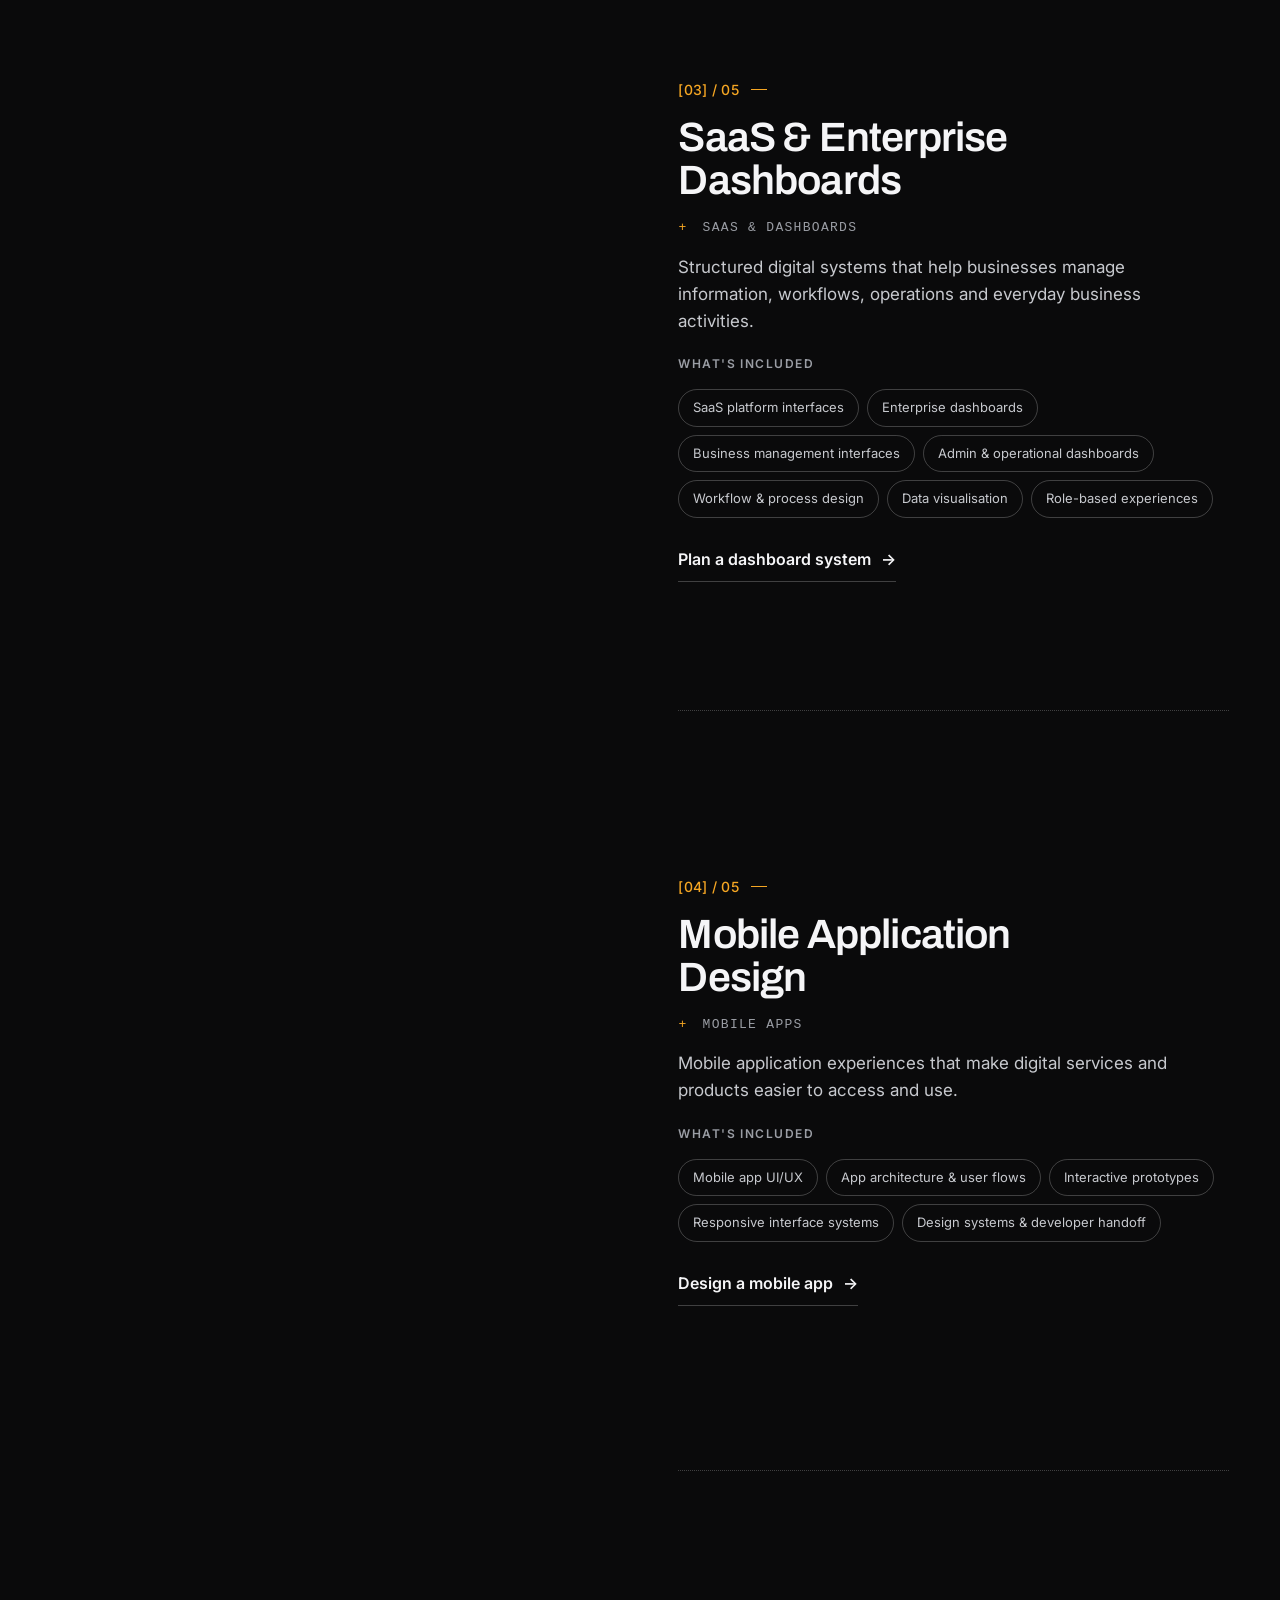
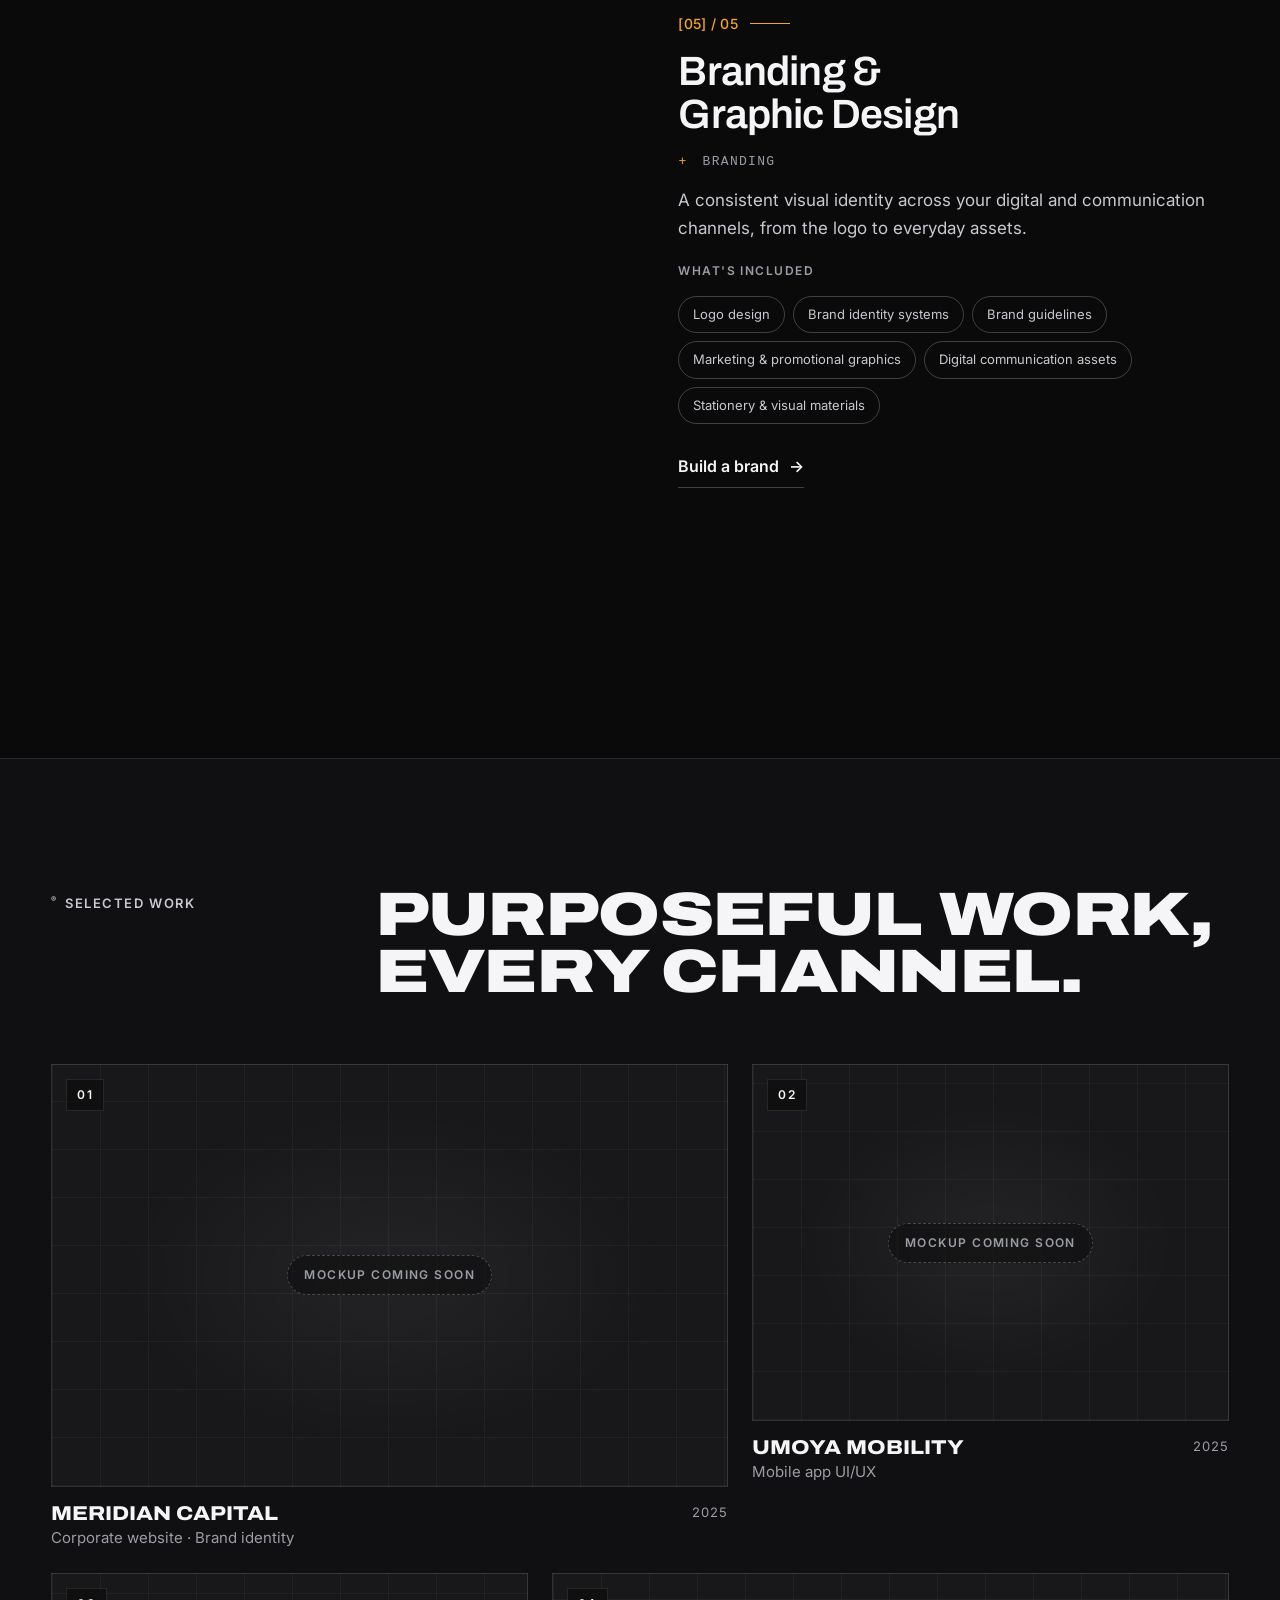
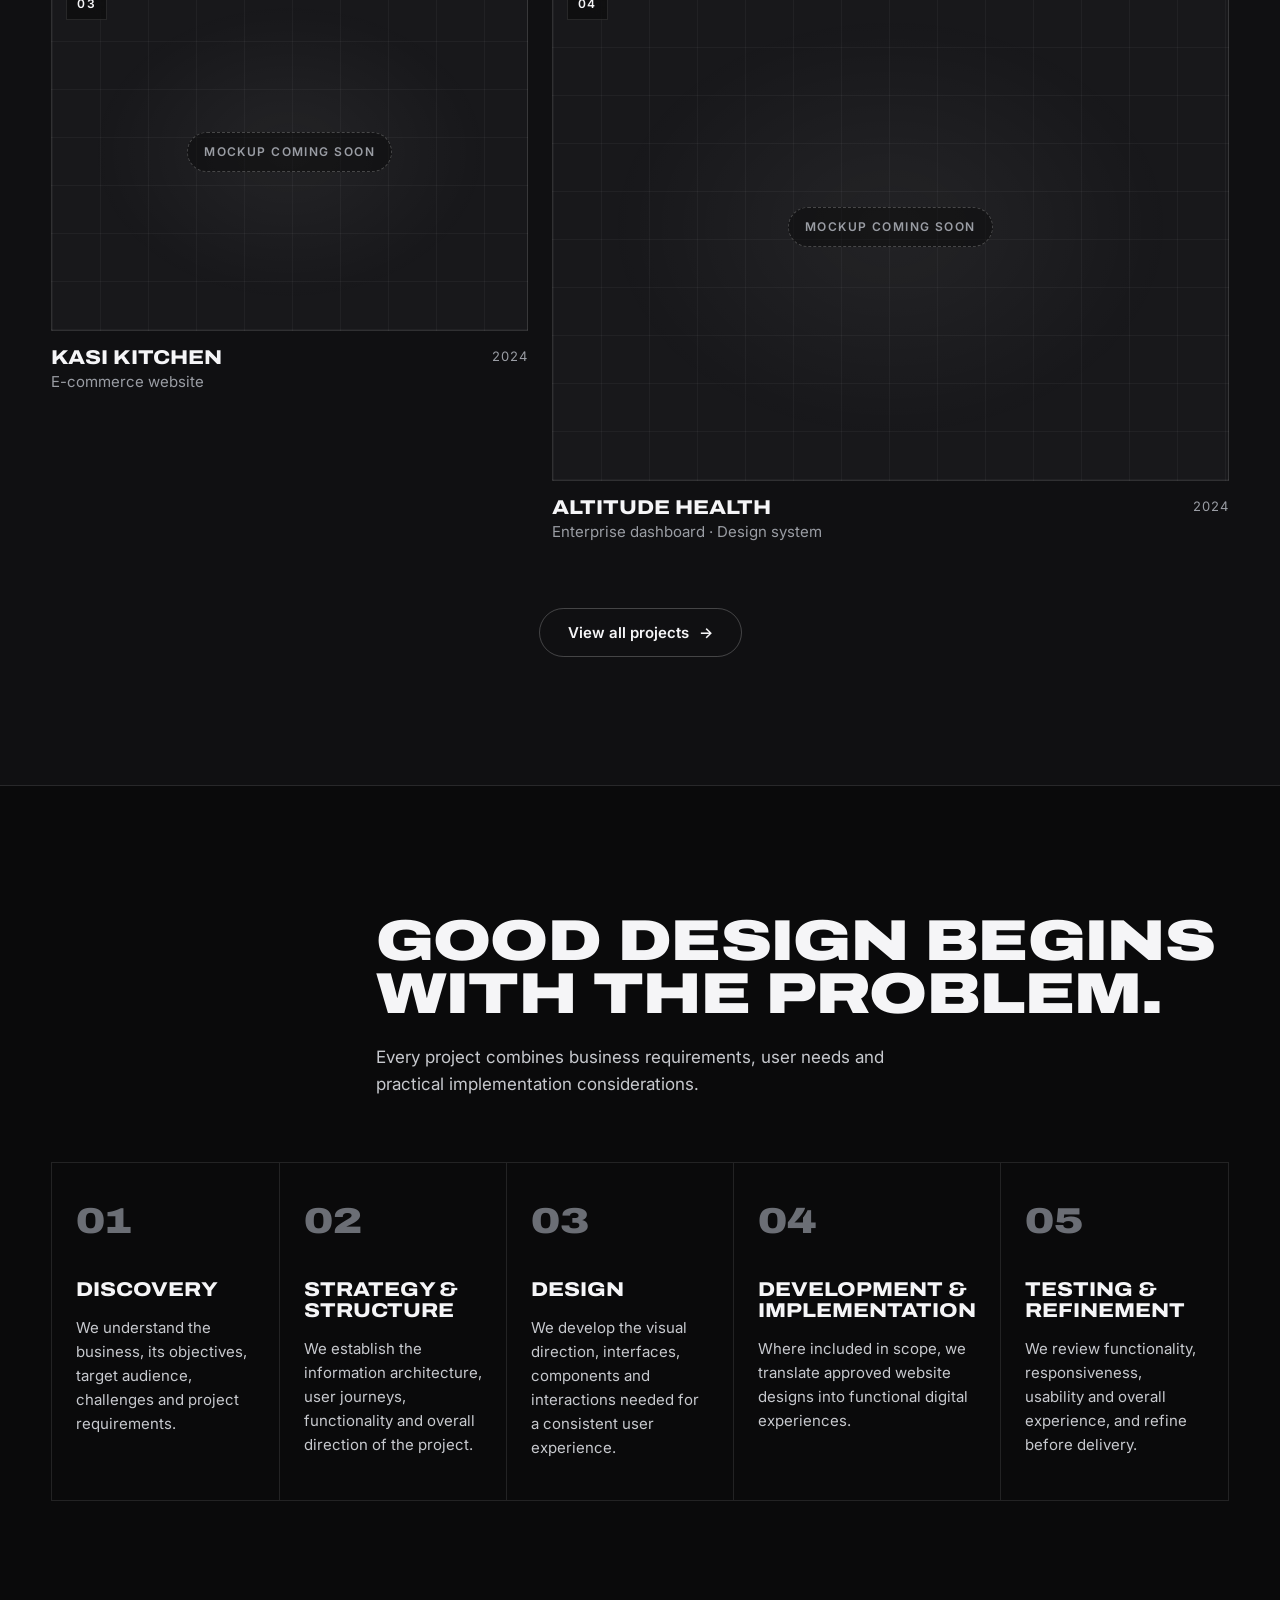
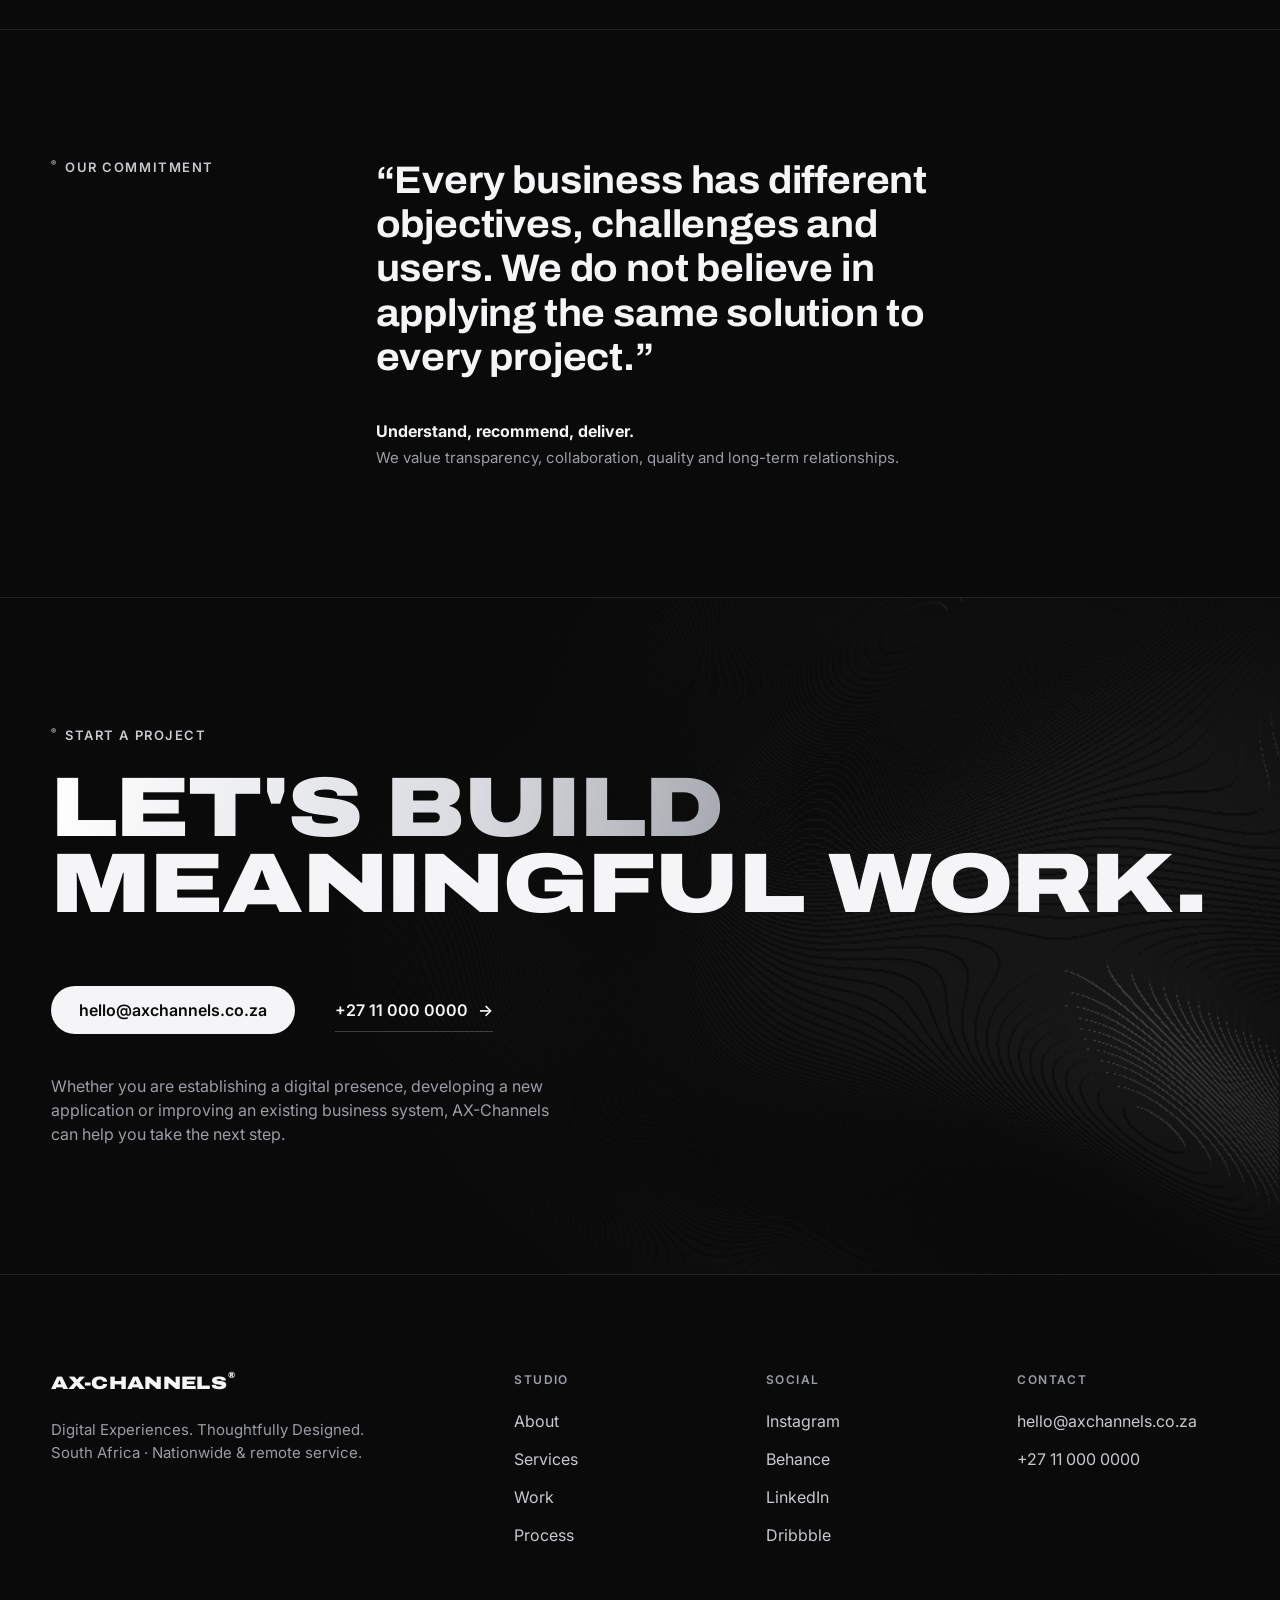
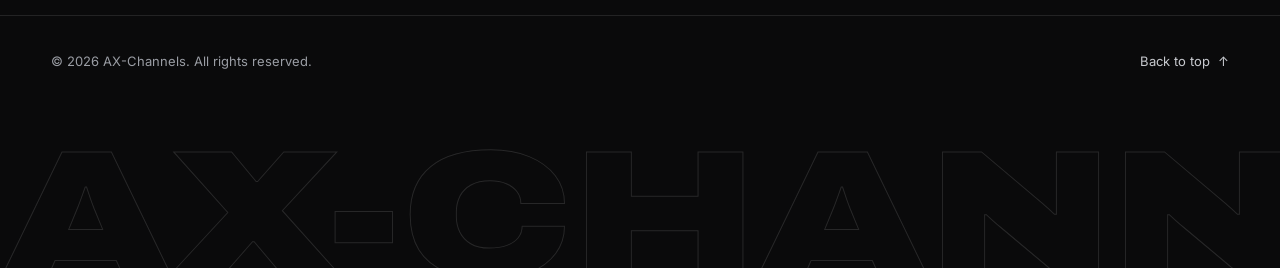
==== commit 16247ba0: "Merge main: rebuild theme switcher, two-line titles and services stage on the new site Brings in PRs" ====
--- a/index.html
+++ b/index.html
@@ -3,14 +3,13 @@
 <head>
   <meta charset="utf-8">
   <meta name="viewport" content="width=device-width, initial-scale=1">
-  <title>AX-Channels® — Premium Design Studio, South Africa</title>
-  <meta name="description" content="AX-Channels is a premium South African design studio crafting web design & development, mobile UX and brand identities that command attention and convert.">
-  <meta property="og:title" content="AX-Channels® — Premium Design Studio">
-  <meta property="og:description" content="Web design & development, mobile UX and brand identity for ambitious brands.">
+  <title>AX-Channels® — Digital Experiences. Thoughtfully Designed.</title>
+  <meta name="description" content="AX-Channels is a South African digital design studio specialising in UX, UI and digital solutions: websites, mobile apps, SaaS and enterprise dashboards, and brand identity. Nationwide and remote.">
+  <meta property="og:title" content="AX-Channels® — Digital Experiences. Thoughtfully Designed.">
+  <meta property="og:description" content="UX, UI and digital solutions for South African businesses: websites, mobile apps, SaaS dashboards and branding.">
   <meta property="og:image" content="assets/img/og-base.webp">
   <meta property="og:type" content="website">
   <meta name="theme-color" content="#0a0a0b">
-  <meta name="color-scheme" content="dark light">
   <link rel="icon" href="favicon.svg" type="image/svg+xml">
   <link rel="preconnect" href="https://fonts.googleapis.com">
   <link rel="preconnect" href="https://fonts.gstatic.com" crossorigin>
@@ -24,7 +23,7 @@
       document.documentElement.setAttribute('data-theme', t);
     })();
   </script>
-  <link rel="stylesheet" href="assets/css/styles.css">
+  <link rel="stylesheet" href="assets/css/styles.css?v=20261108">
 </head>
 <body>
   <a class="skip-link" href="#main">Skip to content</a>
@@ -80,15 +79,22 @@
       </div>
 
       <div class="container hero-grid">
+        <div class="hero-intro">
         <p class="hero-lede reveal">
-          We partner with ambitious South African brands to create digital design that drives conversion and commands attention.
+          We help South African businesses turn ideas, operational requirements and business challenges into functional, intuitive and visually refined digital experiences.
         </p>
+        <a class="rating rating-compact reveal" href="#" aria-label="Rated 5.0 on Google from 16 client reviews">
+          <span class="stars" aria-hidden="true"><i></i><i></i><i></i><i></i><i></i></span>
+          <span><strong>5.0</strong> on Google · 16 client reviews</span>
+        </a>
+        </div>
 
         <ul class="hero-services reveal" aria-label="What we do">
-          <li>Web Design &amp; Development</li>
-          <li>Mobile UX Design</li>
-          <li>Brand Identity</li>
-          <li>Digital Strategy</li>
+          <li>Website Design &amp; Development</li>
+          <li>UI/UX &amp; Product Design</li>
+          <li>SaaS &amp; Enterprise Dashboards</li>
+          <li>Mobile Application Design</li>
+          <li>Branding &amp; Graphic Design</li>
         </ul>
 
         <div class="hero-bottom">
@@ -119,28 +125,28 @@
       </div>
 
       <div class="hero-meta container" aria-hidden="true">
-        <span>Johannesburg · Cape Town</span>
-        <span>Est. 2016</span>
+        <span>South Africa · Nationwide &amp; remote</span>
+        <span>Digital Experiences. Thoughtfully Designed.</span>
         <span class="scroll-hint">Scroll <i></i></span>
       </div>
     </section>
 
-    <!-- ============ TRUST MARQUEE ============ -->
-    <section class="marquee-section" aria-label="Brands we have worked with">
+    <!-- ============ WHAT WE DESIGN ============ -->
+    <section class="marquee-section marquee-small" aria-label="What we have designed">
       <div class="container marquee-head">
-        <p class="eyebrow"><sup>®</sup> Trusted by</p>
+        <p class="eyebrow"><sup>®</sup> What we have designed</p>
         <button class="marquee-pause" type="button" aria-pressed="false">Pause</button>
       </div>
       <div class="marquee" data-marquee>
         <ul class="marquee-track">
-          <li><svg width="28" height="28" viewBox="0 0 28 28" aria-hidden="true"><path d="M14 2l12 7v10l-12 7L2 19V9z" fill="none" stroke="currentColor" stroke-width="2"/></svg>Meridian Capital</li>
-          <li><svg width="28" height="28" viewBox="0 0 28 28" aria-hidden="true"><circle cx="14" cy="14" r="11" fill="none" stroke="currentColor" stroke-width="2"/><circle cx="14" cy="14" r="4" fill="currentColor"/></svg>Kasi Kitchen</li>
-          <li><svg width="28" height="28" viewBox="0 0 28 28" aria-hidden="true"><rect x="3" y="3" width="22" height="22" rx="4" fill="none" stroke="currentColor" stroke-width="2"/><path d="M8 18l6-8 6 8" fill="none" stroke="currentColor" stroke-width="2"/></svg>Altitude Health</li>
-          <li><svg width="28" height="28" viewBox="0 0 28 28" aria-hidden="true"><path d="M4 20c6-10 14-10 20 0M4 14c6-10 14-10 20 0" fill="none" stroke="currentColor" stroke-width="2"/></svg>Umoya Mobility</li>
-          <li><svg width="28" height="28" viewBox="0 0 28 28" aria-hidden="true"><path d="M14 3l3 8h8l-6.5 5 2.5 8-7-5-7 5 2.5-8L3 11h8z" fill="currentColor"/></svg>Northbound Legal</li>
-          <li><svg width="28" height="28" viewBox="0 0 28 28" aria-hidden="true"><path d="M5 23L14 5l9 18H5z" fill="none" stroke="currentColor" stroke-width="2"/></svg>Vela Energy</li>
-          <li><svg width="28" height="28" viewBox="0 0 28 28" aria-hidden="true"><path d="M4 14h20M14 4v20" stroke="currentColor" stroke-width="2"/></svg>Thandi &amp; Co.</li>
-          <li><svg width="28" height="28" viewBox="0 0 28 28" aria-hidden="true"><path d="M4 8h20v12H4z" fill="none" stroke="currentColor" stroke-width="2"/><path d="M4 12h20" stroke="currentColor" stroke-width="2"/></svg>Harbour Bank</li>
+          <li><svg width="28" height="28" viewBox="0 0 28 28" aria-hidden="true"><path d="M3 6h22v16H3z M3 10h22" fill="none" stroke="currentColor" stroke-width="2"/></svg>Business &amp; corporate websites</li>
+          <li><svg width="28" height="28" viewBox="0 0 28 28" aria-hidden="true"><path d="M3 4h22v20H3z M10 4v20 M10 11h15" fill="none" stroke="currentColor" stroke-width="2"/></svg>SaaS &amp; enterprise dashboards</li>
+          <li><svg width="28" height="28" viewBox="0 0 28 28" aria-hidden="true"><rect x="8" y="2" width="12" height="24" rx="2" fill="none" stroke="currentColor" stroke-width="2"/><path d="M12 22h4" stroke="currentColor" stroke-width="2"/></svg>Mobile app UI/UX</li>
+          <li><svg width="28" height="28" viewBox="0 0 28 28" aria-hidden="true"><path d="M3 5h4l3 13h12l2-9H9" fill="none" stroke="currentColor" stroke-width="2"/><circle cx="12" cy="23" r="1.5" fill="currentColor"/><circle cx="20" cy="23" r="1.5" fill="currentColor"/></svg>E-commerce websites</li>
+          <li><svg width="28" height="28" viewBox="0 0 28 28" aria-hidden="true"><circle cx="6" cy="14" r="3" fill="none" stroke="currentColor" stroke-width="2"/><circle cx="22" cy="14" r="3" fill="none" stroke="currentColor" stroke-width="2"/><path d="M9 14h10" stroke="currentColor" stroke-width="2"/></svg>User flows &amp; journey mapping</li>
+          <li><svg width="28" height="28" viewBox="0 0 28 28" aria-hidden="true"><rect x="3" y="3" width="9" height="9" fill="none" stroke="currentColor" stroke-width="2"/><rect x="16" y="3" width="9" height="9" fill="none" stroke="currentColor" stroke-width="2"/><rect x="3" y="16" width="9" height="9" fill="none" stroke="currentColor" stroke-width="2"/><rect x="16" y="16" width="9" height="9" fill="none" stroke="currentColor" stroke-width="2"/></svg>Design systems</li>
+          <li><svg width="28" height="28" viewBox="0 0 28 28" aria-hidden="true"><path d="M14 3l3 8h8l-6.5 5 2.5 8-7-5-7 5 2.5-8L3 11h8z" fill="none" stroke="currentColor" stroke-width="2"/></svg>Brand identity</li>
+          <li><svg width="28" height="28" viewBox="0 0 28 28" aria-hidden="true"><path d="M4 24V12M11 24V6M18 24v-8M25 24V9" stroke="currentColor" stroke-width="2"/></svg>Data visualisation</li>
         </ul>
       </div>
     </section>
@@ -148,114 +154,122 @@
     <!-- ============ STUDIO ============ -->
     <section class="studio section" id="about" aria-labelledby="studio-title">
       <div class="container">
-        <div class="studio-top">
-          <p class="eyebrow reveal" id="studio-title"><sup>®</sup> Studio</p>
-          <p class="studio-tag reveal">Johannesburg · Cape Town <i aria-hidden="true"></i> Est. 2016</p>
-        </div>
-
-        <h2 class="display studio-manifesto reveal" data-fit>
-          <span class="ln">Design with a</span>
-          <span class="ln">point <span class="inline-media" aria-hidden="true"><img src="assets/img/city-aerial.webp" width="1280" height="1600" alt="" loading="lazy"></span> of view.</span>
-        </h2>
-        <p class="studio-sub reveal">Built to perform.</p>
-
-        <div class="studio-grid">
-          <figure class="studio-figure reveal">
-            <div class="studio-frame">
-              <img src="assets/img/portrait-acrylic.webp" width="1600" height="1148" alt="Studio portrait of a creative holding a sheet of acrylic marked with brush strokes" loading="lazy">
-              <span class="corner tl" aria-hidden="true"></span><span class="corner tr" aria-hidden="true"></span>
-              <span class="corner bl" aria-hidden="true"></span><span class="corner br" aria-hidden="true"></span>
-            </div>
-            <figcaption>Studio session · Braamfontein, 2025</figcaption>
-            <div class="ledger" role="list" aria-label="Studio in numbers">
-              <div role="listitem"><strong data-count="9">9</strong><span>Years crafting</span></div>
-              <div role="listitem"><strong data-count="120" data-suffix="+">120+</strong><span>Projects shipped</span></div>
-              <div role="listitem"><strong data-count="14">14</strong><span>Industries served</span></div>
-              <div role="listitem"><strong data-count="92" data-suffix="%">92%</strong><span>Clients return</span></div>
-            </div>
-          </figure>
-
-          <div class="studio-body">
-            <p class="studio-lede reveal">
-              We're a premium design studio from South Africa building digital products and brands that are sharp, intentional and impossible to ignore.
-            </p>
-            <p class="studio-copy reveal">
-              Founded in 2016, we work as a small senior team across web, mobile and brand. No layers, no hand-offs to juniors. The people you meet in the first call are the people who design and build your work.
-            </p>
-
-            <ol class="principles reveal" aria-label="What we stand for">
-              <li>
-                <span class="principle-no">01</span>
-                <h3>Sharp</h3>
-                <p>Every pixel earns its place. We cut what doesn't serve the goal.</p>
-              </li>
-              <li>
-                <span class="principle-no">02</span>
-                <h3>Intentional</h3>
-                <p>Strategy first. Design decisions are tied to the outcome you need.</p>
-              </li>
-              <li>
-                <span class="principle-no">03</span>
-                <h3>Impossible to ignore</h3>
-                <p>Distinct work that stops the scroll and moves people to act.</p>
-              </li>
-            </ol>
-
-            <div class="studio-actions reveal">
-              <a href="about.html" class="btn btn-outline">Meet the studio <span aria-hidden="true">→</span></a>
-              <a href="work.html" class="link-arrow">See the work <span aria-hidden="true">→</span></a>
+        <div class="studio-head">
+          <p class="eyebrow reveal" id="studio-title"><sup>®</sup> About AX-Channels</p>
+          <div>
+            <h2 class="display studio-title reveal" data-fit><span class="ln">Design that solves</span><span class="ln">the problem.</span></h2>
+            <div class="studio-intro">
+              <div class="reveal">
+                <p class="studio-lede">A South African digital design studio specialising in UX, UI and digital solutions for businesses.</p>
+                <p>With over three years in digital design, we help businesses turn ideas, operational requirements and business challenges into functional, intuitive and visually refined digital experiences. Our work spans business websites, mobile applications, enterprise software and SaaS dashboards, alongside branding and visual identity.</p>
+                <a href="about.html" class="link-arrow">More about the studio <span aria-hidden="true">→</span></a>
+              </div>
+              <a class="rating rating-card reveal" href="#" aria-label="Rated 5.0 on Google from 16 client reviews">
+                <span class="rating-google"><svg width="20" height="20" viewBox="0 0 24 24" aria-hidden="true"><path fill="#4285F4" d="M21.6 12.2c0-.7-.1-1.4-.2-2H12v3.9h5.4a4.6 4.6 0 0 1-2 3v2.5h3.2c1.9-1.7 3-4.3 3-7.4z"/><path fill="#34A853" d="M12 22c2.7 0 5-.9 6.6-2.4l-3.2-2.5c-.9.6-2 1-3.4 1-2.6 0-4.8-1.8-5.6-4.1H3.1v2.6A10 10 0 0 0 12 22z"/><path fill="#FBBC04" d="M6.4 14a6 6 0 0 1 0-3.9V7.5H3.1a10 10 0 0 0 0 9z"/><path fill="#EA4335" d="M12 6c1.5 0 2.8.5 3.8 1.5l2.9-2.9A10 10 0 0 0 3.1 7.5L6.4 10c.8-2.3 3-4 5.6-4z"/></svg> Google rating</span>
+                <span class="rating-score"><strong>5.0</strong><span class="stars" aria-hidden="true"><i></i><i></i><i></i><i></i><i></i></span></span>
+                <span class="rating-note">From 16 client reviews. Every one of them five stars.</span>
+                <span class="rating-link">Read the reviews <span aria-hidden="true">→</span></span>
+              </a>
             </div>
           </div>
         </div>
+
+        <figure class="band reveal">
+          <img src="assets/img/portrait-acrylic.webp" width="1600" height="1148" alt="A designer holding a sheet of acrylic marked with brush strokes, during a studio session" loading="lazy" style="--pos: 55% 30%">
+          <span class="index">Studio</span>
+          <span class="tag">South Africa</span>
+        </figure>
+        <figcaption class="band-caption reveal"><span><strong>UX first.</strong> Effective digital products should solve problems, simplify interactions and make everyday tasks easier for the people who use them.</span><span>Remote-first · Nationwide</span></figcaption>
+
+        <div class="stats reveal" role="list" aria-label="Studio at a glance">
+          <div role="listitem"><strong data-count="3" data-suffix="+">3+</strong><span>Years in digital design</span></div>
+          <div role="listitem"><strong data-count="5">5</strong><span>Service lines, one standard</span></div>
+          <div role="listitem"><strong data-count="16">16</strong><span>Five-star client reviews on Google</span></div>
+          <div role="listitem"><strong>Remote</strong><span>Nationwide collaboration, beyond geography</span></div>
+        </div>
+
+        <ol class="principles" aria-label="How we think">
+          <li class="reveal"><span class="principle-no">01</span><h3>UX-first mindset</h3><p>We prioritise usability, clarity and functionality rather than treating design as purely visual work.</p></li>
+          <li class="reveal"><span class="principle-no">02</span><h3>Business-focused thinking</h3><p>We consider the commercial and operational objectives behind every project, so every design decision has a purpose.</p></li>
+          <li class="reveal"><span class="principle-no">03</span><h3>Practical execution</h3><p>Clear communication, structured processes, realistic scopes and deliverables that can actually be implemented.</p></li>
+        </ol>
       </div>
     </section>
 
     <!-- ============ SERVICES ============ -->
     <section class="services section" id="services" aria-labelledby="services-title">
       <div class="container">
-        <div class="section-head">
-          <p class="eyebrow reveal" id="services-title"><sup>®</sup> Services</p>
-          <h2 class="display reveal" data-fit><span class="ln">Three crafts.</span><span class="ln">One standard.</span></h2>
+        <div class="services-head">
+          <p class="eyebrow reveal sr-only" id="services-title">Our services</p>
+          <h2 class="services-title reveal" data-fit><span class="ln">Everything <span class="pill" aria-hidden="true"><img src="assets/img/pill-saas.webp" width="320" height="320" alt="" loading="lazy"></span> your</span><span class="ln">brand needs</span></h2>
+          <p class="services-lede reveal">Five service lines, one standard. Strategic design, practical technology and user-centred execution, with a clear list of what every engagement includes.</p>
         </div>
 
         <div class="services-stage" data-services>
           <div class="services-visual" aria-hidden="true">
             <div class="sv-frame">
-              <figure class="sv-slide is-active" data-sv-slide style="--pos: 50% 30%"><img src="assets/img/service-web.webp" width="1000" height="667" alt="" loading="lazy" decoding="async"></figure>
-              <figure class="sv-slide" data-sv-slide style="--pos: 62% 50%"><img src="assets/img/service-mobile.webp" width="707" height="608" alt="" loading="lazy" decoding="async"></figure>
-              <figure class="sv-slide" data-sv-slide style="--pos: 40% 35%"><img src="assets/img/service-brand.webp" width="1200" height="983" alt="" loading="lazy" decoding="async"></figure>
-              <span class="corner tl"></span><span class="corner tr"></span><span class="corner bl"></span><span class="corner br"></span>
+              <figure class="sv-slide is-active" data-sv-slide style="--pos: 50% 30%"><img src="assets/img/service-web.webp" width="1000" height="667" alt="" loading="eager" decoding="async"></figure>
+              <figure class="sv-slide" data-sv-slide style="--pos: 60% 40%"><img src="assets/img/service-ux.webp" width="707" height="608" alt="" loading="lazy" decoding="async"></figure>
+              <figure class="sv-slide" data-sv-slide style="--pos: 40% 40%"><img src="assets/img/service-saas.webp" width="1000" height="817" alt="" loading="lazy" decoding="async"></figure>
+              <figure class="sv-slide" data-sv-slide style="--pos: 50% 35%"><img src="assets/img/service-mobile.webp" width="995" height="1400" alt="" loading="lazy" decoding="async"></figure>
+              <figure class="sv-slide" data-sv-slide style="--pos: 55% 25%"><img src="assets/img/service-brand.webp" width="1400" height="1147" alt="" loading="lazy" decoding="async"></figure>
               <div class="sv-progress"><i></i></div>
               <div class="sv-hud">
-                <span class="sv-count"><span class="roll" data-sv-roll><span>01</span><span>02</span><span>03</span></span> <small>/ 03</small></span>
-                <span class="sv-label"><span class="is-active" data-sv-label>Web Design &amp; Development</span><span data-sv-label>Mobile UX Design</span><span data-sv-label>Brand Identity</span></span>
+                <span class="sv-count"><span class="roll" data-sv-roll><span>01</span><span>02</span><span>03</span><span>04</span><span>05</span></span> <small>/ 05</small></span>
+                <span class="sv-label"><span class="is-active" data-sv-label>Website Design &amp; Development</span><span data-sv-label>UI/UX &amp; Product Design</span><span data-sv-label>SaaS &amp; Enterprise Dashboards</span><span data-sv-label>Mobile Application Design</span><span data-sv-label>Branding &amp; Graphic Design</span></span>
               </div>
             </div>
           </div>
 
           <div class="services-list">
-            <article class="service reveal is-active" data-service>
-              <figure class="service-media" style="--pos: 50% 30%"><img src="assets/img/service-web.webp" width="1000" height="667" alt="Futuristic portrait of a woman in white headphones inside a bright arched corridor, representing web experiences built by AX-Channels" loading="lazy" decoding="async"></figure>
-              <span class="service-no">01 / 03</span>
-              <h3 class="display-sm" data-fit><span class="ln">Web Design</span><span class="ln">&amp; Development</span></h3>
-              <p>Conversion-led websites built on strong structure and smooth performance. From flagship marketing sites to e-commerce and web apps, we design every screen to earn attention and then move people to act. Fast, accessible and built to scale with your brand.</p>
-              <ul class="tags" aria-label="Capabilities"><li>UX Strategy</li><li>Web Design</li><li>Front-end</li><li>Webflow / Next.js</li><li>E-commerce</li><li>SEO Foundations</li></ul>
-              <a href="#contact" class="link-arrow">Start a web project <span aria-hidden="true">→</span></a>
+            <article class="service reveal is-active" data-service aria-labelledby="svc-title-1">
+              <figure class="service-media" style="--pos: 50% 30%"><img src="assets/img/service-web.webp" width="1000" height="667" alt="Portrait in white headphones inside a symmetrical white corridor" loading="lazy" decoding="async"></figure>
+              <span class="service-no">[01] / 05</span>
+              <h3 id="svc-title-1" data-fit><span class="ln">Website Design</span><span class="ln">&amp; Development</span></h3>
+              <p class="svc-kicker"><span aria-hidden="true">+</span> Websites</p>
+              <p class="svc-desc">Professional websites that help businesses establish their digital presence, communicate their value and connect with their audiences.</p>
+              <p class="svc-included">What's included</p>
+              <ul class="tags" aria-label="What's included"><li>Business &amp; corporate websites</li><li>Landing pages</li><li>E-commerce &amp; online stores</li><li>Website redesigns</li><li>CMS-powered websites</li><li>Responsive experiences</li></ul>
+              <a href="#contact" class="link-arrow">Start a website project <span aria-hidden="true">→</span></a>
             </article>
-            <article class="service reveal" data-service>
-              <figure class="service-media" style="--pos: 62% 50%"><img src="assets/img/service-mobile.webp" width="707" height="608" alt="Side profile of a woman wearing a sleek virtual-reality headset, representing refined mobile and product interfaces" loading="lazy" decoding="async"></figure>
-              <span class="service-no">02 / 03</span>
-              <h3 class="display-sm" data-fit><span class="ln">Mobile</span><span class="ln">UX Design</span></h3>
-              <p>Interfaces people feel at home in from the first tap. We map journeys, prototype fast and polish every state so iOS and Android products are intuitive, inclusive and a pleasure to use. Research-backed decisions, not guesswork.</p>
-              <ul class="tags" aria-label="Capabilities"><li>User Research</li><li>Flows &amp; Wireframes</li><li>UI Design</li><li>Prototyping</li><li>Design Systems</li><li>Usability Testing</li></ul>
-              <a href="#contact" class="link-arrow">Design a mobile product <span aria-hidden="true">→</span></a>
+            <article class="service reveal" data-service aria-labelledby="svc-title-2">
+              <figure class="service-media" style="--pos: 60% 40%"><img src="assets/img/service-ux.webp" width="707" height="608" alt="Portrait wearing a mixed-reality headset against a blue background" loading="lazy" decoding="async"></figure>
+              <span class="service-no">[02] / 05</span>
+              <h3 id="svc-title-2" data-fit><span class="ln">UI/UX &amp;</span><span class="ln">Product Design</span></h3>
+              <p class="svc-kicker"><span aria-hidden="true">+</span> UI/UX</p>
+              <p class="svc-desc">User-centred digital products with an emphasis on usability, functionality, consistency and intuitive interactions.</p>
+              <p class="svc-included">What's included</p>
+              <ul class="tags" aria-label="What's included"><li>UI design</li><li>UX design</li><li>User flows &amp; journey mapping</li><li>Wireframing &amp; prototyping</li><li>Information architecture</li><li>Design systems</li><li>Interface audits</li></ul>
+              <a href="#contact" class="link-arrow">Design a product <span aria-hidden="true">→</span></a>
             </article>
-            <article class="service reveal" data-service>
-              <figure class="service-media" style="--pos: 40% 35%"><img src="assets/img/service-brand.webp" width="1200" height="983" alt="Portrait of a woman wearing a sculpted liquid-silver headpiece, representing a premium brand identity system" loading="lazy" decoding="async"></figure>
-              <span class="service-no">03 / 03</span>
-              <h3 class="display-sm" data-fit><span class="ln">Brand</span><span class="ln">Identity</span></h3>
-              <p>Identities with a point of view. We define positioning, voice and visual language, then build logo systems, typography and guidelines that hold up everywhere your brand shows up. Distinctive, consistent and ready to grow.</p>
-              <ul class="tags" aria-label="Capabilities"><li>Positioning</li><li>Naming</li><li>Logo &amp; Systems</li><li>Art Direction</li><li>Guidelines</li><li>Brand Collateral</li></ul>
+            <article class="service reveal" data-service aria-labelledby="svc-title-3">
+              <figure class="service-media" style="--pos: 40% 40%"><img src="assets/img/service-saas.webp" width="1000" height="817" alt="Portrait in an orange helmet inside a clear glass dome" loading="lazy" decoding="async"></figure>
+              <span class="service-no">[03] / 05</span>
+              <h3 id="svc-title-3" data-fit><span class="ln">SaaS &amp; Enterprise</span><span class="ln">Dashboards</span></h3>
+              <p class="svc-kicker"><span aria-hidden="true">+</span> SaaS &amp; Dashboards</p>
+              <p class="svc-desc">Structured digital systems that help businesses manage information, workflows, operations and everyday business activities.</p>
+              <p class="svc-included">What's included</p>
+              <ul class="tags" aria-label="What's included"><li>SaaS platform interfaces</li><li>Enterprise dashboards</li><li>Business management interfaces</li><li>Admin &amp; operational dashboards</li><li>Workflow &amp; process design</li><li>Data visualisation</li><li>Role-based experiences</li></ul>
+              <a href="#contact" class="link-arrow">Plan a dashboard system <span aria-hidden="true">→</span></a>
+            </article>
+            <article class="service reveal" data-service aria-labelledby="svc-title-4">
+              <figure class="service-media" style="--pos: 50% 35%"><img src="assets/img/service-mobile.webp" width="995" height="1400" alt="Portrait holding a glowing neon heart against a yellow background" loading="lazy" decoding="async"></figure>
+              <span class="service-no">[04] / 05</span>
+              <h3 id="svc-title-4" data-fit><span class="ln">Mobile Application</span><span class="ln">Design</span></h3>
+              <p class="svc-kicker"><span aria-hidden="true">+</span> Mobile apps</p>
+              <p class="svc-desc">Mobile application experiences that make digital services and products easier to access and use.</p>
+              <p class="svc-included">What's included</p>
+              <ul class="tags" aria-label="What's included"><li>Mobile app UI/UX</li><li>App architecture &amp; user flows</li><li>Interactive prototypes</li><li>Responsive interface systems</li><li>Design systems &amp; developer handoff</li></ul>
+              <a href="#contact" class="link-arrow">Design a mobile app <span aria-hidden="true">→</span></a>
+            </article>
+            <article class="service reveal" data-service aria-labelledby="svc-title-5">
+              <figure class="service-media" style="--pos: 55% 25%"><img src="assets/img/service-brand.webp" width="1400" height="1147" alt="Portrait with a sculpted silver costume and white hair" loading="lazy" decoding="async"></figure>
+              <span class="service-no">[05] / 05</span>
+              <h3 id="svc-title-5" data-fit><span class="ln">Branding &amp;</span><span class="ln">Graphic Design</span></h3>
+              <p class="svc-kicker"><span aria-hidden="true">+</span> Branding</p>
+              <p class="svc-desc">A consistent visual identity across your digital and communication channels, from the logo to everyday assets.</p>
+              <p class="svc-included">What's included</p>
+              <ul class="tags" aria-label="What's included"><li>Logo design</li><li>Brand identity systems</li><li>Brand guidelines</li><li>Marketing &amp; promotional graphics</li><li>Digital communication assets</li><li>Stationery &amp; visual materials</li></ul>
               <a href="#contact" class="link-arrow">Build a brand <span aria-hidden="true">→</span></a>
             </article>
           </div>
@@ -268,39 +282,39 @@
       <div class="container">
         <div class="section-head">
           <p class="eyebrow reveal" id="work-title"><sup>®</sup> Selected work</p>
-          <h2 class="display reveal" data-fit><span class="ln">Work that</span><span class="ln">moves people.</span></h2>
+          <h2 class="display reveal" data-fit><span class="ln">Purposeful work,</span><span class="ln">every channel.</span></h2>
         </div>
 
         <div class="work-grid">
           <a href="#contact" class="work-card reveal span-7 tall">
-            <figure><img src="assets/img/hero-thumb.webp" width="450" height="560" alt="Silver-toned campaign portrait for Meridian Capital" loading="lazy"></figure>
+            <figure class="ph" aria-label="Project mockup coming soon"><span class="ref">01</span><span class="ph-label">Mockup coming soon</span></figure>
             <div class="work-meta">
               <h3>Meridian Capital</h3>
-              <p>Brand Identity · Website</p>
+              <p>Corporate website · Brand identity</p>
               <span>2025</span>
             </div>
           </a>
           <a href="#contact" class="work-card reveal span-5">
-            <figure><img src="assets/img/chrome-2.webp" width="1000" height="1300" alt="Liquid chrome key visual for the Umoya Mobility app" loading="lazy"></figure>
+            <figure class="ph" aria-label="Project mockup coming soon"><span class="ref">02</span><span class="ph-label">Mockup coming soon</span></figure>
             <div class="work-meta">
               <h3>Umoya Mobility</h3>
-              <p>Mobile UX · iOS &amp; Android</p>
+              <p>Mobile app UI/UX</p>
               <span>2025</span>
             </div>
           </a>
           <a href="#contact" class="work-card reveal span-5">
-            <figure><img src="assets/img/work-street-tall.webp" width="600" height="750" alt="Monochrome editorial photograph for Kasi Kitchen" loading="lazy"></figure>
+            <figure class="ph" aria-label="Project mockup coming soon"><span class="ref">03</span><span class="ph-label">Mockup coming soon</span></figure>
             <div class="work-meta">
               <h3>Kasi Kitchen</h3>
-              <p>E-commerce · Art Direction</p>
+              <p>E-commerce website</p>
               <span>2024</span>
             </div>
           </a>
           <a href="#contact" class="work-card reveal span-7">
-            <figure><img src="assets/img/chrome-1.webp" width="1400" height="1000" alt="Sculpted chrome texture from the Altitude Health identity" loading="lazy"></figure>
+            <figure class="ph" aria-label="Project mockup coming soon"><span class="ref">04</span><span class="ph-label">Mockup coming soon</span></figure>
             <div class="work-meta">
               <h3>Altitude Health</h3>
-              <p>Brand Identity · Design System</p>
+              <p>Enterprise dashboard · Design system</p>
               <span>2024</span>
             </div>
           </a>
@@ -316,45 +330,33 @@
     <section class="process section" id="process" aria-labelledby="process-title">
       <div class="container">
         <div class="section-head">
-          <p class="eyebrow reveal" id="process-title"><sup>®</sup> Process</p>
-          <h2 class="display reveal" data-fit><span class="ln">How we get</span><span class="ln">to great.</span></h2>
-        </div>
-        <ol class="steps">
-          <li class="reveal">
-            <span class="step-no">01</span>
-            <h3>Discover</h3>
-            <p>Stakeholder interviews, audience research and a hard look at the market. We find the real problem before we touch a pixel.</p>
-          </li>
-          <li class="reveal">
-            <span class="step-no">02</span>
-            <h3>Define</h3>
-            <p>Strategy, positioning and a clear brief with measurable goals. Everyone aligned on what success looks like.</p>
-          </li>
-          <li class="reveal">
-            <span class="step-no">03</span>
-            <h3>Design</h3>
-            <p>Concepts, prototypes and refinement in tight loops. You see progress every week, not just at the end.</p>
-          </li>
-          <li class="reveal">
-            <span class="step-no">04</span>
-            <h3>Deliver</h3>
-            <p>Build, launch and hand-over with documentation and support. Then we measure, learn and keep improving.</p>
-          </li>
+          <p class="eyebrow reveal" id="process-title"><sup>®</sup> Our approach</p>
+          <div>
+            <h2 class="display reveal" data-fit><span class="ln">Good design begins</span><span class="ln">with the problem.</span></h2>
+            <p class="section-lede reveal">Every project combines business requirements, user needs and practical implementation considerations.</p>
+          </div>
+        </div>
+        <ol class="steps steps-5">
+          <li class="reveal"><span class="step-no">01</span><h3>Discovery</h3><p>We understand the business, its objectives, target audience, challenges and project requirements.</p></li>
+          <li class="reveal"><span class="step-no">02</span><h3>Strategy &amp; Structure</h3><p>We establish the information architecture, user journeys, functionality and overall direction of the project.</p></li>
+          <li class="reveal"><span class="step-no">03</span><h3>Design</h3><p>We develop the visual direction, interfaces, components and interactions needed for a consistent user experience.</p></li>
+          <li class="reveal"><span class="step-no">04</span><h3>Development &amp; Implementation</h3><p>Where included in scope, we translate approved website designs into functional digital experiences.</p></li>
+          <li class="reveal"><span class="step-no">05</span><h3>Testing &amp; Refinement</h3><p>We review functionality, responsiveness, usability and overall experience, and refine before delivery.</p></li>
         </ol>
       </div>
     </section>
 
-    <!-- ============ TESTIMONIAL ============ -->
-    <section class="testimonial section" aria-labelledby="testimonial-title">
+    <!-- ============ COMMITMENT ============ -->
+    <section class="testimonial section" aria-labelledby="commitment-title">
       <div class="container split">
-        <p class="eyebrow reveal" id="testimonial-title"><sup>®</sup> Clients say</p>
+        <p class="eyebrow reveal" id="commitment-title"><sup>®</sup> Our commitment</p>
         <figure class="quote reveal">
           <blockquote>
-            “AX-Channels gave us a brand and website that finally match our ambition. Enquiries tripled in the first quarter after launch.”
+            “Every business has different objectives, challenges and users. We do not believe in applying the same solution to every project.”
           </blockquote>
           <figcaption>
-            <strong>Naledi Mokoena</strong>
-            <span>Marketing Director, Meridian Capital</span>
+            <strong>Understand, recommend, deliver.</strong>
+            <span>We value transparency, collaboration, quality and long-term relationships.</span>
           </figcaption>
         </figure>
       </div>
@@ -365,12 +367,12 @@
       <div class="cta-bg" aria-hidden="true"></div>
       <div class="container">
         <p class="eyebrow reveal"><sup>®</sup> Start a project</p>
-        <h2 class="display-xl reveal" id="cta-title" data-fit><span class="ln chrome-text">Let's build</span><span class="ln">what's next.</span></h2>
+        <h2 class="display-xl reveal" id="cta-title" data-fit><span class="ln chrome-text">Let's build</span><span class="ln">meaningful work.</span></h2>
         <div class="cta-row reveal">
           <a href="mailto:hello@axchannels.co.za" class="btn btn-solid">hello@axchannels.co.za</a>
           <a href="tel:+27110000000" class="link-arrow">+27 11 000 0000 <span aria-hidden="true">→</span></a>
         </div>
-        <p class="cta-note reveal">We take on a limited number of projects each quarter. Tell us about yours and we'll reply within two working days.</p>
+        <p class="cta-note reveal">Whether you are establishing a digital presence, developing a new application or improving an existing business system, AX-Channels can help you take the next step.</p>
       </div>
     </section>
   </main>
@@ -380,7 +382,7 @@
     <div class="container footer-grid">
       <div class="footer-brand">
         <a href="#top" class="brand">AX-CHANNELS<sup>®</sup></a>
-        <p>Premium design studio.<br>Johannesburg &amp; Cape Town, South Africa.</p>
+        <p>Digital Experiences. Thoughtfully Designed.<br>South Africa · Nationwide &amp; remote service.</p>
       </div>
       <nav aria-label="Footer">
         <h4>Studio</h4>
@@ -415,6 +417,6 @@
     <div class="footer-wordmark" aria-hidden="true">AX-CHANNELS</div>
   </footer>
 
-  <script src="assets/js/main.js" defer></script>
+  <script src="assets/js/main.js?v=20261108" defer></script>
 </body>
 </html>
--- a/assets/css/styles.css
+++ b/assets/css/styles.css
@@ -15,10 +15,8 @@
   --fg-rgb: 255, 255, 255;
   --line: rgba(var(--fg-rgb), 0.10);
   --line-strong: rgba(var(--fg-rgb), 0.22);
+  --accent: #f5a623;
   --chrome: linear-gradient(100deg, #ffffff 0%, #d9dbe0 18%, #7c7f87 38%, #f2f3f5 52%, #8f929a 68%, #ffffff 84%, #c2c4ca 100%);
-  --cta-image: url("../img/chrome-2.webp");
-  --cta-image-opacity: 0.22;
-  color-scheme: dark;
 
   --font-display: "Archivo", "Arial Black", Impact, sans-serif;
   --font-body: "Inter", system-ui, -apple-system, "Segoe UI", sans-serif;
@@ -38,6 +36,9 @@
   --dur: 320ms;
   --dur-slow: 900ms;
   --radius-pill: 999px;
+  --cta-image: url("../img/chrome-2.webp");
+  --cta-image-opacity: 0.22;
+  color-scheme: dark;
 }
 
 /* Light theme — white, graphite and soft silver; images swap to high-key variants */
@@ -52,8 +53,7 @@
   --silver-3: #8b8e96;
   --ink-rgb: 246, 246, 248;
   --fg-rgb: 12, 12, 14;
-  --line: rgba(var(--fg-rgb), 0.10);
-  --line-strong: rgba(var(--fg-rgb), 0.22);
+  --accent: #d98a00;
   --chrome: linear-gradient(100deg, #0c0c0e 0%, #4a4c53 18%, #9a9da4 36%, #1b1c20 52%, #6b6e75 68%, #0c0c0e 84%, #3d3f45 100%);
   --cta-image: url("../img/light/chrome-2.webp");
   --cta-image-opacity: 0.55;
@@ -133,9 +133,9 @@
 .display { font-size: clamp(2.25rem, 5.2vw, 4.75rem); }
 /* Two-line titles: each .ln is one unbroken line; main.js scales the heading down if a line would overflow */
 .ln { display: block; white-space: nowrap; }
+[data-fit] { min-width: 0; max-width: 100% !important; }
 [data-fit].is-fitted { font-size: var(--fit-size) !important; }
-[data-fit] { min-width: 0; max-width: 100%; }
-.section-head > *, .page-hero-grid > *, .culture-grid > *, .services-stage > *, .split > * { min-width: 0; }
+.section-head > *, .page-hero-grid > *, .studio-head > *, .services-head > *, .services-stage > *, .split > *, .studios-grid > *, .purpose-grid > * { min-width: 0; }
 .display-sm { font-size: clamp(1.75rem, 3.4vw, 3rem); }
 .display-xl { font-size: clamp(2.75rem, 9vw, 9rem); line-height: 0.9; }
 
@@ -262,7 +262,8 @@
   display: grid; grid-template-columns: minmax(0, 420px) 1fr auto; grid-template-rows: auto 1fr auto;
   gap: var(--space-3); flex: 1; padding-top: clamp(32px, 8vh, 96px);
 }
-.hero-lede { grid-column: 1; grid-row: 1; max-width: 36ch; font-size: clamp(1rem, 1.25vw, 1.25rem); line-height: 1.45; color: var(--white); }
+.hero-intro { grid-column: 1; grid-row: 1; }
+.hero-lede { max-width: 36ch; font-size: clamp(1rem, 1.25vw, 1.25rem); line-height: 1.45; color: var(--white); }
 .hero-services {
   grid-column: 3; grid-row: 1; text-align: right; display: grid; gap: 8px;
   font-size: clamp(0.9375rem, 1.2vw, 1.25rem); font-weight: 500; color: var(--silver);
@@ -339,6 +340,11 @@
 }
 .marquee-track li:hover { color: var(--white); }
 @keyframes marquee { to { transform: translateX(-50%); } }
+.marquee-small { padding-block: var(--space-4); }
+.marquee-small .marquee-head { margin-bottom: var(--space-2); }
+.marquee-small .marquee-track { gap: clamp(28px, 4vw, 56px); animation-duration: 55s; }
+.marquee-small .marquee-track li { font-size: 0.875rem; font-weight: 500; color: var(--silver-2); gap: 8px; }
+.marquee-small .marquee-track li svg { width: 18px; height: 18px; opacity: 0.7; }
 
 /* --------------------------------------------------------------------------
    Layout helpers
@@ -346,77 +352,66 @@
 .split { display: grid; grid-template-columns: minmax(180px, 1fr) minmax(0, 3fr); gap: var(--space-4); align-items: start; }
 .section-head { display: grid; grid-template-columns: minmax(180px, 1fr) minmax(0, 3fr); gap: var(--space-4); margin-bottom: var(--space-5); align-items: start; }
 .section-head .eyebrow { padding-top: 0.5em; }
-
-/* --------------------------------------------------------------------------
-   Studio (home) — editorial manifesto + framed portrait with ledger
-   -------------------------------------------------------------------------- */
-.studio { border-top: 1px solid var(--line); overflow: hidden; }
-.studio-top { display: flex; justify-content: space-between; align-items: center; gap: var(--space-3); margin-bottom: var(--space-4); }
-.studio-tag { display: inline-flex; align-items: center; gap: 12px; font-size: 0.75rem; letter-spacing: 0.1em; text-transform: uppercase; color: var(--silver-2); }
-.studio-tag i { width: 32px; height: 1px; background: var(--silver-3); }
-
-.studio-manifesto { font-size: clamp(2.25rem, 6.4vw, 6.25rem); line-height: 0.95; }
-.studio-sub {
-  margin-top: var(--space-2); font-family: var(--font-display); font-weight: 900; font-variation-settings: "wdth" 125;
-  text-transform: uppercase; font-size: clamp(1.25rem, 2.6vw, 2.5rem); line-height: 1;
-  color: transparent; -webkit-text-stroke: 1px rgba(var(--fg-rgb), 0.45);
-}
-.inline-media {
-  display: inline-block; vertical-align: -0.08em; width: 1.9em; height: 0.78em; margin-inline: 0.08em;
-  overflow: hidden; border-radius: var(--radius-pill); background: var(--ink-3);
-  transition: width var(--dur-slow) var(--ease-out);
-}
-.inline-media img { width: 100%; height: 100%; object-fit: cover; object-position: 50% 40%; transform: scale(1.15); transition: transform 6s linear; }
-.studio-manifesto:hover .inline-media img { transform: scale(1); }
-
-.studio-grid {
-  display: grid; grid-template-columns: minmax(0, 5fr) minmax(0, 6fr);
-  gap: clamp(var(--space-4), 6vw, var(--space-7)); margin-top: clamp(var(--space-5), 7vw, var(--space-6)); align-items: start;
-}
-.studio-figure { position: relative; padding-right: clamp(24px, 4vw, 56px); }
-.studio-frame { position: relative; aspect-ratio: 4 / 5; overflow: hidden; background: var(--ink-3); }
-.studio-frame img { width: 100%; height: 100%; object-fit: cover; object-position: 55% 30%; transform: scale(1.04); transition: transform 1.4s var(--ease-out); }
-.studio-figure:hover .studio-frame img { transform: scale(1); }
-.studio-frame .corner { position: absolute; width: 18px; height: 18px; border: 1px solid rgba(var(--fg-rgb), 0.7); }
-.studio-frame .tl { top: 14px; left: 14px; border-right: 0; border-bottom: 0; }
-.studio-frame .tr { top: 14px; right: 14px; border-left: 0; border-bottom: 0; }
-.studio-frame .bl { bottom: 14px; left: 14px; border-right: 0; border-top: 0; }
-.studio-frame .br { bottom: 14px; right: 14px; border-left: 0; border-top: 0; }
-.studio-figure figcaption { margin-top: 12px; font-size: 0.75rem; letter-spacing: 0.1em; text-transform: uppercase; color: var(--silver-2); }
-
-.ledger {
-  position: absolute; right: 0; top: clamp(32px, 6vw, 80px); width: clamp(150px, 15vw, 210px);
-  display: grid; background: rgba(var(--ink-rgb), 0.78); backdrop-filter: blur(14px); -webkit-backdrop-filter: blur(14px);
-  border: 1px solid var(--line-strong);
-}
-.ledger > div { padding: 18px 20px; border-bottom: 1px solid var(--line); }
-.ledger > div:last-child { border-bottom: 0; }
-.ledger strong {
-  display: block; font-family: var(--font-display); font-weight: 900; font-variation-settings: "wdth" 120;
-  font-size: clamp(1.625rem, 2.4vw, 2.25rem); line-height: 1;
-  background: var(--chrome); -webkit-background-clip: text; background-clip: text; color: transparent;
-}
-.ledger span { display: block; margin-top: 6px; color: var(--silver-2); font-size: 0.8125rem; }
-
-.studio-body { padding-top: clamp(0px, 2vw, 24px); }
-.studio-lede {
-  font-family: var(--font-display); font-weight: 800; font-variation-settings: "wdth" 110; text-transform: uppercase;
-  font-size: clamp(1.125rem, 1.8vw, 1.625rem); line-height: 1.2; max-width: 30ch;
-}
-.studio-copy { margin-top: var(--space-3); color: var(--silver); font-size: 1.0625rem; line-height: 1.6; max-width: 54ch; }
-
-.principles { margin-top: var(--space-5); border-top: 1px solid var(--line); }
-.principles li {
-  display: grid; grid-template-columns: 56px minmax(0, 1fr) minmax(0, 1.3fr); gap: var(--space-3); align-items: baseline;
-  padding: 22px 0; border-bottom: 1px solid var(--line); transition: padding-left var(--dur) var(--ease-out);
-}
-.principles li:hover { padding-left: 8px; }
-.principle-no { font-size: 0.75rem; letter-spacing: 0.12em; color: var(--silver-3); font-weight: 600; }
-.principles h3 { font-family: var(--font-display); font-weight: 800; font-variation-settings: "wdth" 115; text-transform: uppercase; font-size: 1.25rem; line-height: 1; }
-.principles p { color: var(--silver-2); font-size: 0.9375rem; line-height: 1.5; }
-.studio-actions { display: flex; flex-wrap: wrap; align-items: center; gap: var(--space-3) var(--space-4); margin-top: var(--space-4); }
-
-/* legacy stats (kept for inner pages) */
+.section-lede { margin-top: var(--space-3); color: var(--silver); font-size: 1.0625rem; line-height: 1.6; max-width: 52ch; }
+
+/* --------------------------------------------------------------------------
+   Media band — the single image treatment used across the site
+   (same proportions as the service views: wide, grayscale, indexed)
+   -------------------------------------------------------------------------- */
+.band { position: relative; overflow: hidden; aspect-ratio: 16 / 8.2; background: var(--ink-3); }
+.band img {
+  width: 100%; height: 100%; object-fit: cover; object-position: var(--pos, 50% 35%);
+  filter: grayscale(1) brightness(0.9); transform: scale(1.03);
+  transition: transform 1.2s var(--ease-out), filter 1.2s var(--ease-out);
+}
+.band:hover img, a:hover > .band img { transform: scale(1); filter: grayscale(1) brightness(1); }
+.band .index, .band .tag {
+  position: absolute; top: 20px; left: 20px; padding: 6px 10px;
+  font-size: 0.75rem; letter-spacing: 0.12em; font-weight: 600; text-transform: uppercase;
+  background: rgba(var(--ink-rgb), 0.6); backdrop-filter: blur(8px); -webkit-backdrop-filter: blur(8px); border: 1px solid var(--line);
+}
+.band .tag { left: auto; right: 20px; color: var(--silver); }
+.band-caption {
+  display: flex; justify-content: space-between; gap: var(--space-3); flex-wrap: wrap;
+  padding-top: 14px; font-size: 0.875rem; color: var(--silver-2);
+}
+.band-caption strong { color: var(--white); font-weight: 600; }
+
+/* --------------------------------------------------------------------------
+   Rating (Google)
+   -------------------------------------------------------------------------- */
+.stars { display: inline-flex; gap: 2px; }
+.stars i { width: 14px; height: 14px; background: var(--accent); clip-path: polygon(50% 0%, 61% 35%, 98% 35%, 68% 57%, 79% 91%, 50% 70%, 21% 91%, 32% 57%, 2% 35%, 39% 35%); }
+.rating-compact { display: inline-flex; align-items: center; gap: 10px; margin-top: var(--space-3); font-size: 0.875rem; color: var(--silver); min-height: 44px; }
+.rating-compact strong { color: var(--white); }
+.rating-compact:hover { color: var(--white); }
+.rating-card {
+  display: grid; align-content: start; gap: 10px; padding: var(--space-3);
+  border: 1px solid var(--line-strong); background: var(--ink-2);
+  transition: border-color var(--dur), transform var(--dur) var(--ease-out);
+}
+.rating-card:hover { border-color: var(--accent); transform: translateY(-2px); }
+.rating-google { display: inline-flex; align-items: center; gap: 8px; font-size: 0.75rem; letter-spacing: 0.12em; text-transform: uppercase; font-weight: 600; color: var(--silver-2); }
+.rating-score { display: flex; align-items: center; gap: 12px; }
+.rating-score strong { font-family: var(--font-display); font-weight: 900; font-variation-settings: "wdth" 120; font-size: 2.75rem; line-height: 1; }
+.rating-score .stars i { width: 18px; height: 18px; }
+.rating-note { color: var(--silver); font-size: 0.9375rem; line-height: 1.5; }
+.rating-link { font-size: 0.875rem; font-weight: 600; color: var(--white); display: inline-flex; gap: 8px; }
+
+/* --------------------------------------------------------------------------
+   Studio (home)
+   -------------------------------------------------------------------------- */
+.studio { border-top: 1px solid var(--line); }
+.studio-head { display: grid; grid-template-columns: minmax(180px, 1fr) minmax(0, 3fr); gap: var(--space-4); align-items: start; }
+.studio-head .eyebrow { padding-top: 0.5em; }
+.studio-title { font-size: clamp(2.25rem, 4.6vw, 4.25rem); }
+.studio-title .muted { display: block; color: transparent; -webkit-text-stroke: 1px rgba(var(--fg-rgb), 0.4); }
+.studio-intro { display: grid; grid-template-columns: minmax(0, 1.6fr) minmax(260px, 0.9fr); gap: var(--space-4) var(--space-5); margin-top: var(--space-4); align-items: start; }
+.studio-lede { font-size: clamp(1.125rem, 1.5vw, 1.375rem); line-height: 1.45; color: var(--white); max-width: 40ch; margin-bottom: var(--space-3); }
+.studio-intro p:not(.statement) { color: var(--silver); font-size: 1.0625rem; line-height: 1.6; max-width: 56ch; }
+.studio-intro .link-arrow { margin-top: var(--space-3); }
+.studio .band { margin-top: var(--space-5); }
+
 .stats {
   display: grid; grid-template-columns: repeat(4, 1fr); gap: var(--space-3);
   margin-top: var(--space-5); padding-top: var(--space-4); border-top: 1px solid var(--line);
@@ -428,81 +423,102 @@
 }
 .stats span { display: block; margin-top: 10px; color: var(--silver-2); font-size: 0.9375rem; }
 
+.principles { display: grid; grid-template-columns: repeat(3, 1fr); gap: var(--space-3); margin-top: var(--space-5); }
+.principles li { padding: var(--space-3) 0 0; border-top: 1px solid var(--line); display: grid; gap: 10px; align-content: start; }
+.principle-no { font-size: 0.75rem; letter-spacing: 0.12em; color: var(--silver-3); font-weight: 600; }
+.principles h3 { font-family: var(--font-display); font-weight: 800; font-variation-settings: "wdth" 115; text-transform: uppercase; font-size: 1.125rem; line-height: 1.05; }
+.principles p { color: var(--silver-2); font-size: 0.9375rem; line-height: 1.55; max-width: 36ch; }
+
 /* --------------------------------------------------------------------------
    Services — sticky visual stage + scrolling service panels
    -------------------------------------------------------------------------- */
-.services { border-top: 1px solid var(--line); }
+.services-head { display: grid; grid-template-columns: minmax(0, 1.4fr) minmax(0, 1fr); gap: var(--space-4) var(--space-5); align-items: end; padding-bottom: var(--space-4); border-bottom: 1px solid var(--line-strong); }
+.services-title {
+  font-family: var(--font-display); font-weight: 600; font-variation-settings: "wdth" 100;
+  font-size: clamp(2.25rem, 4.6vw, 4.25rem); line-height: 1.02; letter-spacing: -0.02em;
+}
+.services-title .pill { display: inline-block; vertical-align: -0.12em; width: 1.55em; height: 0.95em; border-radius: var(--radius-pill); overflow: hidden; margin-inline: 0.04em; background: var(--ink-3); }
+.services-title .pill img { width: 100%; height: 100%; object-fit: cover; }
+.services-lede { color: var(--silver-2); font-size: 1rem; line-height: 1.6; max-width: 44ch; justify-self: end; }
+
 .services-stage {
   --stage-top: calc(80px + var(--space-3));
   --stage-h: min(calc(100svh - 80px - var(--space-3) * 2), 760px);
   display: grid; grid-template-columns: minmax(0, 1fr) minmax(0, 1fr);
-  gap: clamp(var(--space-4), 6vw, var(--space-7)); align-items: start;
+  gap: clamp(var(--space-4), 6vw, var(--space-7)); align-items: start; margin-top: var(--space-4);
 }
 .services-visual { position: sticky; top: var(--stage-top); height: var(--stage-h); }
-.sv-frame { position: relative; width: 100%; height: 100%; overflow: hidden; background: var(--ink-3); isolation: isolate; }
-.sv-slide {
-  position: absolute; inset: 0; margin: 0; z-index: 1;
-  clip-path: inset(100% 0 0 0);
-  transition: clip-path 1100ms var(--ease-out);
-}
+.sv-frame { position: relative; width: 100%; height: 100%; overflow: hidden; border-radius: 22px; background: var(--ink-3); isolation: isolate; }
+.sv-slide { position: absolute; inset: 0; margin: 0; z-index: 1; clip-path: inset(100% 0 0 0); transition: clip-path 1100ms var(--ease-out); }
 .sv-slide.is-past { clip-path: inset(0 0 100% 0); }
 .sv-slide.is-active { clip-path: inset(0 0 0 0); z-index: 2; }
 .sv-slide img {
   width: 100%; height: 100%; object-fit: cover; object-position: var(--pos, 50% 35%);
-  transform: scale(1.18) translateY(var(--shift, 0px));
-  transition: transform 1600ms var(--ease-out);
-  will-change: transform;
+  transform: scale(1.18) translateY(var(--shift, 0px)); transition: transform 1600ms var(--ease-out); will-change: transform;
 }
 .sv-slide.is-active img { transform: scale(1.04) translateY(var(--shift, 0px)); }
-.sv-frame .corner { position: absolute; z-index: 3; width: 18px; height: 18px; border: 1px solid rgba(var(--fg-rgb), 0.7); }
-.sv-frame .tl { top: 14px; left: 14px; border-right: 0; border-bottom: 0; }
-.sv-frame .tr { top: 14px; right: 14px; border-left: 0; border-bottom: 0; }
-.sv-frame .bl { bottom: 14px; left: 14px; border-right: 0; border-top: 0; }
-.sv-frame .br { bottom: 14px; right: 14px; border-left: 0; border-top: 0; }
 .sv-hud {
-  position: absolute; z-index: 3; left: 24px; right: 24px; bottom: 24px;
+  position: absolute; z-index: 3; left: 20px; right: 20px; bottom: 20px;
   display: flex; align-items: flex-end; justify-content: space-between; gap: var(--space-2);
-  padding: 14px 16px; background: rgba(var(--ink-rgb), 0.62);
+  padding: 14px 16px; border-radius: 14px; background: rgba(var(--ink-rgb), 0.62);
   backdrop-filter: blur(12px); -webkit-backdrop-filter: blur(12px); border: 1px solid var(--line);
 }
 .sv-count { font-family: var(--font-display); font-weight: 900; font-variation-settings: "wdth" 125; font-size: 1.5rem; line-height: 1; white-space: nowrap; }
 .sv-count small { font-size: 0.55em; color: var(--silver-2); }
-.sv-count .roll { display: inline-block; height: 1em; overflow: hidden; vertical-align: bottom; }
+.sv-count .roll { display: inline-block; height: 1em; overflow: hidden; vertical-align: bottom; color: var(--accent); }
 .sv-count .roll span { display: block; transition: transform 700ms var(--ease-out); transform: translateY(calc(var(--i, 0) * -1em)); }
 .sv-label { position: relative; flex: 1; min-width: 0; height: 1.3em; overflow: hidden; text-align: right; font-size: 0.75rem; letter-spacing: 0.12em; text-transform: uppercase; color: var(--silver); font-weight: 600; }
 .sv-label span { position: absolute; right: 0; bottom: 0; white-space: nowrap; transform: translateY(110%); opacity: 0; transition: transform 700ms var(--ease-out), opacity 500ms var(--ease-out); }
 .sv-label span.is-active { transform: none; opacity: 1; }
-.sv-progress { position: absolute; z-index: 3; left: 0; right: 0; top: 0; height: 2px; background: rgba(var(--fg-rgb), 0.15); }
-.sv-progress i { display: block; height: 100%; background: var(--white); transform-origin: left; transform: scaleX(var(--progress, 0)); }
+.sv-progress { position: absolute; z-index: 3; left: 0; right: 0; top: 0; height: 3px; background: rgba(var(--fg-rgb), 0.15); }
+.sv-progress i { display: block; height: 100%; background: var(--accent); transform-origin: left; transform: scaleX(var(--progress, 0)); }
 
 .services-list { display: grid; }
 .service {
   min-height: var(--stage-h, auto);
-  display: flex; flex-direction: column; justify-content: center; gap: var(--space-3);
-  padding-block: var(--space-5); border-top: 1px solid var(--line);
+  display: flex; flex-direction: column; justify-content: center; gap: 16px;
+  padding-block: var(--space-5); border-top: 1px dotted var(--line-strong);
 }
 .service:first-child { border-top: 0; }
 .service-media { display: none; }
-.service-no { font-size: 0.75rem; letter-spacing: 0.14em; font-weight: 600; color: var(--silver-2); display: inline-flex; align-items: center; gap: 12px; }
+.service-no { font-size: 0.875rem; font-weight: 500; letter-spacing: 0.02em; color: var(--accent); display: inline-flex; align-items: center; gap: 12px; }
 .service-no::after { content: ""; width: 40px; height: 1px; background: currentColor; transform-origin: left; transform: scaleX(0.4); transition: transform 900ms var(--ease-out); }
-.service p { font-size: 1.0625rem; line-height: 1.6; color: var(--silver); max-width: 52ch; }
-.tags { display: flex; flex-wrap: wrap; gap: 8px; }
-.tags li { padding: 8px 14px; border: 1px solid var(--line-strong); border-radius: var(--radius-pill); font-size: 0.8125rem; color: var(--silver); white-space: nowrap; }
-.service .link-arrow { align-self: flex-start; }
+.service h3 {
+  font-family: var(--font-display); font-weight: 600; font-variation-settings: "wdth" 100;
+  font-size: clamp(1.75rem, 3.2vw, 2.75rem); line-height: 1.05; letter-spacing: -0.02em;
+}
+.svc-kicker { font-family: ui-monospace, "SF Mono", Menlo, monospace; font-size: 0.8125rem; letter-spacing: 0.1em; text-transform: uppercase; color: var(--silver-2); }
+.svc-kicker span { color: var(--accent); margin-right: 6px; }
+.svc-desc { color: var(--silver); font-size: 1.0625rem; line-height: 1.6; max-width: 48ch; }
+.svc-included { margin-top: 4px; font-size: 0.75rem; letter-spacing: 0.12em; text-transform: uppercase; font-weight: 600; color: var(--silver-2); }
+.service .tags { margin: 0; }
+.service .link-arrow { align-self: flex-start; margin-top: 4px; }
 
 /* panels dim until they reach the centre of the viewport; children rise in sequence */
 .services-stage.is-live .service > * { opacity: 0.22; transform: translateY(14px); transition: opacity 700ms var(--ease-out), transform 900ms var(--ease-out); }
 .services-stage.is-live .service.is-active > * { opacity: 1; transform: none; }
-.services-stage.is-live .service.is-active > :nth-child(2) { transition-delay: 40ms; }
+.services-stage.is-live .service.is-active > :nth-child(2) { transition-delay: 50ms; }
 .services-stage.is-live .service.is-active > :nth-child(3) { transition-delay: 100ms; }
-.services-stage.is-live .service.is-active > :nth-child(4) { transition-delay: 160ms; }
-.services-stage.is-live .service.is-active > :nth-child(5) { transition-delay: 220ms; }
-.services-stage.is-live .service.is-active > :nth-child(6) { transition-delay: 280ms; }
+.services-stage.is-live .service.is-active > :nth-child(4) { transition-delay: 150ms; }
+.services-stage.is-live .service.is-active > :nth-child(5) { transition-delay: 200ms; }
+.services-stage.is-live .service.is-active > :nth-child(6) { transition-delay: 250ms; }
+.services-stage.is-live .service.is-active > :nth-child(7) { transition-delay: 300ms; }
+.services-stage.is-live .service.is-active > :nth-child(8) { transition-delay: 350ms; }
 .service.is-active .service-no::after { transform: scaleX(1); }
+.tags { display: flex; flex-wrap: wrap; gap: 8px; margin-block: var(--space-3); }
+.tags li { padding: 8px 14px; border: 1px solid var(--line-strong); border-radius: var(--radius-pill); font-size: 0.8125rem; color: var(--silver); white-space: nowrap; }
 
 /* --------------------------------------------------------------------------
    Work
    -------------------------------------------------------------------------- */
+.work-card figure.ph {
+  position: relative; display: grid; place-items: center; background: var(--ink-3);
+  background-image: repeating-linear-gradient(0deg, rgba(var(--fg-rgb), 0.04) 0 1px, transparent 1px 48px), repeating-linear-gradient(90deg, rgba(var(--fg-rgb), 0.04) 0 1px, transparent 1px 48px);
+  border: 1px solid var(--line);
+}
+.work-card figure.ph::after { content: ""; position: absolute; inset: 0; background: radial-gradient(60% 60% at 50% 50%, rgba(var(--fg-rgb), 0.05), transparent 70%); pointer-events: none; }
+.ph-label { position: relative; z-index: 1; padding: 10px 16px; border: 1px dashed var(--line-strong); border-radius: var(--radius-pill); font-size: 0.75rem; letter-spacing: 0.12em; text-transform: uppercase; font-weight: 600; color: var(--silver-2); background: rgba(var(--ink-rgb), 0.5); }
+.work-card:hover figure.ph { border-color: var(--line-strong); }
 .work { background: var(--ink-2); border-block: 1px solid var(--line); }
 .work-grid { display: grid; grid-template-columns: repeat(12, 1fr); gap: var(--space-3); }
 .work-card { display: block; position: relative; }
@@ -521,12 +537,12 @@
 /* --------------------------------------------------------------------------
    Process
    -------------------------------------------------------------------------- */
-.steps { display: grid; grid-template-columns: repeat(4, 1fr); border: 1px solid var(--line); }
-.steps li { padding: var(--space-4) var(--space-3); border-right: 1px solid var(--line); display: grid; align-content: start; gap: var(--space-2); min-height: 320px; transition: background-color var(--dur); }
-.steps li:last-child { border-right: 0; }
+.steps { display: grid; grid-template-columns: repeat(4, 1fr); border-top: 1px solid var(--line); border-left: 1px solid var(--line); }
+.steps-5 { grid-template-columns: repeat(5, 1fr); }
+.steps li { padding: var(--space-4) var(--space-3); border-right: 1px solid var(--line); border-bottom: 1px solid var(--line); display: grid; align-content: start; gap: var(--space-2); min-height: 320px; transition: background-color var(--dur); }
 .steps li:hover { background: rgba(var(--fg-rgb), 0.03); }
-.step-no { font-family: var(--font-display); font-weight: 900; font-variation-settings: "wdth" 125; font-size: 2.5rem; line-height: 1; color: var(--silver-3); margin-bottom: var(--space-4); }
-.steps h3 { font-family: var(--font-display); font-weight: 800; font-variation-settings: "wdth" 115; text-transform: uppercase; font-size: 1.375rem; line-height: 1; }
+.step-no { font-family: var(--font-display); font-weight: 900; font-variation-settings: "wdth" 125; font-size: 2.25rem; line-height: 1; color: var(--silver-3); margin-bottom: var(--space-3); }
+.steps h3 { font-family: var(--font-display); font-weight: 800; font-variation-settings: "wdth" 115; text-transform: uppercase; font-size: 1.25rem; line-height: 1.05; text-wrap: balance; }
 .steps p { color: var(--silver); font-size: 0.9375rem; line-height: 1.6; }
 
 /* --------------------------------------------------------------------------
@@ -556,87 +572,70 @@
 .cta-note { margin-top: var(--space-4); color: var(--silver-2); max-width: 52ch; }
 
 /* --------------------------------------------------------------------------
-   Inner pages — hero
-   -------------------------------------------------------------------------- */
-.page-hero { position: relative; padding-top: calc(80px + clamp(48px, 8vw, 112px)); padding-bottom: clamp(var(--space-5), 7vw, var(--space-6)); overflow: hidden; }
-.page-hero-grid { display: grid; grid-template-columns: minmax(0, 7fr) minmax(0, 5fr); gap: clamp(var(--space-4), 5vw, var(--space-6)); align-items: end; }
-.page-hero .display-xl { margin-top: var(--space-3); font-size: clamp(2.5rem, 6.1vw, 5.75rem); overflow-wrap: anywhere; }
-.page-hero .lede { margin-top: var(--space-4); max-width: 46ch; color: var(--silver); font-size: clamp(1rem, 1.3vw, 1.25rem); line-height: 1.55; }
-.page-hero-figure { position: relative; aspect-ratio: 4 / 5; overflow: hidden; background: var(--ink-3); }
-.page-hero-figure img { width: 100%; height: 100%; object-fit: cover; object-position: 50% 20%; transform: scale(1.06); animation: settle 2.4s var(--ease-out) forwards; }
-@keyframes settle { to { transform: scale(1); } }
-.page-hero-figure .tag {
-  position: absolute; left: 16px; bottom: 16px; padding: 8px 12px;
-  font-size: 0.75rem; letter-spacing: 0.12em; text-transform: uppercase; font-weight: 600;
-  background: rgba(var(--ink-rgb), 0.6); backdrop-filter: blur(8px); border: 1px solid var(--line);
-}
-.page-meta {
-  display: flex; justify-content: space-between; gap: var(--space-3); flex-wrap: wrap;
-  margin-top: clamp(var(--space-4), 5vw, var(--space-5)); padding-top: 14px; border-top: 1px solid var(--line);
-  font-size: 0.75rem; letter-spacing: 0.1em; text-transform: uppercase; color: var(--silver-2);
-}
-
-/* --------------------------------------------------------------------------
-   About — story
-   -------------------------------------------------------------------------- */
-.story { border-top: 1px solid var(--line); }
-.story-grid { display: grid; grid-template-columns: minmax(180px, 1fr) minmax(0, 2fr) minmax(0, 1.4fr); gap: var(--space-4); align-items: start; }
-.story-copy p { color: var(--silver); font-size: 1.0625rem; line-height: 1.65; max-width: 56ch; }
-.story-copy p + p { margin-top: var(--space-3); }
-.story-copy .statement { color: var(--white); margin-bottom: var(--space-4); max-width: 22ch; }
-.story-figure { position: relative; margin-top: clamp(0px, 6vw, 96px); }
-.story-figure .frame { aspect-ratio: 3 / 4; overflow: hidden; background: var(--ink-3); }
-.story-figure img { width: 100%; height: 100%; object-fit: cover; object-position: 50% 15%; }
-.story-figure .pull {
-  position: absolute; left: clamp(-48px, -4vw, -24px); bottom: clamp(24px, 4vw, 56px); max-width: 22ch;
-  padding: 20px 22px; background: var(--ink); border: 1px solid var(--line-strong);
-  font-family: var(--font-display); font-weight: 700; font-variation-settings: "wdth" 105; font-size: 1.0625rem; line-height: 1.25;
-}
-.story-figure figcaption { margin-top: 12px; font-size: 0.75rem; letter-spacing: 0.1em; text-transform: uppercase; color: var(--silver-2); }
-
-/* --------------------------------------------------------------------------
-   About — values
-   -------------------------------------------------------------------------- */
+   Inner pages — hero (text first, proof second, image band third)
+   -------------------------------------------------------------------------- */
+.page-hero { padding-top: calc(80px + clamp(48px, 7vw, 96px)); padding-bottom: clamp(var(--space-5), 7vw, var(--space-6)); border-bottom: 1px solid var(--line); }
+.page-hero-grid { display: grid; grid-template-columns: minmax(180px, 1fr) minmax(0, 3fr); gap: var(--space-4); align-items: start; }
+.page-hero-grid .eyebrow { padding-top: 0.5em; }
+.page-hero h1 { max-width: 14ch; text-wrap: balance; }
+.page-hero .lede { margin-top: var(--space-4); max-width: 52ch; color: var(--silver); font-size: clamp(1.0625rem, 1.3vw, 1.25rem); line-height: 1.55; }
+.hero-actions { display: flex; flex-wrap: wrap; align-items: center; gap: var(--space-2) var(--space-4); margin-top: var(--space-4); }
+.proof { display: flex; flex-wrap: wrap; gap: var(--space-3) var(--space-5); margin-top: var(--space-5); padding-top: var(--space-3); border-top: 1px solid var(--line); }
+.proof div { display: grid; gap: 4px; }
+.proof strong { font-family: var(--font-display); font-weight: 900; font-variation-settings: "wdth" 120; font-size: 1.75rem; line-height: 1; }
+.proof span { font-size: 0.8125rem; color: var(--silver-2); }
+.page-hero .band { margin-top: clamp(var(--space-5), 6vw, var(--space-6)); }
+
+/* --------------------------------------------------------------------------
+   About
+   -------------------------------------------------------------------------- */
+.purpose { border-top: 1px solid var(--line); }
+.purpose-grid { display: grid; grid-template-columns: repeat(2, 1fr); gap: var(--space-3); }
+.purpose-card { padding: var(--space-4); border: 1px solid var(--line); background: var(--ink-2); display: grid; align-content: start; gap: var(--space-3); transition: border-color var(--dur); }
+.purpose-card:hover { border-color: var(--line-strong); }
+.purpose-card .display-sm { max-width: 18ch; text-wrap: balance; }
+.purpose-card p:not(.eyebrow) { color: var(--silver); font-size: 1.0625rem; line-height: 1.6; max-width: 52ch; }
+.story .split p { color: var(--silver); font-size: 1.0625rem; line-height: 1.65; max-width: 60ch; }
+.story .split p + p { margin-top: var(--space-3); }
+.story .statement { color: var(--white); margin-bottom: var(--space-4); max-width: 24ch; }
+
 .values { background: var(--ink-2); border-block: 1px solid var(--line); }
-.values-grid { display: grid; grid-template-columns: repeat(2, 1fr); border: 1px solid var(--line); }
-.values-grid li { padding: var(--space-4); border-right: 1px solid var(--line); border-bottom: 1px solid var(--line); display: grid; grid-template-columns: 64px 1fr; gap: var(--space-3); transition: background-color var(--dur); }
-.values-grid li:nth-child(2n) { border-right: 0; }
-.values-grid li:nth-last-child(-n+2) { border-bottom: 0; }
-.values-grid li:hover { background: rgba(var(--fg-rgb), 0.03); }
-.values-grid .no { font-family: var(--font-display); font-weight: 900; font-variation-settings: "wdth" 125; font-size: 2rem; line-height: 1; color: var(--silver-3); }
-.values-grid h3 { font-family: var(--font-display); font-weight: 800; font-variation-settings: "wdth" 115; text-transform: uppercase; font-size: clamp(1.375rem, 2.2vw, 1.875rem); line-height: 1; }
-.values-grid p { margin-top: 14px; color: var(--silver); font-size: 0.9375rem; line-height: 1.6; max-width: 44ch; }
-
-/* --------------------------------------------------------------------------
-   About — culture
-   -------------------------------------------------------------------------- */
-.culture-grid { display: grid; grid-template-columns: minmax(0, 5fr) minmax(0, 7fr); gap: clamp(var(--space-4), 6vw, var(--space-7)); align-items: center; }
-.culture-figure { aspect-ratio: 1; overflow: hidden; background: var(--ink-3); position: relative; }
-.culture-figure img { width: 100%; height: 100%; object-fit: cover; object-position: 60% 30%; filter: brightness(0.95); transition: transform 1.4s var(--ease-out); }
-.culture-figure:hover img { transform: scale(1.03); }
-.culture-figure::after { content: ""; position: absolute; inset: 0; background: linear-gradient(180deg, transparent 60%, rgba(var(--ink-rgb), 0.6)); pointer-events: none; }
-.culture-figure .tag { position: absolute; left: 16px; bottom: 16px; font-size: 0.75rem; letter-spacing: 0.1em; text-transform: uppercase; color: var(--silver); }
-.culture-body .display { margin-top: var(--space-3); }
-.facts { display: grid; grid-template-columns: repeat(2, 1fr); gap: 0 var(--space-4); margin-top: var(--space-5); border-top: 1px solid var(--line); }
-.facts > div { display: grid; gap: 4px; padding: 18px 0; border-bottom: 1px solid var(--line); }
+.values .steps li { min-height: 280px; }
+
+.craft .band { margin-top: 0; }
+.facts { display: grid; grid-template-columns: repeat(3, 1fr); gap: 0 var(--space-4); margin-top: var(--space-5); border-top: 1px solid var(--line); }
+.facts > div { display: grid; gap: 6px; padding: 20px 0; border-bottom: 1px solid var(--line); }
 .facts dt { font-size: 0.75rem; letter-spacing: 0.12em; text-transform: uppercase; color: var(--silver-2); font-weight: 600; }
 .facts dd { margin: 0; font-weight: 500; }
 
-/* --------------------------------------------------------------------------
-   About — timeline
-   -------------------------------------------------------------------------- */
+.studios { border-top: 1px solid var(--line); }
+.studios-grid { display: grid; grid-template-columns: minmax(0, 5fr) minmax(0, 7fr); gap: var(--space-4); align-items: start; }
+.studios-grid .band { aspect-ratio: 4 / 3; }
+.locations { display: grid; gap: 0; margin-top: var(--space-4); border-top: 1px solid var(--line); }
+.locations li { display: grid; grid-template-columns: 1fr auto; gap: var(--space-3); align-items: baseline; padding: 20px 0; border-bottom: 1px solid var(--line); }
+.locations h3 { font-family: var(--font-display); font-weight: 800; font-variation-settings: "wdth" 115; text-transform: uppercase; font-size: 1.25rem; line-height: 1; }
+.locations p { color: var(--silver-2); font-size: 0.9375rem; margin-top: 6px; }
+.locations span { font-size: 0.75rem; letter-spacing: 0.1em; text-transform: uppercase; color: var(--silver-2); }
+
 .timeline { border-top: 1px solid var(--line); }
-.timeline-track { display: grid; grid-template-columns: repeat(5, 1fr); border-top: 1px solid var(--line-strong); }
-.timeline-track li { padding: var(--space-3) var(--space-3) var(--space-3) 0; border-right: 1px solid var(--line); margin-right: var(--space-3); position: relative; }
+.timeline-track { display: grid; grid-template-columns: repeat(5, 1fr); gap: var(--space-3); border-top: 1px solid var(--line-strong); }
+.timeline-track li { padding-top: var(--space-3); position: relative; }
 .timeline-track li::before { content: ""; position: absolute; top: -1px; left: 0; width: 32px; height: 1px; background: var(--white); }
-.timeline-track li:last-child { border-right: 0; margin-right: 0; }
-.timeline-track .year { font-family: var(--font-display); font-weight: 900; font-variation-settings: "wdth" 120; font-size: clamp(1.75rem, 3vw, 2.75rem); line-height: 1; background: var(--chrome); -webkit-background-clip: text; background-clip: text; color: transparent; }
+.timeline-track .year { font-family: var(--font-display); font-weight: 900; font-variation-settings: "wdth" 120; font-size: clamp(1.75rem, 3vw, 2.5rem); line-height: 1; background: var(--chrome); -webkit-background-clip: text; background-clip: text; color: transparent; }
 .timeline-track h3 { margin-top: 14px; font-weight: 600; font-size: 1rem; }
-.timeline-track p { margin-top: 6px; color: var(--silver-2); font-size: 0.9375rem; line-height: 1.5; }
-
-/* --------------------------------------------------------------------------
-   Work page — filters & grid
-   -------------------------------------------------------------------------- */
+.timeline-track p { margin-top: 6px; color: var(--silver-2); font-size: 0.9375rem; line-height: 1.5; max-width: 28ch; }
+
+/* --------------------------------------------------------------------------
+   Work
+   -------------------------------------------------------------------------- */
+.work-card figure.ph {
+  position: relative; display: grid; place-items: center; background: var(--ink-3);
+  background-image: repeating-linear-gradient(0deg, rgba(var(--fg-rgb), 0.04) 0 1px, transparent 1px 48px), repeating-linear-gradient(90deg, rgba(var(--fg-rgb), 0.04) 0 1px, transparent 1px 48px);
+  border: 1px solid var(--line);
+}
+.work-card figure.ph::after { content: ""; position: absolute; inset: 0; background: radial-gradient(60% 60% at 50% 50%, rgba(var(--fg-rgb), 0.05), transparent 70%); pointer-events: none; }
+.ph-label { position: relative; z-index: 1; padding: 10px 16px; border: 1px dashed var(--line-strong); border-radius: var(--radius-pill); font-size: 0.75rem; letter-spacing: 0.12em; text-transform: uppercase; font-weight: 600; color: var(--silver-2); background: rgba(var(--ink-rgb), 0.5); }
+.work-card:hover figure.ph { border-color: var(--line-strong); }
 .filters { display: flex; flex-wrap: wrap; gap: 8px; margin-top: var(--space-4); }
 .filters button {
   min-height: 44px; padding: 10px 18px; border: 1px solid var(--line-strong); border-radius: var(--radius-pill);
@@ -645,36 +644,36 @@
 }
 .filters button:hover { color: var(--white); border-color: var(--white); }
 .filters button[aria-pressed="true"] { background: var(--white); color: var(--ink); border-color: var(--white); }
-.filters .count { margin-left: 8px; font-size: 0.75rem; color: var(--silver-3); }
-.filters button[aria-pressed="true"] .count { color: var(--silver-3); }
-
-.work-page { padding-top: 0; background: var(--ink); border: 0; }
-.work-page .work-grid { grid-auto-flow: dense; }
-.work-card.span-4 { grid-column: span 4; }
-.work-card.span-6 { grid-column: span 6; }
-.work-card.span-8 { grid-column: span 8; }
-/* row-matched ratios: every card in a row resolves to the same height */
-.work-card.ar-7-5 figure { aspect-ratio: 7 / 5; }
-.work-card.ar-8-5 figure { aspect-ratio: 8 / 5; }
-.work-card.ar-6-5 figure { aspect-ratio: 6 / 5; }
-.work-card.ar-4-5 figure { aspect-ratio: 4 / 5; }
-.work-card.ar-1 figure { aspect-ratio: 1; }
+.filters .count { margin-left: 6px; font-size: 0.75rem; opacity: 0.6; }
+
+.featured { display: block; }
+.featured .band-caption { align-items: baseline; }
+.featured .band-caption .result { font-family: var(--font-display); font-weight: 800; font-variation-settings: "wdth" 115; text-transform: uppercase; color: var(--white); font-size: 1rem; }
+
+.work-page { border-top: 1px solid var(--line); background: var(--ink); }
+.work-page .work-grid { grid-template-columns: repeat(2, 1fr); gap: var(--space-4) var(--space-3); }
+.work-page .work-card figure { aspect-ratio: 3 / 2; }
+.work-page .work-card img { filter: grayscale(1) brightness(0.9); object-position: var(--pos, 50% 35%); transition: transform 1.2s var(--ease-out), filter 1.2s var(--ease-out); }
+.work-page .work-card:hover img { filter: grayscale(1) brightness(1); transform: scale(1.03); }
 .work-card figure { position: relative; }
-.work-card .ref { position: absolute; top: 14px; left: 14px; font-size: 0.75rem; letter-spacing: 0.12em; font-weight: 600; padding: 6px 10px; background: rgba(var(--ink-rgb), 0.6); backdrop-filter: blur(8px); border: 1px solid var(--line); }
+.work-card .ref { position: absolute; top: 14px; left: 14px; font-size: 0.75rem; letter-spacing: 0.12em; font-weight: 600; padding: 6px 10px; background: rgba(var(--ink-rgb), 0.6); backdrop-filter: blur(8px); -webkit-backdrop-filter: blur(8px); border: 1px solid var(--line); }
 .work-card .hover-cta {
   position: absolute; right: 14px; bottom: 14px; display: inline-flex; align-items: center; gap: 8px;
   padding: 10px 16px; border-radius: var(--radius-pill); background: var(--white); color: var(--ink);
-  font-size: 0.8125rem; font-weight: 600; opacity: 0; transform: translateY(8px);
+  font-size: 0.8125rem; font-weight: 600; opacity: 0; transform: translateY(6px);
   transition: opacity var(--dur) var(--ease-out), transform var(--dur) var(--ease-out);
 }
 .work-card:hover .hover-cta, .work-card:focus-visible .hover-cta { opacity: 1; transform: none; }
+.work-page .work-meta { grid-template-columns: 1fr auto; }
+.work-meta .result { grid-column: 1 / -1; margin-top: 8px; padding-top: 10px; border-top: 1px solid var(--line); font-size: 0.875rem; color: var(--silver); }
+.work-meta .result strong { color: var(--white); font-weight: 600; }
 .work-card.is-hidden { display: none; }
-.work-card.is-entering { animation: card-in 600ms var(--ease-out) both; }
-@keyframes card-in { from { opacity: 0; transform: translateY(16px); } }
+.work-card.is-entering { animation: card-in 500ms var(--ease-out) both; }
+@keyframes card-in { from { opacity: 0; transform: translateY(12px); } }
 .work-empty { padding: var(--space-5) 0; color: var(--silver-2); text-align: center; }
 
 .outcomes { border-top: 1px solid var(--line); }
-.outcomes .stats { margin-top: 0; padding-top: 0; border: 0; }
+.outcomes .stats { margin-top: var(--space-4); }
 
 /* --------------------------------------------------------------------------
    Footer
@@ -723,15 +722,12 @@
    -------------------------------------------------------------------------- */
 @media (max-width: 1024px) {
   .footer-grid { grid-template-columns: 1fr 1fr; }
-  .story-grid { grid-template-columns: 1fr 1.4fr; }
-  .story-grid > .eyebrow { grid-column: 1 / -1; }
-  .timeline-track { grid-template-columns: repeat(3, 1fr); }
-  .timeline-track li { margin-bottom: var(--space-3); }
-  .timeline-track li:nth-child(3n) { border-right: 0; }
-  .steps { grid-template-columns: repeat(2, 1fr); }
-  .steps li { min-height: 260px; border-bottom: 1px solid var(--line); }
-  .steps li:nth-child(2n) { border-right: 0; }
-  .steps li:nth-last-child(-n+2) { border-bottom: 0; }
+  .timeline-track { grid-template-columns: repeat(3, 1fr); row-gap: var(--space-4); }
+  .facts { grid-template-columns: repeat(2, 1fr); }
+  .steps, .steps-5 { grid-template-columns: repeat(2, 1fr); }
+  .steps li { min-height: 240px; }
+  .services-head { grid-template-columns: 1fr; align-items: start; }
+  .services-lede { justify-self: start; }
 }
 
 @media (max-width: 860px) {
@@ -742,7 +738,7 @@
   .hero { padding-top: 68px; }
 
   .hero-grid { grid-template-columns: 1fr; grid-template-rows: auto auto 1fr auto; }
-  .hero-lede { grid-column: 1; grid-row: 1; }
+  .hero-intro { grid-column: 1; grid-row: 1; }
   .hero-services { grid-column: 1; grid-row: 2; text-align: left; }
   .hero-bottom { grid-row: 4; flex-direction: column; align-items: flex-start; gap: var(--space-4); }
   .hero-carousel { width: 160px; }
@@ -752,50 +748,39 @@
   .hero-meta span:nth-child(2) { display: none; }
 
   .split, .section-head { grid-template-columns: 1fr; gap: var(--space-3); }
-  .studio-top { flex-direction: column; align-items: flex-start; gap: 12px; }
-  .studio-grid { grid-template-columns: 1fr; gap: var(--space-4); }
-  .studio-figure { padding-right: 0; }
-  .ledger { position: static; width: auto; grid-template-columns: repeat(2, 1fr); margin-top: var(--space-3); backdrop-filter: none; }
-  .ledger > div:nth-child(odd) { border-right: 1px solid var(--line); }
-  .ledger > div:nth-last-child(-n+2) { border-bottom: 0; }
-  .principles li { grid-template-columns: 40px 1fr; gap: 8px var(--space-2); }
-  .principles p { grid-column: 2; }
+  .studio-head, .page-hero-grid { grid-template-columns: 1fr; gap: var(--space-3); }
+  .studio-intro { grid-template-columns: 1fr; gap: var(--space-3); }
+  .services-stage { grid-template-columns: 1fr; gap: 0; }
+  .services-visual { display: none; }
+  .services-stage.is-live .service > * { opacity: 1; transform: none; }
+  .service { min-height: 0; padding-block: var(--space-4) var(--space-5); }
+  .service:first-child { border-top: 0; }
+  .service-media { display: block; position: relative; aspect-ratio: 4 / 3; overflow: hidden; border-radius: 22px; background: var(--ink-3); margin-bottom: var(--space-1); }
+  .service-media img { width: 100%; height: 100%; object-fit: cover; object-position: var(--pos, 50% 35%); transform: scale(1.12); transition: transform 1400ms var(--ease-out); }
+  .service.is-active .service-media img { transform: scale(1); }
+  .principles { grid-template-columns: 1fr; gap: var(--space-2); }
+  .band { aspect-ratio: 4 / 3; }
   .page-hero { padding-top: calc(68px + var(--space-5)); }
-  .page-hero-grid { grid-template-columns: 1fr; }
-  .page-hero .display-xl { font-size: clamp(2.5rem, 11vw, 4.5rem); }
-  .page-hero-figure { aspect-ratio: 4 / 3; }
-  .story-grid { grid-template-columns: 1fr; }
-  .story-figure { margin-top: 0; }
-  .story-figure .pull { position: static; margin-top: 12px; max-width: none; }
-  .values-grid { grid-template-columns: 1fr; }
-  .values-grid li { border-right: 0; padding: var(--space-3); }
-  .values-grid li:nth-last-child(-n+2) { border-bottom: 1px solid var(--line); }
-  .values-grid li:last-child { border-bottom: 0; }
-  .culture-grid { grid-template-columns: 1fr; }
-  .facts { grid-template-columns: 1fr; }
-  .work-card.span-4, .work-card.span-6, .work-card.span-8 { grid-column: span 12; }
-  .work-card.ar-7-5 figure, .work-card.ar-8-5 figure, .work-card.ar-6-5 figure, .work-card.ar-4-5 figure, .work-card.ar-1 figure { aspect-ratio: 4 / 3; }
+  .page-hero h1, .studio-title { font-size: clamp(1.75rem, 8.2vw, 2.25rem); }
+  .proof { gap: var(--space-3) var(--space-4); }
+  .values .steps li { min-height: 0; }
+  .studios-grid { grid-template-columns: 1fr; }
+  .purpose-grid { grid-template-columns: 1fr; }
+  .work-page .work-grid { grid-template-columns: 1fr; }
   .work-card .hover-cta { display: none; }
   .section-head { margin-bottom: var(--space-4); }
   .stats { grid-template-columns: repeat(2, 1fr); }
   .work-grid { gap: var(--space-3); }
   .span-7, .span-5 { grid-column: span 12; }
   .work-card.tall figure, .work-card figure { aspect-ratio: 4 / 3; }
-  .services-stage { grid-template-columns: 1fr; gap: 0; }
-  .services-visual { display: none; }
-  .services-stage.is-live .service > * { opacity: 1; transform: none; }
-  .service { min-height: 0; padding-block: var(--space-4) var(--space-5); }
-  .service:first-child { border-top: 1px solid var(--line); }
-  .service-media { display: block; position: relative; aspect-ratio: 4 / 3; overflow: hidden; background: var(--ink-3); margin-bottom: var(--space-1); }
-  .service-media img { width: 100%; height: 100%; object-fit: cover; object-position: var(--pos, 50% 35%); transform: scale(1.12); transition: transform 1400ms var(--ease-out); }
-  .service.is-active .service-media img, .service-media.is-in img { transform: scale(1); }
 }
 
 @media (max-width: 520px) {
+  /* narrower display cut on phones so two-line titles stay large */
+  .display[data-fit], .display-xl[data-fit], .display-sm[data-fit] { font-variation-settings: "wdth" 100; }
   .steps { grid-template-columns: 1fr; }
   .timeline-track { grid-template-columns: 1fr; }
-  .timeline-track li { border-right: 0; margin-right: 0; }
-  .ledger > div { padding: 14px 16px; }
+  .facts { grid-template-columns: 1fr; }
   .steps li { border-right: 0; min-height: 0; }
   .steps li:nth-last-child(-n+2) { border-bottom: 1px solid var(--line); }
   .steps li:last-child { border-bottom: 0; }
@@ -812,10 +797,10 @@
   .reveal { opacity: 1; transform: none; }
   .marquee-track { animation: none; }
   .hero-slide { transform: none; }
-  .chrome-text, .stats strong, .ledger strong { animation: none; }
-  .sv-slide img, .services-stage.is-live .service > * { transform: none !important; }
+  .chrome-text, .stats strong { animation: none; }
+  .sv-slide img, .service-media img, .services-stage.is-live .service > * { transform: none !important; }
   .services-stage.is-live .service > * { opacity: 1; }
-  .page-hero-figure img { animation: none; transform: none; }
+  .band img { transform: none; }
   .scroll-hint i::after { animation: none; }
   .cursor { display: none; }
 }
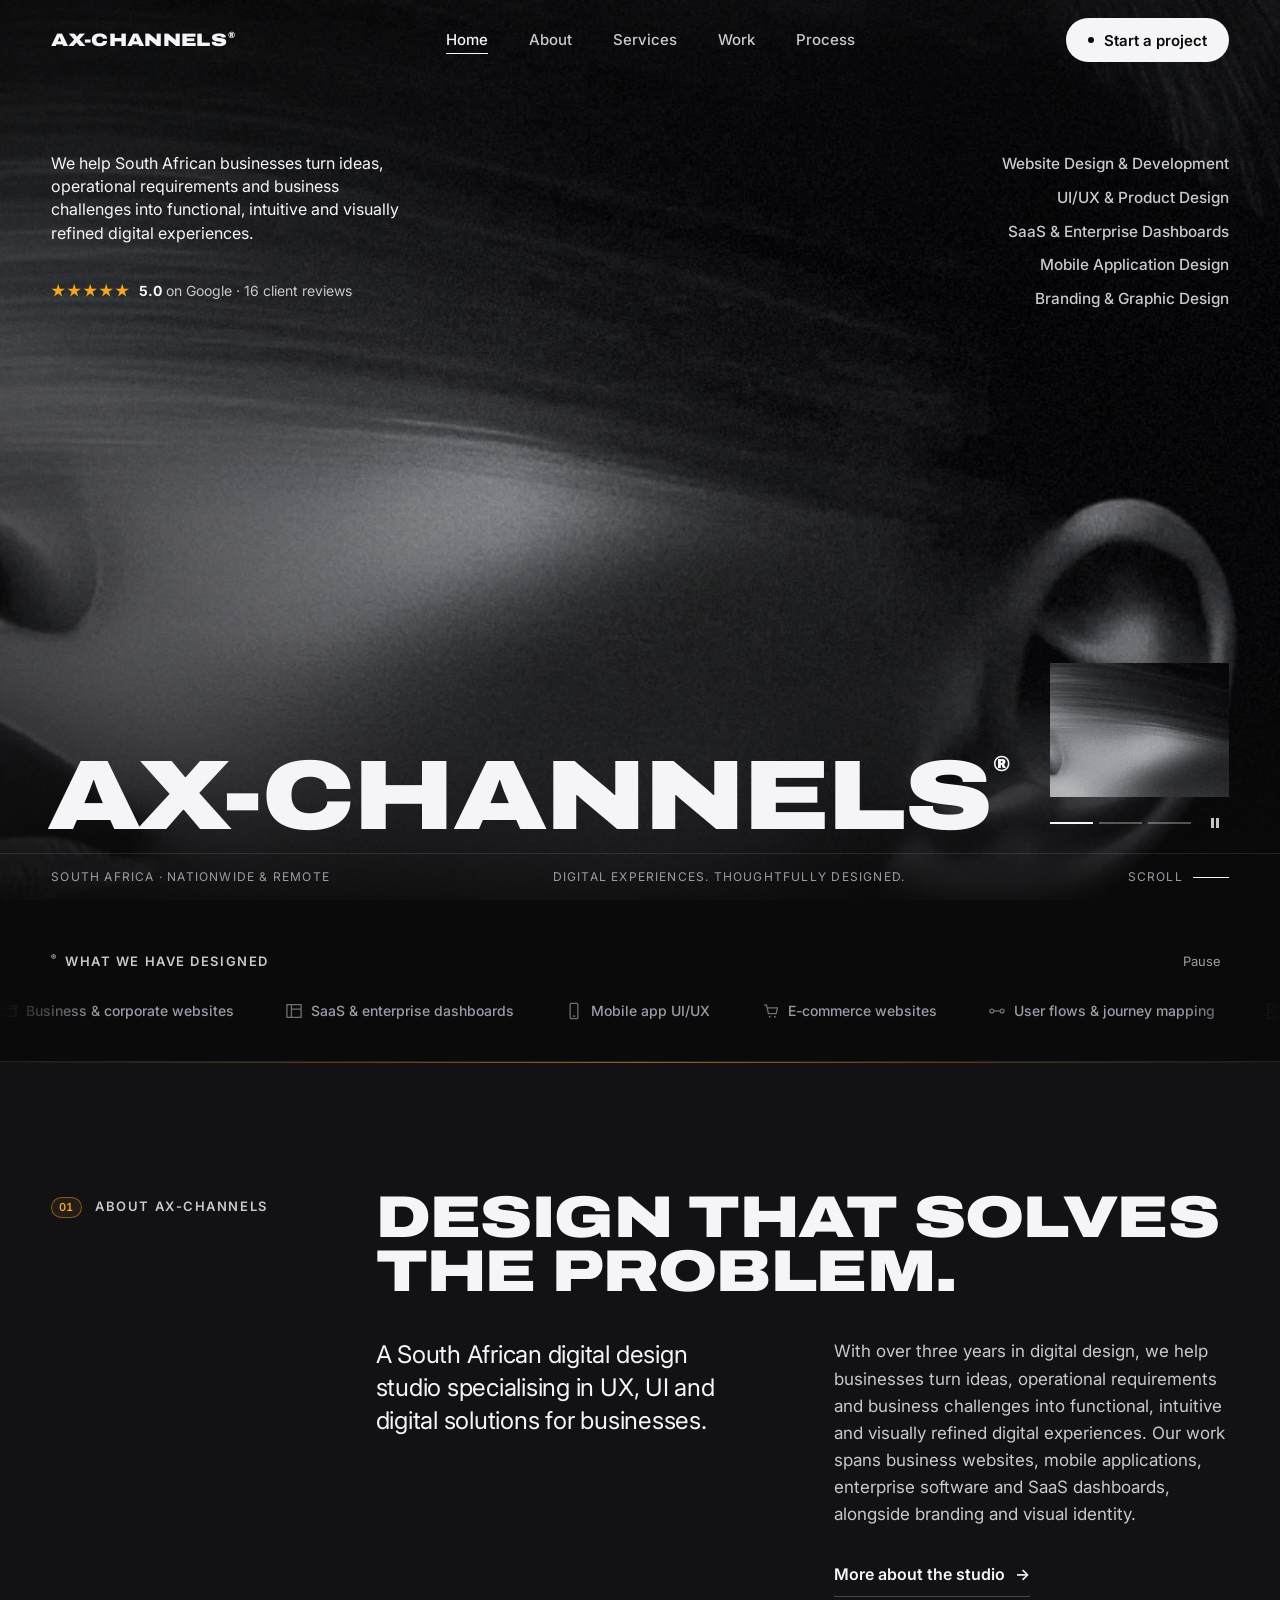
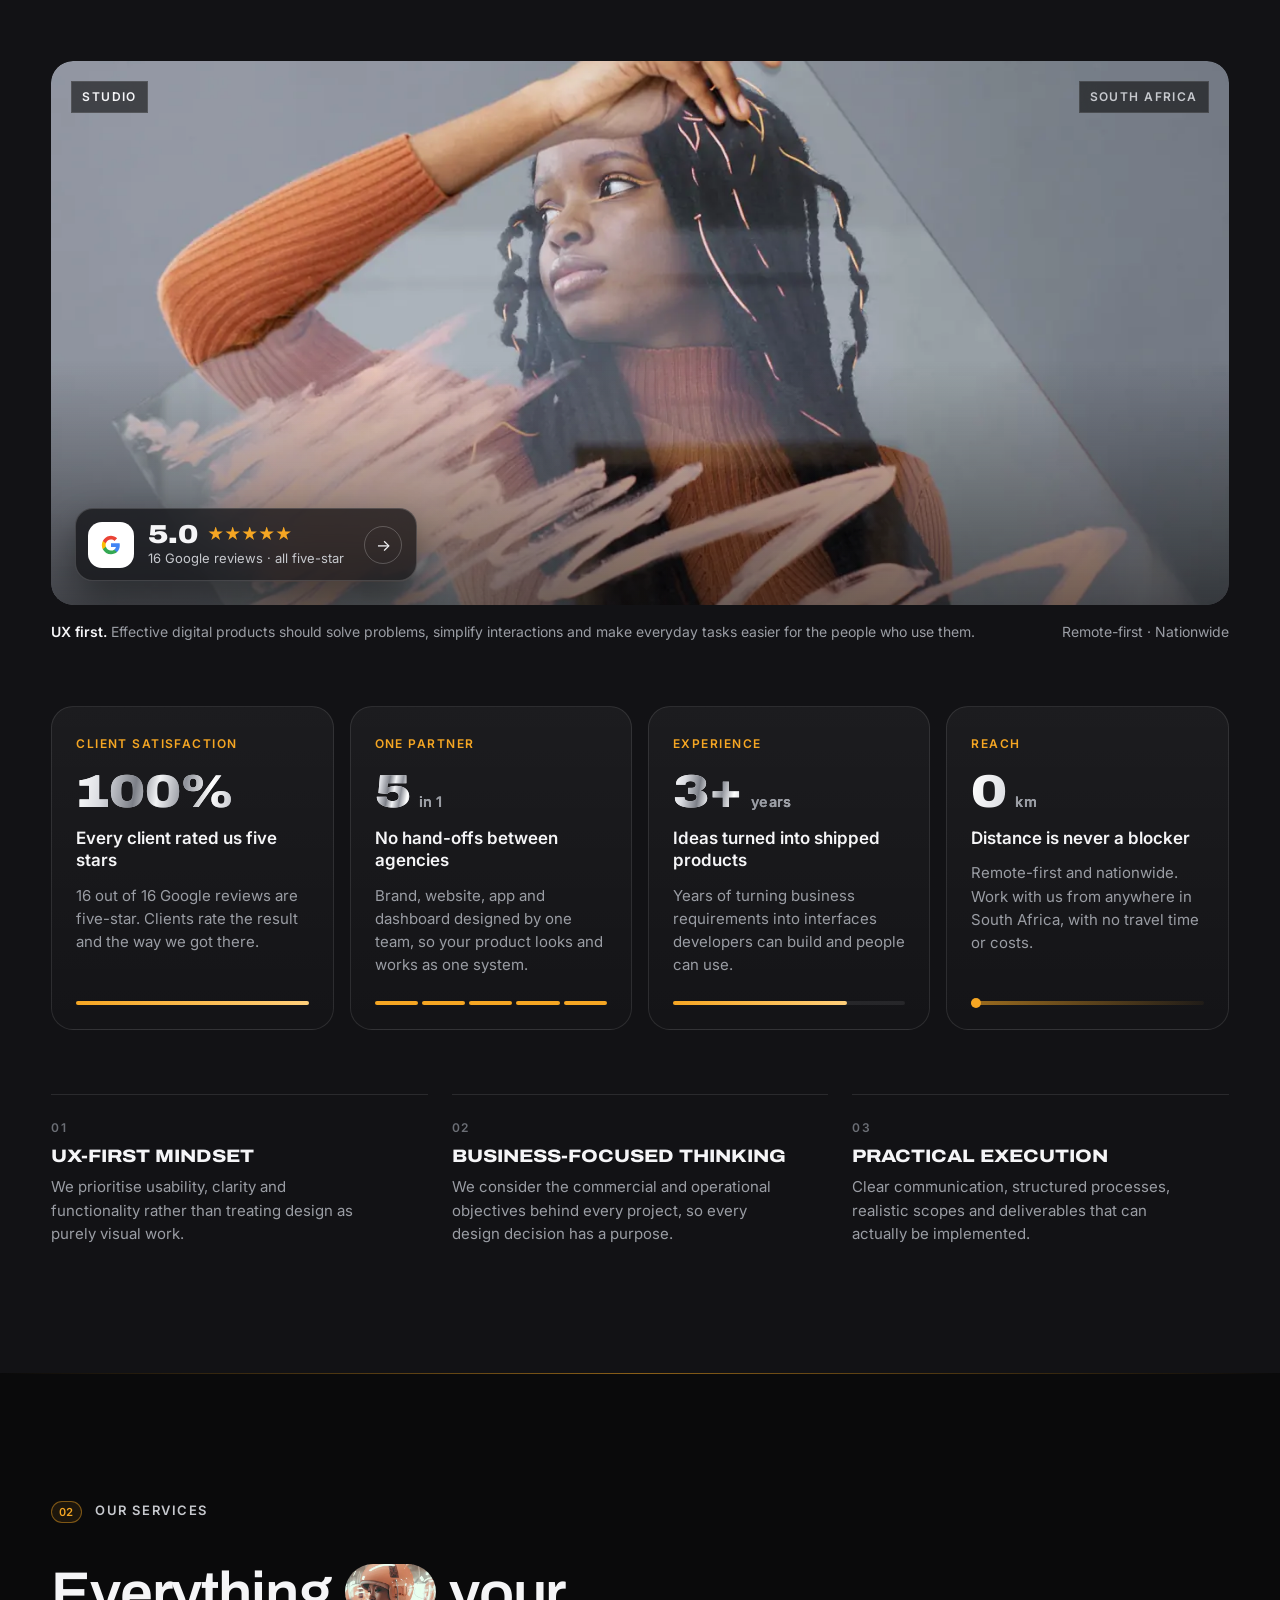
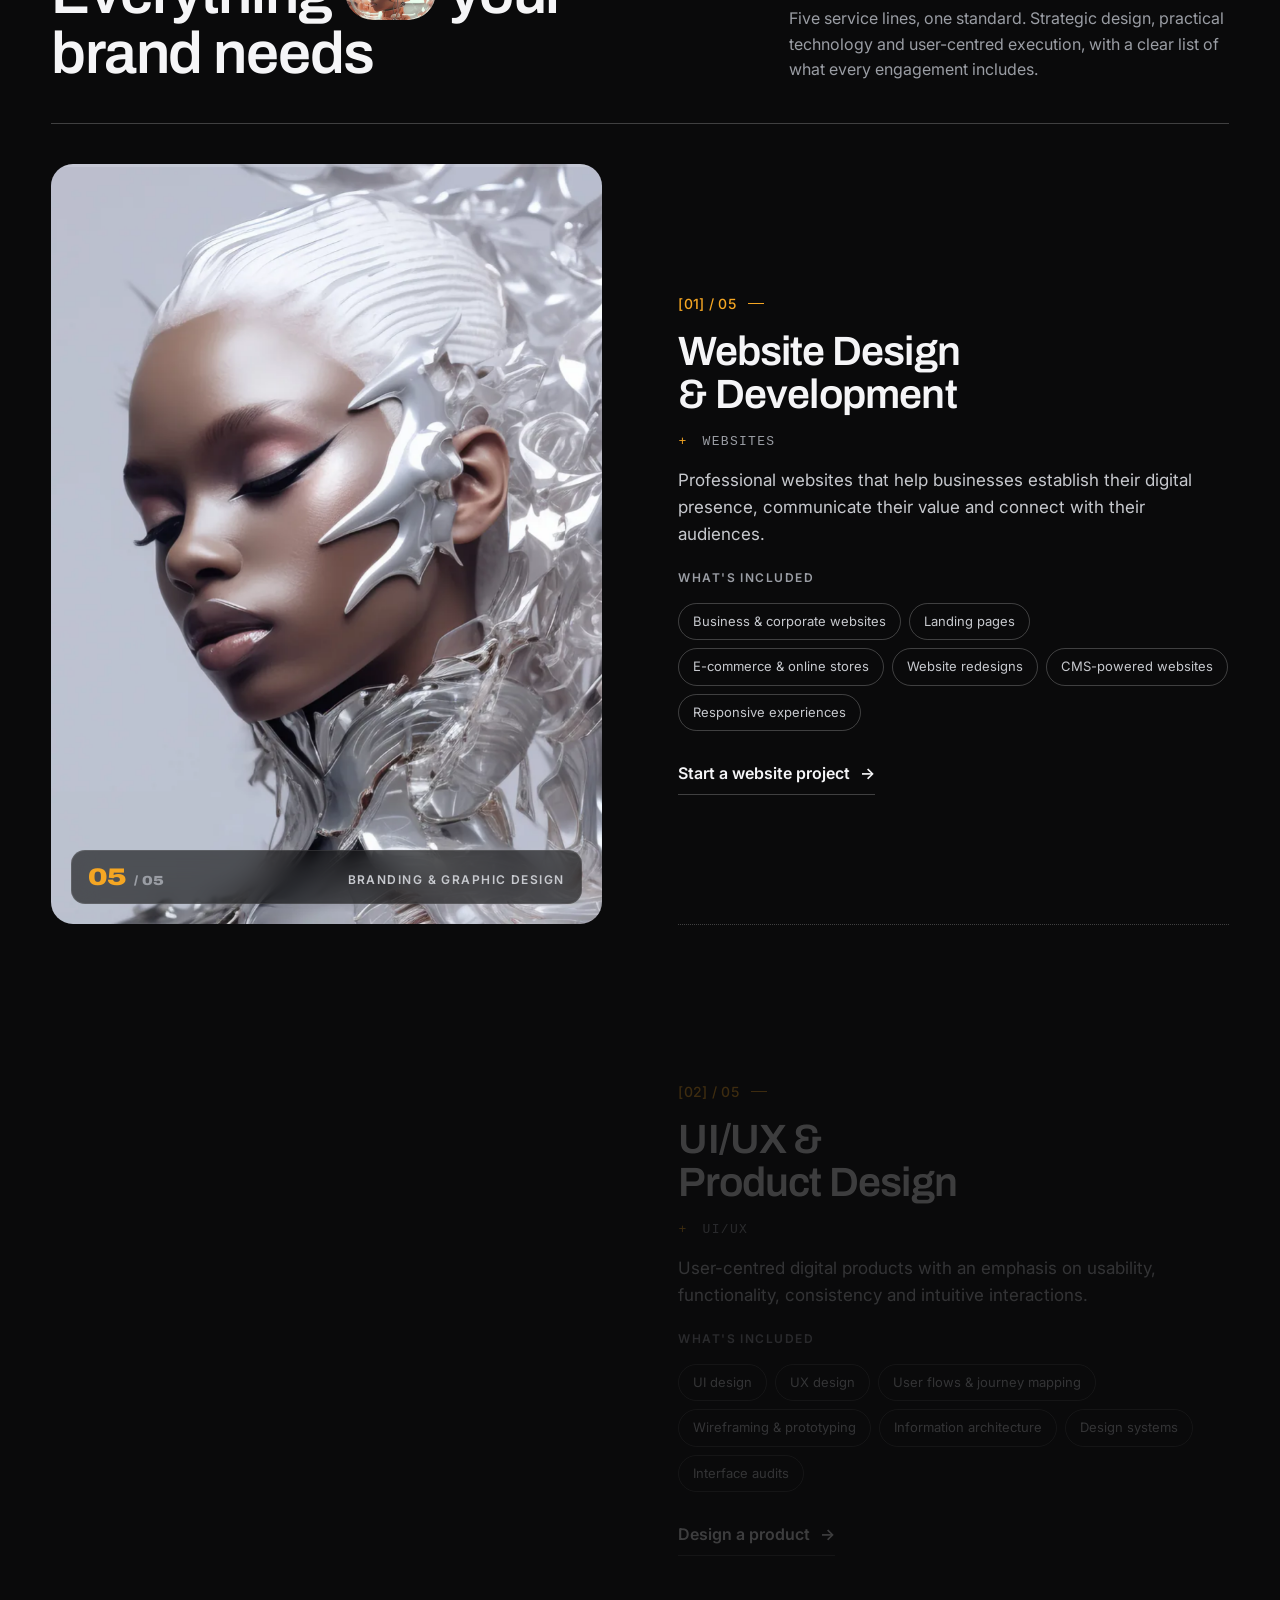
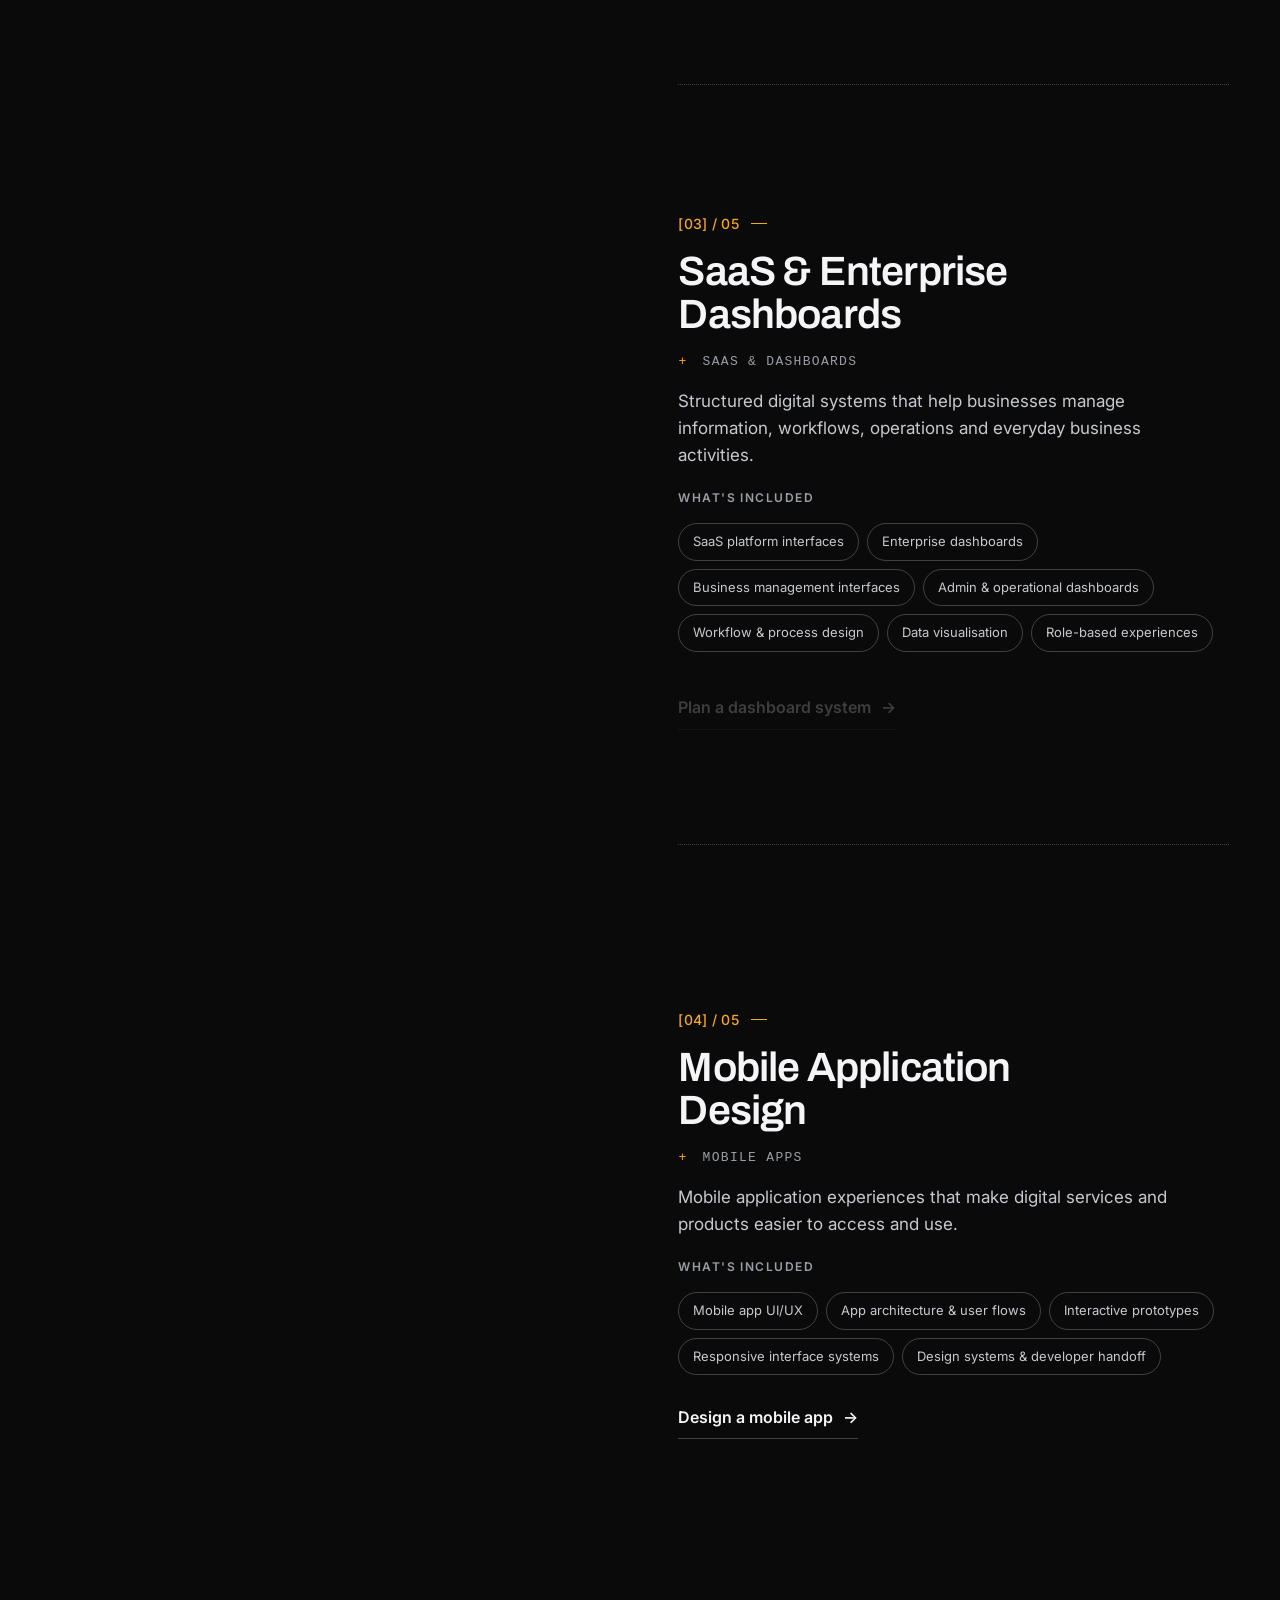
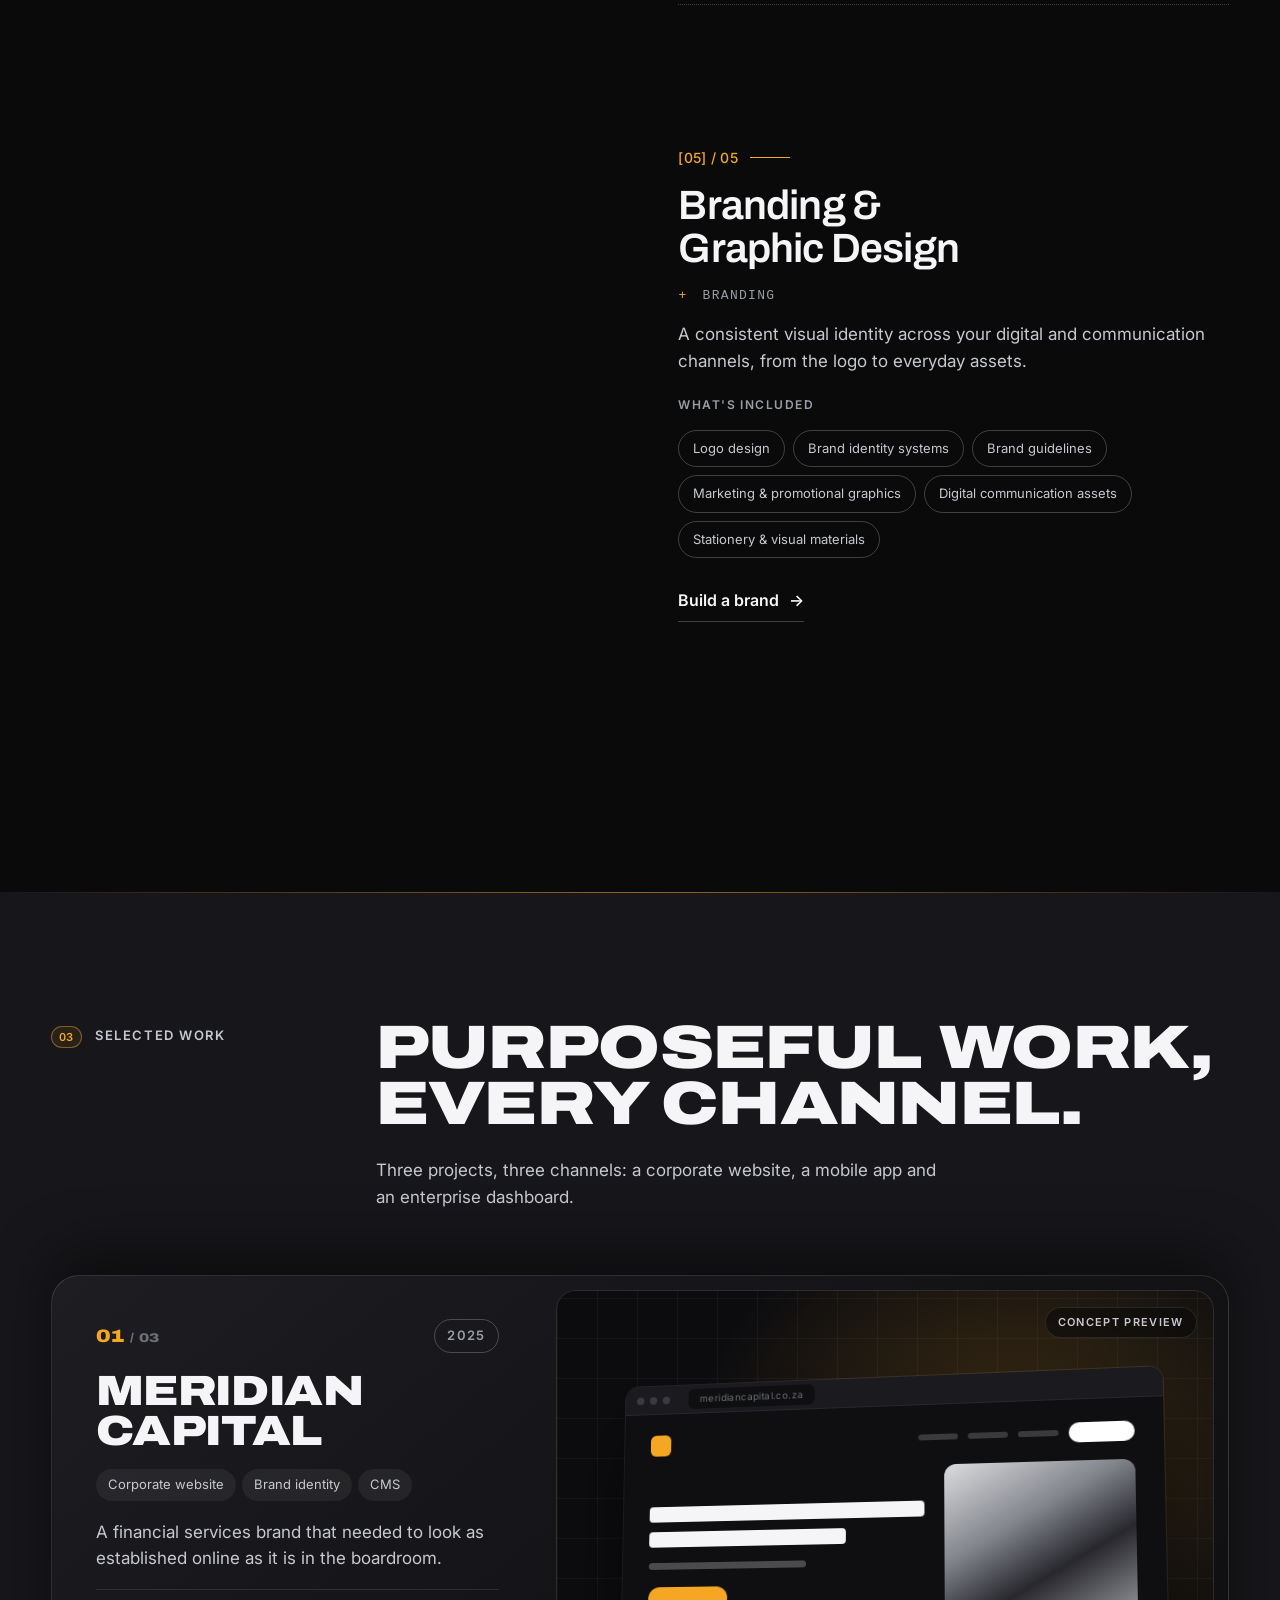
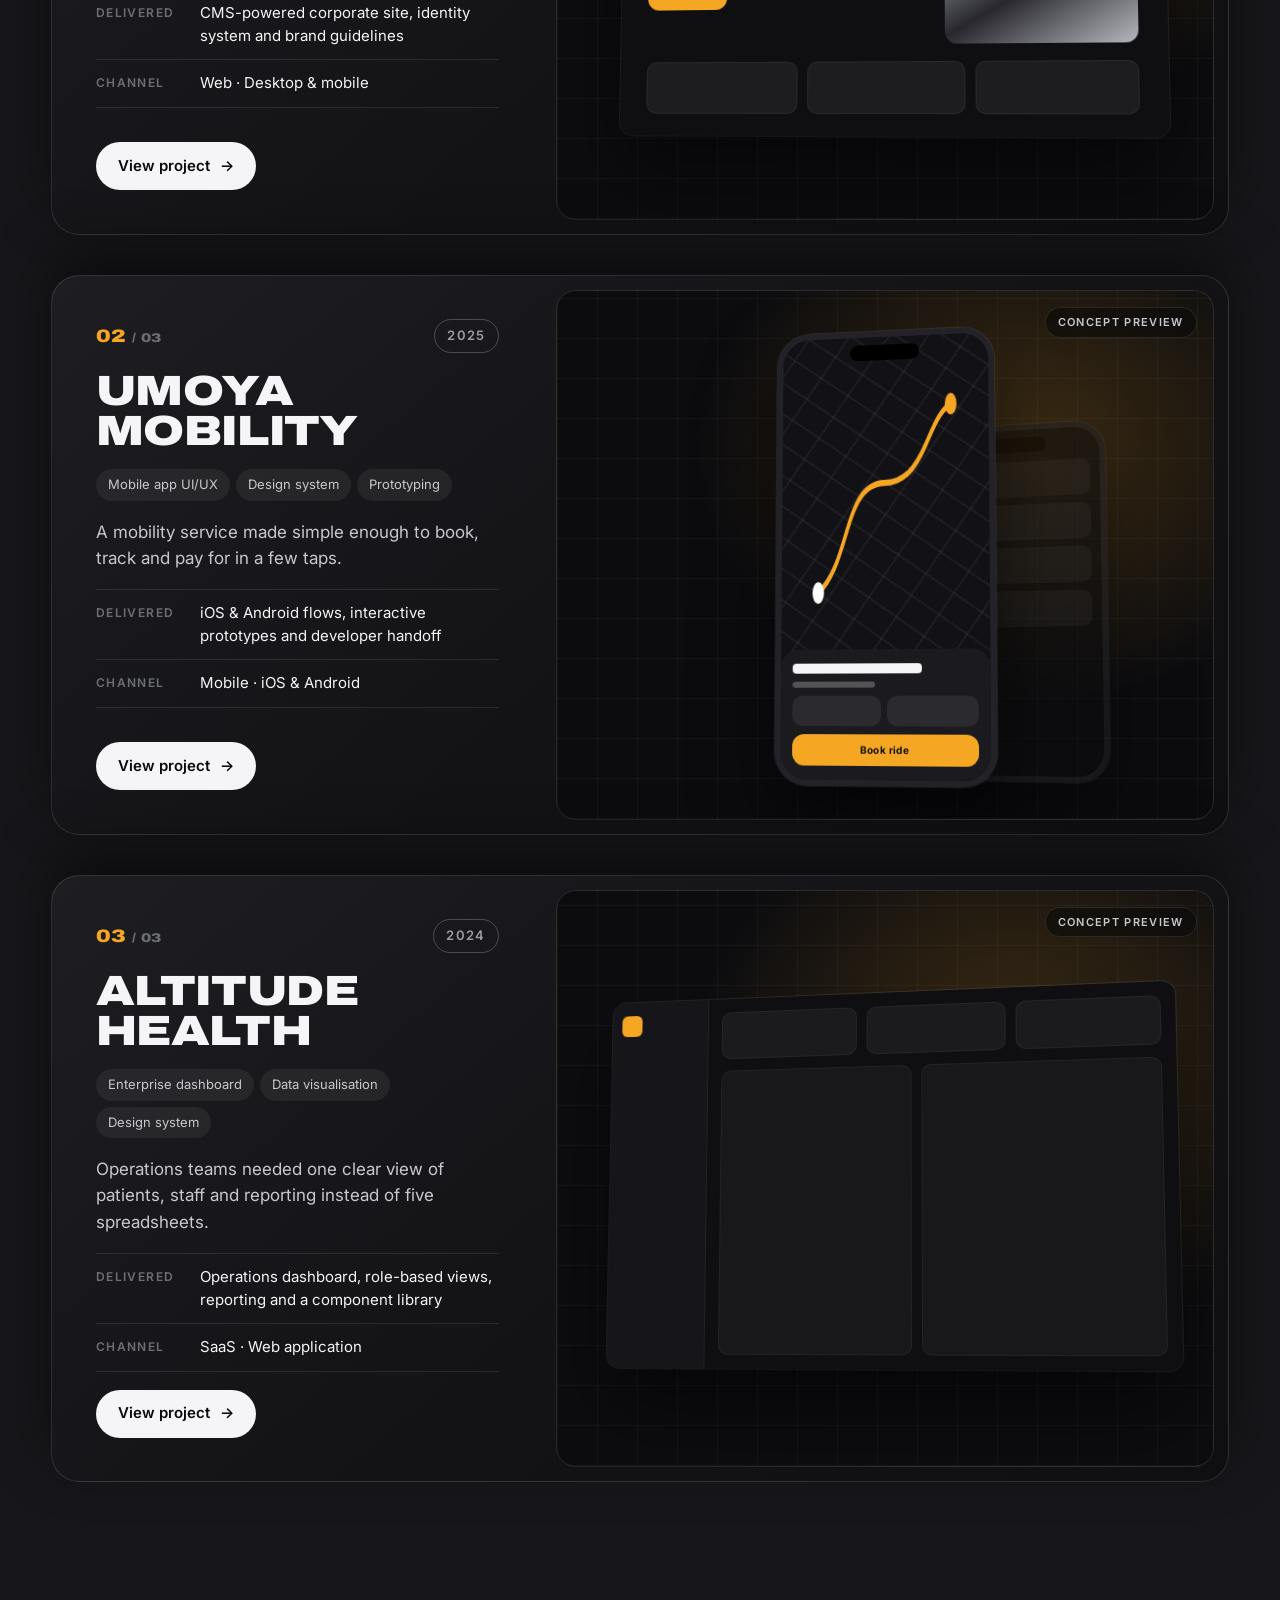
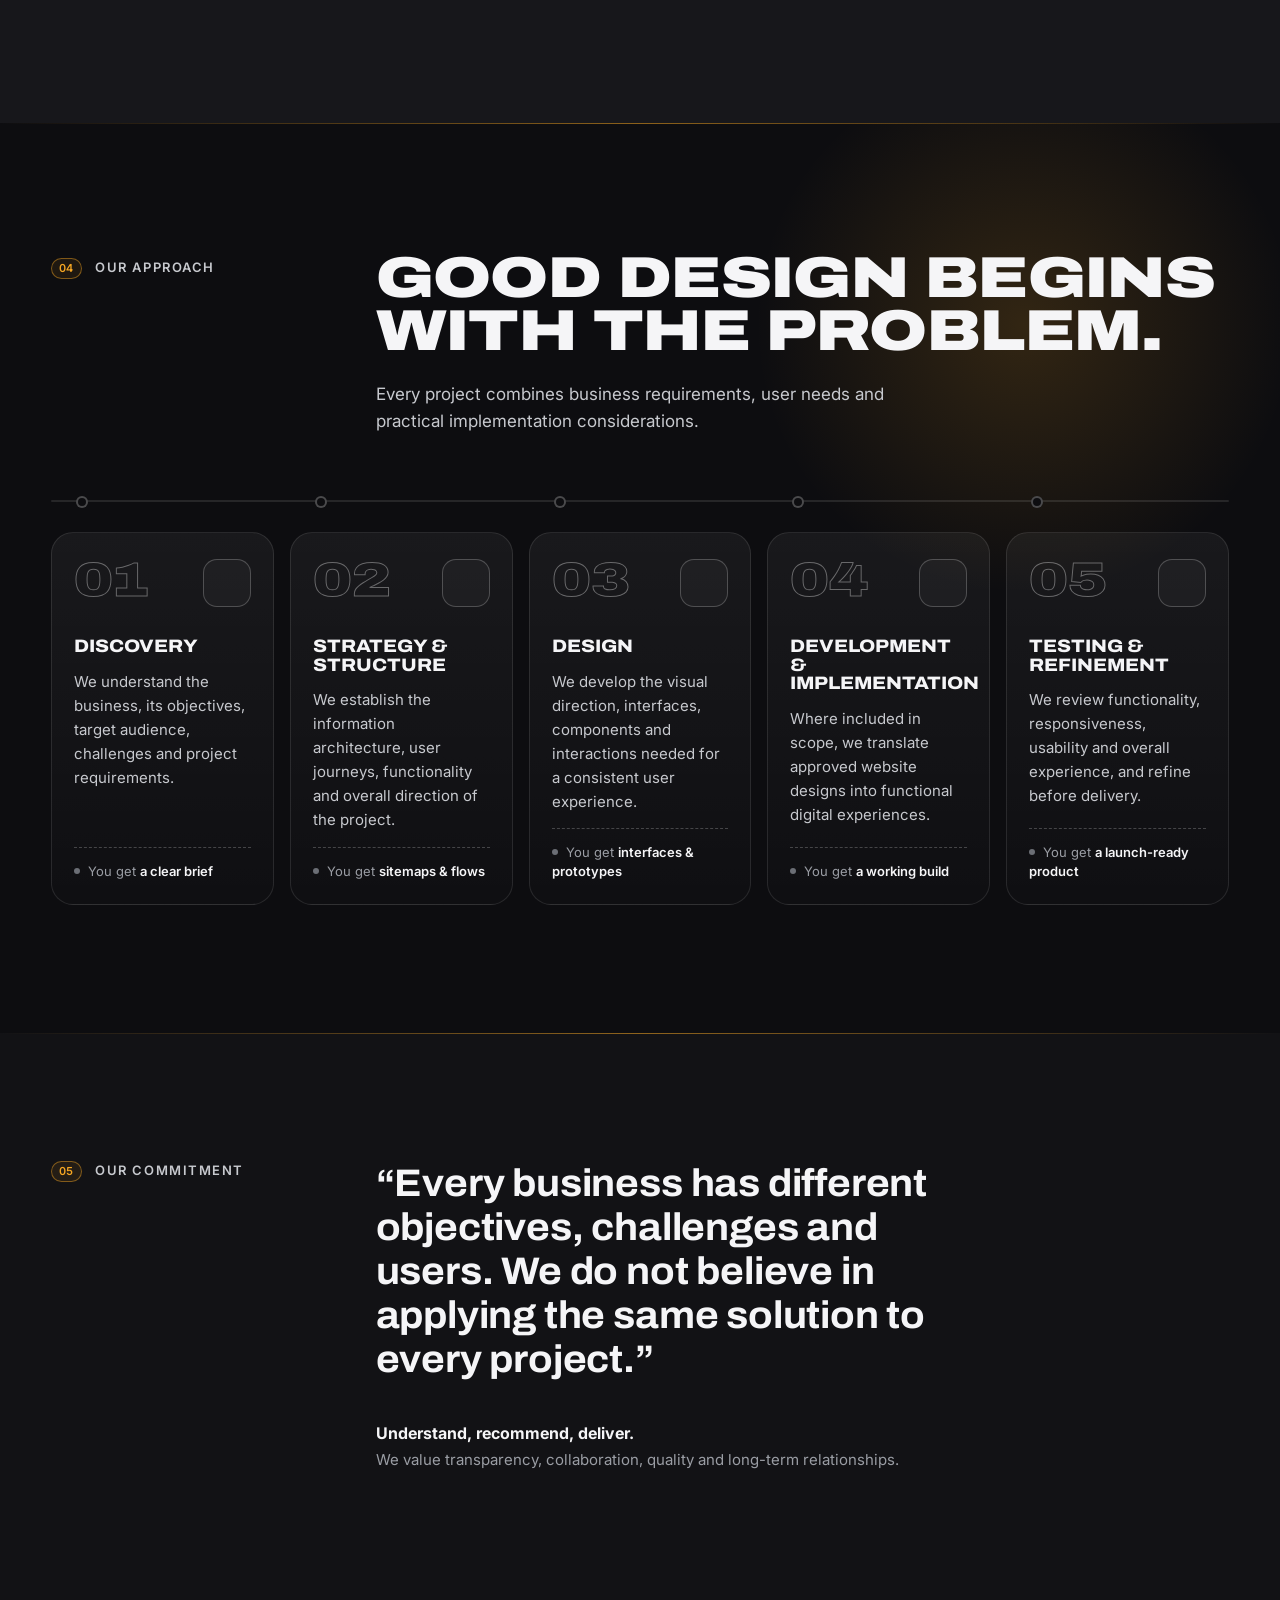
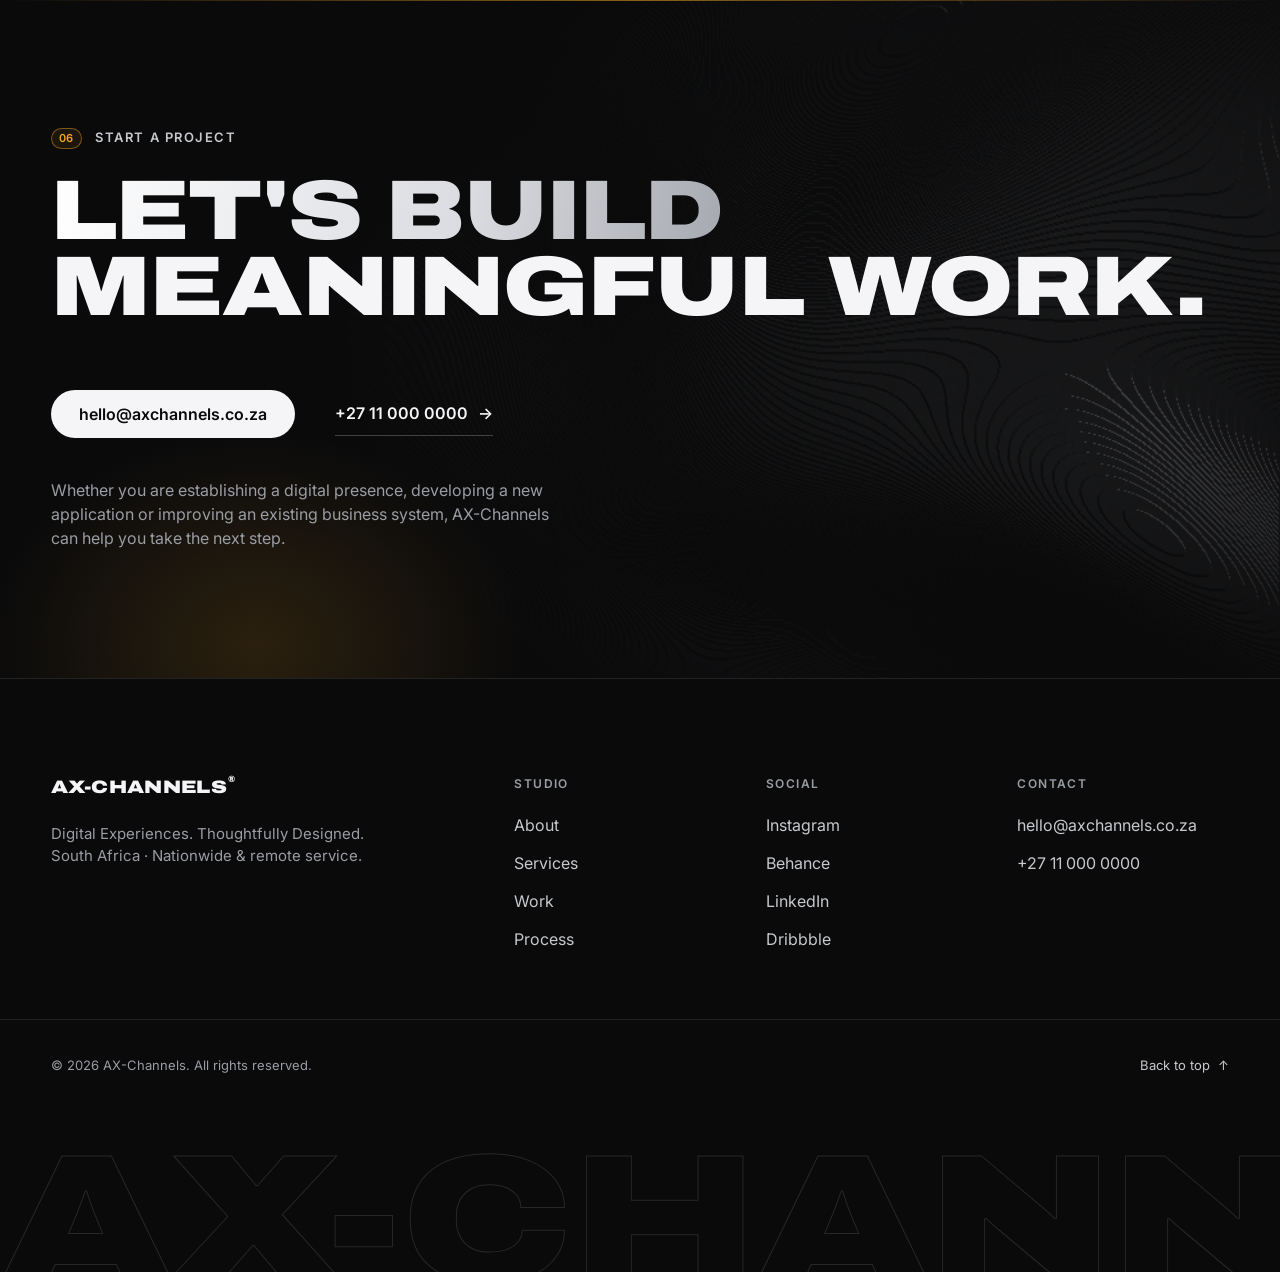
==== commit c9fe7e83: "Remove theme switcher, restore colour photography, redesign about, work and approach - Dark only: dr" ====
--- a/index.html
+++ b/index.html
@@ -15,15 +15,7 @@
   <link rel="preconnect" href="https://fonts.gstatic.com" crossorigin>
   <link rel="preload" as="image" href="assets/img/hero-portrait.webp">
   <link href="https://fonts.googleapis.com/css2?family=Archivo:wdth,wght@100..125,500..900&family=Inter:wght@400;500;600&display=swap" rel="stylesheet">
-  <script>
-    /* Apply the saved theme before first paint (dark is the default) */
-    (function () {
-      var t = 'dark';
-      try { var s = localStorage.getItem('ax-theme'); if (s === 'light' || s === 'dark') t = s; } catch (e) {}
-      document.documentElement.setAttribute('data-theme', t);
-    })();
-  </script>
-  <link rel="stylesheet" href="assets/css/styles.css?v=20261108">
+  <link rel="stylesheet" href="assets/css/styles.css?v=20261109">
 </head>
 <body>
   <a class="skip-link" href="#main">Skip to content</a>
@@ -45,10 +37,6 @@
       </nav>
 
       <div class="header-actions">
-        <button class="theme-toggle" type="button" data-theme-toggle aria-label="Switch to light theme">
-          <svg class="ico-sun" width="18" height="18" viewBox="0 0 24 24" fill="none" stroke="currentColor" stroke-width="1.8" stroke-linecap="round" aria-hidden="true"><circle cx="12" cy="12" r="4.5"/><path d="M12 2v2.5M12 19.5V22M2 12h2.5M19.5 12H22M4.9 4.9l1.8 1.8M17.3 17.3l1.8 1.8M4.9 19.1l1.8-1.8M17.3 6.7l1.8-1.8"/></svg>
-          <svg class="ico-moon" width="18" height="18" viewBox="0 0 24 24" fill="none" stroke="currentColor" stroke-width="1.8" stroke-linejoin="round" aria-hidden="true"><path d="M20.5 14.5A8.5 8.5 0 0 1 9.5 3.5a8.5 8.5 0 1 0 11 11z"/></svg>
-        </button>
         <a href="#contact" class="btn btn-pill"><span class="dot" aria-hidden="true"></span>Start a project</a>
         <button class="menu-toggle" type="button" aria-expanded="false" aria-controls="mobile-menu" aria-label="Open menu">
           <span></span><span></span>
@@ -152,40 +140,70 @@
     </section>
 
     <!-- ============ STUDIO ============ -->
-    <section class="studio section" id="about" aria-labelledby="studio-title">
+    <section class="studio section surface-2" id="about" aria-labelledby="studio-title">
       <div class="container">
         <div class="studio-head">
-          <p class="eyebrow reveal" id="studio-title"><sup>®</sup> About AX-Channels</p>
+          <p class="eyebrow reveal" id="studio-title"><span class="sec-no">01</span> About AX-Channels</p>
           <div>
             <h2 class="display studio-title reveal" data-fit><span class="ln">Design that solves</span><span class="ln">the problem.</span></h2>
             <div class="studio-intro">
+              <p class="studio-lede reveal">A South African digital design studio specialising in UX, UI and digital solutions for businesses.</p>
               <div class="reveal">
-                <p class="studio-lede">A South African digital design studio specialising in UX, UI and digital solutions for businesses.</p>
                 <p>With over three years in digital design, we help businesses turn ideas, operational requirements and business challenges into functional, intuitive and visually refined digital experiences. Our work spans business websites, mobile applications, enterprise software and SaaS dashboards, alongside branding and visual identity.</p>
                 <a href="about.html" class="link-arrow">More about the studio <span aria-hidden="true">→</span></a>
               </div>
-              <a class="rating rating-card reveal" href="#" aria-label="Rated 5.0 on Google from 16 client reviews">
-                <span class="rating-google"><svg width="20" height="20" viewBox="0 0 24 24" aria-hidden="true"><path fill="#4285F4" d="M21.6 12.2c0-.7-.1-1.4-.2-2H12v3.9h5.4a4.6 4.6 0 0 1-2 3v2.5h3.2c1.9-1.7 3-4.3 3-7.4z"/><path fill="#34A853" d="M12 22c2.7 0 5-.9 6.6-2.4l-3.2-2.5c-.9.6-2 1-3.4 1-2.6 0-4.8-1.8-5.6-4.1H3.1v2.6A10 10 0 0 0 12 22z"/><path fill="#FBBC04" d="M6.4 14a6 6 0 0 1 0-3.9V7.5H3.1a10 10 0 0 0 0 9z"/><path fill="#EA4335" d="M12 6c1.5 0 2.8.5 3.8 1.5l2.9-2.9A10 10 0 0 0 3.1 7.5L6.4 10c.8-2.3 3-4 5.6-4z"/></svg> Google rating</span>
-                <span class="rating-score"><strong>5.0</strong><span class="stars" aria-hidden="true"><i></i><i></i><i></i><i></i><i></i></span></span>
-                <span class="rating-note">From 16 client reviews. Every one of them five stars.</span>
-                <span class="rating-link">Read the reviews <span aria-hidden="true">→</span></span>
-              </a>
             </div>
           </div>
         </div>
 
-        <figure class="band reveal">
-          <img src="assets/img/portrait-acrylic.webp" width="1600" height="1148" alt="A designer holding a sheet of acrylic marked with brush strokes, during a studio session" loading="lazy" style="--pos: 55% 30%">
-          <span class="index">Studio</span>
-          <span class="tag">South Africa</span>
-        </figure>
-        <figcaption class="band-caption reveal"><span><strong>UX first.</strong> Effective digital products should solve problems, simplify interactions and make everyday tasks easier for the people who use them.</span><span>Remote-first · Nationwide</span></figcaption>
-
-        <div class="stats reveal" role="list" aria-label="Studio at a glance">
-          <div role="listitem"><strong data-count="3" data-suffix="+">3+</strong><span>Years in digital design</span></div>
-          <div role="listitem"><strong data-count="5">5</strong><span>Service lines, one standard</span></div>
-          <div role="listitem"><strong data-count="16">16</strong><span>Five-star client reviews on Google</span></div>
-          <div role="listitem"><strong>Remote</strong><span>Nationwide collaboration, beyond geography</span></div>
+        <div class="studio-media reveal">
+          <figure class="band">
+            <img src="assets/img/portrait-acrylic.webp" srcset="assets/img/portrait-acrylic-800.webp 800w, assets/img/portrait-acrylic.webp 1400w" sizes="(max-width: 860px) 100vw, 1312px" width="1400" height="1005" alt="A designer holding a sheet of acrylic marked with brush strokes, during a studio session" loading="lazy" decoding="async" style="--pos: 55% 30%">
+            <span class="index">Studio</span>
+            <span class="tag">South Africa</span>
+          </figure>
+
+          <!-- Google trust badge: floats on the image, same glass language as the rest of the site -->
+          <a class="trust" href="#" aria-label="Rated 5.0 out of 5 on Google from 16 client reviews. Read the reviews">
+            <span class="trust-g" aria-hidden="true"><svg width="22" height="22" viewBox="0 0 24 24"><path fill="#4285F4" d="M21.6 12.2c0-.7-.1-1.4-.2-2H12v3.9h5.4a4.6 4.6 0 0 1-2 3v2.5h3.2c1.9-1.7 3-4.3 3-7.4z"/><path fill="#34A853" d="M12 22c2.7 0 5-.9 6.6-2.4l-3.2-2.5c-.9.6-2 1-3.4 1-2.6 0-4.8-1.8-5.6-4.1H3.1v2.6A10 10 0 0 0 12 22z"/><path fill="#FBBC04" d="M6.4 14a6 6 0 0 1 0-3.9V7.5H3.1a10 10 0 0 0 0 9z"/><path fill="#EA4335" d="M12 6c1.5 0 2.8.5 3.8 1.5l2.9-2.9A10 10 0 0 0 3.1 7.5L6.4 10c.8-2.3 3-4 5.6-4z"/></svg></span>
+            <span class="trust-body">
+              <span class="trust-top"><strong>5.0</strong><span class="stars" aria-hidden="true"><i></i><i></i><i></i><i></i><i></i></span></span>
+              <span class="trust-note">16 Google reviews · all five-star</span>
+            </span>
+            <span class="trust-go" aria-hidden="true">→</span>
+          </a>
+        </div>
+        <p class="band-caption reveal"><span><strong>UX first.</strong> Effective digital products should solve problems, simplify interactions and make everyday tasks easier for the people who use them.</span><span>Remote-first · Nationwide</span></p>
+
+        <div class="outcomes-grid" role="list" aria-label="What working with us delivers">
+          <div class="outcome reveal" role="listitem">
+            <span class="outcome-k">Client satisfaction</span>
+            <strong class="outcome-n"><span data-count="100" data-suffix="%">100%</span></strong>
+            <h3>Every client rated us five stars</h3>
+            <p>16 out of 16 Google reviews are five-star. Clients rate the result and the way we got there.</p>
+            <span class="meter" aria-hidden="true"><i style="--v: 1"></i></span>
+          </div>
+          <div class="outcome reveal" role="listitem">
+            <span class="outcome-k">One partner</span>
+            <strong class="outcome-n"><span data-count="5">5</span><small>in 1</small></strong>
+            <h3>No hand-offs between agencies</h3>
+            <p>Brand, website, app and dashboard designed by one team, so your product looks and works as one system.</p>
+            <span class="meter meter-steps" aria-hidden="true"><i></i><i></i><i></i><i></i><i></i></span>
+          </div>
+          <div class="outcome reveal" role="listitem">
+            <span class="outcome-k">Experience</span>
+            <strong class="outcome-n"><span data-count="3" data-suffix="+">3+</span><small>years</small></strong>
+            <h3>Ideas turned into shipped products</h3>
+            <p>Years of turning business requirements into interfaces developers can build and people can use.</p>
+            <span class="meter" aria-hidden="true"><i style="--v: .75"></i></span>
+          </div>
+          <div class="outcome reveal" role="listitem">
+            <span class="outcome-k">Reach</span>
+            <strong class="outcome-n">0<small>km</small></strong>
+            <h3>Distance is never a blocker</h3>
+            <p>Remote-first and nationwide. Work with us from anywhere in South Africa, with no travel time or costs.</p>
+            <span class="meter meter-pulse" aria-hidden="true"><i></i></span>
+          </div>
         </div>
 
         <ol class="principles" aria-label="How we think">
@@ -197,10 +215,10 @@
     </section>
 
     <!-- ============ SERVICES ============ -->
-    <section class="services section" id="services" aria-labelledby="services-title">
+    <section class="services section surface-0" id="services" aria-labelledby="services-title">
       <div class="container">
         <div class="services-head">
-          <p class="eyebrow reveal sr-only" id="services-title">Our services</p>
+          <p class="eyebrow reveal services-eyebrow" id="services-title"><span class="sec-no">02</span> Our services</p>
           <h2 class="services-title reveal" data-fit><span class="ln">Everything <span class="pill" aria-hidden="true"><img src="assets/img/pill-saas.webp" width="320" height="320" alt="" loading="lazy"></span> your</span><span class="ln">brand needs</span></h2>
           <p class="services-lede reveal">Five service lines, one standard. Strategic design, practical technology and user-centred execution, with a clear list of what every engagement includes.</p>
         </div>
@@ -278,47 +296,101 @@
     </section>
 
     <!-- ============ WORK ============ -->
-    <section class="work section" id="work" aria-labelledby="work-title">
+    <section class="work section surface-3" id="work" aria-labelledby="work-title">
       <div class="container">
         <div class="section-head">
-          <p class="eyebrow reveal" id="work-title"><sup>®</sup> Selected work</p>
-          <h2 class="display reveal" data-fit><span class="ln">Purposeful work,</span><span class="ln">every channel.</span></h2>
-        </div>
-
-        <div class="work-grid">
-          <a href="#contact" class="work-card reveal span-7 tall">
-            <figure class="ph" aria-label="Project mockup coming soon"><span class="ref">01</span><span class="ph-label">Mockup coming soon</span></figure>
-            <div class="work-meta">
-              <h3>Meridian Capital</h3>
-              <p>Corporate website · Brand identity</p>
-              <span>2025</span>
-            </div>
-          </a>
-          <a href="#contact" class="work-card reveal span-5">
-            <figure class="ph" aria-label="Project mockup coming soon"><span class="ref">02</span><span class="ph-label">Mockup coming soon</span></figure>
-            <div class="work-meta">
-              <h3>Umoya Mobility</h3>
-              <p>Mobile app UI/UX</p>
-              <span>2025</span>
-            </div>
-          </a>
-          <a href="#contact" class="work-card reveal span-5">
-            <figure class="ph" aria-label="Project mockup coming soon"><span class="ref">03</span><span class="ph-label">Mockup coming soon</span></figure>
-            <div class="work-meta">
-              <h3>Kasi Kitchen</h3>
-              <p>E-commerce website</p>
-              <span>2024</span>
-            </div>
-          </a>
-          <a href="#contact" class="work-card reveal span-7">
-            <figure class="ph" aria-label="Project mockup coming soon"><span class="ref">04</span><span class="ph-label">Mockup coming soon</span></figure>
-            <div class="work-meta">
-              <h3>Altitude Health</h3>
-              <p>Enterprise dashboard · Design system</p>
-              <span>2024</span>
-            </div>
-          </a>
-        </div>
+          <p class="eyebrow reveal" id="work-title"><span class="sec-no">03</span> Selected work</p>
+          <div>
+            <h2 class="display reveal" data-fit><span class="ln">Purposeful work,</span><span class="ln">every channel.</span></h2>
+            <p class="section-lede reveal">Three projects, three channels: a corporate website, a mobile app and an enterprise dashboard.</p>
+          </div>
+        </div>
+
+        <ol class="case-stack" aria-label="Selected projects">
+          <li class="case" style="--i: 0">
+            <a href="work.html" class="case-card" data-spot>
+              <div class="case-body">
+                <div class="case-top"><span class="case-no">01 <small>/ 03</small></span><span class="case-year">2025</span></div>
+                <h3 class="case-title">Meridian Capital</h3>
+                <ul class="case-tags" aria-label="Services"><li>Corporate website</li><li>Brand identity</li><li>CMS</li></ul>
+                <p class="case-desc">A financial services brand that needed to look as established online as it is in the boardroom.</p>
+                <dl class="case-facts">
+                  <div><dt>Delivered</dt><dd>CMS-powered corporate site, identity system and brand guidelines</dd></div>
+                  <div><dt>Channel</dt><dd>Web · Desktop &amp; mobile</dd></div>
+                </dl>
+                <span class="case-cta">View project <span aria-hidden="true">→</span></span>
+              </div>
+              <div class="case-visual" aria-hidden="true">
+                <div class="mock-browser">
+                  <div class="mb-bar"><i></i><i></i><i></i><span>meridiancapital.co.za</span></div>
+                  <div class="mb-page">
+                    <div class="mb-nav"><b></b><span></span><span></span><span></span><em></em></div>
+                    <div class="mb-hero"><span class="l1"></span><span class="l2"></span><span class="l3"></span><em></em></div>
+                    <div class="mb-cards"><span></span><span></span><span></span></div>
+                  </div>
+                </div>
+                <span class="case-badge">Concept preview</span>
+              </div>
+            </a>
+          </li>
+          <li class="case" style="--i: 1">
+            <a href="work.html" class="case-card" data-spot>
+              <div class="case-body">
+                <div class="case-top"><span class="case-no">02 <small>/ 03</small></span><span class="case-year">2025</span></div>
+                <h3 class="case-title">Umoya Mobility</h3>
+                <ul class="case-tags" aria-label="Services"><li>Mobile app UI/UX</li><li>Design system</li><li>Prototyping</li></ul>
+                <p class="case-desc">A mobility service made simple enough to book, track and pay for in a few taps.</p>
+                <dl class="case-facts">
+                  <div><dt>Delivered</dt><dd>iOS &amp; Android flows, interactive prototypes and developer handoff</dd></div>
+                  <div><dt>Channel</dt><dd>Mobile · iOS &amp; Android</dd></div>
+                </dl>
+                <span class="case-cta">View project <span aria-hidden="true">→</span></span>
+              </div>
+              <div class="case-visual" aria-hidden="true">
+                <div class="mock-phone">
+                  <div class="mp-notch"></div>
+                  <div class="mp-map">
+                    <svg viewBox="0 0 200 160" preserveAspectRatio="none"><path class="route" d="M20 140 C 60 120, 50 70, 100 70 S 150 30, 180 20" fill="none" stroke-width="4" stroke-linecap="round"/><circle cx="20" cy="140" r="7"/><circle cx="180" cy="20" r="7"/></svg>
+                  </div>
+                  <div class="mp-sheet"><span class="l1"></span><span class="l2"></span><div class="mp-row"><em></em><em></em></div><b>Book ride</b></div>
+                </div>
+                <div class="mock-phone mock-phone-2">
+                  <div class="mp-notch"></div>
+                  <div class="mp-list"><span></span><span></span><span></span><span></span></div>
+                </div>
+                <span class="case-badge">Concept preview</span>
+              </div>
+            </a>
+          </li>
+          <li class="case" style="--i: 2">
+            <a href="work.html" class="case-card" data-spot>
+              <div class="case-body">
+                <div class="case-top"><span class="case-no">03 <small>/ 03</small></span><span class="case-year">2024</span></div>
+                <h3 class="case-title">Altitude Health</h3>
+                <ul class="case-tags" aria-label="Services"><li>Enterprise dashboard</li><li>Data visualisation</li><li>Design system</li></ul>
+                <p class="case-desc">Operations teams needed one clear view of patients, staff and reporting instead of five spreadsheets.</p>
+                <dl class="case-facts">
+                  <div><dt>Delivered</dt><dd>Operations dashboard, role-based views, reporting and a component library</dd></div>
+                  <div><dt>Channel</dt><dd>SaaS · Web application</dd></div>
+                </dl>
+                <span class="case-cta">View project <span aria-hidden="true">→</span></span>
+              </div>
+              <div class="case-visual" aria-hidden="true">
+                <div class="mock-dash">
+                  <div class="md-side"><b></b><span></span><span></span><span></span><span></span></div>
+                  <div class="md-main">
+                    <div class="md-kpis"><span><em></em><i></i></span><span><em></em><i></i></span><span><em></em><i></i></span></div>
+                    <div class="md-charts">
+                      <div class="md-bars"><i style="--h:.45"></i><i style="--h:.7"></i><i style="--h:.55"></i><i style="--h:.9"></i><i style="--h:.65"></i><i style="--h:.8"></i><i style="--h:1"></i></div>
+                      <div class="md-line"><svg viewBox="0 0 200 100" preserveAspectRatio="none"><path class="area" d="M0 80 L30 62 L60 70 L90 40 L120 48 L150 22 L200 12 L200 100 L0 100Z"/><path class="line" d="M0 80 L30 62 L60 70 L90 40 L120 48 L150 22 L200 12" fill="none" stroke-width="3"/></svg></div>
+                    </div>
+                  </div>
+                </div>
+                <span class="case-badge">Concept preview</span>
+              </div>
+            </a>
+          </li>
+        </ol>
 
         <div class="work-foot reveal">
           <a href="work.html" class="btn btn-outline">View all projects <span aria-hidden="true">→</span></a>
@@ -327,29 +399,58 @@
     </section>
 
     <!-- ============ PROCESS ============ -->
-    <section class="process section" id="process" aria-labelledby="process-title">
+    <section class="process section surface-1" id="process" aria-labelledby="process-title">
+      <div class="process-glow" aria-hidden="true"></div>
       <div class="container">
         <div class="section-head">
-          <p class="eyebrow reveal" id="process-title"><sup>®</sup> Our approach</p>
+          <p class="eyebrow reveal" id="process-title"><span class="sec-no">04</span> Our approach</p>
           <div>
             <h2 class="display reveal" data-fit><span class="ln">Good design begins</span><span class="ln">with the problem.</span></h2>
             <p class="section-lede reveal">Every project combines business requirements, user needs and practical implementation considerations.</p>
           </div>
         </div>
-        <ol class="steps steps-5">
-          <li class="reveal"><span class="step-no">01</span><h3>Discovery</h3><p>We understand the business, its objectives, target audience, challenges and project requirements.</p></li>
-          <li class="reveal"><span class="step-no">02</span><h3>Strategy &amp; Structure</h3><p>We establish the information architecture, user journeys, functionality and overall direction of the project.</p></li>
-          <li class="reveal"><span class="step-no">03</span><h3>Design</h3><p>We develop the visual direction, interfaces, components and interactions needed for a consistent user experience.</p></li>
-          <li class="reveal"><span class="step-no">04</span><h3>Development &amp; Implementation</h3><p>Where included in scope, we translate approved website designs into functional digital experiences.</p></li>
-          <li class="reveal"><span class="step-no">05</span><h3>Testing &amp; Refinement</h3><p>We review functionality, responsiveness, usability and overall experience, and refine before delivery.</p></li>
-        </ol>
+        <div class="flow" data-flow>
+          <div class="flow-rail" aria-hidden="true"><i></i></div>
+          <ol class="flow-steps">
+            <li class="flow-card" data-spot style="--i: 0">
+              <div class="fc-head"><span class="fc-no">01</span><span class="fc-ico" aria-hidden="true"><svg viewBox="0 0 32 32"><circle cx="14" cy="14" r="8"/><path d="M20 20l7 7"/></svg></span></div>
+              <h3>Discovery</h3>
+              <p>We understand the business, its objectives, target audience, challenges and project requirements.</p>
+              <span class="fc-out">You get <b>a clear brief</b></span>
+            </li>
+            <li class="flow-card" data-spot style="--i: 1">
+              <div class="fc-head"><span class="fc-no">02</span><span class="fc-ico" aria-hidden="true"><svg viewBox="0 0 32 32"><rect x="4" y="4" width="10" height="10"/><rect x="18" y="18" width="10" height="10"/><path d="M14 9h6v9"/></svg></span></div>
+              <h3>Strategy &amp; Structure</h3>
+              <p>We establish the information architecture, user journeys, functionality and overall direction of the project.</p>
+              <span class="fc-out">You get <b>sitemaps &amp; flows</b></span>
+            </li>
+            <li class="flow-card" data-spot style="--i: 2">
+              <div class="fc-head"><span class="fc-no">03</span><span class="fc-ico" aria-hidden="true"><svg viewBox="0 0 32 32"><path d="M6 26l4-1 15-15-3-3L7 22z"/><path d="M19 10l3 3"/></svg></span></div>
+              <h3>Design</h3>
+              <p>We develop the visual direction, interfaces, components and interactions needed for a consistent user experience.</p>
+              <span class="fc-out">You get <b>interfaces &amp; prototypes</b></span>
+            </li>
+            <li class="flow-card" data-spot style="--i: 3">
+              <div class="fc-head"><span class="fc-no">04</span><span class="fc-ico" aria-hidden="true"><svg viewBox="0 0 32 32"><path d="M11 9l-7 7 7 7"/><path d="M21 9l7 7-7 7"/><path d="M18 6l-4 20"/></svg></span></div>
+              <h3>Development &amp; Implementation</h3>
+              <p>Where included in scope, we translate approved website designs into functional digital experiences.</p>
+              <span class="fc-out">You get <b>a working build</b></span>
+            </li>
+            <li class="flow-card" data-spot style="--i: 4">
+              <div class="fc-head"><span class="fc-no">05</span><span class="fc-ico" aria-hidden="true"><svg viewBox="0 0 32 32"><circle cx="16" cy="16" r="11"/><path d="M11 16.5l3.5 3.5L21 13"/></svg></span></div>
+              <h3>Testing &amp; Refinement</h3>
+              <p>We review functionality, responsiveness, usability and overall experience, and refine before delivery.</p>
+              <span class="fc-out">You get <b>a launch-ready product</b></span>
+            </li>
+          </ol>
+        </div>
       </div>
     </section>
 
     <!-- ============ COMMITMENT ============ -->
-    <section class="testimonial section" aria-labelledby="commitment-title">
+    <section class="testimonial section surface-2" aria-labelledby="commitment-title">
       <div class="container split">
-        <p class="eyebrow reveal" id="commitment-title"><sup>®</sup> Our commitment</p>
+        <p class="eyebrow reveal" id="commitment-title"><span class="sec-no">05</span> Our commitment</p>
         <figure class="quote reveal">
           <blockquote>
             “Every business has different objectives, challenges and users. We do not believe in applying the same solution to every project.”
@@ -363,10 +464,10 @@
     </section>
 
     <!-- ============ CTA ============ -->
-    <section class="cta section" id="contact" aria-labelledby="cta-title">
+    <section class="cta section surface-0" id="contact" aria-labelledby="cta-title">
       <div class="cta-bg" aria-hidden="true"></div>
       <div class="container">
-        <p class="eyebrow reveal"><sup>®</sup> Start a project</p>
+        <p class="eyebrow reveal"><span class="sec-no">06</span> Start a project</p>
         <h2 class="display-xl reveal" id="cta-title" data-fit><span class="ln chrome-text">Let's build</span><span class="ln">meaningful work.</span></h2>
         <div class="cta-row reveal">
           <a href="mailto:hello@axchannels.co.za" class="btn btn-solid">hello@axchannels.co.za</a>
@@ -417,6 +518,6 @@
     <div class="footer-wordmark" aria-hidden="true">AX-CHANNELS</div>
   </footer>
 
-  <script src="assets/js/main.js?v=20261108" defer></script>
+  <script src="assets/js/main.js?v=20261109" defer></script>
 </body>
 </html>
--- a/assets/css/styles.css
+++ b/assets/css/styles.css
@@ -16,6 +16,14 @@
   --line: rgba(var(--fg-rgb), 0.10);
   --line-strong: rgba(var(--fg-rgb), 0.22);
   --accent: #f5a623;
+  --accent-2: #ffcf7a;
+  --accent-rgb: 245, 166, 35;
+  /* Section surfaces: one family of inks, stepped for separation */
+  --surface-0: #0a0a0b;
+  --surface-1: #0d0d10;
+  --surface-2: #121215;
+  --surface-3: #17171b;
+  --radius-card: 22px;
   --chrome: linear-gradient(100deg, #ffffff 0%, #d9dbe0 18%, #7c7f87 38%, #f2f3f5 52%, #8f929a 68%, #ffffff 84%, #c2c4ca 100%);
 
   --font-display: "Archivo", "Arial Black", Impact, sans-serif;
@@ -36,48 +44,8 @@
   --dur: 320ms;
   --dur-slow: 900ms;
   --radius-pill: 999px;
-  --cta-image: url("../img/chrome-2.webp");
-  --cta-image-opacity: 0.22;
   color-scheme: dark;
 }
-
-/* Light theme — white, graphite and soft silver; images swap to high-key variants */
-:root[data-theme="light"] {
-  --ink: #f6f6f8;
-  --ink-2: #eeeef1;
-  --ink-3: #e3e4e8;
-  --ink-4: #d6d7dc;
-  --white: #0c0c0e;
-  --silver: #3d3f45;
-  --silver-2: #5c5f67;
-  --silver-3: #8b8e96;
-  --ink-rgb: 246, 246, 248;
-  --fg-rgb: 12, 12, 14;
-  --accent: #d98a00;
-  --chrome: linear-gradient(100deg, #0c0c0e 0%, #4a4c53 18%, #9a9da4 36%, #1b1c20 52%, #6b6e75 68%, #0c0c0e 84%, #3d3f45 100%);
-  --cta-image: url("../img/light/chrome-2.webp");
-  --cta-image-opacity: 0.55;
-  color-scheme: light;
-}
-
-/* Theme switch: circular reveal (View Transitions) with a colour cross-fade fallback */
-::view-transition-old(root), ::view-transition-new(root) { animation: none; mix-blend-mode: normal; }
-html.theme-fade, html.theme-fade *, html.theme-fade *::before, html.theme-fade *::after {
-  transition: background-color 500ms var(--ease-out), color 500ms var(--ease-out), border-color 500ms var(--ease-out) !important;
-}
-
-.theme-toggle {
-  position: relative; width: 44px; height: 44px; border-radius: 50%; flex: 0 0 auto;
-  display: grid; place-items: center; color: var(--white);
-  border: 1px solid var(--line-strong);
-  transition: border-color var(--dur) var(--ease-out), background-color var(--dur) var(--ease-out);
-}
-.theme-toggle:hover { border-color: var(--white); background: rgba(var(--fg-rgb), 0.06); }
-.theme-toggle svg { position: absolute; transition: transform 600ms var(--ease-out), opacity 400ms var(--ease-out); }
-.theme-toggle .ico-sun { opacity: 1; transform: rotate(0) scale(1); }
-.theme-toggle .ico-moon { opacity: 0; transform: rotate(-90deg) scale(0.5); }
-:root[data-theme="light"] .theme-toggle .ico-sun { opacity: 0; transform: rotate(90deg) scale(0.5); }
-:root[data-theme="light"] .theme-toggle .ico-moon { opacity: 1; transform: rotate(0) scale(1); }
 
 /* --------------------------------------------------------------------------
    Reset
@@ -356,15 +324,15 @@
 
 /* --------------------------------------------------------------------------
    Media band — the single image treatment used across the site
-   (same proportions as the service views: wide, grayscale, indexed)
+   (same proportions as the service views: wide, original colour, indexed)
    -------------------------------------------------------------------------- */
 .band { position: relative; overflow: hidden; aspect-ratio: 16 / 8.2; background: var(--ink-3); }
 .band img {
   width: 100%; height: 100%; object-fit: cover; object-position: var(--pos, 50% 35%);
-  filter: grayscale(1) brightness(0.9); transform: scale(1.03);
+  filter: brightness(0.94); transform: scale(1.03);
   transition: transform 1.2s var(--ease-out), filter 1.2s var(--ease-out);
 }
-.band:hover img, a:hover > .band img { transform: scale(1); filter: grayscale(1) brightness(1); }
+.band:hover img, a:hover > .band img { transform: scale(1); filter: brightness(1); }
 .band .index, .band .tag {
   position: absolute; top: 20px; left: 20px; padding: 6px 10px;
   font-size: 0.75rem; letter-spacing: 0.12em; font-weight: 600; text-transform: uppercase;
@@ -385,32 +353,18 @@
 .rating-compact { display: inline-flex; align-items: center; gap: 10px; margin-top: var(--space-3); font-size: 0.875rem; color: var(--silver); min-height: 44px; }
 .rating-compact strong { color: var(--white); }
 .rating-compact:hover { color: var(--white); }
-.rating-card {
-  display: grid; align-content: start; gap: 10px; padding: var(--space-3);
-  border: 1px solid var(--line-strong); background: var(--ink-2);
-  transition: border-color var(--dur), transform var(--dur) var(--ease-out);
-}
-.rating-card:hover { border-color: var(--accent); transform: translateY(-2px); }
-.rating-google { display: inline-flex; align-items: center; gap: 8px; font-size: 0.75rem; letter-spacing: 0.12em; text-transform: uppercase; font-weight: 600; color: var(--silver-2); }
-.rating-score { display: flex; align-items: center; gap: 12px; }
-.rating-score strong { font-family: var(--font-display); font-weight: 900; font-variation-settings: "wdth" 120; font-size: 2.75rem; line-height: 1; }
-.rating-score .stars i { width: 18px; height: 18px; }
-.rating-note { color: var(--silver); font-size: 0.9375rem; line-height: 1.5; }
-.rating-link { font-size: 0.875rem; font-weight: 600; color: var(--white); display: inline-flex; gap: 8px; }
 
 /* --------------------------------------------------------------------------
    Studio (home)
    -------------------------------------------------------------------------- */
-.studio { border-top: 1px solid var(--line); }
 .studio-head { display: grid; grid-template-columns: minmax(180px, 1fr) minmax(0, 3fr); gap: var(--space-4); align-items: start; }
 .studio-head .eyebrow { padding-top: 0.5em; }
 .studio-title { font-size: clamp(2.25rem, 4.6vw, 4.25rem); }
 .studio-title .muted { display: block; color: transparent; -webkit-text-stroke: 1px rgba(var(--fg-rgb), 0.4); }
-.studio-intro { display: grid; grid-template-columns: minmax(0, 1.6fr) minmax(260px, 0.9fr); gap: var(--space-4) var(--space-5); margin-top: var(--space-4); align-items: start; }
+.studio-intro { display: grid; grid-template-columns: minmax(0, 1fr) minmax(0, 1fr); gap: var(--space-3) var(--space-5); margin-top: var(--space-4); align-items: start; }
 .studio-lede { font-size: clamp(1.125rem, 1.5vw, 1.375rem); line-height: 1.45; color: var(--white); max-width: 40ch; margin-bottom: var(--space-3); }
 .studio-intro p:not(.statement) { color: var(--silver); font-size: 1.0625rem; line-height: 1.6; max-width: 56ch; }
 .studio-intro .link-arrow { margin-top: var(--space-3); }
-.studio .band { margin-top: var(--space-5); }
 
 .stats {
   display: grid; grid-template-columns: repeat(4, 1fr); gap: var(--space-3);
@@ -519,7 +473,6 @@
 .work-card figure.ph::after { content: ""; position: absolute; inset: 0; background: radial-gradient(60% 60% at 50% 50%, rgba(var(--fg-rgb), 0.05), transparent 70%); pointer-events: none; }
 .ph-label { position: relative; z-index: 1; padding: 10px 16px; border: 1px dashed var(--line-strong); border-radius: var(--radius-pill); font-size: 0.75rem; letter-spacing: 0.12em; text-transform: uppercase; font-weight: 600; color: var(--silver-2); background: rgba(var(--ink-rgb), 0.5); }
 .work-card:hover figure.ph { border-color: var(--line-strong); }
-.work { background: var(--ink-2); border-block: 1px solid var(--line); }
 .work-grid { display: grid; grid-template-columns: repeat(12, 1fr); gap: var(--space-3); }
 .work-card { display: block; position: relative; }
 .span-7 { grid-column: span 7; }
@@ -562,8 +515,8 @@
 .cta { position: relative; overflow: hidden; border-top: 1px solid var(--line); }
 .cta-bg {
   position: absolute; inset: 0; z-index: -1;
-  background: var(--cta-image) center / cover no-repeat;
-  opacity: var(--cta-image-opacity); filter: grayscale(1);
+  background: url("../img/chrome-2.webp") center / cover no-repeat;
+  opacity: 0.22;
   mask-image: radial-gradient(70% 90% at 80% 50%, #000 20%, transparent 80%);
   -webkit-mask-image: radial-gradient(70% 90% at 80% 50%, #000 20%, transparent 80%);
 }
@@ -653,8 +606,8 @@
 .work-page { border-top: 1px solid var(--line); background: var(--ink); }
 .work-page .work-grid { grid-template-columns: repeat(2, 1fr); gap: var(--space-4) var(--space-3); }
 .work-page .work-card figure { aspect-ratio: 3 / 2; }
-.work-page .work-card img { filter: grayscale(1) brightness(0.9); object-position: var(--pos, 50% 35%); transition: transform 1.2s var(--ease-out), filter 1.2s var(--ease-out); }
-.work-page .work-card:hover img { filter: grayscale(1) brightness(1); transform: scale(1.03); }
+.work-page .work-card img { filter: brightness(0.94); object-position: var(--pos, 50% 35%); transition: transform 1.2s var(--ease-out), filter 1.2s var(--ease-out); }
+.work-page .work-card:hover img { filter: brightness(1); transform: scale(1.03); }
 .work-card figure { position: relative; }
 .work-card .ref { position: absolute; top: 14px; left: 14px; font-size: 0.75rem; letter-spacing: 0.12em; font-weight: 600; padding: 6px 10px; background: rgba(var(--ink-rgb), 0.6); backdrop-filter: blur(8px); -webkit-backdrop-filter: blur(8px); border: 1px solid var(--line); }
 .work-card .hover-cta {
@@ -674,6 +627,325 @@
 
 .outcomes { border-top: 1px solid var(--line); }
 .outcomes .stats { margin-top: var(--space-4); }
+
+/* ==========================================================================
+   Section surfaces — each section sits on its own step of the ink ramp,
+   divided by a hairline in the brand accent and numbered in the eyebrow
+   ========================================================================== */
+.surface-0, .surface-1, .surface-2, .surface-3 { position: relative; isolation: isolate; border-top: 0; }
+.surface-0 { background: var(--surface-0); }
+.surface-1 { background: var(--surface-1); }
+.surface-2 { background: var(--surface-2); }
+.surface-3 { background: var(--surface-3); }
+.section.surface-0::before, .section.surface-1::before, .section.surface-2::before, .section.surface-3::before {
+  content: ""; position: absolute; z-index: 1; top: 0; left: 0; right: 0; height: 1px; pointer-events: none;
+  background: linear-gradient(90deg, transparent 0%, rgba(var(--accent-rgb), 0.55) 50%, transparent 100%);
+}
+.sec-no {
+  display: inline-grid; place-items: center; min-width: 2.6em; height: 1.95em; padding: 0 0.6em; margin-right: 0.8em;
+  border-radius: var(--radius-pill); border: 1px solid rgba(var(--accent-rgb), 0.45); background: rgba(var(--accent-rgb), 0.08);
+  color: var(--accent); font-size: 0.85em; letter-spacing: 0.06em; font-variant-numeric: tabular-nums;
+}
+.services-eyebrow { grid-column: 1 / -1; }
+
+/* Shared: pointer spotlight for interactive cards (main.js sets --mx / --my) */
+[data-spot] { --mx: 50%; --my: 50%; }
+
+/* --------------------------------------------------------------------------
+   01 About — intro, image with Google trust badge, outcome cards
+   -------------------------------------------------------------------------- */
+.studio-intro p.studio-lede { color: var(--white); font-size: clamp(1.25rem, 1.9vw, 1.75rem); line-height: 1.35; max-width: 24ch; margin: 0; letter-spacing: -0.01em; }
+.studio-media { position: relative; margin-top: var(--space-5); border-radius: var(--radius-card); overflow: hidden; }
+.studio-media .band { aspect-ratio: 16 / 7.4; border-radius: inherit; }
+.studio-media .band::after { content: ""; position: absolute; inset: 0; pointer-events: none; background: linear-gradient(180deg, transparent 55%, rgba(var(--ink-rgb), 0.55) 100%); }
+.studio-media + .band-caption { padding-top: 16px; }
+
+.trust {
+  position: absolute; z-index: 2; left: 24px; bottom: 24px;
+  display: flex; align-items: center; gap: 14px; padding: 12px 14px 12px 12px;
+  border-radius: 18px; border: 1px solid rgba(var(--fg-rgb), 0.16);
+  background: rgba(14, 14, 17, 0.72); backdrop-filter: blur(16px) saturate(140%); -webkit-backdrop-filter: blur(16px) saturate(140%);
+  box-shadow: 0 18px 40px rgba(0, 0, 0, 0.45);
+  transition: transform var(--dur) var(--ease-out), border-color var(--dur) var(--ease-out);
+}
+.trust:hover { transform: translateY(-3px); border-color: rgba(var(--accent-rgb), 0.6); }
+.trust-g { width: 46px; height: 46px; border-radius: 14px; background: #fff; display: grid; place-items: center; flex: 0 0 auto; }
+.trust-body { display: grid; gap: 2px; }
+.trust-top { display: flex; align-items: center; gap: 10px; }
+.trust-top strong { font-family: var(--font-display); font-weight: 900; font-variation-settings: "wdth" 120; font-size: 1.625rem; line-height: 1; }
+.trust-top .stars i { width: 15px; height: 15px; }
+.trust-note { font-size: 0.8125rem; color: var(--silver); white-space: nowrap; }
+.trust-go {
+  width: 38px; height: 38px; border-radius: 50%; display: grid; place-items: center; margin-left: 6px;
+  border: 1px solid var(--line-strong); transition: background-color var(--dur), color var(--dur), border-color var(--dur), transform var(--dur) var(--ease-out);
+}
+.trust:hover .trust-go { background: var(--accent); border-color: var(--accent); color: #111; transform: translateX(2px); }
+
+.outcomes-grid { display: grid; grid-template-columns: repeat(4, minmax(0, 1fr)); gap: var(--space-2); margin-top: var(--space-5); }
+.outcome {
+  position: relative; overflow: hidden; display: flex; flex-direction: column; gap: 12px;
+  padding: 28px 24px 24px; border-radius: var(--radius-card); border: 1px solid var(--line);
+  background: linear-gradient(180deg, rgba(var(--fg-rgb), 0.045), rgba(var(--fg-rgb), 0.012));
+  transition: border-color var(--dur) var(--ease-out), transform 500ms var(--ease-out), opacity var(--dur-slow) var(--ease-out);
+}
+.outcome:hover { border-color: rgba(var(--accent-rgb), 0.4); }
+.outcome.reveal.is-in:hover { transform: translateY(-4px); }
+.outcome-k { font-size: 0.75rem; letter-spacing: 0.12em; text-transform: uppercase; font-weight: 600; color: var(--accent); }
+.outcome-n {
+  display: flex; align-items: baseline; gap: 8px; margin-top: 4px;
+  font-family: var(--font-display); font-weight: 900; font-variation-settings: "wdth" 120; font-size: clamp(2.5rem, 3.6vw, 3.5rem); line-height: 1;
+}
+.outcome-n > span, .outcome-n { background: var(--chrome); -webkit-background-clip: text; background-clip: text; color: transparent; }
+.outcome-n small { font-family: var(--font-body); font-weight: 600; font-size: 0.9rem; letter-spacing: 0.02em; color: var(--silver-2); -webkit-text-fill-color: var(--silver-2); }
+.outcome h3 { font-size: 1.0625rem; font-weight: 600; line-height: 1.3; color: var(--white); }
+.outcome p { color: var(--silver-2); font-size: 0.9375rem; line-height: 1.55; }
+.meter { display: flex; gap: 4px; height: 4px; margin-top: auto; padding-top: 0; border-radius: 4px; background: rgba(var(--fg-rgb), 0.08); position: relative; }
+.outcome .meter { margin-top: auto; }
+.outcome p { margin-bottom: 12px; }
+.meter i { display: block; height: 100%; width: calc(var(--v, 1) * 100%); border-radius: inherit; background: linear-gradient(90deg, var(--accent), var(--accent-2)); transform: scaleX(0); transform-origin: left; transition: transform 1400ms var(--ease-out) 250ms; }
+.outcome.is-in .meter i { transform: scaleX(1); }
+.meter-steps { background: none; }
+.meter-steps i { flex: 1; width: auto; background: var(--accent); }
+.meter-steps i:nth-child(2) { transition-delay: 350ms; } .meter-steps i:nth-child(3) { transition-delay: 450ms; }
+.meter-steps i:nth-child(4) { transition-delay: 550ms; } .meter-steps i:nth-child(5) { transition-delay: 650ms; }
+.meter-pulse { background: linear-gradient(90deg, rgba(var(--accent-rgb), 0.6), rgba(var(--accent-rgb), 0.05)); }
+.meter-pulse i { position: absolute; left: 0; top: 50%; width: 10px; height: 10px; margin-top: -5px; border-radius: 50%; background: var(--accent); transform: none; box-shadow: 0 0 0 0 rgba(var(--accent-rgb), 0.6); animation: pulse 2.2s var(--ease-out) infinite; }
+@keyframes pulse { 0% { box-shadow: 0 0 0 0 rgba(var(--accent-rgb), 0.55); } 100% { box-shadow: 0 0 0 14px rgba(var(--accent-rgb), 0); } }
+.outcomes-grid .outcome:nth-child(2) { transition-delay: 80ms; }
+.outcomes-grid .outcome:nth-child(3) { transition-delay: 160ms; }
+.outcomes-grid .outcome:nth-child(4) { transition-delay: 240ms; }
+.outcomes-grid .outcome.is-in:hover { transition-delay: 0ms; }
+
+/* --------------------------------------------------------------------------
+   03 Selected work — three horizontal case cards that stack on scroll
+   -------------------------------------------------------------------------- */
+.case-stack { display: grid; gap: var(--space-4); }
+.case { position: sticky; top: calc(104px + var(--i) * 22px); }
+.case-card {
+  --stack: 0;
+  position: relative; display: grid; grid-template-columns: minmax(0, 5fr) minmax(0, 7fr);
+  min-height: min(560px, calc(100svh - 180px)); overflow: hidden; isolation: isolate;
+  border-radius: 28px; border: 1px solid rgba(var(--fg-rgb), 0.12);
+  background: linear-gradient(140deg, #1d1d22 0%, #131316 55%, #0f0f12 100%);
+  box-shadow: 0 -24px 60px rgba(0, 0, 0, 0.45);
+  transform: scale(calc(1 - var(--stack) * 0.06)); transform-origin: 50% 0;
+  filter: brightness(calc(1 - var(--stack) * 0.45));
+  transition: border-color var(--dur) var(--ease-out);
+}
+.case-card::before {
+  content: ""; position: absolute; inset: 0; z-index: -1; opacity: 0; pointer-events: none;
+  background: radial-gradient(520px circle at var(--mx) var(--my), rgba(var(--accent-rgb), 0.13), transparent 60%);
+  transition: opacity var(--dur) var(--ease-out);
+}
+.case-card:hover { border-color: rgba(var(--accent-rgb), 0.45); }
+.case-card:hover::before { opacity: 1; }
+.case-body { display: flex; flex-direction: column; gap: 18px; padding: clamp(28px, 3.4vw, 48px); }
+.case-top { display: flex; justify-content: space-between; align-items: center; font-size: 0.8125rem; letter-spacing: 0.1em; font-weight: 600; color: var(--silver-2); }
+.case-no { font-family: var(--font-display); font-variation-settings: "wdth" 125; font-weight: 900; font-size: 1.125rem; letter-spacing: 0.02em; color: var(--accent); }
+.case-no small { font-size: 0.7em; color: var(--silver-3); }
+.case-year { padding: 6px 12px; border: 1px solid var(--line-strong); border-radius: var(--radius-pill); }
+.case-title { font-family: var(--font-display); font-weight: 900; font-variation-settings: "wdth" 120; text-transform: uppercase; font-size: clamp(1.875rem, 3.3vw, 3.25rem); line-height: 0.95; letter-spacing: -0.01em; }
+.case-tags { display: flex; flex-wrap: wrap; gap: 6px; }
+.case-tags li { padding: 6px 12px; border-radius: var(--radius-pill); background: rgba(var(--fg-rgb), 0.06); font-size: 0.8125rem; color: var(--silver); }
+.case-desc { color: var(--silver); font-size: 1.0625rem; line-height: 1.55; max-width: 40ch; }
+.case-facts { display: grid; gap: 0; margin: 0; border-top: 1px solid var(--line); }
+.case-facts div { display: grid; grid-template-columns: 92px 1fr; gap: 12px; padding: 12px 0; border-bottom: 1px solid var(--line); }
+.case-facts dt { font-size: 0.75rem; letter-spacing: 0.12em; text-transform: uppercase; color: var(--silver-3); font-weight: 600; padding-top: 2px; }
+.case-facts dd { margin: 0; font-size: 0.9375rem; line-height: 1.5; color: var(--white); }
+.case-cta {
+  margin-top: auto; align-self: flex-start; display: inline-flex; align-items: center; gap: 10px;
+  min-height: 48px; padding: 0 22px; border-radius: var(--radius-pill); background: var(--white); color: var(--ink); font-weight: 600; font-size: 0.9375rem;
+  transition: gap var(--dur) var(--ease-out), background-color var(--dur) var(--ease-out);
+}
+.case-card:hover .case-cta { gap: 16px; background: var(--accent); }
+
+.case-visual {
+  position: relative; display: grid; place-items: center; overflow: hidden; perspective: 1400px;
+  margin: 14px; border-radius: 20px; border: 1px solid var(--line);
+  background:
+    radial-gradient(70% 70% at 70% 30%, rgba(var(--accent-rgb), 0.22), transparent 70%),
+    repeating-linear-gradient(0deg, rgba(var(--fg-rgb), 0.035) 0 1px, transparent 1px 40px),
+    repeating-linear-gradient(90deg, rgba(var(--fg-rgb), 0.035) 0 1px, transparent 1px 40px),
+    #0c0c0f;
+}
+.case-badge { position: absolute; top: 16px; right: 16px; padding: 6px 12px; border-radius: var(--radius-pill); font-size: 0.6875rem; letter-spacing: 0.12em; text-transform: uppercase; font-weight: 600; color: var(--silver); background: rgba(var(--ink-rgb), 0.6); border: 1px solid var(--line); backdrop-filter: blur(8px); -webkit-backdrop-filter: blur(8px); }
+.case-visual > div {
+  --rx: 0deg; --ry: 0deg;
+  transform: rotateX(calc(6deg + var(--rx))) rotateY(calc(-10deg + var(--ry))) translateZ(0);
+  transition: transform 900ms var(--ease-out); transform-style: preserve-3d;
+  box-shadow: 0 40px 80px rgba(0, 0, 0, 0.55), 0 0 0 1px rgba(var(--fg-rgb), 0.1);
+}
+.case-card:hover .case-visual > div { transition-duration: 300ms; }
+/* skeleton building blocks */
+.case-visual span, .case-visual em, .case-visual b, .case-visual i { display: block; }
+.sk-grow, .mb-hero span, .mb-nav span, .mb-cards span, .mp-sheet span, .mp-list span, .md-side span, .md-kpis em, .md-kpis i { transform: scaleX(0); transform-origin: left; transition: transform 900ms var(--ease-out); }
+.case.is-in .mb-hero span, .case.is-in .mb-nav span, .case.is-in .mb-cards span, .case.is-in .mp-sheet span, .case.is-in .mp-list span, .case.is-in .md-side span, .case.is-in .md-kpis em, .case.is-in .md-kpis i { transform: none; }
+
+/* browser */
+.mock-browser { width: 84%; aspect-ratio: 16 / 10.5; border-radius: 14px; overflow: hidden; background: #0f0f12; }
+.mb-bar { display: flex; align-items: center; gap: 6px; height: 30px; padding: 0 12px; background: #1a1a1f; border-bottom: 1px solid rgba(255, 255, 255, 0.06); }
+.mb-bar i { width: 8px; height: 8px; border-radius: 50%; background: #3a3a42; }
+.mb-bar span { margin-left: 14px; padding: 3px 12px; border-radius: 6px; background: #0f0f12; font-size: 0.625rem; color: var(--silver-3); letter-spacing: 0.04em; }
+.mb-page { padding: 4% 5%; display: grid; gap: 6%; height: calc(100% - 30px); grid-template-rows: auto 1fr auto; }
+.mb-nav { display: flex; align-items: center; gap: 10px; }
+.mb-nav b { width: 22px; height: 22px; border-radius: 6px; background: var(--accent); }
+.mb-nav span { width: 40px; height: 6px; border-radius: 4px; background: rgba(255, 255, 255, 0.18); }
+.mb-nav span:nth-of-type(1) { margin-left: auto; }
+.mb-nav em { width: 64px; height: 20px; border-radius: 20px; background: #fff; }
+.mb-hero { position: relative; display: grid; align-content: center; gap: 10px; padding-right: 42%; }
+.mb-hero::after { content: ""; position: absolute; right: 0; top: 0; bottom: 0; width: 38%; border-radius: 12px; background: linear-gradient(150deg, #f2f3f5 0%, #8f929a 35%, #2a2a30 60%, #c7c9ce 100%); opacity: 0.9; }
+.mb-hero .l1 { height: 16px; width: 100%; border-radius: 4px; background: #f5f5f7; }
+.mb-hero .l2 { height: 16px; width: 72%; border-radius: 4px; background: #f5f5f7; transition-delay: 120ms; }
+.mb-hero .l3 { height: 7px; width: 58%; border-radius: 4px; background: rgba(255, 255, 255, 0.25); margin-top: 6px; transition-delay: 240ms; }
+.mb-hero em { width: 84px; height: 24px; border-radius: 20px; background: var(--accent); margin-top: 8px; }
+.mb-cards { display: grid; grid-template-columns: repeat(3, 1fr); gap: 10px; }
+.mb-cards span { height: 52px; border-radius: 10px; background: rgba(255, 255, 255, 0.06); border: 1px solid rgba(255, 255, 255, 0.06); }
+.mb-cards span:nth-child(2) { transition-delay: 120ms; } .mb-cards span:nth-child(3) { transition-delay: 240ms; }
+
+/* phones */
+.case-visual > .mock-phone-2 { position: absolute; }
+.mock-phone { position: relative; width: 34%; max-width: 230px; aspect-ratio: 9 / 18.5; border-radius: 34px; border: 6px solid #222228; background: #0b0b0d; overflow: hidden; display: flex; flex-direction: column; z-index: 2; }
+.mock-phone-2 { width: 28%; max-width: 190px; z-index: 1; opacity: 0.55; left: 54%; top: 22%; --base: 6deg; transform: rotateX(6deg) rotateY(-18deg) translateZ(-80px) !important; }
+.mp-notch { position: absolute; top: 8px; left: 50%; width: 34%; height: 16px; margin-left: -17%; border-radius: 12px; background: #000; z-index: 2; }
+.mp-map { position: relative; flex: 1; background: repeating-linear-gradient(35deg, rgba(255, 255, 255, 0.05) 0 2px, transparent 2px 26px), repeating-linear-gradient(-55deg, rgba(255, 255, 255, 0.05) 0 2px, transparent 2px 34px), #121216; }
+.mp-map svg { position: absolute; inset: 12% 10%; width: 80%; height: 76%; overflow: visible; }
+.mp-map .route { stroke: var(--accent); stroke-dasharray: 320; stroke-dashoffset: 320; transition: stroke-dashoffset 1800ms var(--ease-out) 200ms; }
+.case.is-in .mp-map .route { stroke-dashoffset: 0; }
+.mp-map circle { fill: #fff; }
+.mp-map circle:last-of-type { fill: var(--accent); }
+.mp-sheet { display: grid; gap: 8px; padding: 14px 12px 14px; border-radius: 18px 18px 0 0; background: #1a1a1f; margin-top: -14px; position: relative; }
+.mp-sheet .l1 { height: 10px; width: 70%; border-radius: 4px; background: #f5f5f7; }
+.mp-sheet .l2 { height: 6px; width: 45%; border-radius: 4px; background: rgba(255, 255, 255, 0.25); transition-delay: 120ms; }
+.mp-row { display: grid; grid-template-columns: 1fr 1fr; gap: 6px; }
+.mp-row em { height: 30px; border-radius: 10px; background: rgba(255, 255, 255, 0.07); }
+.mp-sheet b { padding: 8px 0; border-radius: 12px; background: var(--accent); color: #111; font-size: 0.625rem; font-weight: 700; text-align: center; letter-spacing: 0.04em; }
+.mp-list { display: grid; gap: 8px; padding: 34px 10px 10px; }
+.mp-list span { height: 38px; border-radius: 10px; background: rgba(255, 255, 255, 0.07); }
+.mp-list span:nth-child(2) { transition-delay: 100ms; } .mp-list span:nth-child(3) { transition-delay: 200ms; } .mp-list span:nth-child(4) { transition-delay: 300ms; }
+
+/* dashboard */
+.mock-dash { width: 88%; aspect-ratio: 16 / 10.5; border-radius: 14px; overflow: hidden; background: #0f0f12; display: grid; grid-template-columns: 18% 1fr; }
+.md-side { display: grid; align-content: start; gap: 10px; padding: 14px 10px; background: #15151a; border-right: 1px solid rgba(255, 255, 255, 0.06); }
+.md-side b { width: 22px; height: 22px; border-radius: 6px; background: var(--accent); margin-bottom: 8px; }
+.md-side span { height: 7px; border-radius: 4px; background: rgba(255, 255, 255, 0.16); }
+.md-side span:first-of-type { background: rgba(var(--accent-rgb), 0.7); }
+.md-main { display: grid; grid-template-rows: auto 1fr; gap: 12px; padding: 14px; min-width: 0; }
+.md-kpis { display: grid; grid-template-columns: repeat(3, 1fr); gap: 10px; }
+.md-kpis > span { display: grid; gap: 8px; padding: 10px; border-radius: 10px; background: rgba(255, 255, 255, 0.05); border: 1px solid rgba(255, 255, 255, 0.05); }
+.md-kpis em { height: 5px; width: 50%; border-radius: 4px; background: rgba(255, 255, 255, 0.22); }
+.md-kpis i { height: 14px; width: 70%; border-radius: 4px; background: #f5f5f7; transition-delay: 150ms; }
+.md-charts { display: grid; grid-template-columns: 1fr 1.2fr; gap: 10px; min-height: 0; }
+.md-bars, .md-line { position: relative; border-radius: 10px; background: rgba(255, 255, 255, 0.04); border: 1px solid rgba(255, 255, 255, 0.05); }
+.md-bars { display: flex; align-items: flex-end; gap: 6%; padding: 10% 8% 8%; }
+.md-bars i { flex: 1; height: calc(var(--h) * 100%); border-radius: 3px 3px 0 0; background: linear-gradient(180deg, var(--accent-2), var(--accent)); transform: scaleY(0); transform-origin: bottom; transition: transform 1100ms var(--ease-out); }
+.md-bars i:nth-child(odd) { background: rgba(255, 255, 255, 0.28); }
+.case.is-in .md-bars i { transform: none; }
+.md-bars i:nth-child(2) { transition-delay: 60ms; } .md-bars i:nth-child(3) { transition-delay: 120ms; } .md-bars i:nth-child(4) { transition-delay: 180ms; }
+.md-bars i:nth-child(5) { transition-delay: 240ms; } .md-bars i:nth-child(6) { transition-delay: 300ms; } .md-bars i:nth-child(7) { transition-delay: 360ms; }
+.md-line svg { position: absolute; inset: 14% 6% 8%; width: 88%; height: 78%; }
+.md-line .area { fill: rgba(var(--accent-rgb), 0.16); opacity: 0; transition: opacity 1200ms var(--ease-out) 600ms; }
+.md-line .line { stroke: var(--accent); stroke-dasharray: 300; stroke-dashoffset: 300; transition: stroke-dashoffset 1800ms var(--ease-out) 200ms; }
+.case.is-in .md-line .area { opacity: 1; }
+.case.is-in .md-line .line { stroke-dashoffset: 0; }
+
+/* --------------------------------------------------------------------------
+   04 Approach — scroll-lit flow of animated step cards
+   -------------------------------------------------------------------------- */
+.process { overflow: hidden; }
+.process-glow {
+  position: absolute; z-index: -1; top: -20%; right: -10%; width: 60vw; height: 60vw; max-width: 900px; max-height: 900px; pointer-events: none;
+  background: radial-gradient(closest-side, rgba(var(--accent-rgb), 0.16), transparent 70%);
+  animation: drift 18s ease-in-out infinite alternate;
+}
+@keyframes drift { to { transform: translate(-18%, 22%) scale(1.15); } }
+.flow { --flow: 0; position: relative; }
+.flow-rail { position: relative; height: 2px; margin: 0 0 30px; border-radius: 2px; background: rgba(var(--fg-rgb), 0.1); }
+.flow-rail i { position: absolute; inset: 0; border-radius: inherit; background: linear-gradient(90deg, var(--accent), var(--accent-2)); transform: scaleX(var(--flow)); transform-origin: left; box-shadow: 0 0 18px rgba(var(--accent-rgb), 0.6); }
+.flow-steps { display: grid; grid-template-columns: repeat(5, minmax(0, 1fr)); gap: var(--space-2); }
+.flow-card {
+  position: relative; isolation: isolate; display: flex; flex-direction: column; gap: 14px; min-height: 360px;
+  padding: 26px 22px 22px; border-radius: var(--radius-card); border: 1px solid var(--line);
+  background: linear-gradient(180deg, rgba(var(--fg-rgb), 0.05), rgba(var(--fg-rgb), 0.012));
+  opacity: 0; transform: translateY(48px) rotateX(12deg); transform-origin: 50% 100%;
+  transition: opacity 900ms var(--ease-out), transform 900ms var(--ease-out), border-color var(--dur) var(--ease-out), background-color var(--dur);
+  transition-delay: calc(var(--i) * 110ms);
+}
+.flow.is-in .flow-card { opacity: 1; transform: none; }
+.flow.is-in .flow-card:hover { transform: translateY(-8px); transition-delay: 0ms; }
+/* node on the rail */
+.flow-card::before {
+  content: ""; position: absolute; top: -37px; left: 24px; width: 12px; height: 12px; border-radius: 50%;
+  background: var(--surface-1); border: 2px solid rgba(var(--fg-rgb), 0.25); transition: background-color 400ms, border-color 400ms, box-shadow 400ms;
+}
+.flow-card.is-lit::before { background: var(--accent); border-color: var(--accent); box-shadow: 0 0 0 6px rgba(var(--accent-rgb), 0.18); }
+/* spotlight + gradient border */
+.flow-card::after {
+  content: ""; position: absolute; inset: 0; z-index: -1; border-radius: inherit; pointer-events: none; opacity: 0;
+  background: radial-gradient(320px circle at var(--mx) var(--my), rgba(var(--accent-rgb), 0.16), transparent 65%);
+  transition: opacity var(--dur) var(--ease-out);
+}
+.flow-card:hover::after { opacity: 1; }
+.flow-card:hover, .flow-card.is-lit { border-color: rgba(var(--accent-rgb), 0.35); }
+.fc-head { display: flex; justify-content: space-between; align-items: flex-start; margin-bottom: var(--space-2); }
+.fc-no {
+  font-family: var(--font-display); font-weight: 900; font-variation-settings: "wdth" 125; font-size: 3rem; line-height: 0.9;
+  color: transparent; -webkit-text-stroke: 1px rgba(var(--fg-rgb), 0.35);
+  background: linear-gradient(180deg, var(--accent-2), var(--accent)) no-repeat 0 100% / 100% 0%; -webkit-background-clip: text; background-clip: text;
+  transition: background-size 900ms var(--ease-out), -webkit-text-stroke-color 600ms;
+}
+.flow-card.is-lit .fc-no { background-size: 100% 100%; -webkit-text-stroke-color: transparent; }
+.fc-ico {
+  width: 48px; height: 48px; border-radius: 14px; display: grid; place-items: center;
+  border: 1px solid var(--line-strong); background: rgba(var(--fg-rgb), 0.03);
+  transition: background-color var(--dur), border-color var(--dur), transform 600ms var(--ease-out);
+}
+.fc-ico svg { width: 24px; height: 24px; fill: none; stroke: var(--silver); stroke-width: 1.8; stroke-linecap: round; stroke-linejoin: round; stroke-dasharray: 90; stroke-dashoffset: 90; transition: stroke-dashoffset 1400ms var(--ease-out), stroke 400ms; }
+.flow-card.is-lit .fc-ico svg { stroke-dashoffset: 0; stroke: var(--accent); }
+.flow-card:hover .fc-ico { transform: rotate(-8deg) scale(1.08); background: rgba(var(--accent-rgb), 0.12); border-color: rgba(var(--accent-rgb), 0.5); }
+.flow-card h3 { font-family: var(--font-display); font-weight: 800; font-variation-settings: "wdth" 112; text-transform: uppercase; font-size: 1.125rem; line-height: 1.05; text-wrap: balance; }
+.flow-card p { color: var(--silver); font-size: 0.9375rem; line-height: 1.6; }
+.fc-out { margin-top: auto; padding-top: 14px; border-top: 1px dashed var(--line-strong); font-size: 0.8125rem; line-height: 1.5; color: var(--silver-2); display: block; }
+.fc-out::before { content: ""; display: inline-block; vertical-align: middle; margin: -2px 8px 0 0; width: 6px; height: 6px; border-radius: 50%; background: var(--silver-3); transition: background-color 400ms; }
+.flow-card.is-lit .fc-out::before { background: var(--accent); }
+.fc-out b { color: var(--white); font-weight: 600; }
+
+/* CTA glow */
+.cta.surface-0::after { content: ""; position: absolute; z-index: -1; left: -10%; bottom: -40%; width: 60%; height: 90%; pointer-events: none; background: radial-gradient(closest-side, rgba(var(--accent-rgb), 0.14), transparent 70%); }
+
+/* --- responsive for the new components --- */
+@media (max-width: 1100px) {
+  .outcomes-grid { grid-template-columns: repeat(2, minmax(0, 1fr)); }
+  .flow { padding-left: 34px; }
+  .flow-rail { position: absolute; left: 5px; top: 0; bottom: 0; width: 2px; height: auto; margin: 0; }
+  .flow-rail i { transform: scaleY(var(--flow)); transform-origin: top; }
+  .flow-steps { grid-template-columns: 1fr; gap: var(--space-2); }
+  .flow-card { min-height: 0; transform: translateX(32px); }
+  .flow-card::before { top: 30px; left: -36px; }
+  .fc-head { margin-bottom: 0; }
+  .case-card { grid-template-columns: 1fr; min-height: 0; }
+  .case-visual { min-height: 320px; order: -1; margin: 12px 12px 0; }
+  .case { position: relative; top: auto; }
+  .case-card { transform: none; filter: none; }
+}
+@media (max-width: 860px) {
+  .trust { left: 12px; right: 12px; bottom: 12px; }
+  .trust-go { margin-left: auto; }
+  .studio-media .band { aspect-ratio: 4 / 3; }
+}
+@media (max-width: 520px) {
+  .outcomes-grid { grid-template-columns: 1fr; }
+  .trust { position: relative; left: auto; right: auto; bottom: auto; margin: -36px 12px 0; }
+  .studio-media { overflow: visible; }
+  .studio-media .band { border-radius: var(--radius-card); }
+  .case-visual { min-height: 280px; }
+  .case-facts div { grid-template-columns: 1fr; gap: 2px; }
+}
+@media (prefers-reduced-motion: reduce) {
+  .flow-card { opacity: 1; transform: none; }
+  .process-glow, .meter-pulse i { animation: none; }
+  .case-card { transform: none !important; filter: none !important; }
+  .case-visual > div { transform: rotateX(6deg) rotateY(-10deg); }
+}
 
 /* --------------------------------------------------------------------------
    Footer
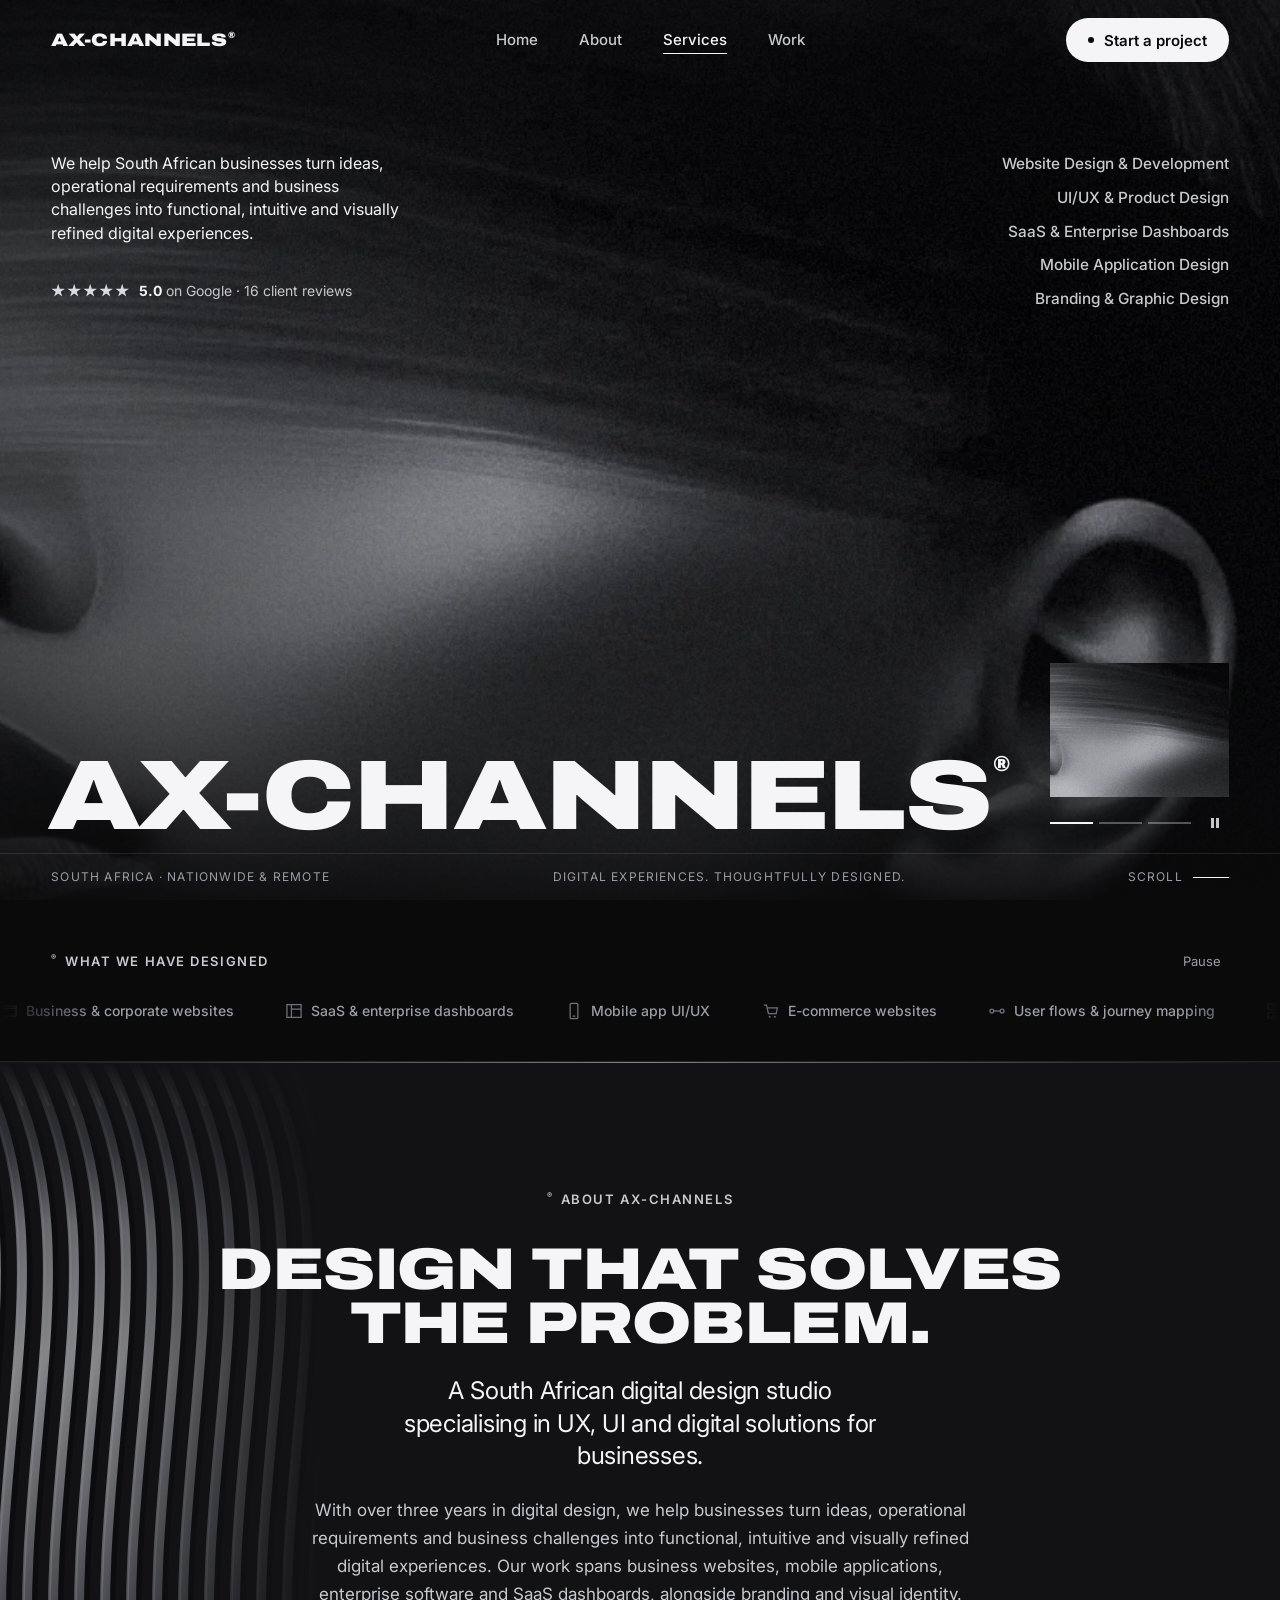
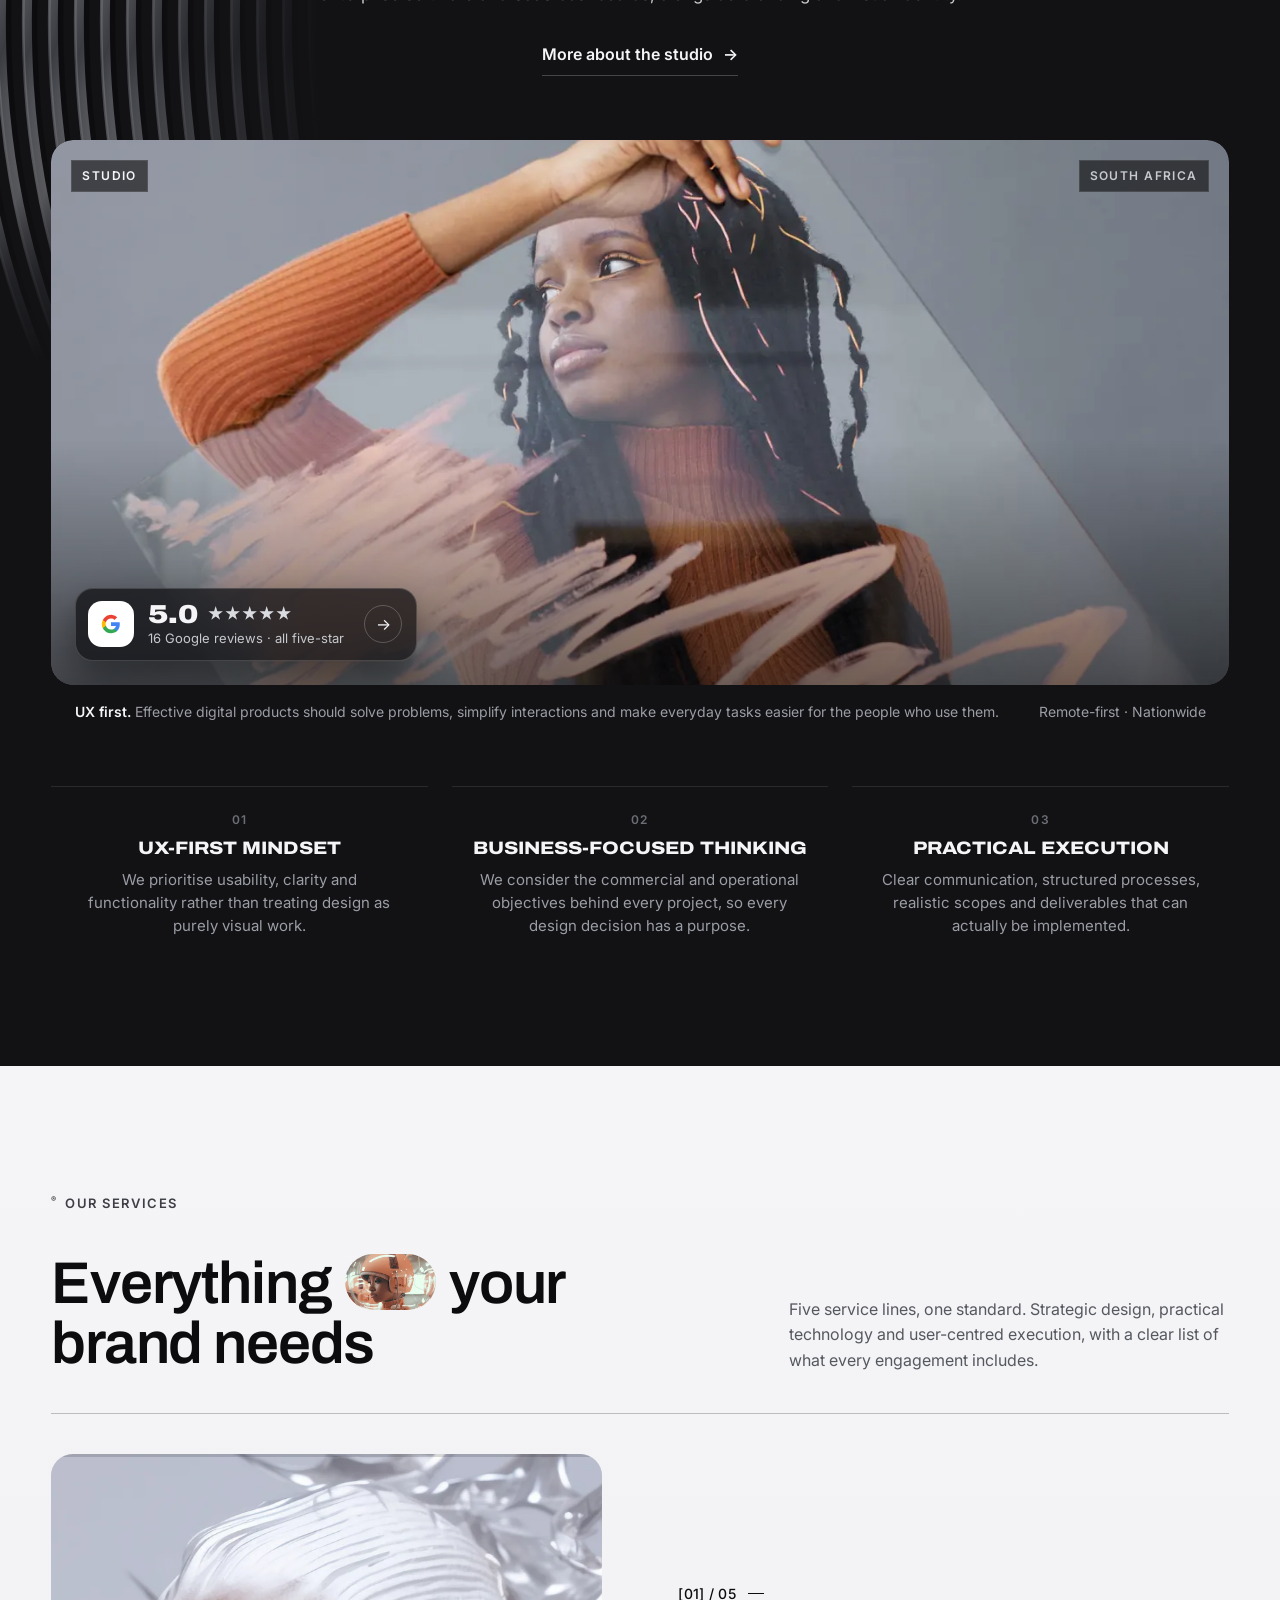
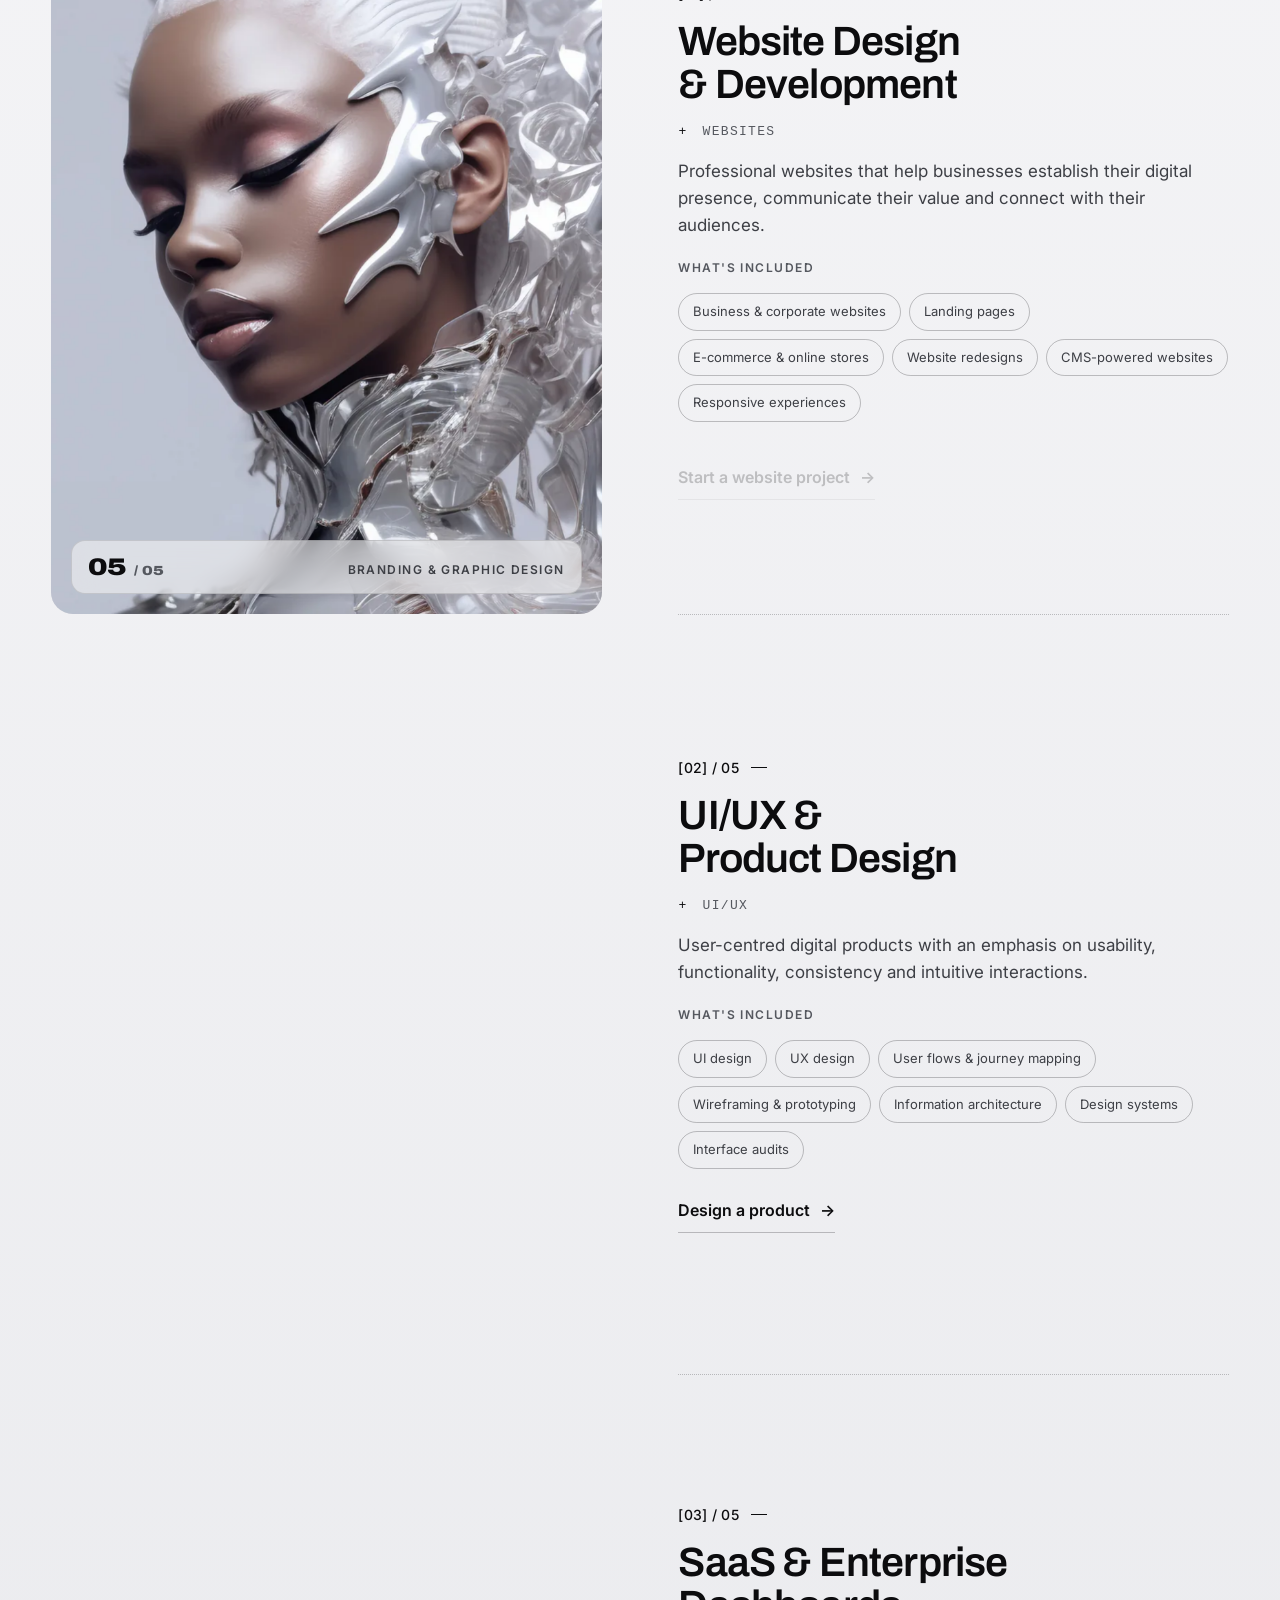
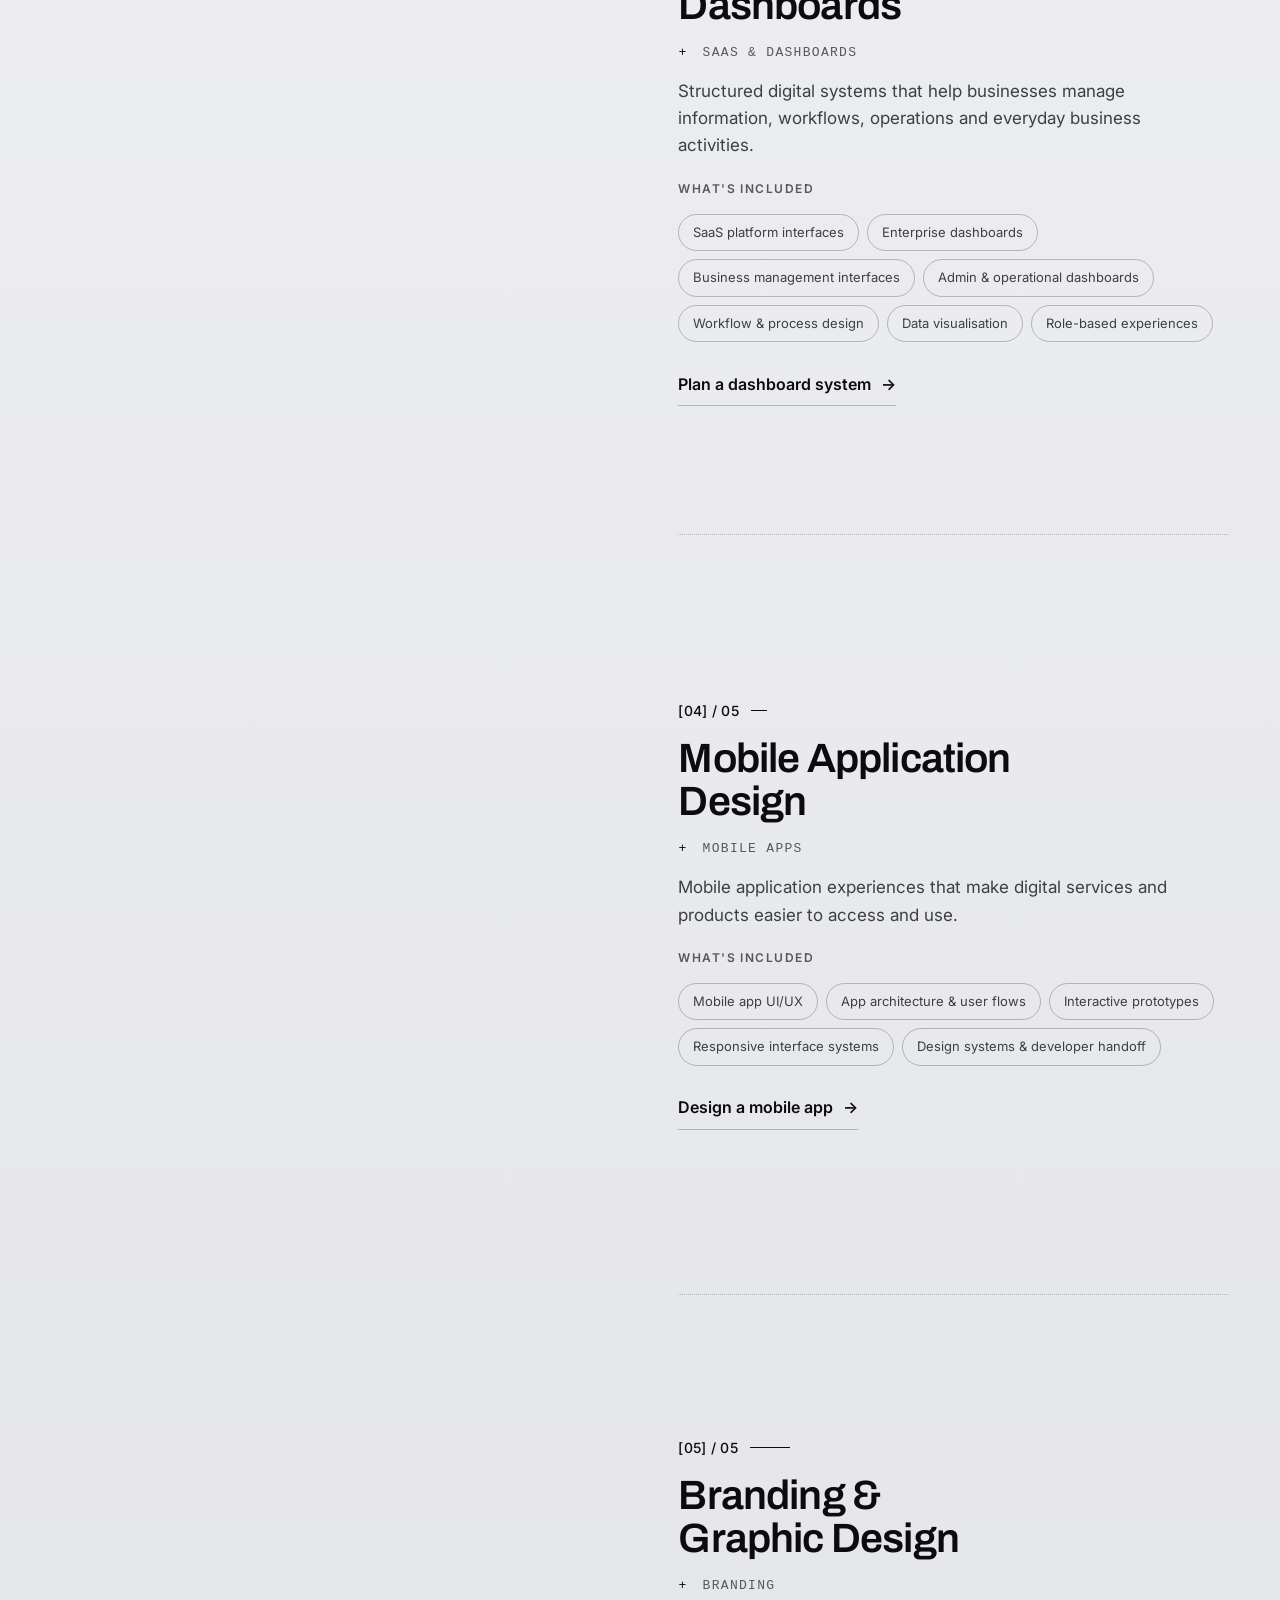
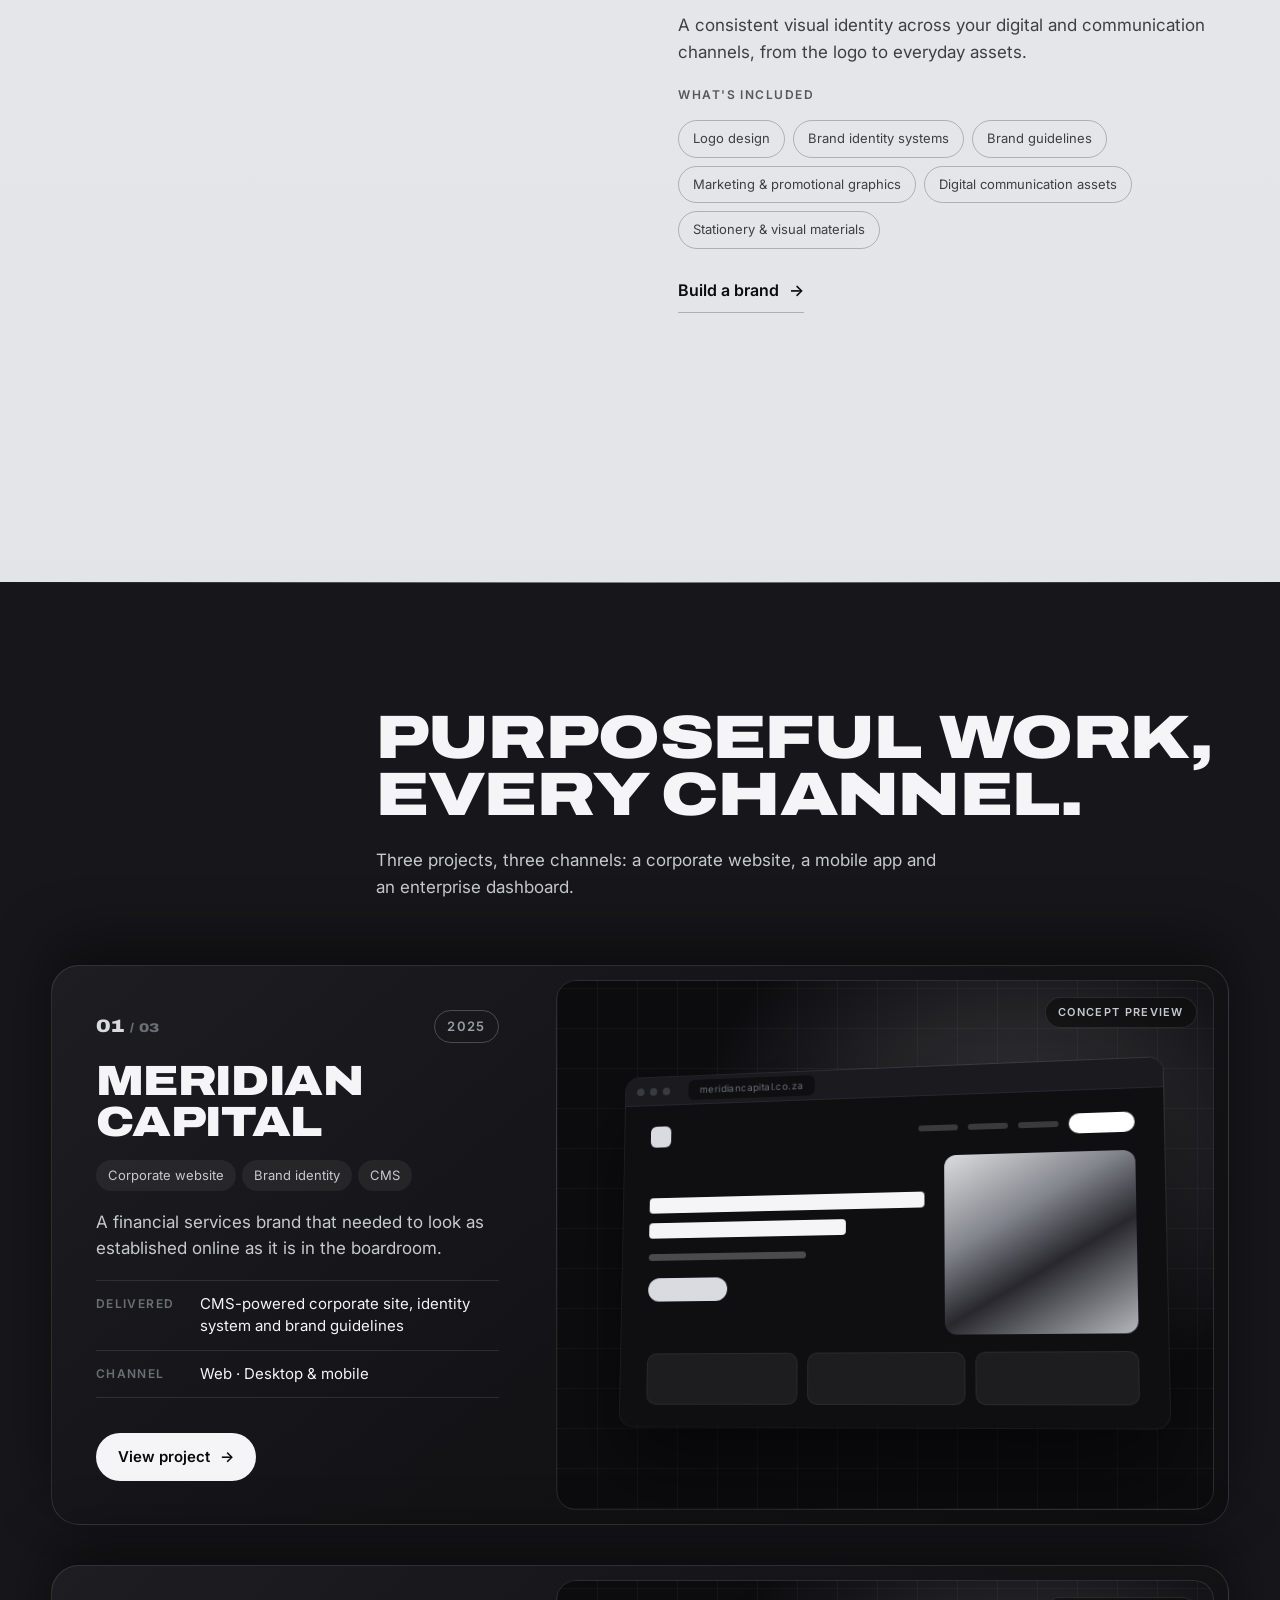
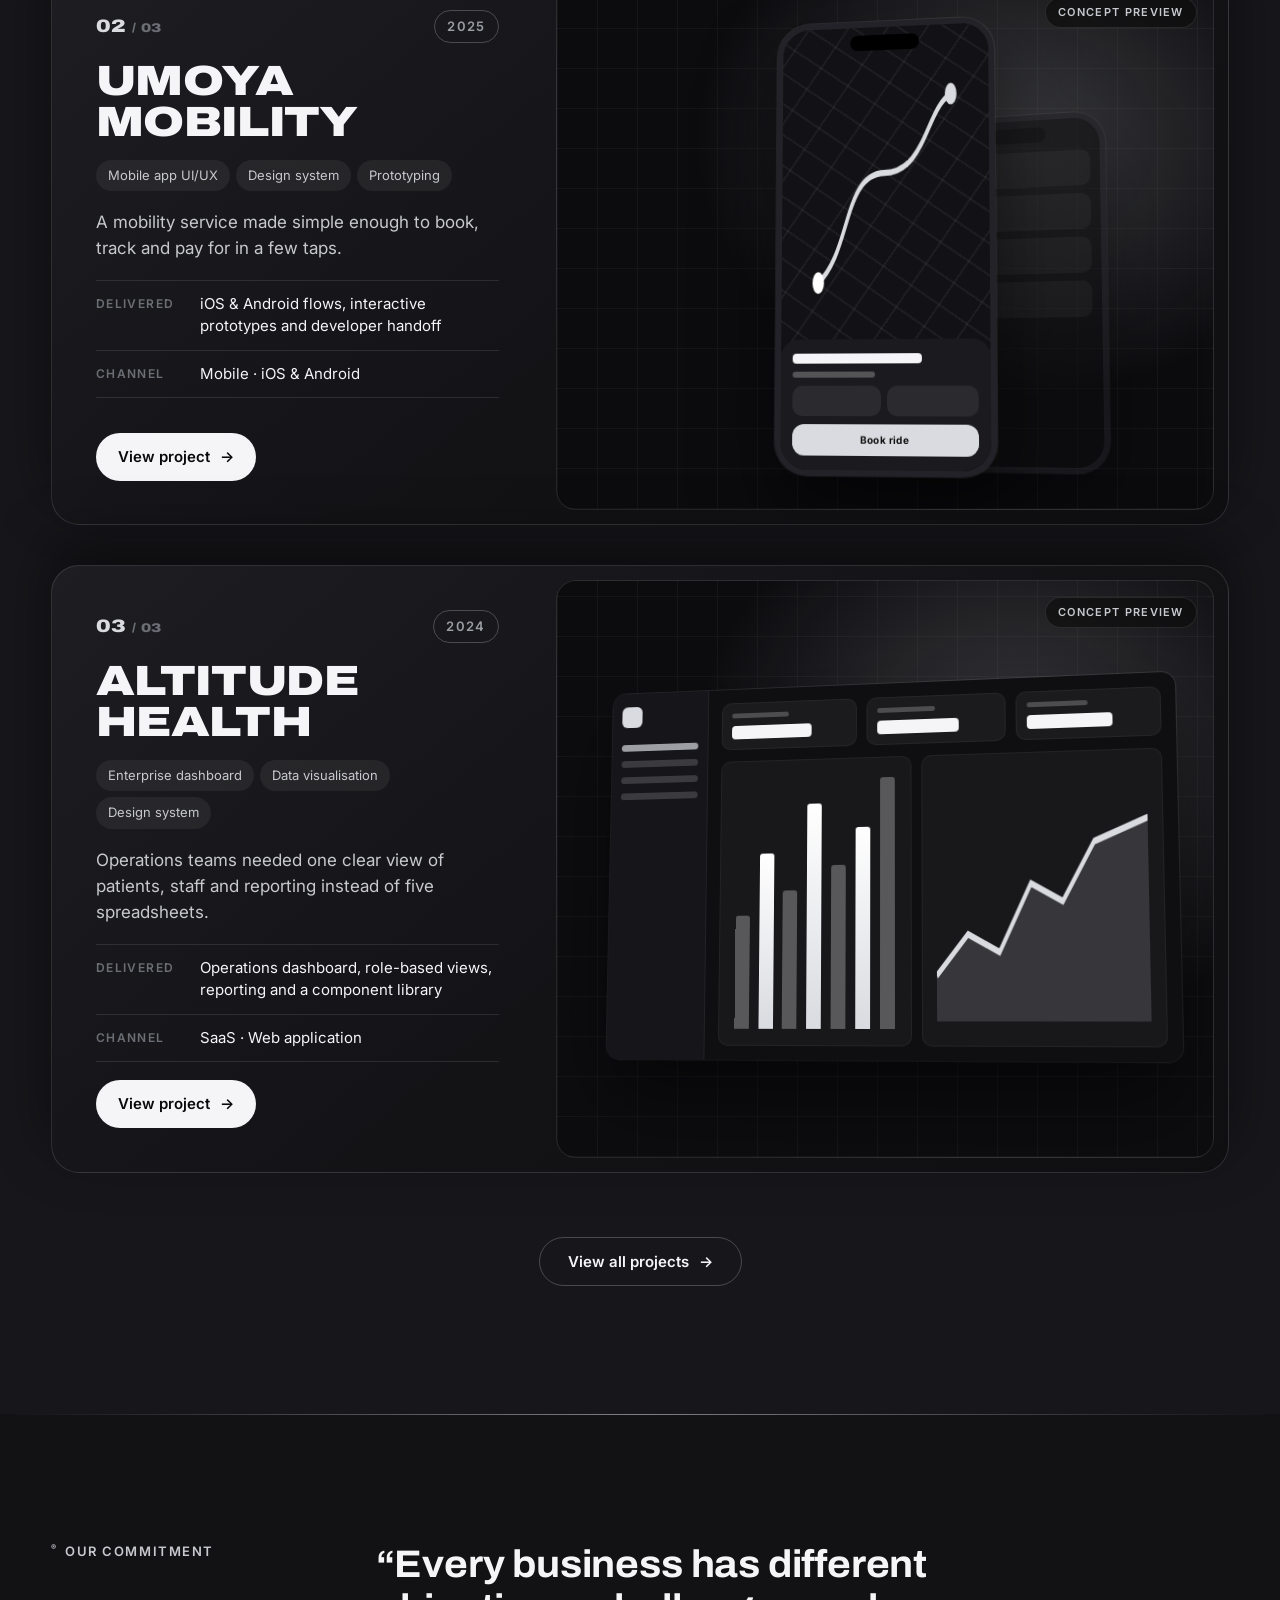
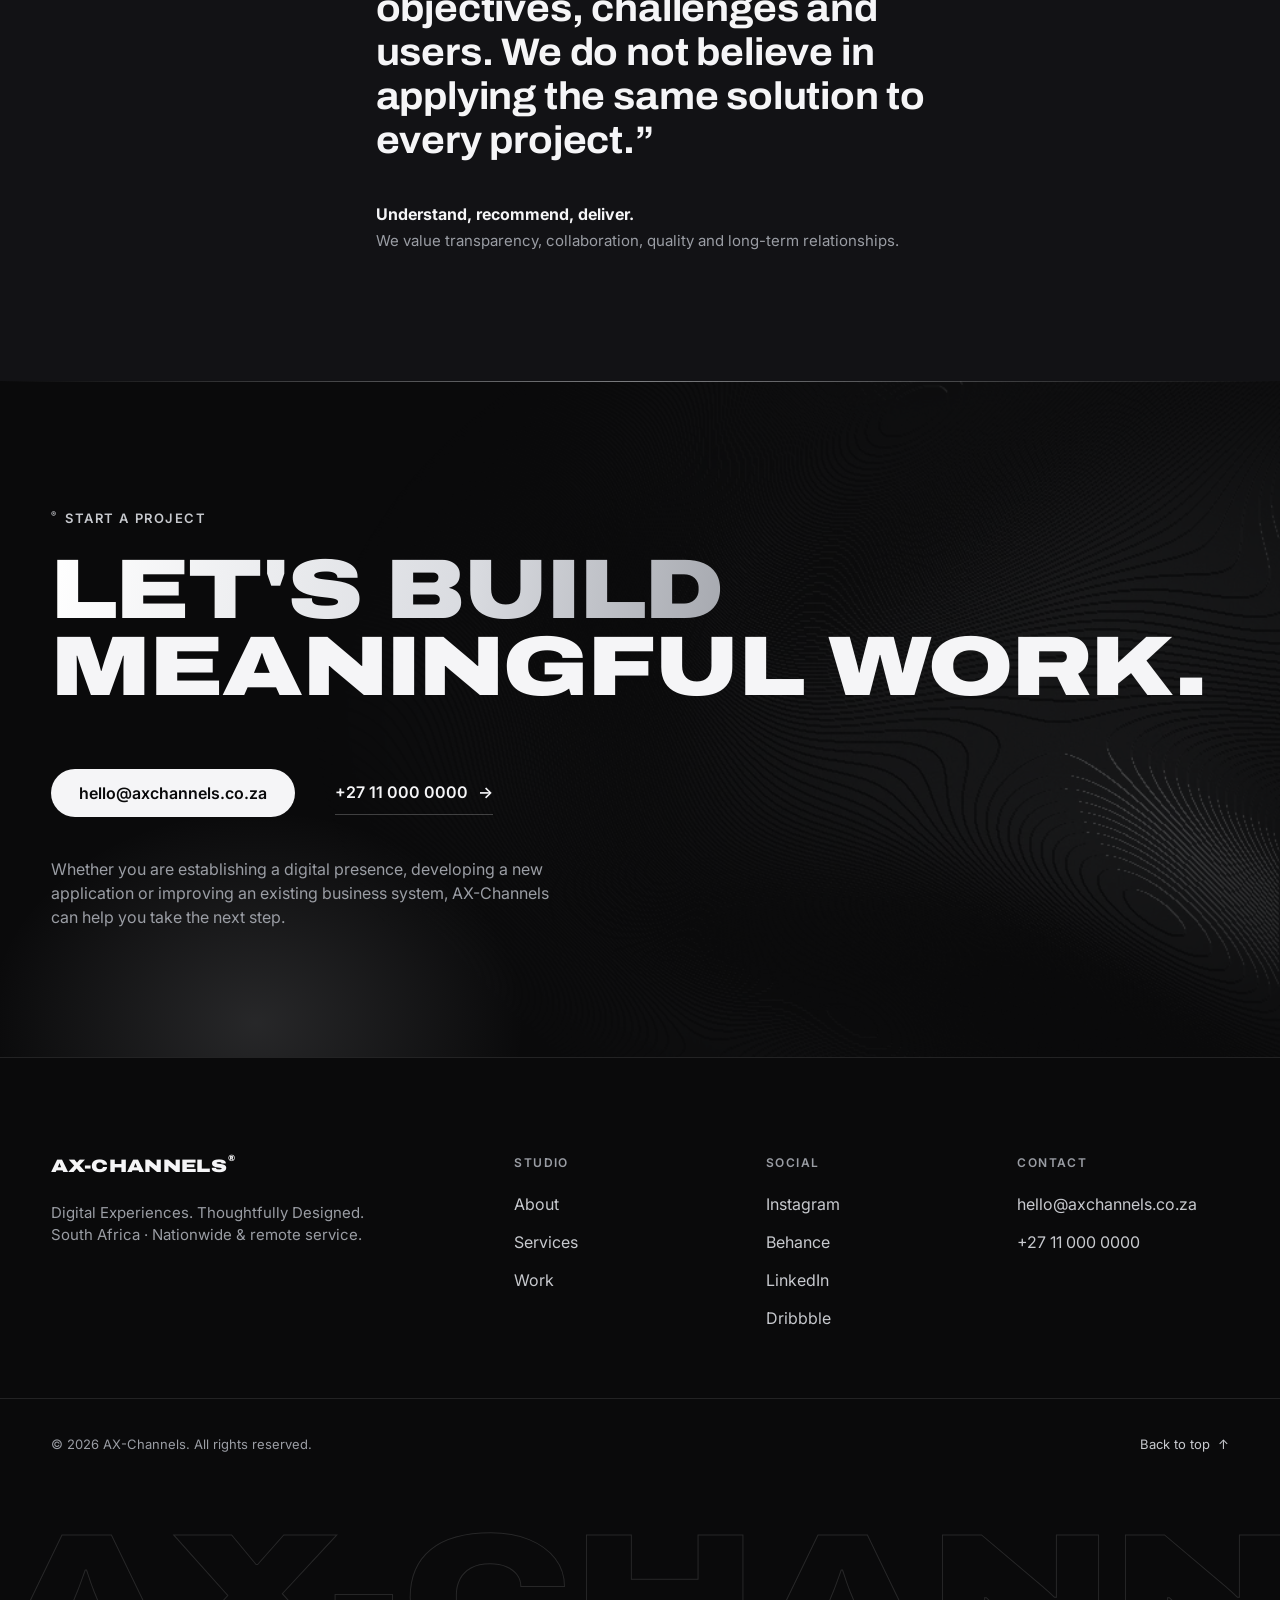
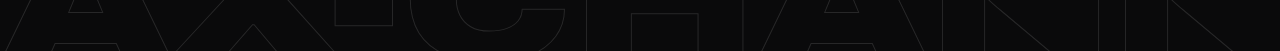
==== commit 031dfb6e: "Centre the about section, silver palette, light services, drop stats and approach - Home about: cent" ====
--- a/index.html
+++ b/index.html
@@ -32,7 +32,6 @@
           <li><a href="about.html" class="nav-link">About</a></li>
           <li><a href="#services" class="nav-link">Services</a></li>
           <li><a href="work.html" class="nav-link">Work</a></li>
-          <li><a href="#process" class="nav-link">Process</a></li>
         </ul>
       </nav>
 
@@ -50,7 +49,6 @@
         <li><a href="about.html">About</a></li>
         <li><a href="#services">Services</a></li>
         <li><a href="work.html">Work</a></li>
-        <li><a href="#process">Process</a></li>
         <li><a href="#contact" class="mobile-cta">Start a project</a></li>
       </ul>
     </div>
@@ -141,19 +139,27 @@
 
     <!-- ============ STUDIO ============ -->
     <section class="studio section surface-2" id="about" aria-labelledby="studio-title">
+      <div class="channels" aria-hidden="true">
+        <svg viewBox="0 0 420 900" preserveAspectRatio="xMinYMid slice">
+          <defs>
+            <linearGradient id="ch-metal" x1="0" y1="0" x2="0.35" y2="1">
+              <stop offset="0" stop-color="#f2f3f5"/><stop offset=".22" stop-color="#7c7f87"/><stop offset=".45" stop-color="#e3e4e8"/>
+              <stop offset=".68" stop-color="#5c5f67"/><stop offset=".86" stop-color="#d9dbe0"/><stop offset="1" stop-color="#6b6e75"/>
+            </linearGradient>
+          </defs>
+          <g class="ch-shadow" fill="none" stroke="#000" stroke-opacity=".55" stroke-width="13" transform="translate(4 0)"><path d="M-60 -20 C90 230, -130 520, 50 920"/><path d="M-34 -20 C116 230, -104 520, 76 920"/><path d="M-8 -20 C142 230, -78 520, 102 920"/><path d="M18 -20 C168 230, -52 520, 128 920"/><path d="M44 -20 C194 230, -26 520, 154 920"/><path d="M70 -20 C220 230, 0 520, 180 920"/><path d="M96 -20 C246 230, 26 520, 206 920"/><path d="M122 -20 C272 230, 52 520, 232 920"/><path d="M148 -20 C298 230, 78 520, 258 920"/><path d="M174 -20 C324 230, 104 520, 284 920"/><path d="M200 -20 C350 230, 130 520, 310 920"/><path d="M226 -20 C376 230, 156 520, 336 920"/><path d="M252 -20 C402 230, 182 520, 362 920"/><path d="M278 -20 C428 230, 208 520, 388 920"/><path d="M304 -20 C454 230, 234 520, 414 920"/><path d="M330 -20 C480 230, 260 520, 440 920"/></g>
+          <g class="ch-metal" fill="none" stroke="url(#ch-metal)" stroke-width="10"><path d="M-60 -20 C90 230, -130 520, 50 920"/><path d="M-34 -20 C116 230, -104 520, 76 920"/><path d="M-8 -20 C142 230, -78 520, 102 920"/><path d="M18 -20 C168 230, -52 520, 128 920"/><path d="M44 -20 C194 230, -26 520, 154 920"/><path d="M70 -20 C220 230, 0 520, 180 920"/><path d="M96 -20 C246 230, 26 520, 206 920"/><path d="M122 -20 C272 230, 52 520, 232 920"/><path d="M148 -20 C298 230, 78 520, 258 920"/><path d="M174 -20 C324 230, 104 520, 284 920"/><path d="M200 -20 C350 230, 130 520, 310 920"/><path d="M226 -20 C376 230, 156 520, 336 920"/><path d="M252 -20 C402 230, 182 520, 362 920"/><path d="M278 -20 C428 230, 208 520, 388 920"/><path d="M304 -20 C454 230, 234 520, 414 920"/><path d="M330 -20 C480 230, 260 520, 440 920"/></g>
+          <g class="ch-shine" fill="none" stroke="#fff" stroke-opacity=".35" stroke-width="1.5" transform="translate(-3 0)"><path d="M-60 -20 C90 230, -130 520, 50 920"/><path d="M-34 -20 C116 230, -104 520, 76 920"/><path d="M-8 -20 C142 230, -78 520, 102 920"/><path d="M18 -20 C168 230, -52 520, 128 920"/><path d="M44 -20 C194 230, -26 520, 154 920"/><path d="M70 -20 C220 230, 0 520, 180 920"/><path d="M96 -20 C246 230, 26 520, 206 920"/><path d="M122 -20 C272 230, 52 520, 232 920"/><path d="M148 -20 C298 230, 78 520, 258 920"/><path d="M174 -20 C324 230, 104 520, 284 920"/><path d="M200 -20 C350 230, 130 520, 310 920"/><path d="M226 -20 C376 230, 156 520, 336 920"/><path d="M252 -20 C402 230, 182 520, 362 920"/><path d="M278 -20 C428 230, 208 520, 388 920"/><path d="M304 -20 C454 230, 234 520, 414 920"/><path d="M330 -20 C480 230, 260 520, 440 920"/></g>
+          <g class="ch-glint" fill="none" stroke="#fff" stroke-opacity=".9" stroke-width="3" stroke-linecap="round"><path d="M-60 -20 C90 230, -130 520, 50 920"/><path d="M-34 -20 C116 230, -104 520, 76 920"/><path d="M-8 -20 C142 230, -78 520, 102 920"/><path d="M18 -20 C168 230, -52 520, 128 920"/><path d="M44 -20 C194 230, -26 520, 154 920"/><path d="M70 -20 C220 230, 0 520, 180 920"/><path d="M96 -20 C246 230, 26 520, 206 920"/><path d="M122 -20 C272 230, 52 520, 232 920"/><path d="M148 -20 C298 230, 78 520, 258 920"/><path d="M174 -20 C324 230, 104 520, 284 920"/><path d="M200 -20 C350 230, 130 520, 310 920"/><path d="M226 -20 C376 230, 156 520, 336 920"/><path d="M252 -20 C402 230, 182 520, 362 920"/><path d="M278 -20 C428 230, 208 520, 388 920"/><path d="M304 -20 C454 230, 234 520, 414 920"/><path d="M330 -20 C480 230, 260 520, 440 920"/></g>
+        </svg>
+      </div>
       <div class="container">
-        <div class="studio-head">
-          <p class="eyebrow reveal" id="studio-title"><span class="sec-no">01</span> About AX-Channels</p>
-          <div>
-            <h2 class="display studio-title reveal" data-fit><span class="ln">Design that solves</span><span class="ln">the problem.</span></h2>
-            <div class="studio-intro">
-              <p class="studio-lede reveal">A South African digital design studio specialising in UX, UI and digital solutions for businesses.</p>
-              <div class="reveal">
-                <p>With over three years in digital design, we help businesses turn ideas, operational requirements and business challenges into functional, intuitive and visually refined digital experiences. Our work spans business websites, mobile applications, enterprise software and SaaS dashboards, alongside branding and visual identity.</p>
-                <a href="about.html" class="link-arrow">More about the studio <span aria-hidden="true">→</span></a>
-              </div>
-            </div>
-          </div>
+        <div class="studio-center">
+          <p class="eyebrow reveal" id="studio-title"><sup>®</sup> About AX-Channels</p>
+          <h2 class="display studio-title reveal" data-fit><span class="ln">Design that solves</span><span class="ln">the problem.</span></h2>
+          <p class="studio-lede reveal">A South African digital design studio specialising in UX, UI and digital solutions for businesses.</p>
+          <p class="studio-copy reveal">With over three years in digital design, we help businesses turn ideas, operational requirements and business challenges into functional, intuitive and visually refined digital experiences. Our work spans business websites, mobile applications, enterprise software and SaaS dashboards, alongside branding and visual identity.</p>
+          <a href="about.html" class="link-arrow reveal">More about the studio <span aria-hidden="true">→</span></a>
         </div>
 
         <div class="studio-media reveal">
@@ -175,36 +181,6 @@
         </div>
         <p class="band-caption reveal"><span><strong>UX first.</strong> Effective digital products should solve problems, simplify interactions and make everyday tasks easier for the people who use them.</span><span>Remote-first · Nationwide</span></p>
 
-        <div class="outcomes-grid" role="list" aria-label="What working with us delivers">
-          <div class="outcome reveal" role="listitem">
-            <span class="outcome-k">Client satisfaction</span>
-            <strong class="outcome-n"><span data-count="100" data-suffix="%">100%</span></strong>
-            <h3>Every client rated us five stars</h3>
-            <p>16 out of 16 Google reviews are five-star. Clients rate the result and the way we got there.</p>
-            <span class="meter" aria-hidden="true"><i style="--v: 1"></i></span>
-          </div>
-          <div class="outcome reveal" role="listitem">
-            <span class="outcome-k">One partner</span>
-            <strong class="outcome-n"><span data-count="5">5</span><small>in 1</small></strong>
-            <h3>No hand-offs between agencies</h3>
-            <p>Brand, website, app and dashboard designed by one team, so your product looks and works as one system.</p>
-            <span class="meter meter-steps" aria-hidden="true"><i></i><i></i><i></i><i></i><i></i></span>
-          </div>
-          <div class="outcome reveal" role="listitem">
-            <span class="outcome-k">Experience</span>
-            <strong class="outcome-n"><span data-count="3" data-suffix="+">3+</span><small>years</small></strong>
-            <h3>Ideas turned into shipped products</h3>
-            <p>Years of turning business requirements into interfaces developers can build and people can use.</p>
-            <span class="meter" aria-hidden="true"><i style="--v: .75"></i></span>
-          </div>
-          <div class="outcome reveal" role="listitem">
-            <span class="outcome-k">Reach</span>
-            <strong class="outcome-n">0<small>km</small></strong>
-            <h3>Distance is never a blocker</h3>
-            <p>Remote-first and nationwide. Work with us from anywhere in South Africa, with no travel time or costs.</p>
-            <span class="meter meter-pulse" aria-hidden="true"><i></i></span>
-          </div>
-        </div>
 
         <ol class="principles" aria-label="How we think">
           <li class="reveal"><span class="principle-no">01</span><h3>UX-first mindset</h3><p>We prioritise usability, clarity and functionality rather than treating design as purely visual work.</p></li>
@@ -215,10 +191,10 @@
     </section>
 
     <!-- ============ SERVICES ============ -->
-    <section class="services section surface-0" id="services" aria-labelledby="services-title">
+    <section class="services section surface-light" id="services" aria-labelledby="services-title">
       <div class="container">
         <div class="services-head">
-          <p class="eyebrow reveal services-eyebrow" id="services-title"><span class="sec-no">02</span> Our services</p>
+          <p class="eyebrow reveal services-eyebrow" id="services-title"><sup>®</sup> Our services</p>
           <h2 class="services-title reveal" data-fit><span class="ln">Everything <span class="pill" aria-hidden="true"><img src="assets/img/pill-saas.webp" width="320" height="320" alt="" loading="lazy"></span> your</span><span class="ln">brand needs</span></h2>
           <p class="services-lede reveal">Five service lines, one standard. Strategic design, practical technology and user-centred execution, with a clear list of what every engagement includes.</p>
         </div>
@@ -299,7 +275,7 @@
     <section class="work section surface-3" id="work" aria-labelledby="work-title">
       <div class="container">
         <div class="section-head">
-          <p class="eyebrow reveal" id="work-title"><span class="sec-no">03</span> Selected work</p>
+          <p class="eyebrow reveal" id="work-title"><sup>®</sup> Selected work</p>
           <div>
             <h2 class="display reveal" data-fit><span class="ln">Purposeful work,</span><span class="ln">every channel.</span></h2>
             <p class="section-lede reveal">Three projects, three channels: a corporate website, a mobile app and an enterprise dashboard.</p>
@@ -398,59 +374,10 @@
       </div>
     </section>
 
-    <!-- ============ PROCESS ============ -->
-    <section class="process section surface-1" id="process" aria-labelledby="process-title">
-      <div class="process-glow" aria-hidden="true"></div>
-      <div class="container">
-        <div class="section-head">
-          <p class="eyebrow reveal" id="process-title"><span class="sec-no">04</span> Our approach</p>
-          <div>
-            <h2 class="display reveal" data-fit><span class="ln">Good design begins</span><span class="ln">with the problem.</span></h2>
-            <p class="section-lede reveal">Every project combines business requirements, user needs and practical implementation considerations.</p>
-          </div>
-        </div>
-        <div class="flow" data-flow>
-          <div class="flow-rail" aria-hidden="true"><i></i></div>
-          <ol class="flow-steps">
-            <li class="flow-card" data-spot style="--i: 0">
-              <div class="fc-head"><span class="fc-no">01</span><span class="fc-ico" aria-hidden="true"><svg viewBox="0 0 32 32"><circle cx="14" cy="14" r="8"/><path d="M20 20l7 7"/></svg></span></div>
-              <h3>Discovery</h3>
-              <p>We understand the business, its objectives, target audience, challenges and project requirements.</p>
-              <span class="fc-out">You get <b>a clear brief</b></span>
-            </li>
-            <li class="flow-card" data-spot style="--i: 1">
-              <div class="fc-head"><span class="fc-no">02</span><span class="fc-ico" aria-hidden="true"><svg viewBox="0 0 32 32"><rect x="4" y="4" width="10" height="10"/><rect x="18" y="18" width="10" height="10"/><path d="M14 9h6v9"/></svg></span></div>
-              <h3>Strategy &amp; Structure</h3>
-              <p>We establish the information architecture, user journeys, functionality and overall direction of the project.</p>
-              <span class="fc-out">You get <b>sitemaps &amp; flows</b></span>
-            </li>
-            <li class="flow-card" data-spot style="--i: 2">
-              <div class="fc-head"><span class="fc-no">03</span><span class="fc-ico" aria-hidden="true"><svg viewBox="0 0 32 32"><path d="M6 26l4-1 15-15-3-3L7 22z"/><path d="M19 10l3 3"/></svg></span></div>
-              <h3>Design</h3>
-              <p>We develop the visual direction, interfaces, components and interactions needed for a consistent user experience.</p>
-              <span class="fc-out">You get <b>interfaces &amp; prototypes</b></span>
-            </li>
-            <li class="flow-card" data-spot style="--i: 3">
-              <div class="fc-head"><span class="fc-no">04</span><span class="fc-ico" aria-hidden="true"><svg viewBox="0 0 32 32"><path d="M11 9l-7 7 7 7"/><path d="M21 9l7 7-7 7"/><path d="M18 6l-4 20"/></svg></span></div>
-              <h3>Development &amp; Implementation</h3>
-              <p>Where included in scope, we translate approved website designs into functional digital experiences.</p>
-              <span class="fc-out">You get <b>a working build</b></span>
-            </li>
-            <li class="flow-card" data-spot style="--i: 4">
-              <div class="fc-head"><span class="fc-no">05</span><span class="fc-ico" aria-hidden="true"><svg viewBox="0 0 32 32"><circle cx="16" cy="16" r="11"/><path d="M11 16.5l3.5 3.5L21 13"/></svg></span></div>
-              <h3>Testing &amp; Refinement</h3>
-              <p>We review functionality, responsiveness, usability and overall experience, and refine before delivery.</p>
-              <span class="fc-out">You get <b>a launch-ready product</b></span>
-            </li>
-          </ol>
-        </div>
-      </div>
-    </section>
-
     <!-- ============ COMMITMENT ============ -->
     <section class="testimonial section surface-2" aria-labelledby="commitment-title">
       <div class="container split">
-        <p class="eyebrow reveal" id="commitment-title"><span class="sec-no">05</span> Our commitment</p>
+        <p class="eyebrow reveal" id="commitment-title"><sup>®</sup> Our commitment</p>
         <figure class="quote reveal">
           <blockquote>
             “Every business has different objectives, challenges and users. We do not believe in applying the same solution to every project.”
@@ -467,7 +394,7 @@
     <section class="cta section surface-0" id="contact" aria-labelledby="cta-title">
       <div class="cta-bg" aria-hidden="true"></div>
       <div class="container">
-        <p class="eyebrow reveal"><span class="sec-no">06</span> Start a project</p>
+        <p class="eyebrow reveal"><sup>®</sup> Start a project</p>
         <h2 class="display-xl reveal" id="cta-title" data-fit><span class="ln chrome-text">Let's build</span><span class="ln">meaningful work.</span></h2>
         <div class="cta-row reveal">
           <a href="mailto:hello@axchannels.co.za" class="btn btn-solid">hello@axchannels.co.za</a>
@@ -491,7 +418,6 @@
           <li><a href="about.html">About</a></li>
           <li><a href="#services">Services</a></li>
           <li><a href="work.html">Work</a></li>
-          <li><a href="#process">Process</a></li>
         </ul>
       </nav>
       <div>
--- a/assets/css/styles.css
+++ b/assets/css/styles.css
@@ -15,9 +15,9 @@
   --fg-rgb: 255, 255, 255;
   --line: rgba(var(--fg-rgb), 0.10);
   --line-strong: rgba(var(--fg-rgb), 0.22);
-  --accent: #f5a623;
-  --accent-2: #ffcf7a;
-  --accent-rgb: 245, 166, 35;
+  --accent: #d9dbe0;
+  --accent-2: #ffffff;
+  --accent-rgb: 217, 219, 224;
   /* Section surfaces: one family of inks, stepped for separation */
   --surface-0: #0a0a0b;
   --surface-1: #0d0d10;
@@ -366,16 +366,6 @@
 .studio-intro p:not(.statement) { color: var(--silver); font-size: 1.0625rem; line-height: 1.6; max-width: 56ch; }
 .studio-intro .link-arrow { margin-top: var(--space-3); }
 
-.stats {
-  display: grid; grid-template-columns: repeat(4, 1fr); gap: var(--space-3);
-  margin-top: var(--space-5); padding-top: var(--space-4); border-top: 1px solid var(--line);
-}
-.stats strong {
-  display: block; font-family: var(--font-display); font-weight: 900; font-variation-settings: "wdth" 120;
-  font-size: clamp(2rem, 3.6vw, 3.5rem); line-height: 1;
-  background: var(--chrome); -webkit-background-clip: text; background-clip: text; color: transparent;
-}
-.stats span { display: block; margin-top: 10px; color: var(--silver-2); font-size: 0.9375rem; }
 
 .principles { display: grid; grid-template-columns: repeat(3, 1fr); gap: var(--space-3); margin-top: var(--space-5); }
 .principles li { padding: var(--space-3) 0 0; border-top: 1px solid var(--line); display: grid; gap: 10px; align-content: start; }
@@ -533,10 +523,6 @@
 .page-hero h1 { max-width: 14ch; text-wrap: balance; }
 .page-hero .lede { margin-top: var(--space-4); max-width: 52ch; color: var(--silver); font-size: clamp(1.0625rem, 1.3vw, 1.25rem); line-height: 1.55; }
 .hero-actions { display: flex; flex-wrap: wrap; align-items: center; gap: var(--space-2) var(--space-4); margin-top: var(--space-4); }
-.proof { display: flex; flex-wrap: wrap; gap: var(--space-3) var(--space-5); margin-top: var(--space-5); padding-top: var(--space-3); border-top: 1px solid var(--line); }
-.proof div { display: grid; gap: 4px; }
-.proof strong { font-family: var(--font-display); font-weight: 900; font-variation-settings: "wdth" 120; font-size: 1.75rem; line-height: 1; }
-.proof span { font-size: 0.8125rem; color: var(--silver-2); }
 .page-hero .band { margin-top: clamp(var(--space-5), 6vw, var(--space-6)); }
 
 /* --------------------------------------------------------------------------
@@ -626,11 +612,10 @@
 .work-empty { padding: var(--space-5) 0; color: var(--silver-2); text-align: center; }
 
 .outcomes { border-top: 1px solid var(--line); }
-.outcomes .stats { margin-top: var(--space-4); }
 
 /* ==========================================================================
-   Section surfaces — each section sits on its own step of the ink ramp,
-   divided by a hairline in the brand accent and numbered in the eyebrow
+   Section surfaces — dark sections sit on steps of the ink ramp, divided by a
+   silver hairline; one light silver section per page breaks the rhythm
    ========================================================================== */
 .surface-0, .surface-1, .surface-2, .surface-3 { position: relative; isolation: isolate; border-top: 0; }
 .surface-0 { background: var(--surface-0); }
@@ -641,20 +626,14 @@
   content: ""; position: absolute; z-index: 1; top: 0; left: 0; right: 0; height: 1px; pointer-events: none;
   background: linear-gradient(90deg, transparent 0%, rgba(var(--accent-rgb), 0.55) 50%, transparent 100%);
 }
-.sec-no {
-  display: inline-grid; place-items: center; min-width: 2.6em; height: 1.95em; padding: 0 0.6em; margin-right: 0.8em;
-  border-radius: var(--radius-pill); border: 1px solid rgba(var(--accent-rgb), 0.45); background: rgba(var(--accent-rgb), 0.08);
-  color: var(--accent); font-size: 0.85em; letter-spacing: 0.06em; font-variant-numeric: tabular-nums;
-}
 .services-eyebrow { grid-column: 1 / -1; }
 
 /* Shared: pointer spotlight for interactive cards (main.js sets --mx / --my) */
 [data-spot] { --mx: 50%; --my: 50%; }
 
 /* --------------------------------------------------------------------------
-   01 About — intro, image with Google trust badge, outcome cards
-   -------------------------------------------------------------------------- */
-.studio-intro p.studio-lede { color: var(--white); font-size: clamp(1.25rem, 1.9vw, 1.75rem); line-height: 1.35; max-width: 24ch; margin: 0; letter-spacing: -0.01em; }
+   About (home) — centred intro over a silver channel pattern, image with Google trust badge
+   -------------------------------------------------------------------------- */
 .studio-media { position: relative; margin-top: var(--space-5); border-radius: var(--radius-card); overflow: hidden; }
 .studio-media .band { aspect-ratio: 16 / 7.4; border-radius: inherit; }
 .studio-media .band::after { content: ""; position: absolute; inset: 0; pointer-events: none; background: linear-gradient(180deg, transparent 55%, rgba(var(--ink-rgb), 0.55) 100%); }
@@ -681,43 +660,9 @@
 }
 .trust:hover .trust-go { background: var(--accent); border-color: var(--accent); color: #111; transform: translateX(2px); }
 
-.outcomes-grid { display: grid; grid-template-columns: repeat(4, minmax(0, 1fr)); gap: var(--space-2); margin-top: var(--space-5); }
-.outcome {
-  position: relative; overflow: hidden; display: flex; flex-direction: column; gap: 12px;
-  padding: 28px 24px 24px; border-radius: var(--radius-card); border: 1px solid var(--line);
-  background: linear-gradient(180deg, rgba(var(--fg-rgb), 0.045), rgba(var(--fg-rgb), 0.012));
-  transition: border-color var(--dur) var(--ease-out), transform 500ms var(--ease-out), opacity var(--dur-slow) var(--ease-out);
-}
-.outcome:hover { border-color: rgba(var(--accent-rgb), 0.4); }
-.outcome.reveal.is-in:hover { transform: translateY(-4px); }
-.outcome-k { font-size: 0.75rem; letter-spacing: 0.12em; text-transform: uppercase; font-weight: 600; color: var(--accent); }
-.outcome-n {
-  display: flex; align-items: baseline; gap: 8px; margin-top: 4px;
-  font-family: var(--font-display); font-weight: 900; font-variation-settings: "wdth" 120; font-size: clamp(2.5rem, 3.6vw, 3.5rem); line-height: 1;
-}
-.outcome-n > span, .outcome-n { background: var(--chrome); -webkit-background-clip: text; background-clip: text; color: transparent; }
-.outcome-n small { font-family: var(--font-body); font-weight: 600; font-size: 0.9rem; letter-spacing: 0.02em; color: var(--silver-2); -webkit-text-fill-color: var(--silver-2); }
-.outcome h3 { font-size: 1.0625rem; font-weight: 600; line-height: 1.3; color: var(--white); }
-.outcome p { color: var(--silver-2); font-size: 0.9375rem; line-height: 1.55; }
-.meter { display: flex; gap: 4px; height: 4px; margin-top: auto; padding-top: 0; border-radius: 4px; background: rgba(var(--fg-rgb), 0.08); position: relative; }
-.outcome .meter { margin-top: auto; }
-.outcome p { margin-bottom: 12px; }
-.meter i { display: block; height: 100%; width: calc(var(--v, 1) * 100%); border-radius: inherit; background: linear-gradient(90deg, var(--accent), var(--accent-2)); transform: scaleX(0); transform-origin: left; transition: transform 1400ms var(--ease-out) 250ms; }
-.outcome.is-in .meter i { transform: scaleX(1); }
-.meter-steps { background: none; }
-.meter-steps i { flex: 1; width: auto; background: var(--accent); }
-.meter-steps i:nth-child(2) { transition-delay: 350ms; } .meter-steps i:nth-child(3) { transition-delay: 450ms; }
-.meter-steps i:nth-child(4) { transition-delay: 550ms; } .meter-steps i:nth-child(5) { transition-delay: 650ms; }
-.meter-pulse { background: linear-gradient(90deg, rgba(var(--accent-rgb), 0.6), rgba(var(--accent-rgb), 0.05)); }
-.meter-pulse i { position: absolute; left: 0; top: 50%; width: 10px; height: 10px; margin-top: -5px; border-radius: 50%; background: var(--accent); transform: none; box-shadow: 0 0 0 0 rgba(var(--accent-rgb), 0.6); animation: pulse 2.2s var(--ease-out) infinite; }
-@keyframes pulse { 0% { box-shadow: 0 0 0 0 rgba(var(--accent-rgb), 0.55); } 100% { box-shadow: 0 0 0 14px rgba(var(--accent-rgb), 0); } }
-.outcomes-grid .outcome:nth-child(2) { transition-delay: 80ms; }
-.outcomes-grid .outcome:nth-child(3) { transition-delay: 160ms; }
-.outcomes-grid .outcome:nth-child(4) { transition-delay: 240ms; }
-.outcomes-grid .outcome.is-in:hover { transition-delay: 0ms; }
-
-/* --------------------------------------------------------------------------
-   03 Selected work — three horizontal case cards that stack on scroll
+
+/* --------------------------------------------------------------------------
+   Selected work — three horizontal case cards that stack on scroll
    -------------------------------------------------------------------------- */
 .case-stack { display: grid; gap: var(--space-4); }
 .case { position: sticky; top: calc(104px + var(--i) * 22px); }
@@ -848,80 +793,62 @@
 .case.is-in .md-line .area { opacity: 1; }
 .case.is-in .md-line .line { stroke-dashoffset: 0; }
 
-/* --------------------------------------------------------------------------
-   04 Approach — scroll-lit flow of animated step cards
-   -------------------------------------------------------------------------- */
-.process { overflow: hidden; }
-.process-glow {
-  position: absolute; z-index: -1; top: -20%; right: -10%; width: 60vw; height: 60vw; max-width: 900px; max-height: 900px; pointer-events: none;
-  background: radial-gradient(closest-side, rgba(var(--accent-rgb), 0.16), transparent 70%);
-  animation: drift 18s ease-in-out infinite alternate;
-}
-@keyframes drift { to { transform: translate(-18%, 22%) scale(1.15); } }
-.flow { --flow: 0; position: relative; }
-.flow-rail { position: relative; height: 2px; margin: 0 0 30px; border-radius: 2px; background: rgba(var(--fg-rgb), 0.1); }
-.flow-rail i { position: absolute; inset: 0; border-radius: inherit; background: linear-gradient(90deg, var(--accent), var(--accent-2)); transform: scaleX(var(--flow)); transform-origin: left; box-shadow: 0 0 18px rgba(var(--accent-rgb), 0.6); }
-.flow-steps { display: grid; grid-template-columns: repeat(5, minmax(0, 1fr)); gap: var(--space-2); }
-.flow-card {
-  position: relative; isolation: isolate; display: flex; flex-direction: column; gap: 14px; min-height: 360px;
-  padding: 26px 22px 22px; border-radius: var(--radius-card); border: 1px solid var(--line);
-  background: linear-gradient(180deg, rgba(var(--fg-rgb), 0.05), rgba(var(--fg-rgb), 0.012));
-  opacity: 0; transform: translateY(48px) rotateX(12deg); transform-origin: 50% 100%;
-  transition: opacity 900ms var(--ease-out), transform 900ms var(--ease-out), border-color var(--dur) var(--ease-out), background-color var(--dur);
-  transition-delay: calc(var(--i) * 110ms);
-}
-.flow.is-in .flow-card { opacity: 1; transform: none; }
-.flow.is-in .flow-card:hover { transform: translateY(-8px); transition-delay: 0ms; }
-/* node on the rail */
-.flow-card::before {
-  content: ""; position: absolute; top: -37px; left: 24px; width: 12px; height: 12px; border-radius: 50%;
-  background: var(--surface-1); border: 2px solid rgba(var(--fg-rgb), 0.25); transition: background-color 400ms, border-color 400ms, box-shadow 400ms;
-}
-.flow-card.is-lit::before { background: var(--accent); border-color: var(--accent); box-shadow: 0 0 0 6px rgba(var(--accent-rgb), 0.18); }
-/* spotlight + gradient border */
-.flow-card::after {
-  content: ""; position: absolute; inset: 0; z-index: -1; border-radius: inherit; pointer-events: none; opacity: 0;
-  background: radial-gradient(320px circle at var(--mx) var(--my), rgba(var(--accent-rgb), 0.16), transparent 65%);
-  transition: opacity var(--dur) var(--ease-out);
-}
-.flow-card:hover::after { opacity: 1; }
-.flow-card:hover, .flow-card.is-lit { border-color: rgba(var(--accent-rgb), 0.35); }
-.fc-head { display: flex; justify-content: space-between; align-items: flex-start; margin-bottom: var(--space-2); }
-.fc-no {
-  font-family: var(--font-display); font-weight: 900; font-variation-settings: "wdth" 125; font-size: 3rem; line-height: 0.9;
-  color: transparent; -webkit-text-stroke: 1px rgba(var(--fg-rgb), 0.35);
-  background: linear-gradient(180deg, var(--accent-2), var(--accent)) no-repeat 0 100% / 100% 0%; -webkit-background-clip: text; background-clip: text;
-  transition: background-size 900ms var(--ease-out), -webkit-text-stroke-color 600ms;
-}
-.flow-card.is-lit .fc-no { background-size: 100% 100%; -webkit-text-stroke-color: transparent; }
-.fc-ico {
-  width: 48px; height: 48px; border-radius: 14px; display: grid; place-items: center;
-  border: 1px solid var(--line-strong); background: rgba(var(--fg-rgb), 0.03);
-  transition: background-color var(--dur), border-color var(--dur), transform 600ms var(--ease-out);
-}
-.fc-ico svg { width: 24px; height: 24px; fill: none; stroke: var(--silver); stroke-width: 1.8; stroke-linecap: round; stroke-linejoin: round; stroke-dasharray: 90; stroke-dashoffset: 90; transition: stroke-dashoffset 1400ms var(--ease-out), stroke 400ms; }
-.flow-card.is-lit .fc-ico svg { stroke-dashoffset: 0; stroke: var(--accent); }
-.flow-card:hover .fc-ico { transform: rotate(-8deg) scale(1.08); background: rgba(var(--accent-rgb), 0.12); border-color: rgba(var(--accent-rgb), 0.5); }
-.flow-card h3 { font-family: var(--font-display); font-weight: 800; font-variation-settings: "wdth" 112; text-transform: uppercase; font-size: 1.125rem; line-height: 1.05; text-wrap: balance; }
-.flow-card p { color: var(--silver); font-size: 0.9375rem; line-height: 1.6; }
-.fc-out { margin-top: auto; padding-top: 14px; border-top: 1px dashed var(--line-strong); font-size: 0.8125rem; line-height: 1.5; color: var(--silver-2); display: block; }
-.fc-out::before { content: ""; display: inline-block; vertical-align: middle; margin: -2px 8px 0 0; width: 6px; height: 6px; border-radius: 50%; background: var(--silver-3); transition: background-color 400ms; }
-.flow-card.is-lit .fc-out::before { background: var(--accent); }
-.fc-out b { color: var(--white); font-weight: 600; }
+/* Light silver surface: the same tokens, flipped, scoped to the section */
+.surface-light {
+  --white: #0c0c0e; --silver: #3d3f45; --silver-2: #55585f; --silver-3: #6b6e75;
+  --ink: #f0f1f3; --ink-2: #e6e7ea; --ink-3: #dcdde1; --ink-4: #cfd0d5;
+  --ink-rgb: 240, 241, 243; --fg-rgb: 12, 12, 14;
+  --line: rgba(12, 12, 14, 0.12); --line-strong: rgba(12, 12, 14, 0.24);
+  --accent: #0c0c0e; --accent-2: #3d3f45; --accent-rgb: 12, 12, 14;
+  --chrome: linear-gradient(100deg, #0c0c0e 0%, #4a4c53 18%, #9a9da4 36%, #1b1c20 52%, #6b6e75 68%, #0c0c0e 84%, #3d3f45 100%);
+  position: relative; isolation: isolate; border-block: 0;
+  background: linear-gradient(180deg, #f5f5f7 0%, #e3e4e8 100%);
+  color: var(--white);
+}
+.surface-light ::selection { background: #0c0c0e; color: #f5f5f7; }
+
+/* Silver "channels" pattern on the left of the home about section */
+.studio { overflow: hidden; }
+.channels {
+  position: absolute; z-index: -1; left: 0; top: 0; width: min(25vw, 380px); height: min(100%, 900px); pointer-events: none;
+  -webkit-mask-image: linear-gradient(90deg, #000 35%, transparent 100%), linear-gradient(180deg, transparent 0%, #000 18%, #000 70%, transparent 100%);
+  -webkit-mask-composite: source-in; mask-image: linear-gradient(90deg, #000 35%, transparent 100%), linear-gradient(180deg, transparent 0%, #000 18%, #000 70%, transparent 100%);
+  mask-composite: intersect;
+  opacity: 0.55;
+}
+.channels svg { width: 100%; height: 100%; display: block; }
+.channels .ch-glint path { stroke-dasharray: 70 900; animation: glint 7s linear infinite; }
+.channels .ch-glint path:nth-child(3n+1) { animation-delay: -2.3s; }
+.channels .ch-glint path:nth-child(3n+2) { animation-delay: -4.7s; }
+@keyframes glint { from { stroke-dashoffset: 960; } to { stroke-dashoffset: 0; } }
+
+.studio-center { display: grid; justify-items: center; gap: var(--space-3); max-width: 860px; margin-inline: auto; text-align: center; }
+.studio-center .studio-title { margin-top: var(--space-1); }
+.studio-center .studio-lede { margin: 0; max-width: 32ch; color: var(--white); font-size: clamp(1.25rem, 1.9vw, 1.625rem); line-height: 1.35; letter-spacing: -0.01em; }
+.studio-center .studio-copy { max-width: 62ch; color: var(--silver); font-size: 1.0625rem; line-height: 1.65; }
+.studio .band-caption { justify-content: center; text-align: center; column-gap: var(--space-4); }
+.studio .principles { text-align: center; }
+.studio .principles li { justify-items: center; }
+
+/* Work page: what every project includes (no figures) */
+.includes { display: grid; grid-template-columns: repeat(2, minmax(0, 1fr)); gap: 0 var(--space-4); margin-top: var(--space-4); border-top: 1px solid var(--line); }
+.includes li { position: relative; display: grid; gap: 4px; padding: 20px 0 20px 40px; border-bottom: 1px solid var(--line); }
+.includes li::before {
+  content: "✓"; position: absolute; left: 0; top: 20px; width: 26px; height: 26px; border-radius: 50%;
+  display: grid; place-items: center; font-size: 0.75rem; font-weight: 700; color: var(--ink); background: var(--white);
+}
+.includes h3 { font-size: 1rem; font-weight: 600; }
+.includes p { color: var(--silver-2); font-size: 0.9375rem; line-height: 1.5; }
+@media (max-width: 860px) {
+  .channels { width: 70vw; height: 620px; opacity: 0.22; }
+  .includes { grid-template-columns: 1fr; }
+}
 
 /* CTA glow */
-.cta.surface-0::after { content: ""; position: absolute; z-index: -1; left: -10%; bottom: -40%; width: 60%; height: 90%; pointer-events: none; background: radial-gradient(closest-side, rgba(var(--accent-rgb), 0.14), transparent 70%); }
+.cta[class*="surface-"]::after { content: ""; position: absolute; z-index: -1; left: -10%; bottom: -40%; width: 60%; height: 90%; pointer-events: none; background: radial-gradient(closest-side, rgba(var(--accent-rgb), 0.14), transparent 70%); }
 
 /* --- responsive for the new components --- */
 @media (max-width: 1100px) {
-  .outcomes-grid { grid-template-columns: repeat(2, minmax(0, 1fr)); }
-  .flow { padding-left: 34px; }
-  .flow-rail { position: absolute; left: 5px; top: 0; bottom: 0; width: 2px; height: auto; margin: 0; }
-  .flow-rail i { transform: scaleY(var(--flow)); transform-origin: top; }
-  .flow-steps { grid-template-columns: 1fr; gap: var(--space-2); }
-  .flow-card { min-height: 0; transform: translateX(32px); }
-  .flow-card::before { top: 30px; left: -36px; }
-  .fc-head { margin-bottom: 0; }
   .case-card { grid-template-columns: 1fr; min-height: 0; }
   .case-visual { min-height: 320px; order: -1; margin: 12px 12px 0; }
   .case { position: relative; top: auto; }
@@ -933,7 +860,6 @@
   .studio-media .band { aspect-ratio: 4 / 3; }
 }
 @media (max-width: 520px) {
-  .outcomes-grid { grid-template-columns: 1fr; }
   .trust { position: relative; left: auto; right: auto; bottom: auto; margin: -36px 12px 0; }
   .studio-media { overflow: visible; }
   .studio-media .band { border-radius: var(--radius-card); }
@@ -941,8 +867,7 @@
   .case-facts div { grid-template-columns: 1fr; gap: 2px; }
 }
 @media (prefers-reduced-motion: reduce) {
-  .flow-card { opacity: 1; transform: none; }
-  .process-glow, .meter-pulse i { animation: none; }
+  .channels .ch-glint { display: none; }
   .case-card { transform: none !important; filter: none !important; }
   .case-visual > div { transform: rotateX(6deg) rotateY(-10deg); }
 }
@@ -1034,14 +959,12 @@
   .band { aspect-ratio: 4 / 3; }
   .page-hero { padding-top: calc(68px + var(--space-5)); }
   .page-hero h1, .studio-title { font-size: clamp(1.75rem, 8.2vw, 2.25rem); }
-  .proof { gap: var(--space-3) var(--space-4); }
   .values .steps li { min-height: 0; }
   .studios-grid { grid-template-columns: 1fr; }
   .purpose-grid { grid-template-columns: 1fr; }
   .work-page .work-grid { grid-template-columns: 1fr; }
   .work-card .hover-cta { display: none; }
   .section-head { margin-bottom: var(--space-4); }
-  .stats { grid-template-columns: repeat(2, 1fr); }
   .work-grid { gap: var(--space-3); }
   .span-7, .span-5 { grid-column: span 12; }
   .work-card.tall figure, .work-card figure { aspect-ratio: 4 / 3; }
@@ -1069,7 +992,7 @@
   .reveal { opacity: 1; transform: none; }
   .marquee-track { animation: none; }
   .hero-slide { transform: none; }
-  .chrome-text, .stats strong { animation: none; }
+  .chrome-text { animation: none; }
   .sv-slide img, .service-media img, .services-stage.is-live .service > * { transform: none !important; }
   .services-stage.is-live .service > * { opacity: 1; }
   .band img { transform: none; }
